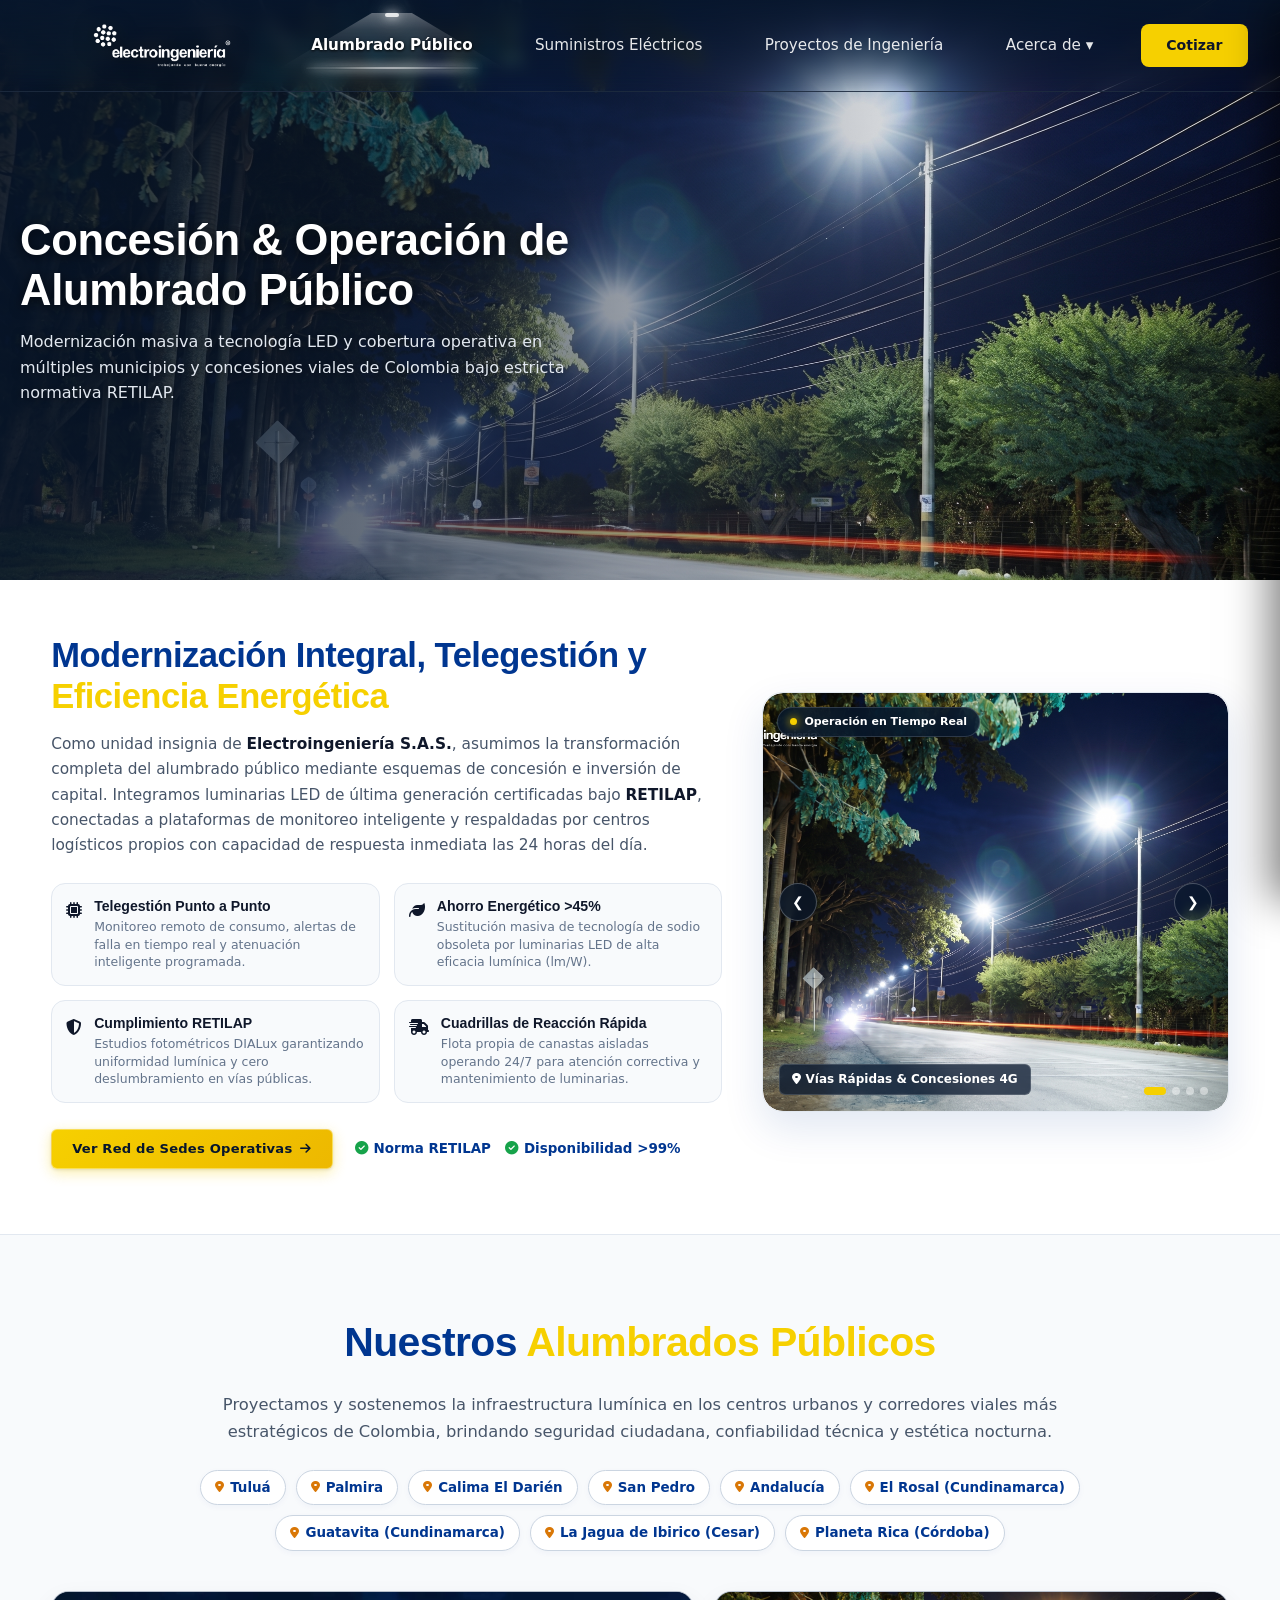
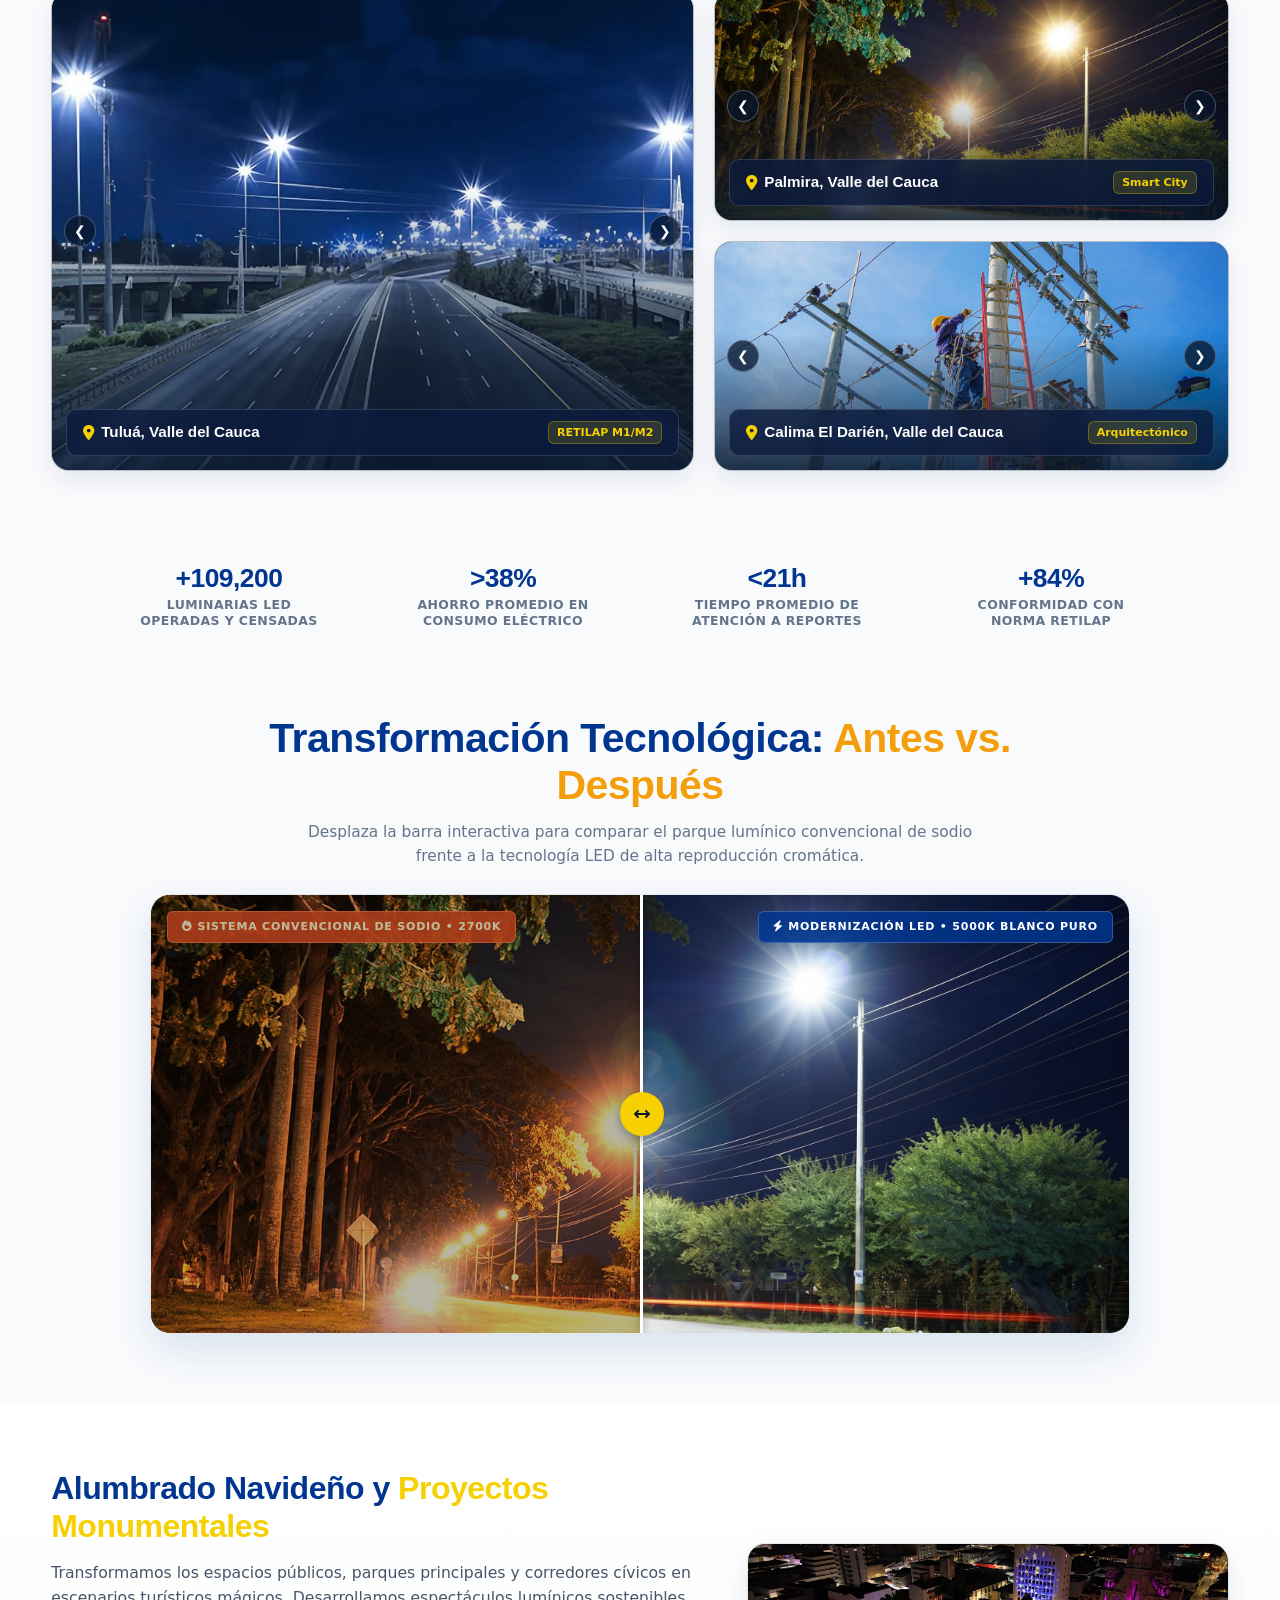
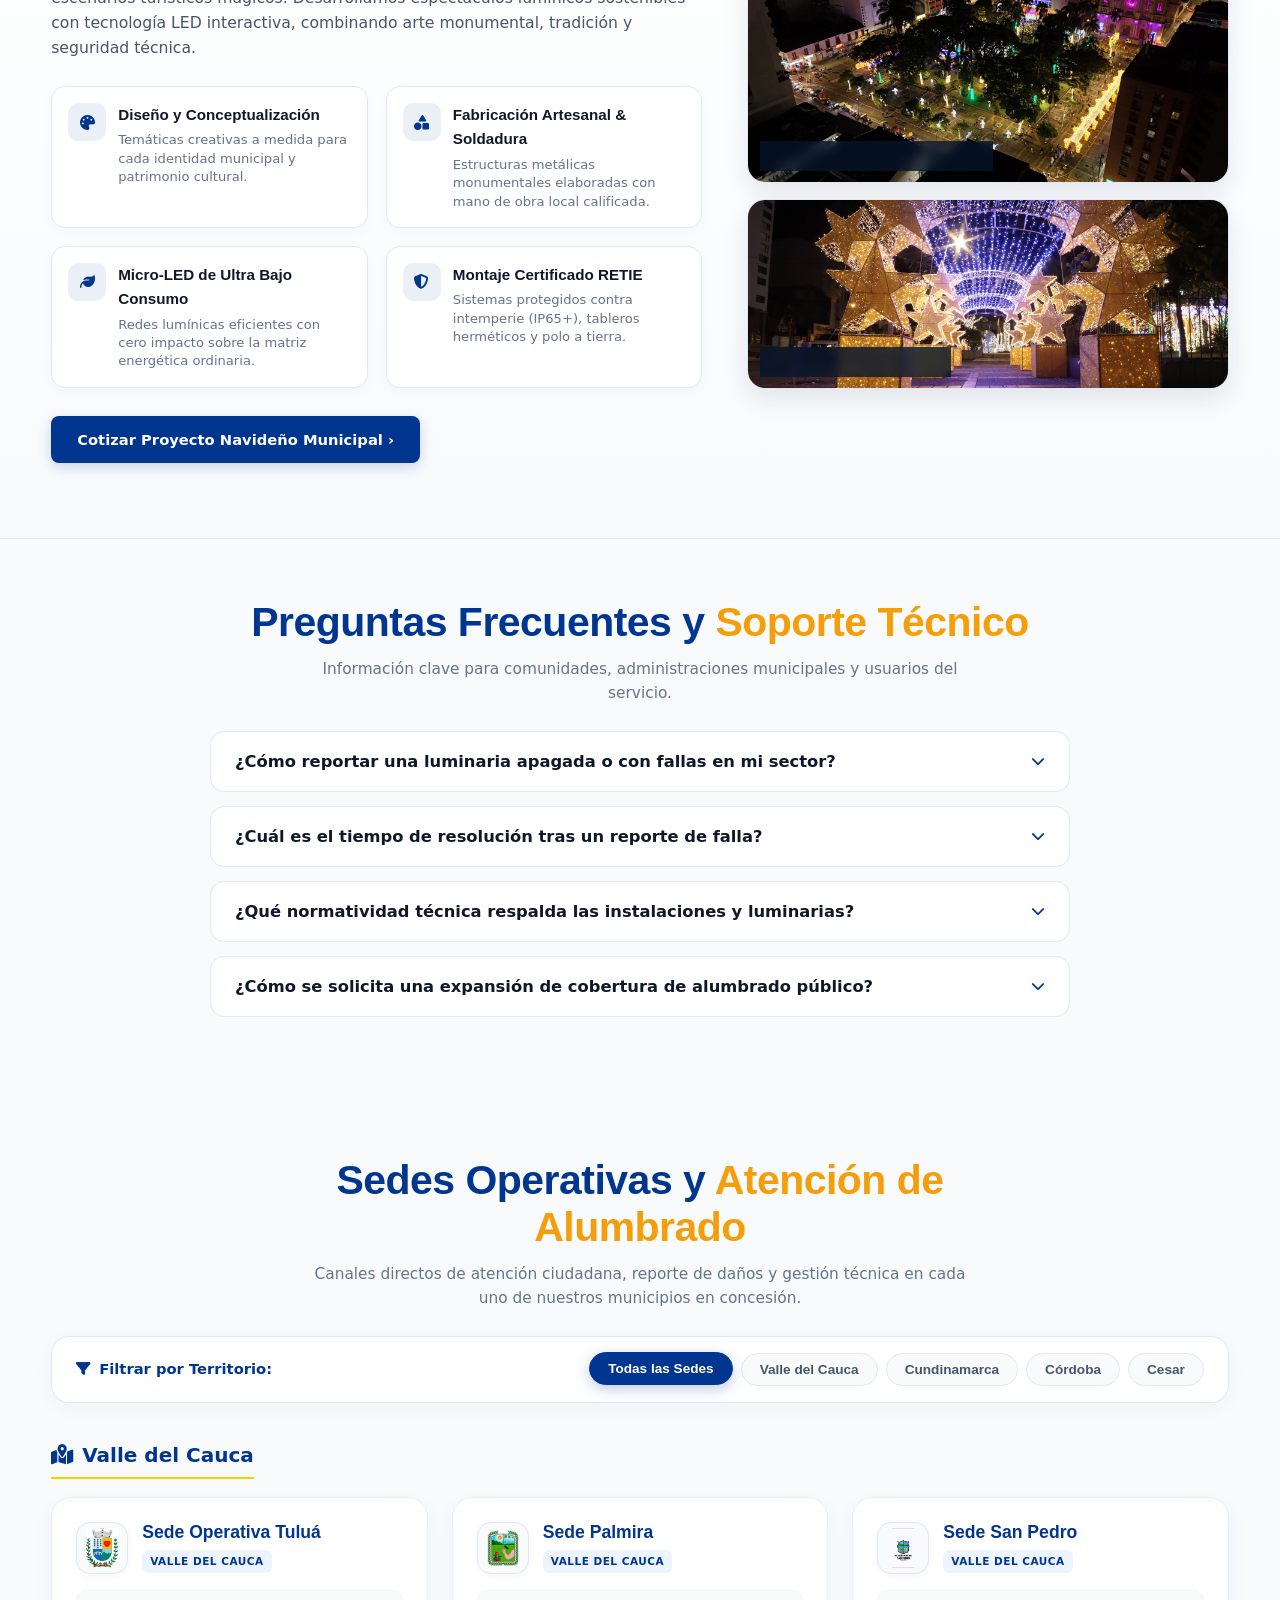
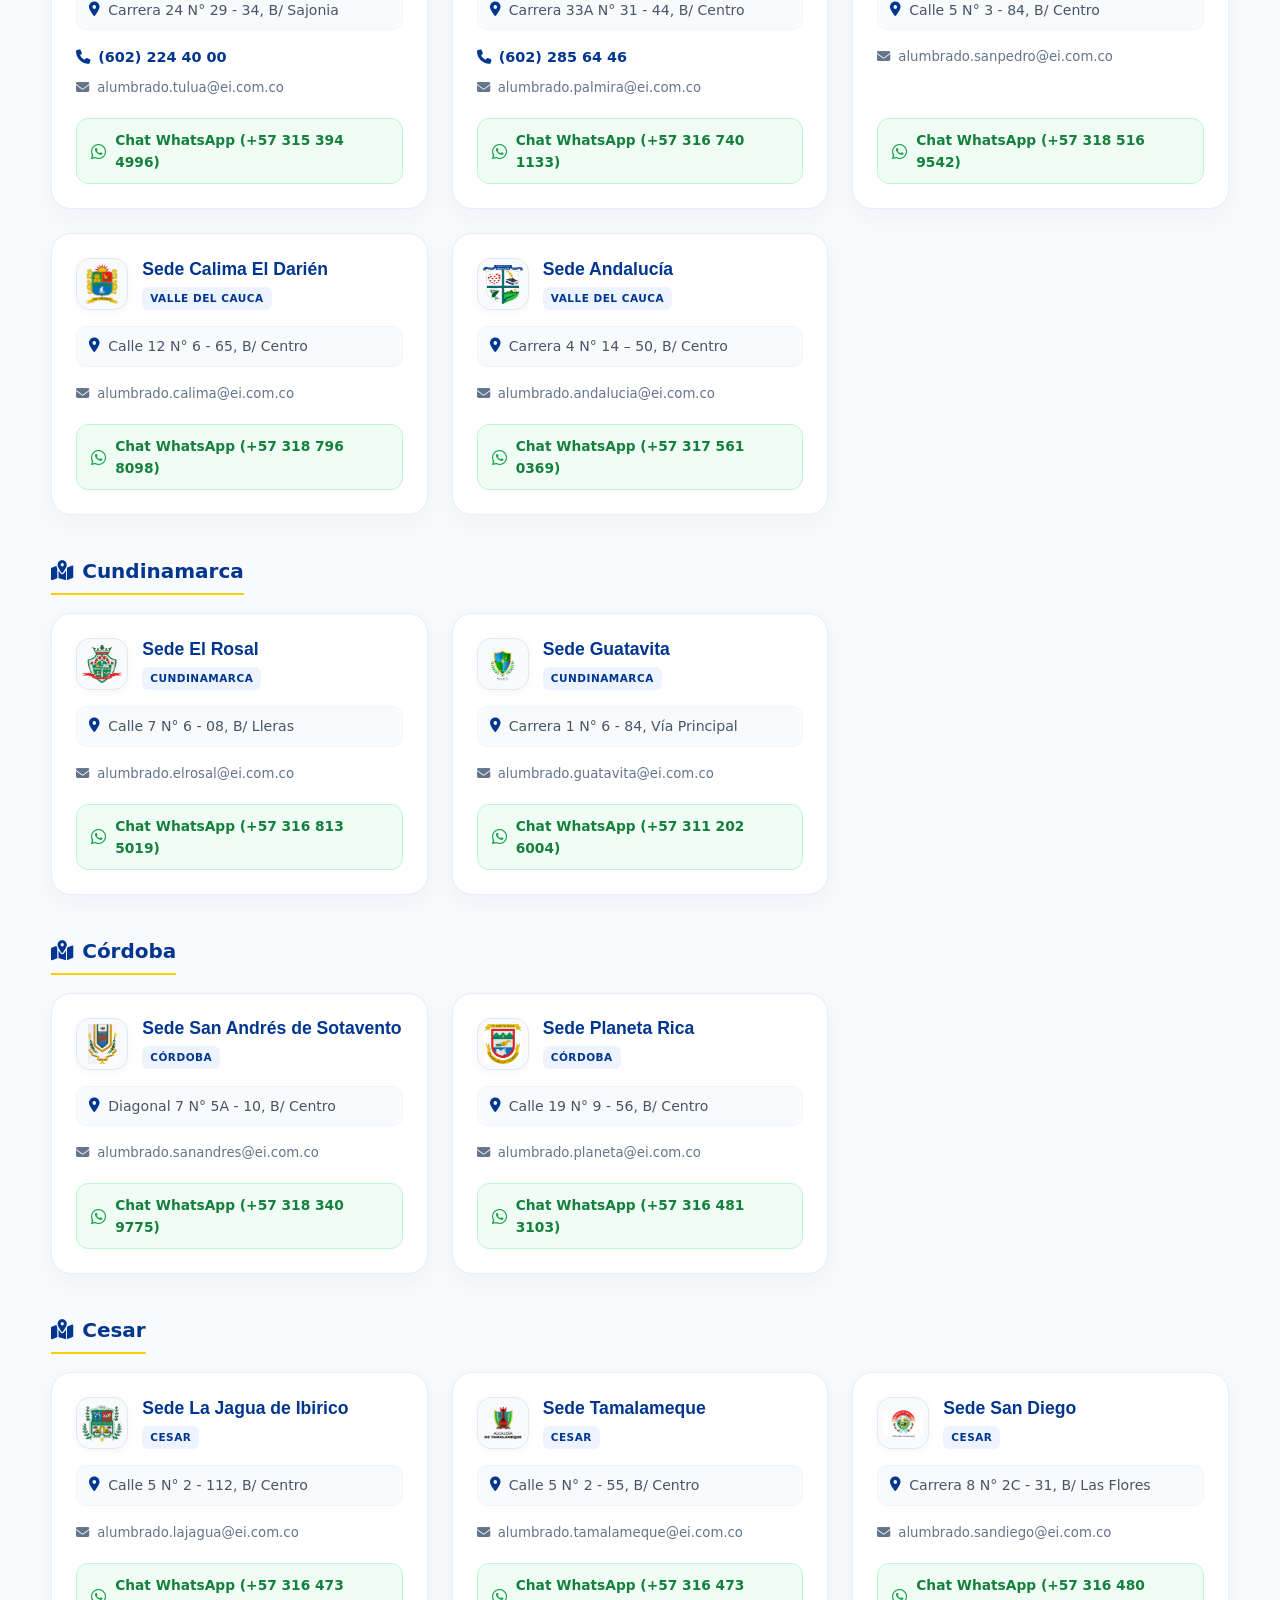
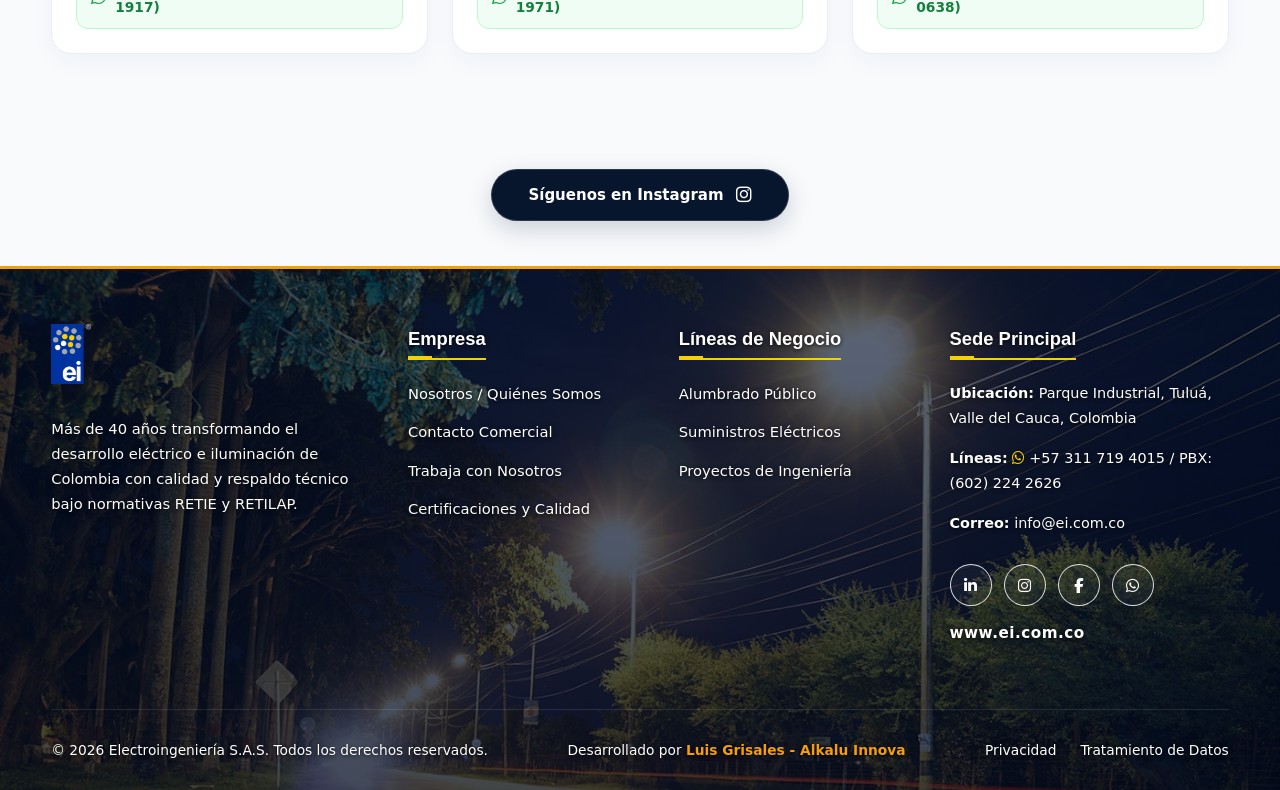
==== alumbrado-publico.html @ f62f7bb9 "Add files via upload" ====
<!DOCTYPE html>
<html lang="es">
<head>
  <meta charset="UTF-8">
  <meta name="viewport" content="width=device-width, initial-scale=1.0">
  <meta name="description" content="Operación, modernización LED e infraestructura integral de alumbrado público y proyectos monumentales en Colombia bajo normativa RETILAP.">
  <title>Alumbrado Público | Electroingeniería S.A.S.</title>
  <link rel="stylesheet" href="css/variables.css">
  <link rel="stylesheet" href="css/main.css">
  <link rel="stylesheet" href="css/components.css">
  <link rel="stylesheet" href="https://cdnjs.cloudflare.com/ajax/libs/font-awesome/6.5.1/css/all.min.css">
</head>
<body>

  <!-- Header Universal -->
  <header class="header-transparent">
    <div class="header-inner">
      <a href="index.html" class="logo-main">
        <img src="assets/logos/Logos Electroingenieria-01.png" alt="Electroingeniería S.A.S.">
      </a>
      <nav>
        <ul class="nav-desktop">
          <li><a href="alumbrado-publico.html" class="nav-link active" style="color: var(--color-accent);">Alumbrado Público</a></li>
          <li><a href="suministros.html" class="nav-link">Suministros Eléctricos</a></li>
          <li><a href="obras.html" class="nav-link">Proyectos de Ingeniería</a></li>
          <li class="has-dropdown">
            <a href="javascript:void(0)" class="nav-link" role="button" aria-haspopup="true" aria-expanded="false">Acerca de &#9662;</a>
            <ul class="dropdown-menu">
              <li><a href="nosotros.html">Nosotros</a></li>
              <li><a href="contacto.html">Contacto Comercial</a></li>
              <li><a href="nosotros.html#trabaja-con-nosotros">Trabaja con Nosotros</a></li>
            </ul>
          </li>
          <li><a href="contacto.html" class="btn-quote-header">Cotizar</a></li>
        </ul>
      </nav>

      <!-- Botón Menú Hamburguesa Móvil -->
      <button class="nav-toggle" aria-label="Abrir Menú" aria-expanded="false">
        <i class="fa-solid fa-bars"></i>
      </button>
    </div>
  </header>

  <!-- Overlay y Cajón de Navegación Móvil -->
  <div class="mobile-nav-overlay"></div>
  <aside class="mobile-nav-drawer" aria-label="Menú de Navegación Móvil">
    <div class="drawer-header">
      <img src="assets/logos/Logos Electroingenieria-01.png" alt="Electroingeniería S.A.S." class="drawer-logo">
      <button class="drawer-close" aria-label="Cerrar Menú">
        <i class="fa-solid fa-xmark"></i>
      </button>
    </div>

    <span class="drawer-section-title">Líneas de Negocio</span>
    <ul class="drawer-nav-list">
      <li>
        <a href="alumbrado-publico.html" class="drawer-nav-link active">
          <i class="fa-solid fa-lightbulb"></i> Alumbrado Público
        </a>
      </li>
      <li>
        <a href="suministros.html" class="drawer-nav-link">
          <i class="fa-solid fa-boxes-stacked"></i> Suministros Eléctricos
        </a>
      </li>
      <li>
        <a href="obras.html" class="drawer-nav-link">
          <i class="fa-solid fa-tower-broadcast"></i> Proyectos de Ingeniería
        </a>
      </li>
    </ul>

    <span class="drawer-section-title">Acerca de</span>
    <ul class="drawer-nav-list">
      <li>
        <a href="nosotros.html" class="drawer-nav-link">
          <i class="fa-solid fa-users"></i> Nosotros
        </a>
      </li>
      <li>
        <a href="contacto.html" class="drawer-nav-link">
          <i class="fa-solid fa-address-book"></i> Contacto Comercial
        </a>
      </li>
      <li>
        <a href="nosotros.html#trabaja-con-nosotros" class="drawer-nav-link">
          <i class="fa-solid fa-user-plus"></i> Trabaja con Nosotros
        </a>
      </li>
    </ul>

    <div class="drawer-footer">
      <a href="contacto.html" class="drawer-btn-quote">
        <i class="fa-solid fa-paper-plane"></i> Cotizar Servicios
      </a>
      <div class="drawer-social-row">
        <a href="https://www.linkedin.com/company/electroingenieria-sas/" target="_blank" rel="noopener noreferrer" class="drawer-social-link" title="LinkedIn" aria-label="LinkedIn de Electroingeniería S.A.S."><i class="fa-brands fa-linkedin-in"></i></a>
        <a href="https://www.instagram.com/electroingenieria_sas/" target="_blank" rel="noopener noreferrer" class="drawer-social-link" title="Instagram" aria-label="Instagram de Electroingeniería S.A.S."><i class="fa-brands fa-instagram"></i></a>
        <a href="https://www.facebook.com/electroingenieriasas/" target="_blank" rel="noopener noreferrer" class="drawer-social-link" title="Facebook" aria-label="Facebook de Electroingeniería S.A.S."><i class="fa-brands fa-facebook-f"></i></a>
        <a href="https://wa.me/573117194015?text=Hola%20Electroingenier%C3%ADa,%20deseo%20m%C3%A1s%20informaci%C3%B3n" target="_blank" rel="noopener noreferrer" class="drawer-social-link" title="WhatsApp" aria-label="WhatsApp Oficial"><i class="fa-brands fa-whatsapp"></i></a>
      </div>
    </div>
  </aside>

  <!-- Banner Editorial -->
  <section class="inner-hero-banner hero-insignia alumbrado-hero-section" style="background-image: url('assets/alumbrado/Gemini_Generated_Image_c6goduc6goduc6go.jpg');">
    <div class="slide-overlay"></div>
    <div class="container inner-hero-content hero-insignia-content alumbrado-hero-content">
      <div class="inner-editorial-box banner-text-block">
        <h1 class="hero-insignia-title banner-heading">Concesión & Operación de Alumbrado Público</h1>
        <p class="hero-insignia-lead banner-subtext">Modernización masiva a tecnología LED y cobertura operativa en múltiples municipios y concesiones viales de Colombia bajo estricta normativa RETILAP.</p>
      </div>
    </div>
  </section>

  <!-- Módulo Insignia: Transformación Lumínica e Infraestructura Urbana -->
  <section class="transformation-showcase-section" id="transformacion">
    <div class="container">
      <div class="transformation-grid-layout">
        
        <!-- Columna Izquierda: Editorial y Cuadrícula de Capacidades -->
        <div class="transformation-editorial">
          <h2 class="transformation-main-title">
            Modernización Integral, Telegestión y <span class="text-accent-amber">Eficiencia Energética</span>
          </h2>

          <p class="transformation-lead-paragraph">
            Como unidad insignia de <strong>Electroingeniería S.A.S.</strong>, asumimos la transformación completa del alumbrado público mediante esquemas de concesión e inversión de capital. Integramos luminarias LED de última generación certificadas bajo <strong>RETILAP</strong>, conectadas a plataformas de monitoreo inteligente y respaldadas por centros logísticos propios con capacidad de respuesta inmediata las 24 horas del día.
          </p>

          <!-- Grilla 2x2 de Capacidades Técnicas Clave -->
          <div class="capabilities-matrix-grid">
            
            <div class="cap-card">
              <div class="cap-icon"><i class="fa-solid fa-microchip"></i></div>
              <div class="cap-info">
                <h4>Telegestión Punto a Punto</h4>
                <p>Monitoreo remoto de consumo, alertas de falla en tiempo real y atenuación inteligente programada.</p>
              </div>
            </div>

            <div class="cap-card">
              <div class="cap-icon"><i class="fa-solid fa-leaf"></i></div>
              <div class="cap-info">
                <h4>Ahorro Energético &gt;45%</h4>
                <p>Sustitución masiva de tecnología de sodio obsoleta por luminarias LED de alta eficacia lumínica (lm/W).</p>
              </div>
            </div>

            <div class="cap-card">
              <div class="cap-icon"><i class="fa-solid fa-shield-halved"></i></div>
              <div class="cap-info">
                <h4>Cumplimiento RETILAP</h4>
                <p>Estudios fotométricos DIALux garantizando uniformidad lumínica y cero deslumbramiento en vías públicas.</p>
              </div>
            </div>

            <div class="cap-card">
              <div class="cap-icon"><i class="fa-solid fa-truck-fast"></i></div>
              <div class="cap-info">
                <h4>Cuadrillas de Reacción Rápida</h4>
                <p>Flota propia de canastas aisladas operando 24/7 para atención correctiva y mantenimiento de luminarias.</p>
              </div>
            </div>

          </div>

          <!-- Botón de Acción y Métricas Rápidas -->
          <div class="transformation-footer-row">
            <a href="#sedes-atencion" class="btn-slider-action">Ver Red de Sedes Operativas <i class="fa-solid fa-arrow-right"></i></a>
            <div class="quick-assurance-badges">
              <span><i class="fa-solid fa-circle-check"></i> Norma RETILAP</span>
              <span><i class="fa-solid fa-circle-check"></i> Disponibilidad >99%</span>
            </div>
          </div>
        </div>

        <!-- Columna Derecha: Showcase Visual / Mini Slider de Proyectos Reales -->
        <div class="transformation-slider-wrapper">
          <div class="slider-viewport-card">
            
            <div class="slider-top-indicator">
              <span class="pulse-dot"></span> Operación en Tiempo Real
            </div>

            <div class="alumbrado-slider-viewport">
              <div class="alumbrado-slide active" style="background-image: url('assets/alumbrado/Gemini_Generated_Image_c6goduc6goduc6go.jpg');">
                <span class="slide-caption-tag"><i class="fa-solid fa-location-dot"></i> Vías Rápidas & Concesiones 4G</span>
              </div>

              <div class="alumbrado-slide" style="background-image: url('assets/proyectos/9.jpg');">
                <span class="slide-caption-tag"><i class="fa-solid fa-location-dot"></i> Avenidas Principales & Bulevares</span>
              </div>

              <div class="alumbrado-slide" style="background-image: url('assets/proyectos/1.jpg');">
                <span class="slide-caption-tag"><i class="fa-solid fa-location-dot"></i> Parques, Plazas & Senderos Cívicos</span>
              </div>

              <div class="alumbrado-slide" style="background-image: url('assets/suministros/pasillo2.jpg');">
                <span class="slide-caption-tag"><i class="fa-solid fa-location-dot"></i> Zonas Francas & Parques Industriales</span>
              </div>
            </div>

            <!-- Controles Minimalistas -->
            <button class="slider-btn-mini prev" aria-label="Anterior">&#10094;</button>
            <button class="slider-btn-mini next" aria-label="Siguiente">&#10095;</button>

            <!-- Paginadores -->
            <div class="slider-dots-mini">
              <span class="s-dot active" data-slide="0"></span>
              <span class="s-dot" data-slide="1"></span>
              <span class="s-dot" data-slide="2"></span>
              <span class="s-dot" data-slide="3"></span>
            </div>

          </div>
        </div>

      </div>
    </div>
  </section>

  <!-- Módulo Insignia: Nuestros Alumbrados Públicos & Ciudades Principales -->
  <section class="emblematic-lighting-section" id="nuestros-alumbrados">
    <div class="container">
      
      <!-- Encabezado Estilizado -->
      <div class="emblematic-header">
        <h2 class="emblematic-title">
          Nuestros <span class="text-accent-amber">Alumbrados Públicos</span>
        </h2>
        <p class="emblematic-subtitle">
          Proyectamos y sostenemos la infraestructura lumínica en los centros urbanos y corredores viales más estratégicos de Colombia, brindando seguridad ciudadana, confiabilidad técnica y estética nocturna.
        </p>

        <!-- Chips de Ciudades Principales en Concesión -->
        <div class="main-cities-pills">
          <a href="#sede-tulua" class="city-pill" title="Ver sede y contacto en Tuluá"><i class="fa-solid fa-location-dot"></i> Tuluá</a>
          <a href="#sede-palmira" class="city-pill" title="Ver sede y contacto en Palmira"><i class="fa-solid fa-location-dot"></i> Palmira</a>
          <a href="#sede-calima" class="city-pill" title="Ver sede y contacto en Calima El Darién"><i class="fa-solid fa-location-dot"></i> Calima El Darién</a>
          <a href="#sede-san-pedro" class="city-pill" title="Ver sede y contacto en San Pedro"><i class="fa-solid fa-location-dot"></i> San Pedro</a>
          <a href="#sede-andalucia" class="city-pill" title="Ver sede y contacto en Andalucía"><i class="fa-solid fa-location-dot"></i> Andalucía</a>
          <a href="#sede-el-rosal" class="city-pill" title="Ver sede y contacto en El Rosal"><i class="fa-solid fa-location-dot"></i> El Rosal (Cundinamarca)</a>
          <a href="#sede-guatavita" class="city-pill" title="Ver sede y contacto en Guatavita"><i class="fa-solid fa-location-dot"></i> Guatavita (Cundinamarca)</a>
          <a href="#sede-la-jagua" class="city-pill" title="Ver sede y contacto en La Jagua de Ibirico"><i class="fa-solid fa-location-dot"></i> La Jagua de Ibirico (Cesar)</a>
          <a href="#sede-planeta-rica" class="city-pill" title="Ver sede y contacto en Planeta Rica"><i class="fa-solid fa-location-dot"></i> Planeta Rica (Córdoba)</a>
        </div>
      </div>

      <!-- Mosaico de Alumbrados Impresionantes -->
      <div class="emblematic-showcase-grid">

        <!-- Tarjeta 1: Tuluá (Formato Grande Izquierda) -->
        <article class="emblematic-card card-large city-slider-card" data-city="tulua">
          <div class="city-slides-wrapper">
            <div class="city-slide active" style="background-image: url('assets/alumbrado/footer.webp');"></div>
            <div class="city-slide" style="background-image: url('assets/proyectos/9.jpg');"></div>
            <div class="city-slide" style="background-image: url('assets/proyectos/1.jpg');"></div>
          </div>
          <div class="emblematic-card-overlay"></div>
          <button class="city-nav-btn prev" type="button" aria-label="Anterior">&#10094;</button>
          <button class="city-nav-btn next" type="button" aria-label="Siguiente">&#10095;</button>
          <div class="emblematic-minimal-bar">
            <h3><i class="fa-solid fa-location-dot text-accent-amber"></i> Tuluá, Valle del Cauca</h3>
            <span class="minimal-pill">RETILAP M1/M2</span>
          </div>
        </article>

        <!-- Tarjeta 2: Palmira (Superior Derecha) -->
        <article class="emblematic-card city-slider-card" data-city="palmira">
          <div class="city-slides-wrapper">
            <div class="city-slide active" style="background-image: url('assets/proyectos/9.jpg');"></div>
            <div class="city-slide" style="background-image: url('assets/alumbrado/footer.webp');"></div>
          </div>
          <div class="emblematic-card-overlay"></div>
          <button class="city-nav-btn prev" type="button" aria-label="Anterior">&#10094;</button>
          <button class="city-nav-btn next" type="button" aria-label="Siguiente">&#10095;</button>
          <div class="emblematic-minimal-bar">
            <h3><i class="fa-solid fa-location-dot text-accent-amber"></i> Palmira, Valle del Cauca</h3>
            <span class="minimal-pill">Smart City</span>
          </div>
        </article>

        <!-- Tarjeta 3: Calima El Darién (Inferior Derecha) -->
        <article class="emblematic-card city-slider-card" data-city="calima">
          <div class="city-slides-wrapper">
            <div class="city-slide active" style="background-image: url('assets/proyectos/1.jpg');"></div>
            <div class="city-slide" style="background-image: url('assets/suministros/pasillo2.jpg');"></div>
          </div>
          <div class="emblematic-card-overlay"></div>
          <button class="city-nav-btn prev" type="button" aria-label="Anterior">&#10094;</button>
          <button class="city-nav-btn next" type="button" aria-label="Siguiente">&#10095;</button>
          <div class="emblematic-minimal-bar">
            <h3><i class="fa-solid fa-location-dot text-accent-amber"></i> Calima El Darién, Valle del Cauca</h3>
            <span class="minimal-pill">Arquitectónico</span>
          </div>
        </article>

      </div>

    </div>
  </section>

  <!-- 1. Métricas de Impacto y Sostenibilidad -->
  <section class="alumbrado-stats-strip" id="metricas">
    <div class="container">
      <div class="stats-grid-four">
        <div class="stat-box">
          <span class="stat-number" data-target="130000">+0</span>
          <span class="stat-caption">Luminarias LED Operadas y Censadas</span>
        </div>
        <div class="stat-box">
          <span class="stat-number" data-target="45">&gt;0%</span>
          <span class="stat-caption">Ahorro Promedio en Consumo Eléctrico</span>
        </div>
        <div class="stat-box">
          <span class="stat-number" data-target="24">&lt;0h</span>
          <span class="stat-caption">Tiempo Promedio de Atención a Reportes</span>
        </div>
        <div class="stat-box">
          <span class="stat-number" data-target="100">0%</span>
          <span class="stat-caption">Conformidad con Norma RETILAP</span>
        </div>
      </div>
    </div>
  </section>

  <!-- 2. Comparador Interactivo: Sodio vs. Modernización LED -->
  <section class="before-after-section" id="antes-despues">
    <div class="container">
      <div class="unidades-header">
        <h2 class="unidades-title">
          Transformación Tecnológica: <span class="text-accent-amber">Antes vs. Después</span>
        </h2>
        <p class="unidades-subtitle">
          Desplaza la barra interactiva para comparar el parque lumínico convencional de sodio frente a la tecnología LED de alta reproducción cromática.
        </p>
      </div>

      <div class="split-slider-container">
        <!-- Imagen Después (LED - Base Superior) -->
        <div class="split-image img-after" style="background-image: url('assets/alumbrado/Gemini_Generated_Image_c6goduc6goduc6go.jpg');">
          <span class="split-badge badge-after"><i class="fa-solid fa-bolt"></i> MODERNIZACIÓN LED &bull; 5000K BLANCO PURO</span>
        </div>
        
        <!-- Imagen Antes (Sodio - Recortada con Clip-Path) -->
        <div class="split-image img-before" style="background-image: url('assets/proyectos/9.jpg');">
          <span class="split-badge badge-before"><i class="fa-solid fa-fire"></i> SISTEMA CONVENCIONAL DE SODIO &bull; 2700K</span>
        </div>

        <!-- Manija de Control Deslizable -->
        <input type="range" min="0" max="100" value="50" class="split-range-input" aria-label="Comparar antes y después">
        <div class="split-handle-line">
          <div class="split-handle-circle">
            <i class="fa-solid fa-arrows-left-right"></i>
          </div>
        </div>
      </div>
    </div>
  </section>

  <!-- Módulo Especializado: Alumbrado Navideño y Monumental -->
  <section class="christmas-lighting-section" id="alumbrado-navideno">
    <div class="container">
      <div class="christmas-wrapper">
        
        <!-- Contenido Editorial -->
        <div class="christmas-content">
          <h2 class="christmas-title">
            Alumbrado Navideño y <span class="text-accent-amber">Proyectos Monumentales</span>
          </h2>
          <p class="christmas-description">
            Transformamos los espacios públicos, parques principales y corredores cívicos en escenarios turísticos mágicos. Desarrollamos espectáculos lumínicos sostenibles con tecnología LED interactiva, combinando arte monumental, tradición y seguridad técnica.
          </p>

          <!-- Cuadrícula de Capacidades -->
          <div class="christmas-features-grid">
            <div class="c-feature-item">
              <div class="c-icon"><i class="fa-solid fa-palette"></i></div>
              <div>
                <h4>Diseño y Conceptualización</h4>
                <p>Temáticas creativas a medida para cada identidad municipal y patrimonio cultural.</p>
              </div>
            </div>

            <div class="c-feature-item">
              <div class="c-icon"><i class="fa-solid fa-shapes"></i></div>
              <div>
                <h4>Fabricación Artesanal & Soldadura</h4>
                <p>Estructuras metálicas monumentales elaboradas con mano de obra local calificada.</p>
              </div>
            </div>

            <div class="c-feature-item">
              <div class="c-icon"><i class="fa-solid fa-leaf"></i></div>
              <div>
                <h4>Micro-LED de Ultra Bajo Consumo</h4>
                <p>Redes lumínicas eficientes con cero impacto sobre la matriz energética ordinaria.</p>
              </div>
            </div>

            <div class="c-feature-item">
              <div class="c-icon"><i class="fa-solid fa-shield-halved"></i></div>
              <div>
                <h4>Montaje Certificado RETIE</h4>
                <p>Sistemas protegidos contra intemperie (IP65+), tableros herméticos y polo a tierra.</p>
              </div>
            </div>
          </div>

          <div class="christmas-action">
            <a href="#contacto" class="btn-christmas-quote">Cotizar Proyecto Navideño Municipal &rsaquo;</a>
          </div>
        </div>

        <!-- Mosaico Visual / Showcase Navideño -->
        <div class="christmas-gallery">
          <div class="c-photo-primary">
            <img src="assets/alumbrado-navideno/1.jpg" alt="Alumbrado Navideño Monumental en Parques Principales y Espacios Cívicos" loading="lazy" decoding="async">
            <span class="c-tag-floating">Parques Principales & Bulevares</span>
          </div>
          <div class="c-photo-secondary">
            <img src="assets/alumbrado-navideno/2.jpg" alt="Montaje e Instalación de Túneles Navideños con Efectos Lumínicos LED" loading="lazy" decoding="async">
            <span class="c-tag-floating">Túneles e Hilos Dinámicos</span>
          </div>
        </div>

      </div>
    </div>
  </section>

  <!-- Acordeón FAQ y Trámites Ciudadanos -->
  <section class="faq-section">
    <div class="container">
      <div class="unidades-header">
        <h2 class="unidades-title">
          Preguntas Frecuentes y <span class="text-accent-amber">Soporte Técnico</span>
        </h2>
        <p class="unidades-subtitle">
          Información clave para comunidades, administraciones municipales y usuarios del servicio.
        </p>
      </div>

      <div class="faq-accordion-box">
        <div class="faq-item">
          <button class="faq-trigger" aria-expanded="false">
            <span>¿Cómo reportar una luminaria apagada o con fallas en mi sector?</span>
            <i class="fa-solid fa-chevron-down"></i>
          </button>
          <div class="faq-answer">
            <p>Puedes comunicarte directamente con la sede operativa de tu municipio a través de las líneas telefónicas o el botón de WhatsApp listados en esta página, o ingresando tu radicado mediante el portal web de Electroingeniería con la dirección exacta o el número de poste.</p>
          </div>
        </div>

        <div class="faq-item">
          <button class="faq-trigger" aria-expanded="false">
            <span>¿Cuál es el tiempo de resolución tras un reporte de falla?</span>
            <i class="fa-solid fa-chevron-down"></i>
          </button>
          <div class="faq-answer">
            <p>De acuerdo con los estándares de servicio y la regulación nacional, las fallas puntuales en sectores urbanos son atendidas y solucionadas en un lapso habitual inferior a 24 a 48 horas hábiles por nuestras cuadrillas permanentes.</p>
          </div>
        </div>

        <div class="faq-item">
          <button class="faq-trigger" aria-expanded="false">
            <span>¿Qué normatividad técnica respalda las instalaciones y luminarias?</span>
            <i class="fa-solid fa-chevron-down"></i>
          </button>
          <div class="faq-answer">
            <p>El 100% de los elementos instalados cumplen con el Reglamento Técnico de Iluminación y Alumbrado Público (RETILAP) y el Reglamento Técnico de Instalaciones Eléctricas (RETIE), garantizando niveles óptimos de luxes, eficiencia y seguridad humana.</p>
          </div>
        </div>

        <div class="faq-item">
          <button class="faq-trigger" aria-expanded="false">
            <span>¿Cómo se solicita una expansión de cobertura de alumbrado público?</span>
            <i class="fa-solid fa-chevron-down"></i>
          </button>
          <div class="faq-answer">
            <p>Las solicitudes de expansión o nuevos puntos de luz son evaluadas en coordinación con las secretarías de infraestructura municipal correspondientes mediante un estudio de viabilidad técnica y fotométrica en terreno.</p>
          </div>
        </div>
      </div>
    </div>
  </section>

  <!-- Directorio Nacional de Sedes y Atención Municipal -->
  <section class="branches-section" id="sedes-atencion">
    <div class="container">
      <div class="unidades-header">
        <h2 class="unidades-title">
          Sedes Operativas y <span class="text-accent-amber">Atención de Alumbrado</span>
        </h2>
        <p class="unidades-subtitle">
          Canales directos de atención ciudadana, reporte de daños y gestión técnica en cada uno de nuestros municipios en concesión.
        </p>
      </div>

      <!-- Filtro Departamental Rápido -->
      <div class="dept-filter-wrapper">
        <span class="filter-label"><i class="fa-solid fa-filter"></i> Filtrar por Territorio:</span>
        <div class="dept-filter-bar">
          <button type="button" class="dept-filter-btn active" data-dept="all">Todas las Sedes</button>
          <button type="button" class="dept-filter-btn" data-dept="valle">Valle del Cauca</button>
          <button type="button" class="dept-filter-btn" data-dept="cundinamarca">Cundinamarca</button>
          <button type="button" class="dept-filter-btn" data-dept="cordoba">Córdoba</button>
          <button type="button" class="dept-filter-btn" data-dept="cesar">Cesar</button>
        </div>
      </div>

      <!-- Agrupación por Departamentos -->
      <div class="departments-grid">

        <!-- ================= VALLE DEL CAUCA ================= -->
        <div class="department-block" data-dept="valle">
          <div class="dept-header-tag">
            <i class="fa-solid fa-map-location-dot"></i> Valle del Cauca
          </div>
          <div class="branch-cards-list">

            <!-- Tuluá -->
            <article class="branch-card-pro" id="sede-tulua">
              <div class="branch-card-header">
                <div class="branch-shield">
                  <img loading="lazy" decoding="async" src="assets/escudos/tulua.png" alt="Escudo Tuluá">
                </div>
                <div>
                  <h4>Sede Operativa Tuluá</h4>
                  <span class="branch-dept-badge">Valle del Cauca</span>
                </div>
              </div>
              <p class="branch-address"><i class="fa-solid fa-location-dot"></i> Carrera 24 N° 29 - 34, B/ Sajonia</p>
              <div class="branch-info-lines">
                <a href="tel:6022244000" class="branch-phone-link"><i class="fa-solid fa-phone"></i> (602) 224 40 00</a>
                <a href="mailto:alumbrado.tulua@ei.com.co" class="branch-mail-link"><i class="fa-solid fa-envelope"></i> alumbrado.tulua@ei.com.co</a>
              </div>
              <a href="https://wa.me/573153944996?text=Hola%2C%20me%20comunico%20con%20la%20Sede%20Tulu%C3%A1%20de%20Alumbrado%20P%C3%BAblico" target="_blank" rel="noopener noreferrer" class="btn-branch-whatsapp">
                <i class="fa-brands fa-whatsapp"></i> Chat WhatsApp (+57 315 394 4996)
              </a>
            </article>

            <!-- Palmira -->
            <article class="branch-card-pro" id="sede-palmira">
              <div class="branch-card-header">
                <div class="branch-shield">
                  <img loading="lazy" decoding="async" src="assets/escudos/palmira.png" alt="Escudo Palmira">
                </div>
                <div>
                  <h4>Sede Palmira</h4>
                  <span class="branch-dept-badge">Valle del Cauca</span>
                </div>
              </div>
              <p class="branch-address"><i class="fa-solid fa-location-dot"></i> Carrera 33A N° 31 - 44, B/ Centro</p>
              <div class="branch-info-lines">
                <a href="tel:6022856446" class="branch-phone-link"><i class="fa-solid fa-phone"></i> (602) 285 64 46</a>
                <a href="mailto:alumbrado.palmira@ei.com.co" class="branch-mail-link"><i class="fa-solid fa-envelope"></i> alumbrado.palmira@ei.com.co</a>
              </div>
              <a href="https://wa.me/573167401133?text=Hola%2C%20me%20comunico%20con%20la%20Sede%20Palmira%20de%20Alumbrado%20P%C3%BAblico" target="_blank" rel="noopener noreferrer" class="btn-branch-whatsapp">
                <i class="fa-brands fa-whatsapp"></i> Chat WhatsApp (+57 316 740 1133)
              </a>
            </article>

            <!-- San Pedro -->
            <article class="branch-card-pro" id="sede-san-pedro">
              <div class="branch-card-header">
                <div class="branch-shield">
                  <img loading="lazy" decoding="async" src="assets/escudos/san-pedro.png" alt="Escudo San Pedro">
                </div>
                <div>
                  <h4>Sede San Pedro</h4>
                  <span class="branch-dept-badge">Valle del Cauca</span>
                </div>
              </div>
              <p class="branch-address"><i class="fa-solid fa-location-dot"></i> Calle 5 N° 3 - 84, B/ Centro</p>
              <div class="branch-info-lines">
                <a href="mailto:alumbrado.sanpedro@ei.com.co" class="branch-mail-link"><i class="fa-solid fa-envelope"></i> alumbrado.sanpedro@ei.com.co</a>
              </div>
              <a href="https://wa.me/573185169542?text=Hola%2C%20me%20comunico%20con%20la%20Sede%20San%20Pedro%20de%20Alumbrado%20P%C3%BAblico" target="_blank" rel="noopener noreferrer" class="btn-branch-whatsapp">
                <i class="fa-brands fa-whatsapp"></i> Chat WhatsApp (+57 318 516 9542)
              </a>
            </article>

            <!-- Calima El Darién -->
            <article class="branch-card-pro" id="sede-calima">
              <div class="branch-card-header">
                <div class="branch-shield">
                  <img loading="lazy" decoding="async" src="assets/escudos/calima.png" alt="Escudo Calima El Darién">
                </div>
                <div>
                  <h4>Sede Calima El Darién</h4>
                  <span class="branch-dept-badge">Valle del Cauca</span>
                </div>
              </div>
              <p class="branch-address"><i class="fa-solid fa-location-dot"></i> Calle 12 N° 6 - 65, B/ Centro</p>
              <div class="branch-info-lines">
                <a href="mailto:alumbrado.calima@ei.com.co" class="branch-mail-link"><i class="fa-solid fa-envelope"></i> alumbrado.calima@ei.com.co</a>
              </div>
              <a href="https://wa.me/573187968098?text=Hola%2C%20me%20comunico%20con%20la%20Sede%20Calima%20de%20Alumbrado%20P%C3%BAblico" target="_blank" rel="noopener noreferrer" class="btn-branch-whatsapp">
                <i class="fa-brands fa-whatsapp"></i> Chat WhatsApp (+57 318 796 8098)
              </a>
            </article>

            <!-- Andalucía -->
            <article class="branch-card-pro" id="sede-andalucia">
              <div class="branch-card-header">
                <div class="branch-shield">
                  <img loading="lazy" decoding="async" src="assets/escudos/andalucia.png" alt="Escudo Andalucía">
                </div>
                <div>
                  <h4>Sede Andalucía</h4>
                  <span class="branch-dept-badge">Valle del Cauca</span>
                </div>
              </div>
              <p class="branch-address"><i class="fa-solid fa-location-dot"></i> Carrera 4 N° 14 – 50, B/ Centro</p>
              <div class="branch-info-lines">
                <a href="mailto:alumbrado.andalucia@ei.com.co" class="branch-mail-link"><i class="fa-solid fa-envelope"></i> alumbrado.andalucia@ei.com.co</a>
              </div>
              <a href="https://wa.me/573175610369?text=Hola%2C%20me%20comunico%20con%20la%20Sede%20Andaluc%C3%ADa%20de%20Alumbrado%20P%C3%BAblico" target="_blank" rel="noopener noreferrer" class="btn-branch-whatsapp">
                <i class="fa-brands fa-whatsapp"></i> Chat WhatsApp (+57 317 561 0369)
              </a>
            </article>

          </div>
        </div>

        <!-- ================= CUNDINAMARCA ================= -->
        <div class="department-block" data-dept="cundinamarca">
          <div class="dept-header-tag">
            <i class="fa-solid fa-map-location-dot"></i> Cundinamarca
          </div>
          <div class="branch-cards-list">

            <!-- El Rosal -->
            <article class="branch-card-pro" id="sede-el-rosal">
              <div class="branch-card-header">
                <div class="branch-shield">
                  <img loading="lazy" decoding="async" src="assets/escudos/el-rosal.png" alt="Escudo El Rosal">
                </div>
                <div>
                  <h4>Sede El Rosal</h4>
                  <span class="branch-dept-badge">Cundinamarca</span>
                </div>
              </div>
              <p class="branch-address"><i class="fa-solid fa-location-dot"></i> Calle 7 N° 6 - 08, B/ Lleras</p>
              <div class="branch-info-lines">
                <a href="mailto:alumbrado.elrosal@ei.com.co" class="branch-mail-link"><i class="fa-solid fa-envelope"></i> alumbrado.elrosal@ei.com.co</a>
              </div>
              <a href="https://wa.me/573168135019?text=Hola%2C%20me%20comunico%20con%20la%20Sede%20El%20Rosal%20de%20Alumbrado%20P%C3%BAblico" target="_blank" rel="noopener noreferrer" class="btn-branch-whatsapp">
                <i class="fa-brands fa-whatsapp"></i> Chat WhatsApp (+57 316 813 5019)
              </a>
            </article>

            <!-- Guatavita -->
            <article class="branch-card-pro" id="sede-guatavita">
              <div class="branch-card-header">
                <div class="branch-shield">
                  <img loading="lazy" decoding="async" src="assets/escudos/guatavita.png" alt="Escudo Guatavita">
                </div>
                <div>
                  <h4>Sede Guatavita</h4>
                  <span class="branch-dept-badge">Cundinamarca</span>
                </div>
              </div>
              <p class="branch-address"><i class="fa-solid fa-location-dot"></i> Carrera 1 N° 6 - 84, Vía Principal</p>
              <div class="branch-info-lines">
                <a href="mailto:alumbrado.guatavita@ei.com.co" class="branch-mail-link"><i class="fa-solid fa-envelope"></i> alumbrado.guatavita@ei.com.co</a>
              </div>
              <a href="https://wa.me/573112026004?text=Hola%2C%20me%20comunico%20con%20la%20Sede%20Guatavita%20de%20Alumbrado%20P%C3%BAblico" target="_blank" rel="noopener noreferrer" class="btn-branch-whatsapp">
                <i class="fa-brands fa-whatsapp"></i> Chat WhatsApp (+57 311 202 6004)
              </a>
            </article>

          </div>
        </div>

        <!-- ================= CÓRDOBA (SIN CHINÚ) ================= -->
        <div class="department-block" data-dept="cordoba">
          <div class="dept-header-tag">
            <i class="fa-solid fa-map-location-dot"></i> Córdoba
          </div>
          <div class="branch-cards-list">

            <!-- San Andrés de Sotavento -->
            <article class="branch-card-pro" id="sede-san-andres">
              <div class="branch-card-header">
                <div class="branch-shield">
                  <img loading="lazy" decoding="async" src="assets/escudos/san-andres.png" alt="Escudo San Andrés de Sotavento">
                </div>
                <div>
                  <h4>Sede San Andrés de Sotavento</h4>
                  <span class="branch-dept-badge">Córdoba</span>
                </div>
              </div>
              <p class="branch-address"><i class="fa-solid fa-location-dot"></i> Diagonal 7 N° 5A - 10, B/ Centro</p>
              <div class="branch-info-lines">
                <a href="mailto:alumbrado.sanandres@ei.com.co" class="branch-mail-link"><i class="fa-solid fa-envelope"></i> alumbrado.sanandres@ei.com.co</a>
              </div>
              <a href="https://wa.me/573183409775?text=Hola%2C%20me%20comunico%20con%20la%20Sede%20San%20Andr%C3%A9s%20de%20Alumbrado%20P%C3%BAblico" target="_blank" rel="noopener noreferrer" class="btn-branch-whatsapp">
                <i class="fa-brands fa-whatsapp"></i> Chat WhatsApp (+57 318 340 9775)
              </a>
            </article>

            <!-- Planeta Rica -->
            <article class="branch-card-pro" id="sede-planeta-rica">
              <div class="branch-card-header">
                <div class="branch-shield">
                  <img loading="lazy" decoding="async" src="assets/escudos/planeta-rica.png" alt="Escudo Planeta Rica">
                </div>
                <div>
                  <h4>Sede Planeta Rica</h4>
                  <span class="branch-dept-badge">Córdoba</span>
                </div>
              </div>
              <p class="branch-address"><i class="fa-solid fa-location-dot"></i> Calle 19 N° 9 - 56, B/ Centro</p>
              <div class="branch-info-lines">
                <a href="mailto:alumbrado.planeta@ei.com.co" class="branch-mail-link"><i class="fa-solid fa-envelope"></i> alumbrado.planeta@ei.com.co</a>
              </div>
              <a href="https://wa.me/573164813103?text=Hola%2C%20me%20comunico%20con%20la%20Sede%20Planeta%20Rica%20de%20Alumbrado%20P%C3%BAblico" target="_blank" rel="noopener noreferrer" class="btn-branch-whatsapp">
                <i class="fa-brands fa-whatsapp"></i> Chat WhatsApp (+57 316 481 3103)
              </a>
            </article>

          </div>
        </div>

        <!-- ================= CESAR ================= -->
        <div class="department-block" data-dept="cesar">
          <div class="dept-header-tag">
            <i class="fa-solid fa-map-location-dot"></i> Cesar
          </div>
          <div class="branch-cards-list">

            <!-- La Jagua de Ibirico -->
            <article class="branch-card-pro" id="sede-la-jagua">
              <div class="branch-card-header">
                <div class="branch-shield">
                  <img loading="lazy" decoding="async" src="assets/escudos/la-jagua.png" alt="Escudo La Jagua de Ibirico">
                </div>
                <div>
                  <h4>Sede La Jagua de Ibirico</h4>
                  <span class="branch-dept-badge">Cesar</span>
                </div>
              </div>
              <p class="branch-address"><i class="fa-solid fa-location-dot"></i> Calle 5 N° 2 - 112, B/ Centro</p>
              <div class="branch-info-lines">
                <a href="mailto:alumbrado.lajagua@ei.com.co" class="branch-mail-link"><i class="fa-solid fa-envelope"></i> alumbrado.lajagua@ei.com.co</a>
              </div>
              <a href="https://wa.me/573164731917?text=Hola%2C%20me%20comunico%20con%20la%20Sede%20La%20Jagua%20de%20Alumbrado%20P%C3%BAblico" target="_blank" rel="noopener noreferrer" class="btn-branch-whatsapp">
                <i class="fa-brands fa-whatsapp"></i> Chat WhatsApp (+57 316 473 1917)
              </a>
            </article>

            <!-- Tamalameque -->
            <article class="branch-card-pro" id="sede-tamalameque">
              <div class="branch-card-header">
                <div class="branch-shield">
                  <img loading="lazy" decoding="async" src="assets/escudos/tamalameque.png" alt="Escudo Tamalameque">
                </div>
                <div>
                  <h4>Sede Tamalameque</h4>
                  <span class="branch-dept-badge">Cesar</span>
                </div>
              </div>
              <p class="branch-address"><i class="fa-solid fa-location-dot"></i> Calle 5 N° 2 - 55, B/ Centro</p>
              <div class="branch-info-lines">
                <a href="mailto:alumbrado.tamalameque@ei.com.co" class="branch-mail-link"><i class="fa-solid fa-envelope"></i> alumbrado.tamalameque@ei.com.co</a>
              </div>
              <a href="https://wa.me/573164731971?text=Hola%2C%20me%20comunico%20con%20la%20Sede%20Tamalameque%20de%20Alumbrado%20P%C3%BAblico" target="_blank" rel="noopener noreferrer" class="btn-branch-whatsapp">
                <i class="fa-brands fa-whatsapp"></i> Chat WhatsApp (+57 316 473 1971)
              </a>
            </article>

            <!-- San Diego -->
            <article class="branch-card-pro">
              <div class="branch-card-header">
                <div class="branch-shield">
                  <img loading="lazy" decoding="async" src="assets/escudos/san-diego.png" alt="Escudo San Diego">
                </div>
                <div>
                  <h4>Sede San Diego</h4>
                  <span class="branch-dept-badge">Cesar</span>
                </div>
              </div>
              <p class="branch-address"><i class="fa-solid fa-location-dot"></i> Carrera 8 N° 2C - 31, B/ Las Flores</p>
              <div class="branch-info-lines">
                <a href="mailto:alumbrado.sandiego@ei.com.co" class="branch-mail-link"><i class="fa-solid fa-envelope"></i> alumbrado.sandiego@ei.com.co</a>
              </div>
              <a href="https://wa.me/573164800638?text=Hola%2C%20me%20comunico%20con%20la%20Sede%20San%20Diego%20de%20Alumbrado%20P%C3%BAblico" target="_blank" rel="noopener noreferrer" class="btn-branch-whatsapp">
                <i class="fa-brands fa-whatsapp"></i> Chat WhatsApp (+57 316 480 0638)
              </a>
            </article>

          </div>
        </div>

      </div>
    </div>
  </section>

  <!-- Módulo Pre-Footer: Instagram -->
  <div class="pre-footer-social-wrapper">
    <a href="https://www.instagram.com/electroingenieria_sas/" target="_blank" rel="noopener noreferrer" class="btn-social-pill" aria-label="Instagram de Electroingeniería S.A.S.">
      <span>Síguenos en Instagram</span>
      <i class="fa-brands fa-instagram"></i>
    </a>
  </div>

  <!-- Footer Universal Continuo -->
  <footer class="footer-continuous" id="contacto">
    <div class="container">
      <div class="footer-main-grid">
        <div class="footer-brand-info">
          <img src="assets/logos/Simbolo ei marca registrada-01.png" alt="ei" loading="lazy" decoding="async">
          <p>Más de 40 años transformando el desarrollo eléctrico e iluminación de Colombia con calidad y respaldo técnico bajo normativas RETIE y RETILAP.</p>
        </div>
        <div class="footer-col" id="empresa">
          <h4>Empresa</h4>
          <ul class="footer-links-list">
            <li><a href="nosotros.html">Nosotros / Quiénes Somos</a></li>
            <li><a href="contacto.html">Contacto Comercial</a></li>
            <li><a href="nosotros.html#trabaja-con-nosotros">Trabaja con Nosotros</a></li>
            <li><a href="nosotros.html#certificaciones">Certificaciones y Calidad</a></li>
          </ul>
        </div>
        <div class="footer-col">
          <h4>Líneas de Negocio</h4>
          <ul class="footer-links-list">
            <li><a href="alumbrado-publico.html">Alumbrado Público</a></li>
            <li><a href="suministros.html">Suministros Eléctricos</a></li>
            <li><a href="obras.html">Proyectos de Ingeniería</a></li>
          </ul>
        </div>
        <div class="footer-col footer-col-contact">
          <h4>Sede Principal</h4>
          <div class="footer-contact-details">
            <p><strong>Ubicación:</strong> Parque Industrial, Tuluá, Valle del Cauca, Colombia</p>
            <p><strong>Líneas:</strong> <a href="https://wa.me/573117194015?text=Hola%20Electroingenier%C3%ADa,%20deseo%20m%C3%A1s%20informaci%C3%B3n" target="_blank" rel="noopener noreferrer" style="color: inherit; text-decoration: none;" aria-label="WhatsApp Oficial"><i class="fa-brands fa-whatsapp text-accent-amber" style="margin-right: 4px;"></i>+57 311 719 4015</a> / PBX: (602) 224 2626</p>
            <p><strong>Correo:</strong> info@ei.com.co</p>
          </div>
          <div class="footer-social-group">
            <div class="footer-social-icons">
              <a href="https://www.linkedin.com/company/electroingenieria-sas/" target="_blank" rel="noopener noreferrer" class="social-circle-link" title="LinkedIn" aria-label="LinkedIn de Electroingeniería S.A.S.">
                <i class="fa-brands fa-linkedin-in"></i>
              </a>
              <a href="https://www.instagram.com/electroingenieria_sas/" target="_blank" rel="noopener noreferrer" class="social-circle-link" title="Instagram" aria-label="Instagram de Electroingeniería S.A.S.">
                <i class="fa-brands fa-instagram"></i>
              </a>
              <a href="https://www.facebook.com/electroingenieriasas/" target="_blank" rel="noopener noreferrer" class="social-circle-link" title="Facebook" aria-label="Facebook de Electroingeniería S.A.S.">
                <i class="fa-brands fa-facebook-f"></i>
              </a>
              <a href="https://wa.me/573117194015?text=Hola%20Electroingenier%C3%ADa,%20deseo%20m%C3%A1s%20informaci%C3%B3n" target="_blank" rel="noopener noreferrer" class="social-circle-link" title="WhatsApp" aria-label="WhatsApp Oficial">
                <i class="fa-brands fa-whatsapp"></i>
              </a>
            </div>
            <a href="https://ei.com.co" target="_blank" rel="noopener noreferrer" class="footer-web-url">www.ei.com.co</a>
          </div>
        </div>
      </div>
      <div class="footer-bottom-unified">
        <p>&copy; 2026 Electroingeniería S.A.S. Todos los derechos reservados.</p>
        <p>Desarrollado por <strong>Luis Grisales - Alkalu Innova</strong></p>
        <div style="display: flex; gap: 1.5rem;">
          <a href="#" style="color: #94A3B8; text-decoration: none;">Privacidad</a>
          <a href="#" style="color: #94A3B8; text-decoration: none;">Tratamiento de Datos</a>
        </div>
      </div>
    </div>
  </footer>

  <script src="js/main.js"></script>
</body>
</html>
---- css/variables.css ----
:root {
  /* Paleta Oficial - Manual de Identidad Corporativa Electroingeniería S.A.S. */
  --color-primary: #003690;        /* Pantone 286 C */
  --color-primary-dark: #002666;   /* Variante para hover */
  --color-accent: #F6D000;         /* Pantone 109 C */
  --color-accent-hover: #E0BC00;   
  --color-gray-corp: #A4A8AB;      /* Pantone 429 C */
  --color-gray-dark: #334155;      /* Color de lectura */
  --color-gray-border: #E2E8F0;
  --color-bg-light: #F8FAFC;       /* Gris claro neutro y limpio */
  --color-bg-white: #FFFFFF;       /* Fondo blanco puro */
  --color-text-main: #0F172A;
  --color-text-muted: #475569;

  /* Tipografías Oficiales */
  --font-family-corp: system-ui, -apple-system, 'Segoe UI', Roboto, sans-serif;
  --font-family-brand: 'Century Gothic', -apple-system, sans-serif;

  /* Estructura y Sombras */
  --radius-sm: 8px;
  --radius-md: 14px;
  --radius-lg: 20px;
  --shadow-card: 0 10px 30px rgba(0, 54, 144, 0.06);
  --shadow-hover: 0 20px 40px rgba(0, 54, 144, 0.12);
  --transition: all 0.35s cubic-bezier(0.16, 1, 0.3, 1);

  /* Modern Depth, Glassmorphism & Motion Tokens */
  --glow-accent: rgba(246, 208, 0, 0.45);
  --glow-primary: rgba(0, 54, 144, 0.35);
  --glass-bg: rgba(255, 255, 255, 0.78);
  --glass-border: rgba(255, 255, 255, 0.4);
  --ease-elastic: cubic-bezier(0.34, 1.56, 0.64, 1);
  --ease-cinematic: cubic-bezier(0.2, 0.8, 0.2, 1);
}

/* ==========================================================================
   Header Limpio & Flotante
   ========================================================================== */
.header {
  position: sticky;
  top: 0;
  background: rgba(255, 255, 255, 0.96);
  backdrop-filter: blur(12px);
  border-bottom: 1px solid var(--color-gray-border);
  z-index: 1000;
  transition: var(--transition);
}

.header-container {
  max-width: 1280px;
  margin: 0 auto;
  padding: 0.9rem 1.5rem;
  display: flex;
  justify-content: space-between;
  align-items: center;
}

.logo-header img {
  height: 44px;
  width: auto;
  display: block;
}

.nav-menu {
  display: flex;
  gap: 2rem;
  list-style: none;
  align-items: center;
}

.nav-link {
  text-decoration: none;
  color: var(--color-text-main);
  font-weight: 600;
  font-size: 0.95rem;
  transition: var(--transition);
}

.nav-link:hover {
  color: var(--color-primary);
}


/* ==========================================================================
   Tarjetas de Unidades de Negocio
   ========================================================================== */
.units-container {
  display: flex;
  flex-direction: column;
  gap: 3.5rem;
  margin: 3rem 0;
}

.unit-card {
  background: var(--color-bg-white);
  border-radius: var(--radius-md);
  border: 1px solid var(--color-gray-border);
  box-shadow: var(--shadow-card);
  overflow: hidden;
  display: grid;
  grid-template-columns: 1.1fr 1fr;
  transition: var(--transition);
}

.unit-card:hover {
  box-shadow: var(--shadow-hover);
  border-color: rgba(0, 54, 144, 0.2);
}

/* Destacado Especial: Alumbrado Público */
.unit-card.featured-unit {
  border: 2px solid var(--color-primary);
  position: relative;
}

.unit-tag {
  position: absolute;
  top: 1.2rem;
  right: 1.2rem;
  background: var(--color-accent);
  color: #000;
  font-weight: 700;
  font-size: 0.75rem;
  text-transform: uppercase;
  padding: 0.35rem 0.9rem;
  border-radius: 20px;
  letter-spacing: 0.5px;
  z-index: 10;
}

.unit-info {
  padding: 3rem 2.5rem;
  display: flex;
  flex-direction: column;
  justify-content: center;
}

.unit-logo {
  height: 48px;
  width: auto;
  align-self: flex-start;
  margin-bottom: 1.2rem;
}

.unit-title {
  font-family: var(--font-family-brand);
  font-size: 1.8rem;
  color: var(--color-primary);
  margin-bottom: 0.5rem;
}

.unit-description {
  color: var(--color-text-muted);
  font-size: 1.02rem;
  line-height: 1.65;
  margin-bottom: 1.5rem;
}

.unit-features {
  list-style: none;
  margin-bottom: 2rem;
  display: flex;
  flex-direction: column;
  gap: 0.6rem;
}

.unit-features li {
  font-size: 0.92rem;
  color: var(--color-gray-dark);
  display: flex;
  align-items: center;
  gap: 0.6rem;
}

.unit-features li::before {
  content: '■';
  color: var(--color-accent);
  font-size: 0.8rem;
}

/* Visual Media Container con Zoom Suave */
.unit-media {
  position: relative;
  overflow: hidden;
  background-color: #E2E8F0;
  min-height: 340px;
}

.unit-media img {
  width: 100%;
  height: 100%;
  object-fit: cover;
  transition: transform 0.8s cubic-bezier(0.16, 1, 0.3, 1);
}

.unit-card:hover .unit-media img {
  transform: scale(1.04);
}

/* ==========================================================================
   Acciones de Suministros
   ========================================================================== */
.btn-action-group {
  display: flex;
  gap: 1rem;
  flex-wrap: wrap;
}

.btn-primary-action {
  background-color: var(--color-primary);
  color: #FFF;
  padding: 0.75rem 1.4rem;
  border-radius: var(--radius-sm);
  text-decoration: none;
  font-weight: 600;
  font-size: 0.9rem;
  transition: var(--transition);
}

.btn-primary-action:hover {
  background-color: var(--color-primary-dark);
}

.btn-secondary-action {
  background: transparent;
  color: var(--color-primary);
  border: 1px solid var(--color-primary);
  padding: 0.75rem 1.4rem;
  border-radius: var(--radius-sm);
  text-decoration: none;
  font-weight: 600;
  font-size: 0.9rem;
  transition: var(--transition);
}

.btn-secondary-action:hover {
  background: rgba(0, 54, 144, 0.05);
}

/* ==========================================================================
   Módulo de Cobertura Nacional / Mapa
   ========================================================================== */
.coverage-section {
  background-color: var(--color-bg-white);
  border-radius: var(--radius-md);
  border: 1px solid var(--color-gray-border);
  padding: 3rem;
  margin: 4rem 0;
}

.coverage-grid {
  display: grid;
  grid-template-columns: 1.2fr 1fr;
  gap: 3rem;
  align-items: center;
}

.coverage-map-box {
  background: #FFFFFF;
  border-radius: var(--radius-md);
  padding: 1.5rem;
  border: 1px solid var(--color-gray-border);
  box-shadow: var(--shadow-card);
}

.coverage-map-box img {
  width: 100%;
  height: auto;
  display: block;
}

.coverage-list {
  display: flex;
  flex-direction: column;
  gap: 1.5rem;
}

.dep-group h4 {
  font-family: var(--font-family-brand);
  color: var(--color-primary);
  font-size: 1.1rem;
  margin-bottom: 0.4rem;
  display: flex;
  align-items: center;
  gap: 0.5rem;
}

.dep-group p {
  color: var(--color-text-muted);
  font-size: 0.92rem;
}

/* ==========================================================================
   Footer Corporativo
   ========================================================================== */
.footer {
  background-color: #07162C;
  color: #94A3B8;
  padding: 4rem 0 0;
  margin-top: 5rem;
}

.footer-container {
  max-width: 1280px;
  margin: 0 auto 3rem;
  padding: 0 1.5rem;
  display: grid;
  grid-template-columns: repeat(auto-fit, minmax(240px, 1fr));
  gap: 3rem;
}

.footer-col h4 {
  font-family: var(--font-family-brand);
  color: #FFFFFF;
  font-size: 1.1rem;
  margin-bottom: 1.2rem;
  border-bottom: 2px solid var(--color-accent);
  display: inline-block;
  padding-bottom: 0.3rem;
}

.footer-col p, .footer-col li {
  font-size: 0.9rem;
  line-height: 1.7;
}

.footer-bottom {
  text-align: center;
  border-top: 1px solid rgba(255, 255, 255, 0.1);
  padding: 2rem 1.5rem;
  font-size: 0.85rem;
}

/* ==========================================================================
   Barra Gráfica Obligatoria (Manual de Identidad - Pág. 26)
   ========================================================================== */
.corporate-brand-strip {
  background-color: var(--color-primary);
  color: #FFFFFF;
  padding: 1.1rem 0;
  border-top: 3px solid var(--color-accent);
}

.brand-strip-container {
  max-width: 1280px;
  margin: 0 auto;
  padding: 0 1.5rem;
  display: flex;
  justify-content: space-between;
  align-items: center;
  flex-wrap: wrap;
  gap: 1rem;
}

.brand-units-text {
  font-family: var(--font-family-brand);
  font-size: 0.95rem;
  font-weight: 600;
  letter-spacing: 0.3px;
}

.brand-units-text span {
  color: var(--color-accent);
  margin: 0 0.5rem;
}

.brand-strip-web {
  color: #FFFFFF;
  text-decoration: none;
  font-weight: 700;
  font-size: 0.95rem;
  font-family: var(--font-family-brand);
  transition: var(--transition);
}

.brand-strip-web:hover {
  color: var(--color-accent);
}

/* ==========================================================================
   Responsividad
   ========================================================================== */
@media (max-width: 992px) {
  .unit-card, .coverage-grid {
    grid-template-columns: 1fr;
  }
  .unit-card.reverse {
    direction: ltr;
  }
  .nav-menu {
    display: none;
  }
}
---- css/main.css ----
* {
  margin: 0;
  padding: 0;
  box-sizing: border-box;
}

body {
  font-family: var(--font-family-corp);
  background-color: var(--color-bg-light); /* #f8fafc unificado */
  color: var(--color-text-main);
  line-height: 1.6;
  overflow-x: hidden;
}

h1, h2, h3, h4, h5, h6 {
  font-family: var(--font-family-brand);
  color: var(--color-primary); /* Azul Oficial del Logo #003690 */
}

/* Preservar blanco en títulos sobre fondos oscuros o banners de hero */
.hero-slider-section h1,
.hero-slider-section .hero-title,
.hero-slider-section .hero-insignia-title,
.inner-hero-banner h1,
.inner-hero-banner .hero-insignia-title,
.footer-panoramic h3,
.footer-panoramic h4,
.footer-col h4,
.hq-branch-card h3,
.detail-hero-title {
  color: #FFFFFF !important;
}

.container {
  width: 92%;
  max-width: 1240px;
  margin: 0 auto;
}

/* ==========================================================================
   Ajuste de Presencia del Header y Logo Principal
   ========================================================================== */
.header-transparent {
  position: absolute;
  top: 0;
  left: 0;
  width: 100%;
  z-index: 1000;
  background: linear-gradient(180deg, rgba(7, 22, 44, 0.88) 0%, rgba(7, 22, 44, 0) 100%);
  padding: 0 !important;
  min-height: 80px !important;
  transition: var(--transition);
}

.header-inner {
  max-width: 1360px;
  margin: 0 auto;
  padding: 12px 2rem !important;
  min-height: 80px !important;
  display: flex;
  justify-content: space-between;
  align-items: center;
}

/* Selector optimizado para agrandar el logo */
.logo-main {
  display: flex;
  align-items: center;
  text-decoration: none;
  padding: 4px 0;
}

.logo-main img {
  width: 260px !important;            /* Controla el tamaño por ancho real */
  max-width: 280px !important;
  height: auto !important;
  max-height: 95px !important;        /* Permite que el lienzo se expanda */
  margin-top: -18px !important;       /* Compensa para que no empuje el header */
  margin-bottom: -18px !important;
  object-fit: contain !important;
  filter: brightness(0) invert(1) drop-shadow(0 2px 10px rgba(0, 0, 0, 0.65)) !important;
  transition: transform 0.25s ease;
  display: block;
}

.logo-main img:hover {
  transform: scale(1.04);
}

.nav-desktop {
  display: flex;
  gap: 2rem;
  list-style: none;
  align-items: center;
}

.nav-desktop > li {
  position: relative;
}

.nav-link {
  text-decoration: none;
  color: #FFFFFF;
  font-size: 0.95rem;
  font-weight: 500;
  padding: 0.5rem 0;
  display: inline-flex;
  align-items: center;
  gap: 0.4rem;
  transition: var(--transition);
}

.nav-link:hover {
  color: #FFFFFF;
}

/* Dropdown Acerca de */
.dropdown-menu {
  position: absolute;
  top: 100%;
  left: 0;
  background: rgba(7, 22, 44, 0.96);
  backdrop-filter: blur(12px);
  border: 1px solid rgba(255, 255, 255, 0.1);
  border-top: 3px solid var(--color-accent);
  border-radius: var(--radius-sm);
  min-width: 250px;
  list-style: none;
  padding: 0.8rem 0;
  box-shadow: 0 12px 30px rgba(0, 0, 0, 0.35);
  opacity: 0;
  visibility: hidden;
  transform: translateY(12px);
  transition: all 0.3s cubic-bezier(0.16, 1, 0.3, 1);
}

.nav-desktop > li.has-dropdown > .nav-link {
  cursor: pointer;
  user-select: none;
}

.nav-desktop > li.has-dropdown:hover .dropdown-menu,
.nav-desktop > li.has-dropdown.is-open .dropdown-menu {
  opacity: 1;
  visibility: visible;
  transform: translateY(0);
}

.dropdown-menu li a {
  display: block;
  padding: 0.7rem 1.4rem;
  color: #E2E8F0;
  text-decoration: none;
  font-size: 0.9rem;
  font-weight: 500;
  transition: var(--transition);
}

.dropdown-menu li a:hover {
  background: rgba(246, 208, 0, 0.12);
  color: var(--color-accent);
  padding-left: 1.7rem;
}

.btn-quote-header {
  background-color: var(--color-accent);
  color: #0F172A !important;
  font-weight: 700 !important;
  font-size: 0.88rem !important;
  padding: 0.65rem 1.6rem;
  border-radius: var(--radius-sm);
  text-decoration: none;
  transition: var(--transition);
}

.btn-quote-header:hover {
  background-color: var(--color-accent-hover);
  transform: translateY(-2px);
  box-shadow: 0 4px 15px rgba(246, 208, 0, 0.3);
}

/* ==========================================================================
   Hero Slider: Editorial, Ken Burns & Gradiente Atenuado
   ========================================================================== */
.hero-slider-section {
  position: relative;
  min-height: 92vh;
  width: 100%;
  overflow: hidden;
  background-color: #07162C;
  display: flex;
  align-items: center;
}

.slide {
  position: absolute;
  inset: 0;
  opacity: 0;
  visibility: hidden;
  transition: opacity 1.2s cubic-bezier(0.4, 0, 0.2, 1), visibility 1.2s;
  display: flex;
  align-items: center;
  overflow: hidden;
}

.slide.active {
  opacity: 1;
  visibility: visible;
  z-index: 2;
}

/* Fondo con efecto Ken Burns */
.slide-bg {
  position: absolute;
  inset: 0;
  background-size: cover;
  background-position: center;
  transform: scale(1);
  transition: transform 7s ease-out;
}

.slide.active .slide-bg {
  transform: scale(1.12);
}

/* Capa de degradado lateral atenuada (preserva fotos sin perder lectura) */
.slide-overlay {
  position: absolute;
  inset: 0;
  background: linear-gradient(
    90deg,
    rgba(7, 22, 44, 0.84) 0%,
    rgba(7, 22, 44, 0.52) 42%,
    rgba(7, 22, 44, 0.16) 70%,
    rgba(7, 22, 44, 0.03) 90%,
    rgba(7, 22, 44, 0) 100%
  );
  z-index: 1;
}

.slide-content-wrapper {
  position: relative;
  z-index: 3;
  width: 100%;
  padding-top: 4rem;
}

.slide-content {
  max-width: 600px;
  padding-left: 0;
  border-left: none;
  color: #FFFFFF;
}

.slide-content h1 {
  font-size: clamp(2.1rem, 3.8vw, 3.1rem);
  font-weight: 800;
  line-height: 1.1;
  margin-bottom: 1rem;
  letter-spacing: -0.4px;
  text-shadow: 0 2px 10px rgba(0, 0, 0, 0.65);
}

.slide-content p {
  font-size: clamp(0.96rem, 1.1vw, 1.05rem);
  color: #F1F5F9;
  line-height: 1.6;
  margin-bottom: 1.8rem;
  font-weight: 400;
  text-shadow: 0 1px 6px rgba(0, 0, 0, 0.5);
}

.btn-slider-action {
  display: inline-flex;
  align-items: center;
  gap: 0.5rem;
  background: linear-gradient(135deg, #F6D000 0%, #EDB800 100%);
  color: #07162C;
  font-weight: 700;
  font-size: 0.82rem;
  letter-spacing: 0.2px;
  padding: 0.55rem 1.25rem;
  border-radius: 6px;
  text-decoration: none;
  box-shadow: 0 4px 14px rgba(246, 208, 0, 0.32), 0 1px 3px rgba(0, 0, 0, 0.12);
  border: 1px solid rgba(255, 255, 255, 0.35);
  transition: all 0.25s cubic-bezier(0.16, 1, 0.3, 1);
}

.btn-slider-action i {
  font-size: 0.76rem;
  transition: transform 0.25s ease;
}

.btn-slider-action:hover {
  background: linear-gradient(135deg, #FFDD1A 0%, #F6D000 100%);
  color: #07162C;
  transform: translateY(-2px);
  box-shadow: 0 6px 18px rgba(246, 208, 0, 0.48), 0 2px 5px rgba(0, 0, 0, 0.15);
}

.btn-slider-action:hover i {
  transform: translateX(3px);
}

/* Controles del Slider Hero */
.slider-arrow {
  position: absolute;
  top: 50%;
  transform: translateY(-50%);
  z-index: 10;
  background: rgba(7, 22, 44, 0.55);
  color: #FFFFFF;
  border: 1px solid rgba(255, 255, 255, 0.22);
  font-size: 1.05rem;
  width: 46px;
  height: 46px;
  border-radius: 50%;
  display: flex;
  align-items: center;
  justify-content: center;
  cursor: pointer;
  backdrop-filter: blur(10px);
  -webkit-backdrop-filter: blur(10px);
  box-shadow: 0 4px 18px rgba(0, 0, 0, 0.35);
  transition: all 0.25s cubic-bezier(0.16, 1, 0.3, 1);
}

.slider-arrow:hover {
  background: var(--color-primary);
  border-color: var(--color-accent);
  color: #FFFFFF;
  transform: translateY(-50%) scale(1.1);
  box-shadow: 0 6px 22px rgba(0, 54, 144, 0.55);
}

.slider-arrow.prev {
  left: clamp(1rem, 2.5vw, 2.5rem);
}

.slider-arrow.next {
  right: clamp(1rem, 2.5vw, 2.5rem);
}

@media (max-width: 768px) {
  .slider-arrow {
    top: auto;
    bottom: 1.75rem;
    transform: none;
    width: 40px;
    height: 40px;
    font-size: 0.95rem;
    background: rgba(7, 22, 44, 0.75);
  }
  .slider-arrow:hover {
    transform: scale(1.08);
  }
  .slider-arrow.prev {
    left: 1rem;
  }
  .slider-arrow.next {
    right: 1rem;
  }
}

.slider-dots {
  position: absolute;
  bottom: 2.5rem;
  left: 50%;
  transform: translateX(-50%);
  z-index: 10;
  display: flex;
  gap: 0.7rem;
}

.dot {
  width: 16px;
  height: 4px;
  background: rgba(255, 255, 255, 0.35);
  cursor: pointer;
  transition: var(--transition);
}

.dot.active {
  width: 38px;
  background: var(--color-accent);
}

@media (max-width: 992px) {
  .nav-desktop {
    display: none;
  }
  .header-inner {
    padding: 0 1rem;
  }
}

/* ==========================================================================
   Banner Estandarizado para Páginas Interiores
   ========================================================================== */
.inner-hero-banner {
  position: relative;
  min-height: 70vh;
  width: 100%;
  display: flex;
  align-items: center;
  background-size: cover;
  background-position: center;
  overflow: hidden;
  background-color: #07162C;
}

.inner-hero-banner .slide-overlay {
  position: absolute;
  inset: 0;
  background: linear-gradient(
    90deg,
    rgba(7, 22, 44, 0.84) 0%,
    rgba(7, 22, 44, 0.52) 42%,
    rgba(7, 22, 44, 0.16) 70%,
    rgba(7, 22, 44, 0.03) 90%,
    rgba(7, 22, 44, 0) 100%
  );
  z-index: 1;
}

.inner-hero-content {
  position: relative;
  z-index: 2;
  padding-top: 4.5rem;
}

.inner-logo-badge {
  height: 52px;
  width: auto;
  filter: brightness(0) invert(1);
  margin-bottom: 1.5rem;
  display: block;
}

.inner-editorial-box {
  max-width: 580px;
  padding-left: 0;
  border-left: none;
  color: #FFFFFF;
}

.inner-editorial-box h1 {
  font-size: clamp(1.65rem, 2.5vw, 2.25rem);
  font-weight: 700;
  line-height: 1.2;
  margin-bottom: 0.85rem;
  letter-spacing: -0.3px;
  text-shadow: 0 2px 10px rgba(0, 0, 0, 0.7);
}

.inner-editorial-box p {
  font-size: clamp(0.92rem, 1.05vw, 1.02rem);
  color: #E2E8F0;
  line-height: 1.55;
  max-width: 520px;
  text-shadow: 0 1px 6px rgba(0, 0, 0, 0.6);
}

/* Cuerpo de Contenido Interior */
.inner-page-body {
  background-color: var(--color-bg-light); /* #f8fafc */
  padding: 5rem 0;
}

.inner-grid-two-cols {
  display: grid;
  grid-template-columns: 1.15fr 1fr;
  gap: 3.5rem;
  align-items: center;
}

.inner-text-block h2 {
  color: var(--color-primary);
  font-size: 2.2rem;
  font-weight: 800;
  margin-bottom: 1.2rem;
}

.inner-text-block p {
  color: var(--color-gray-dark);
  font-size: 1.05rem;
  line-height: 1.7;
  margin-bottom: 1.5rem;
}

.feature-check-list {
  list-style: none;
  display: flex;
  flex-direction: column;
  gap: 0.9rem;
  margin-bottom: 2.5rem;
}

.feature-check-list li {
  font-size: 0.98rem;
  color: var(--color-text-main);
  display: flex;
  align-items: center;
  gap: 0.75rem;
}

.feature-check-list li::before {
  content: '✓';
  color: var(--color-accent);
  font-weight: 900;
  background: rgba(0, 54, 144, 0.08);
  width: 24px;
  height: 24px;
  display: inline-flex;
  align-items: center;
  justify-content: center;
  border-radius: 50%;
}

.inner-image-showcase {
  border-radius: var(--radius-md);
  overflow: hidden;
  box-shadow: 0 16px 40px rgba(0, 54, 144, 0.12);
  border: 1px solid var(--color-gray-border);
}

.inner-image-showcase img {
  width: 100%;
  height: auto;
  display: block;
}

@media (max-width: 992px) {
  .inner-grid-two-cols {
    grid-template-columns: 1fr;
    gap: 2.5rem;
  }
}
---- css/components.css ----
/* ==========================================================================
   HEADER MODERNO CON GLASSMORPHISM ULTRA FINO
   ========================================================================== */
.header-transparent {
  backdrop-filter: blur(8px);
  -webkit-backdrop-filter: blur(8px);
  border-bottom: 1px solid rgba(255, 255, 255, 0.08);
  transition: all 0.4s var(--ease-cinematic);
}

.header-transparent.scrolled {
  position: fixed !important;
  top: 0;
  left: 0;
  width: 100%;
  background: rgba(7, 22, 44, 0.88) !important;
  backdrop-filter: blur(16px) saturate(180%);
  -webkit-backdrop-filter: blur(16px) saturate(180%);
  border-bottom: 1px solid rgba(255, 255, 255, 0.12);
  box-shadow: 0 10px 30px rgba(0, 15, 35, 0.4);
}

/* ==========================================================================
   EFECTO REALISTA: LUMINARIA LED ALUMBRANDO CADA MÓDULO
   ========================================================================== */
.nav-desktop > li {
  position: relative;
  display: flex;
  align-items: center;
}

/* 1. Foco / Lente de la Luminaria LED en la parte superior */
.nav-desktop > li::before {
  content: '';
  position: absolute;
  top: -12px;
  left: 50%;
  transform: translateX(-50%) scale(0);
  width: 14px;
  height: 4px;
  border-radius: 99px;
  background: #FFFFFF;
  box-shadow: 
    0 0 10px #FFFFFF,
    0 0 20px rgba(255, 255, 255, 0.9),
    0 0 32px rgba(255, 255, 255, 0.6);
  opacity: 0;
  transition: transform 0.25s cubic-bezier(0.34, 1.56, 0.64, 1), opacity 0.2s ease;
  pointer-events: none;
  z-index: 5;
}

.nav-desktop > li:hover::before,
.nav-desktop > li.has-dropdown.is-open::before {
  opacity: 1;
  transform: translateX(-50%) scale(1);
}

/* 2. Enlace del Módulo */
.nav-link {
  position: relative;
  display: inline-flex;
  align-items: center;
  gap: 0.4rem;
  padding: 0.55rem 0.95rem;
  border-radius: 8px;
  color: rgba(255, 255, 255, 0.9);
  text-decoration: none;
  font-weight: 500;
  transition: all 0.25s ease;
  z-index: 2;
}

/* 3. Cono / Haz de Luz Real que proyecta la luminaria desde arriba */
.nav-link::before {
  content: '';
  position: absolute;
  top: -12px;
  left: 50%;
  transform: translateX(-50%) scaleY(0);
  transform-origin: top center;
  width: 125%;
  height: calc(100% + 18px);
  background: linear-gradient(
    180deg,
    rgba(255, 255, 255, 0.45) 0%,
    rgba(255, 255, 255, 0.2) 28%,
    rgba(255, 255, 255, 0.06) 65%,
    rgba(255, 255, 255, 0.01) 90%,
    transparent 100%
  );
  clip-path: polygon(42% 0%, 58% 0%, 100% 100%, 0% 100%);
  pointer-events: none;
  opacity: 0;
  transition: transform 0.3s cubic-bezier(0.16, 1, 0.3, 1), opacity 0.25s ease;
  z-index: -1;
}

.nav-desktop > li:hover .nav-link::before,
.nav-desktop > li.has-dropdown.is-open .nav-link::before {
  opacity: 1;
  transform: translateX(-50%) scaleY(1);
}

/* 4. Suelo / Charco de Luz Proyectado bajo el Módulo */
.nav-link::after {
  content: '';
  position: absolute;
  bottom: -4px;
  left: 50%;
  transform: translateX(-50%) scaleX(0);
  width: 90%;
  height: 4px;
  background: radial-gradient(ellipse at center, rgba(255, 255, 255, 0.95) 0%, rgba(255, 255, 255, 0.35) 50%, transparent 100%);
  border-radius: 50%;
  box-shadow: 0 0 10px rgba(255, 255, 255, 0.9), 0 0 20px rgba(255, 255, 255, 0.4);
  transition: transform 0.3s cubic-bezier(0.16, 1, 0.3, 1), opacity 0.25s ease;
  opacity: 0;
  pointer-events: none;
  z-index: 1;
}

.nav-desktop > li:hover .nav-link::after,
.nav-desktop > li.has-dropdown.is-open .nav-link::after {
  opacity: 1;
  transform: translateX(-50%) scaleX(1);
}

/* 5. Texto Nítido e Iluminado dentro del Haz de Luz */
.nav-desktop > li:hover .nav-link,
.nav-desktop > li.has-dropdown.is-open .nav-link {
  color: #FFFFFF !important;
  font-weight: 600;
  text-shadow: 0 1px 3px rgba(0, 0, 0, 0.95);
}

/* Estado Activo para el módulo seleccionado */
.nav-link.active {
  color: #FFFFFF !important;
  font-weight: 600;
  text-shadow: 0 1px 3px rgba(0, 0, 0, 0.95);
}

.nav-link.active::before {
  opacity: 0.75;
  transform: translateX(-50%) scaleY(1);
}

.nav-link.active::after {
  opacity: 0.85;
  transform: translateX(-50%) scaleX(1);
}

.nav-desktop > li:has(.nav-link.active)::before {
  opacity: 0.85;
  transform: translateX(-50%) scale(1);
}

/* Botón Cotizar con pulso de energía perimetral */
.btn-quote-header {
  position: relative;
  overflow: hidden;
  box-shadow: 0 0 0 0 var(--glow-accent);
  animation: pulse-energy 3.5s infinite;
}

@keyframes pulse-energy {
  0% { box-shadow: 0 0 0 0 rgba(246, 208, 0, 0.45); }
  70% { box-shadow: 0 0 0 10px rgba(246, 208, 0, 0); }
  100% { box-shadow: 0 0 0 0 rgba(246, 208, 0, 0); }
}

/* ==========================================================================
   Carrusel 3D (Cover Flow / Card Stack)
   ========================================================================== */
.units-coverflow-section {
  padding: 40px 0 50px 0 !important;
  background-color: var(--color-bg-light); /* #f8fafc */
  perspective: 1200px;
}

/* ==========================================================================
   ENCABEZADO UNIDADES DE NEGOCIO: POSICIÓN ELEVADA Y ACENTO BICOLOR
   ========================================================================== */
.cards-showcase-section,
.cards-carousel-section {
    padding-top: 30px !important;
    padding-bottom: 60px !important;
}

.unidades-header {
    text-align: center;
    max-width: 820px;
    margin: 0 auto 25px auto !important; /* Margen inferior compacto hacia las tarjetas */
    display: flex;
    flex-direction: column;
    align-items: center;
}

/* Badges y chips eliminados para diseño sobrio y premium */
.unidades-badge,
.section-subtitle-tag,
.hero-badge-minimal,
.transformation-badge-pill,
.muni-badge,
.christmas-badge {
    display: none !important;
}

/* Título principal con contraste bicolor */
.unidades-title {
    color: var(--color-primary) !important; /* Azul Oficial del Logo #003690 */
    font-size: clamp(28px, 3.2vw, 42px) !important;
    font-weight: 800 !important;
    letter-spacing: -0.5px;
    line-height: 1.15;
    margin: 0 0 12px 0 !important;
}

.unidades-title .text-accent-amber {
    color: #f59e0b !important; /* Ámbar de Electroingeniería */
    position: relative;
}

/* Subtítulo legible y conciso */
.unidades-subtitle {
    color: #64748b !important;
    font-size: clamp(14px, 1.2vw, 16px) !important;
    line-height: 1.55;
    max-width: 680px;
    margin: 0 auto;
}

.coverflow-viewport {
  position: relative;
  width: 100%;
  max-width: 1100px;
  height: 560px;
  margin: 0 auto;
  display: flex;
  align-items: center;
  justify-content: center;
}

/* ==========================================================================
   CARRUSEL 3D COVER FLOW: EFECTO SPOTLIGHT & REFLEJO
   ========================================================================== */
.coverflow-card {
  position: absolute;
  width: 370px;
  background: #FFFFFF;
  border-radius: var(--radius-md);
  border: 1px solid rgba(226, 232, 240, 0.8);
  box-shadow: 0 12px 35px rgba(0, 30, 80, 0.08);
  overflow: hidden;
  cursor: pointer;
  transform-style: preserve-3d;
  transition: transform 0.65s var(--ease-cinematic),
              opacity 0.65s ease,
              box-shadow 0.65s ease,
              filter 0.65s ease;
  will-change: transform, opacity;
}

/* Tarjeta Central (Activa): Profundidad e iluminación */
.coverflow-card.pos-center {
  transform: translateX(0) scale(1) translateZ(60px);
  opacity: 1;
  z-index: 10;
  box-shadow: 0 28px 60px rgba(0, 30, 80, 0.16),
              0 0 40px rgba(246, 208, 0, 0.12);
  border-color: rgba(246, 208, 0, 0.4);
}

.coverflow-card.pos-left {
  transform: translateX(-310px) scale(0.86) rotateY(16deg) translateZ(-40px);
  opacity: 0.68;
  z-index: 5;
  filter: brightness(0.92);
}

.coverflow-card.pos-right {
  transform: translateX(310px) scale(0.86) rotateY(-16deg) translateZ(-40px);
  opacity: 0.68;
  z-index: 5;
  filter: brightness(0.92);
}
.coverflow-card:hover:not(.pos-center) {
  opacity: 0.95;
  filter: brightness(1);
}

/* Imagen con zoom al hover y visualización nítida y limpia */
.coverflow-img-wrapper {
  position: relative;
  height: 225px;
  overflow: hidden;
}

.coverflow-img-wrapper img {
  width: 100%;
  height: 100%;
  object-fit: cover;
  transition: transform 0.8s var(--ease-cinematic);
}

.coverflow-card:hover .coverflow-img-wrapper img {
  transform: scale(1.08);
}

.card-accent-bar {
  height: 4px;
  width: 48px;
  margin: 1.8rem auto 0.8rem auto;
  border-radius: 2px;
}

.bar-amber { background-color: var(--color-accent); }
.bar-blue { background-color: var(--color-primary); }
.bar-green { background-color: #10B981; }

.coverflow-body {
  padding: 0 2.2rem 2.5rem 2.2rem;
  text-align: center;
  display: flex;
  flex-direction: column;
  align-items: center;
}

/* Logo de unidad ampliado para máxima legibilidad */
.coverflow-unit-logo {
  height: 56px; /* Ampliado */
  width: auto;
  max-width: 90%;
  object-fit: contain;
  margin: 0.6rem 0 1.4rem 0;
}

.coverflow-body p {
  color: var(--color-gray-dark);
  font-size: 0.93rem;
  line-height: 1.65;
  margin-bottom: 2rem;
  min-height: 70px;
}

/* Botón interactivo de unidad con flecha flotante */
.btn-unit-view {
  position: relative;
  display: inline-flex;
  align-items: center;
  gap: 8px;
  background: linear-gradient(135deg, var(--color-primary) 0%, var(--color-primary-dark) 100%);
  color: #FFFFFF;
  font-weight: 600;
  font-size: 0.88rem;
  padding: 0.75rem 2.2rem;
  border-radius: var(--radius-sm);
  text-decoration: none;
  overflow: hidden;
  transition: var(--transition);
}

.btn-unit-view::before {
  content: '';
  position: absolute;
  top: 0;
  left: -100%;
  width: 100%;
  height: 100%;
  background: linear-gradient(90deg, transparent, rgba(255, 255, 255, 0.25), transparent);
  transition: left 0.6s ease;
}

.btn-unit-view:hover::before {
  left: 100%;
}

.btn-unit-view:hover {
  background-color: var(--color-primary-dark);
  box-shadow: 0 4px 15px rgba(0, 54, 144, 0.3);
}

/* ==========================================================================
   SECCIÓN DE COBERTURA: TARJETA FLOTANTE CON ACABADO TÉCNICO
   ========================================================================== */
.coverage-section {
  background: #ffffff;
  border-radius: var(--radius-lg);
  border: 1px solid rgba(226, 232, 240, 0.9);
  padding: 3.5rem;
  box-shadow: 0 20px 50px rgba(0, 54, 144, 0.05);
  transition: transform 0.4s ease, box-shadow 0.4s ease;
}

.coverage-section:hover {
  box-shadow: 0 25px 60px rgba(0, 54, 144, 0.09);
}

.coverage-grid {
  display: grid;
  grid-template-columns: 1.15fr 1fr;
  gap: 3.5rem;
  align-items: center;
}

.coverage-map-box {
  background: #FFFFFF;
  border-radius: var(--radius-md);
  padding: 1.5rem;
  border: 1px solid rgba(226, 232, 240, 0.9);
  box-shadow: 0 4px 20px rgba(0, 0, 0, 0.04);
  position: relative;
  overflow: hidden;
  transition: transform 0.4s ease;
}

.coverage-map-box:hover {
  transform: scale(1.015);
}

.coverage-map-box img {
  width: 100%;
  height: auto;
  display: block;
}

.coverage-list {
  display: flex;
  flex-direction: column;
  gap: 1.4rem;
}

.dep-group h4 {
  color: var(--color-primary);
  font-size: 1.1rem;
  margin-bottom: 0.3rem;
}

.dep-group p {
  color: var(--color-gray-dark);
  font-size: 0.93rem;
  line-height: 1.5;
}

/* Animaciones al hacer scroll (Scroll-Driven / Intersection) */
.reveal-fade-up {
  opacity: 0;
  transform: translateY(28px);
  transition: opacity 0.8s var(--ease-cinematic), transform 0.8s var(--ease-cinematic);
}

.reveal-fade-up.visible {
  opacity: 1;
  transform: translateY(0);
}

/* ==========================================================================
   FOOTER: TONO EQUILIBRADO (FOTO VISIBLE + MÁXIMA LECTURA)
   ========================================================================== */
footer.footer-continuous,
.footer-continuous,
footer.footer,
.footer {
    position: relative;
    /* Punto medio: atenúa el brillo de las farolas sin tapar el paisaje */
    background: 
        linear-gradient(
            180deg, 
            rgba(0, 15, 45, 0.64) 0%,     /* 64% arriba para contrastar los títulos */
            rgba(0, 10, 32, 0.74) 100%    /* 74% abajo para proteger enlaces y créditos */
        ),
        url('../assets/proyectos/9.jpg') center center / cover no-repeat !important;
    border-top: 3px solid #f59e0b !important;
    color: #ffffff !important;
    padding-top: 55px !important;
    overflow: hidden;
}

/* Sombra suave de apoyo en tipografía */
.footer-brand p,
.footer-brand-info p,
.footer-col h4,
.footer-column h3,
.footer-bullets li a,
.footer-links-list li a,
.footer-contact-list li,
.footer-contact-details,
.footer-contact-details p,
.footer-contact-details strong,
.footer-copyright,
.footer-credits,
.footer-legal-links a,
.footer-bottom-unified,
.footer-bottom-unified p,
.footer-bottom-unified a {
    color: #ffffff !important;
    text-shadow: 0 1px 4px rgba(0, 0, 0, 0.8) !important;
}

.footer-credits .credit-brand,
.footer-bottom-unified strong {
    color: #f59e0b !important;
    text-shadow: 0 1px 4px rgba(0, 0, 0, 0.8) !important;
}

.footer-main-grid {
  display: grid;
  grid-template-columns: 1.4fr 1fr 1fr 1.3fr;
  gap: 3.5rem;
  padding-bottom: 4rem;
}

.footer-brand-info img {
  height: 60px;
  margin-bottom: 1.5rem;
}

.footer-brand-info p {
  color: #CBD5E1;
  font-size: 0.92rem;
  line-height: 1.7;
}

.footer-col h4 {
  color: #FFFFFF;
  font-size: 1.15rem;
  font-weight: 700;
  margin-bottom: 1.3rem;
  position: relative;
  display: inline-block;
  padding-bottom: 0.3rem;
}

.footer-col h4::after {
  content: '';
  position: absolute;
  bottom: 0;
  left: 0;
  width: 24px;
  height: 2px;
  background: var(--color-accent);
}

.footer-links-list {
  list-style: none;
  display: flex;
  flex-direction: column;
  gap: 0.8rem;
}

.footer-links-list a {
  color: #FFFFFF;
  text-decoration: none;
  font-size: 0.92rem;
  transition: var(--transition);
}

.footer-links-list a:hover {
  color: var(--color-accent);
  padding-left: 4px;
}

.footer-contact-details {
  display: flex;
  flex-direction: column;
  gap: 1rem;
  color: #CBD5E1;
  font-size: 0.92rem;
}

.footer-contact-details strong {
  color: #FFFFFF;
}

.footer-bottom-unified {
  border-top: 1px solid rgba(255, 255, 255, 0.1);
  padding: 1.8rem 0;
  display: flex;
  justify-content: space-between;
  align-items: center;
  font-size: 0.86rem;
  color: #94A3B8;
  flex-wrap: wrap;
  gap: 1rem;
}

.footer-bottom-unified strong {
  color: #F1F5F9;
}

@media (max-width: 992px) {
  .coverflow-viewport {
    height: auto;
    display: flex;
    flex-direction: column;
    gap: 2.5rem;
  }
  .coverflow-card,
  .coverflow-card.pos-left,
  .coverflow-card.pos-right,
  .coverflow-card.pos-center {
    position: relative;
    transform: none !important;
    opacity: 1 !important;
    width: 100%;
    max-width: 380px;
    filter: none !important;
  }
  .coverage-grid {
    grid-template-columns: 1fr;
  }
  .footer-main-grid {
    grid-template-columns: 1fr;
    gap: 2.5rem;
  }
  .nav-desktop {
    display: none;
  }
}

/* Header Sólido para Páginas Interiores */
.header-transparent.header-solid {
  position: sticky;
  background: rgba(7, 22, 44, 0.98);
  backdrop-filter: blur(12px);
  border-bottom: 1px solid rgba(255, 255, 255, 0.1);
}

/* ==========================================================================
   CARRUSEL INFINITO DE CIUDADES (FORMATO VERTICAL Y MOVIMIENTO PERPETUO)
   ========================================================================== */
.municipalities-carousel-section {
  padding: 40px 0 50px 0;
  background-color: var(--color-bg-light);
  overflow: hidden;
  position: relative;
}

.municipalities-header {
  text-align: center;
  max-width: 760px;
  margin: 0 auto 30px auto;
  display: flex;
  flex-direction: column;
  align-items: center;
}

.muni-badge {
  display: inline-flex;
  align-items: center;
  gap: 8px;
  background: rgba(0, 54, 144, 0.08);
  color: var(--color-primary);
  border: 1px solid rgba(0, 54, 144, 0.2);
  padding: 5px 14px;
  border-radius: 9999px;
  font-size: 11px;
  font-weight: 700;
  letter-spacing: 1px;
  text-transform: uppercase;
  margin-bottom: 10px;
}

.muni-title {
  color: var(--color-primary);
  font-size: clamp(24px, 2.5vw, 34px);
  font-weight: 800;
  line-height: 1.2;
  margin: 0 0 10px 0;
}

.muni-subtitle {
  color: var(--color-text-muted);
  font-size: 0.95rem;
  line-height: 1.55;
  margin: 0;
}

.ticker-wrapper {
  position: relative;
  width: 100%;
  overflow: hidden;
  padding: 15px 0 25px 0;
  mask-image: linear-gradient(to right, transparent 0%, black 8%, black 92%, transparent 100%);
  -webkit-mask-image: linear-gradient(to right, transparent 0%, black 8%, black 92%, transparent 100%);
}

.ticker-track {
  display: flex;
  width: max-content;
  gap: 24px;
  animation: scroll-ticker 40s linear infinite;
  will-change: transform;
  transform: translateZ(0);
  -webkit-backface-visibility: hidden;
  backface-visibility: hidden;
}

@keyframes scroll-ticker {
  0% { transform: translate3d(0, 0, 0); }
  100% { transform: translate3d(-50%, 0, 0); }
}

/* Tarjeta vertical: Escudo arriba y texto debajo */
.ticker-item {
  display: flex;
  flex-direction: column;
  align-items: center;
  justify-content: center;
  gap: 12px;
  background: #FFFFFF;
  border: 1px solid var(--color-gray-border);
  padding: 16px 18px 14px 18px;
  border-radius: 18px;
  min-width: 150px;
  box-shadow: 0 4px 16px rgba(0, 54, 144, 0.05);
  user-select: none;
  transition: transform 0.25s ease, box-shadow 0.25s ease, border-color 0.25s ease;
}

.ticker-item:hover {
  transform: translateY(-4px);
  border-color: var(--color-accent);
  box-shadow: 0 10px 24px rgba(0, 54, 144, 0.12);
}

/* Escudo más grande */
.shield-box {
  width: 74px;
  height: 74px;
  border-radius: 50%;
  background-color: #f8fafc;
  border: 1px solid #e2e8f0;
  display: flex;
  align-items: center;
  justify-content: center;
  padding: 8px;
  flex-shrink: 0;
}

.shield-box img {
  width: 100%;
  height: 100%;
  max-width: 58px;
  max-height: 58px;
  object-fit: contain;
  filter: drop-shadow(0 2px 4px rgba(0, 0, 0, 0.12));
}

/* Nombre abajo centrado */
.muni-name {
  color: var(--color-text-main);
  font-size: 0.9rem;
  font-weight: 700;
  text-align: center;
  white-space: normal;
  line-height: 1.25;
  display: flex;
  flex-direction: column;
  align-items: center;
}

.muni-name em {
  font-size: 0.75rem;
  font-style: normal;
  color: #d97706;
  font-weight: 600;
  margin-top: 3px;
}

/* ==========================================================================
   MÓDULO SOBRE NOSOTROS: TARJETA ASIMÉTRICA FLOTANTE
   ========================================================================== */
.about-showcase-section {
  padding: 80px 0 90px 0;
  background-color: var(--color-bg-light); /* #f8fafc */
  position: relative;
  overflow: hidden;
}

.about-wrapper {
  position: relative;
  display: flex;
  align-items: center;
  min-height: 620px;
}

/* 1. Tarjeta Blanca Flotante con Sombras y Biselado */
.about-card-floating {
  position: relative;
  z-index: 5;
  width: 58%;
  background: #FFFFFF;
  padding: 50px 55px;
  border-radius: 28px;
  box-shadow: 0 20px 50px rgba(0, 30, 80, 0.08);
  border: 1px solid rgba(226, 232, 240, 0.9);
  margin-right: -80px; /* Superposición sobre la foto */
}

/* Badge Superior */
.about-badge {
  display: inline-block;
  color: var(--color-primary); /* #003690 */
  font-size: 13px;
  font-weight: 800;
  letter-spacing: 1.5px;
  text-transform: uppercase;
  margin-bottom: 12px;
  position: relative;
}

.about-badge::after {
  content: '';
  display: block;
  width: 32px;
  height: 3px;
  background: var(--color-accent); /* #F6D000 / Ámbar */
  border-radius: 2px;
  margin-top: 4px;
}

/* Título */
.about-title {
  color: var(--color-primary);
  font-size: clamp(26px, 2.7vw, 36px);
  font-weight: 800;
  line-height: 1.2;
  margin-bottom: 20px;
  letter-spacing: -0.5px;
}

.about-title .text-accent-amber {
  color: #d97706;
}

/* Párrafo Destacado */
.about-highlight {
  color: #334155;
  font-size: 1.05rem;
  font-weight: 600;
  line-height: 1.6;
  margin-bottom: 16px;
}

/* Párrafos Secundarios */
.about-body-text {
  color: #64748b;
  font-size: 0.95rem;
  line-height: 1.65;
  margin-bottom: 14px;
}

.about-body-text strong {
  color: #0f172a;
}

/* Métricas Clave */
.about-metrics-row {
  display: grid;
  grid-template-columns: repeat(3, 1fr);
  gap: 20px;
  padding: 24px 0;
  margin: 20px 0;
  border-top: 1px solid #f1f5f9;
  border-bottom: 1px solid #f1f5f9;
}

.metric-item {
  display: flex;
  flex-direction: column;
}

.metric-number {
  color: var(--color-primary);
  font-size: 1.85rem;
  font-weight: 800;
  line-height: 1;
  font-family: var(--font-family-brand);
}

.metric-label {
  color: #64748b;
  font-size: 0.78rem;
  font-weight: 600;
  margin-top: 6px;
  line-height: 1.3;
  text-transform: uppercase;
  letter-spacing: 0.5px;
}

/* Botón de Acción */
.about-action-row {
  margin-top: 10px;
}

.btn-about-primary {
  display: inline-flex;
  align-items: center;
  gap: 8px;
  background-color: var(--color-primary);
  color: #FFFFFF !important;
  font-weight: 700;
  font-size: 0.9rem;
  padding: 12px 28px;
  border-radius: var(--radius-sm);
  text-decoration: none;
  transition: all 0.3s ease;
  box-shadow: 0 4px 14px rgba(0, 54, 144, 0.2);
}

.btn-about-primary:hover {
  background-color: #002666;
  transform: translateY(-2px);
  box-shadow: 0 6px 20px rgba(0, 54, 144, 0.3);
}

/* 2. Envoltorio Fotográfico Asimétrico a la Derecha */
.about-photo-wrapper {
  position: relative;
  width: 52%;
  height: 580px;
  border-radius: 28px;
  overflow: hidden;
  box-shadow: 0 16px 40px rgba(0, 30, 80, 0.1);
  border: 1px solid rgba(226, 232, 240, 0.8);
}

.about-photo-wrapper img {
  width: 100%;
  height: 100%;
  object-fit: cover;
  display: block;
  transition: transform 0.8s ease;
}

.about-photo-wrapper:hover img {
  transform: scale(1.04);
}

.photo-ambient-glow {
  position: absolute;
  inset: 0;
  background: linear-gradient(135deg, rgba(0, 54, 144, 0.15) 0%, transparent 60%);
  pointer-events: none;
}

/* ==========================================================================
   RESPONSIVE PARA PANTALLAS MEDIANAS Y MÓVILES
   ========================================================================== */
@media (max-width: 992px) {
  .about-wrapper {
    flex-direction: column-reverse;
    gap: 30px;
  }

  .about-card-floating {
    width: 100%;
    margin-right: 0;
    padding: 35px 25px;
  }

  .about-photo-wrapper {
    width: 100%;
    height: 380px;
  }

  .about-metrics-row {
    grid-template-columns: 1fr;
    gap: 15px;
  }
}

/* ==========================================================================
   BOTÓN PRE-FOOTER DE INSTAGRAM (CENTRADO Y LIMPIO)
   ========================================================================== */
.pre-footer-social-wrapper {
  background-color: var(--color-bg-light); /* #f8fafc */
  padding: 35px 0 45px 0;
  display: flex;
  justify-content: center;
  align-items: center;
  position: relative;
  z-index: 10;
}

.btn-social-pill {
  display: inline-flex;
  align-items: center;
  justify-content: center;
  gap: 12px;
  background-color: #07162c;
  color: #ffffff !important;
  font-family: var(--font-family-corp);
  font-size: 15px;
  font-weight: 600;
  padding: 13px 36px;
  border-radius: 9999px;
  text-decoration: none;
  border: 1px solid rgba(255, 255, 255, 0.15);
  box-shadow: 0 8px 24px rgba(7, 22, 44, 0.18);
  transition: all 0.3s cubic-bezier(0.16, 1, 0.3, 1);
  user-select: none;
}

.btn-social-pill i {
  font-size: 18px;
  color: #ffffff;
  transition: transform 0.3s ease, color 0.3s ease;
}

.btn-social-pill:hover {
  background-color: #003690;
  transform: translateY(-3px);
  box-shadow: 0 12px 28px rgba(0, 54, 144, 0.3);
  border-color: var(--color-accent);
}

.btn-social-pill:hover i {
  color: var(--color-accent);
  transform: rotate(8deg) scale(1.15);
}

/* ==========================================================================
   REDES SOCIALES Y ENLACE DENTRO DEL FOOTER (ESTILO REFERENCIA)
   ========================================================================== */
.footer-social-group {
  margin-top: 1.8rem;
  display: flex;
  flex-direction: column;
  gap: 0.9rem;
}

.footer-social-icons {
  display: flex;
  align-items: center;
  gap: 12px;
}

/* Círculos con borde blanco suave */
.social-circle-link {
  width: 42px;
  height: 42px;
  border-radius: 50%;
  border: 1.5px solid rgba(255, 255, 255, 0.85);
  display: inline-flex;
  align-items: center;
  justify-content: center;
  color: #ffffff !important;
  text-decoration: none;
  font-size: 15px;
  transition: all 0.25s ease;
  background: rgba(255, 255, 255, 0.04);
}

.social-circle-link:hover {
  background-color: var(--color-accent);
  border-color: var(--color-accent);
  color: #07162c !important;
  transform: translateY(-3px);
  box-shadow: 0 6px 16px rgba(246, 208, 0, 0.35);
}

.footer-web-url {
  color: #ffffff !important;
  text-decoration: none;
  font-size: 0.95rem;
  font-weight: 700;
  letter-spacing: 0.5px;
  transition: color 0.2s ease;
  display: inline-block;
  text-shadow: 0 1px 4px rgba(0, 0, 0, 0.8) !important;
}

.footer-web-url:hover {
  color: var(--color-accent) !important;
}

/* ==========================================================================
   SECCIÓN DE PREMIOS Y RECONOCIMIENTOS (AWARDS)
   ========================================================================== */
.awards-section {
  padding: 40px 0 50px 0;
  background-color: var(--color-bg-light); /* #f8fafc */
  position: relative;
}

.awards-header {
  text-align: center;
  max-width: 780px;
  margin: 0 auto 40px auto;
  display: flex;
  flex-direction: column;
  align-items: center;
}

.awards-badge {
  display: inline-flex;
  align-items: center;
  gap: 8px;
  background: rgba(0, 54, 144, 0.08);
  color: var(--color-primary); /* #003690 */
  border: 1px solid rgba(0, 54, 144, 0.2);
  padding: 5px 15px;
  border-radius: 9999px;
  font-size: 11px;
  font-weight: 700;
  letter-spacing: 1.2px;
  text-transform: uppercase;
  margin-bottom: 12px;
}

.awards-title {
  color: var(--color-primary);
  font-size: clamp(26px, 2.8vw, 36px);
  font-weight: 800;
  line-height: 1.2;
  margin: 0 0 12px 0;
}

.awards-subtitle {
  color: #64748b;
  font-size: 0.98rem;
  line-height: 1.6;
  margin: 0;
}

/* Grid de dos columnas con tarjetas estilizadas */
.awards-grid {
  display: grid;
  grid-template-columns: repeat(2, 1fr);
  gap: 32px;
  max-width: 1120px;
  margin: 0 auto;
}

.award-card {
  background: #ffffff;
  border: 1px solid var(--color-gray-border);
  border-radius: 24px;
  padding: 28px 32px;
  display: flex;
  align-items: center;
  gap: 28px;
  box-shadow: 0 10px 30px rgba(0, 54, 144, 0.06);
  transition: transform 0.35s ease, box-shadow 0.35s ease, border-color 0.35s ease;
}

.award-card:hover {
  transform: translateY(-5px);
  box-shadow: 0 16px 40px rgba(0, 54, 144, 0.12);
  border-color: rgba(246, 208, 0, 0.6); /* Detalle ámbar al interactuar */
}

/* Fotos de los premios notablemente más grandes */
.award-img-box {
  width: 190px !important;
  min-width: 190px !important;
  height: 210px !important;
  background: linear-gradient(180deg, #f8fafc 0%, #eef2f6 100%);
  border-radius: 20px;
  border: 1px solid #e2e8f0;
  display: flex;
  align-items: center;
  justify-content: center;
  padding: 12px;
  flex-shrink: 0;
}

.award-img-box img {
  max-width: 100% !important;
  max-height: 100% !important;
  object-fit: contain !important;
  filter: drop-shadow(0 6px 14px rgba(0, 0, 0, 0.16));
  transition: transform 0.35s ease;
}

.award-card:hover .award-img-box img {
  transform: scale(1.06);
}

/* Contenido descriptivo */
.award-content {
  display: flex;
  flex-direction: column;
}

.award-entity-tag {
  color: #d97706; /* Ámbar tostado */
  font-size: 11.5px;
  font-weight: 800;
  text-transform: uppercase;
  letter-spacing: 1px;
  margin-bottom: 4px;
}

.award-content h3 {
  color: var(--color-primary);
  font-size: clamp(1.25rem, 1.4vw, 1.45rem);
  font-weight: 800;
  margin: 2px 0 4px 0;
  line-height: 1.2;
}

.award-period {
  font-size: 0.82rem;
  font-weight: 700;
  color: #0f172a;
  margin-bottom: 10px;
  display: inline-block;
}

.award-content p {
  color: #64748b;
  font-size: 0.95rem;
  line-height: 1.6;
  margin: 0;
}

.award-content em {
  font-style: italic;
  color: #334155;
}

/* Responsive */
@media (max-width: 992px) {
  .awards-grid {
    grid-template-columns: 1fr;
    gap: 20px;
  }
}

@media (max-width: 768px) {
  .award-card {
    flex-direction: column;
    text-align: center;
    padding: 24px;
  }
  .award-img-box {
    width: 100% !important;
    max-width: 200px !important;
    height: 200px !important;
  }
}

/* ==========================================================================
   DIRECTORIO DE SEDES DE ALUMBRADO PÚBLICO
   ========================================================================== */
.branches-section {
  padding: 60px 0 80px 0;
  background-color: var(--color-bg-light); /* #f8fafc */
}

/* Sede Principal Destacada: Diseño Limpio y Ejecutivo */
.hq-branch-card {
  background: #0B1A3D;
  border-radius: 16px;
  padding: 22px 28px;
  color: #FFFFFF;
  margin-bottom: 35px;
  border: 1px solid rgba(255, 255, 255, 0.12);
  box-shadow: 0 10px 30px rgba(11, 26, 61, 0.12);
  display: flex;
  align-items: center;
  justify-content: space-between;
  gap: 24px;
  flex-wrap: wrap;
}

.hq-main-info {
  display: flex;
  align-items: center;
  gap: 18px;
  min-width: 0;
}

.hq-shield-box {
  width: 56px;
  height: 56px;
  min-width: 56px;
  background: #FFFFFF;
  border-radius: 12px;
  display: flex;
  align-items: center;
  justify-content: center;
  padding: 6px;
  box-shadow: 0 4px 12px rgba(0, 0, 0, 0.15);
}

.hq-shield-box img {
  max-width: 100%;
  max-height: 100%;
  object-fit: contain;
}

.hq-text-info {
  display: flex;
  flex-direction: column;
  gap: 4px;
}

.hq-title-row {
  display: flex;
  align-items: center;
  gap: 10px;
  flex-wrap: wrap;
}

.hq-title-row h3 {
  font-size: 1.25rem;
  font-weight: 700;
  color: #FFFFFF;
  margin: 0;
  letter-spacing: -0.2px;
}

.hq-dept-badge {
  font-size: 11px;
  font-weight: 700;
  color: var(--color-accent);
  background: rgba(246, 208, 0, 0.12);
  border: 1px solid rgba(246, 208, 0, 0.3);
  padding: 2px 8px;
  border-radius: 6px;
}

.hq-address {
  color: #94A3B8;
  font-size: 0.88rem;
  margin: 0;
  display: flex;
  align-items: center;
  gap: 6px;
}

.hq-address i {
  color: var(--color-accent);
  font-size: 12px;
}

.hq-contacts {
  display: flex;
  align-items: center;
  gap: 10px;
  flex-wrap: wrap;
}

.hq-contact-link {
  display: inline-flex;
  align-items: center;
  gap: 8px;
  font-size: 0.86rem;
  font-weight: 600;
  color: #FFFFFF;
  background: rgba(255, 255, 255, 0.08);
  border: 1px solid rgba(255, 255, 255, 0.16);
  padding: 9px 16px;
  border-radius: 8px;
  text-decoration: none;
  transition: all 0.2s ease;
}

.hq-contact-link:hover {
  background: var(--color-accent);
  color: #0F172A;
  border-color: var(--color-accent);
}

.hq-contact-link i {
  color: var(--color-accent);
  font-size: 13px;
  transition: color 0.2s ease;
}

.hq-contact-link i.fa-whatsapp {
  color: #22c55e;
  font-size: 15px;
}

.hq-contact-link:hover i,
.hq-contact-link:hover i.fa-whatsapp {
  color: #0F172A;
}

@media (max-width: 768px) {
  .hq-branch-card {
    padding: 18px;
    flex-direction: column;
    align-items: flex-start;
    gap: 16px;
  }
  .hq-contacts {
    width: 100%;
  }
  .hq-contact-link {
    width: 100%;
    justify-content: center;
  }
}

/* ==========================================================================
   FILTRO DEPARTAMENTAL RÁPIDO DE SEDES
   ========================================================================== */
.dept-filter-wrapper {
  display: flex;
  align-items: center;
  justify-content: space-between;
  flex-wrap: wrap;
  gap: 16px;
  margin-bottom: 36px;
  padding: 16px 24px;
  background: #ffffff;
  border-radius: 18px;
  border: 1px solid #e2e8f0;
  box-shadow: 0 4px 20px rgba(0, 54, 144, 0.04);
}

.filter-label {
  font-size: 0.92rem;
  font-weight: 800;
  color: var(--color-primary);
  display: inline-flex;
  align-items: center;
  gap: 8px;
}

.filter-label i {
  color: var(--color-primary);
}

.dept-filter-bar {
  display: flex;
  flex-wrap: wrap;
  gap: 8px;
}

.dept-filter-btn {
  background: #f8fafc;
  border: 1.5px solid #e2e8f0;
  color: #475569;
  font-size: 0.85rem;
  font-weight: 700;
  padding: 8px 18px;
  border-radius: 9999px;
  cursor: pointer;
  transition: all 0.25s cubic-bezier(0.16, 1, 0.3, 1);
}

.dept-filter-btn:hover {
  background: #eef4ff;
  color: var(--color-primary);
  border-color: #bfdbfe;
}

.dept-filter-btn.active {
  background: var(--color-primary);
  border-color: var(--color-primary);
  color: #ffffff !important;
  box-shadow: 0 4px 14px rgba(0, 54, 144, 0.25);
  transform: translateY(-1px);
}

/* Grilla Departamental */
.departments-grid {
  display: flex;
  flex-direction: column;
  gap: 40px;
}

.department-block {
  display: flex;
  flex-direction: column;
  gap: 18px;
}

.dept-header-tag {
  display: inline-flex;
  align-items: center;
  gap: 8px;
  font-size: 1.25rem;
  font-weight: 800;
  color: var(--color-primary);
  border-bottom: 2px solid var(--color-accent);
  padding-bottom: 6px;
  width: fit-content;
}

/* ==========================================================================
   TARJETAS DE SEDES PRO: ESCUDO + WHATSAPP INTERACTIVO
   ========================================================================== */
.branch-cards-list {
  display: grid;
  grid-template-columns: repeat(auto-fill, minmax(320px, 1fr));
  gap: 24px;
}

.branch-card-pro {
  background: #ffffff;
  border: 1px solid #e8eef5;
  border-radius: 20px;
  padding: 24px;
  display: flex;
  flex-direction: column;
  justify-content: space-between;
  box-shadow: 0 8px 24px rgba(0, 54, 144, 0.04);
  transition: all 0.35s cubic-bezier(0.16, 1, 0.3, 1);
  position: relative;
  overflow: hidden;
}

/* Franja decorativa superior sutil con color de marca */
.branch-card-pro::before {
  content: '';
  position: absolute;
  top: 0;
  left: 0;
  right: 0;
  height: 3px;
  background: linear-gradient(90deg, var(--color-primary) 0%, var(--color-accent) 100%);
  opacity: 0;
  transition: opacity 0.35s ease;
}

.branch-card-pro:hover {
  transform: translateY(-6px);
  border-color: rgba(0, 54, 144, 0.2);
  box-shadow: 0 18px 38px rgba(0, 54, 144, 0.09);
}

.branch-card-pro:hover::before {
  opacity: 1;
}

/* Cabecera compacta con escudo */
.branch-card-header {
  display: flex;
  align-items: center;
  gap: 14px;
  margin-bottom: 16px;
  border-bottom: none;
  padding-bottom: 0;
}

.branch-shield {
  width: 52px;
  height: 52px;
  min-width: 52px;
  background: #f8fafc;
  border: 1px solid #e2e8f0;
  border-radius: 14px; /* Cuadrado con esquinas suaves en vez de círculo clásico */
  display: flex;
  align-items: center;
  justify-content: center;
  padding: 5px;
  box-shadow: 0 2px 8px rgba(0, 0, 0, 0.04);
}

.branch-shield img {
  max-width: 100%;
  max-height: 100%;
  object-fit: contain;
}

.branch-card-header h4 {
  color: var(--color-primary);
  font-size: 1.1rem;
  font-weight: 800;
  line-height: 1.25;
  margin: 0 0 3px 0;
}

.branch-dept-badge {
  display: inline-block;
  font-size: 10.5px;
  font-weight: 700;
  color: #003690;
  background: #eef4ff;
  padding: 3px 8px;
  border-radius: 6px;
  text-transform: uppercase;
  letter-spacing: 0.5px;
}

/* Dirección en formato limpio */
.branch-address {
  color: #475569;
  font-size: 0.88rem;
  line-height: 1.45;
  margin-bottom: 16px;
  display: flex;
  align-items: flex-start;
  gap: 8px;
  background: #f8fafc;
  padding: 9px 12px;
  border-radius: 10px;
  border: 1px solid #f1f5f9;
}

.branch-address i {
  color: #003690;
  margin-top: 2px;
}

/* Enlaces de contacto integrados */
.branch-info-lines {
  display: flex;
  flex-direction: column;
  gap: 8px;
  margin-bottom: 20px;
  border: none;
  padding: 0;
}

.branch-phone-link {
  color: var(--color-primary);
  font-weight: 700;
  font-size: 0.9rem;
  text-decoration: none;
  display: inline-flex;
  align-items: center;
  gap: 8px;
}

.branch-mail-link {
  color: #64748b;
  font-size: 0.83rem;
  text-decoration: none;
  display: inline-flex;
  align-items: center;
  gap: 8px;
  transition: color 0.2s ease;
  word-break: break-all;
}

.branch-mail-link:hover {
  color: #003690;
}

/* Botón WhatsApp Minimalista y Elegante */
.btn-branch-whatsapp {
  margin-top: auto;
  display: flex;
  align-items: center;
  justify-content: center;
  gap: 9px;
  background: #f0fdf4;
  color: #15803d !important;
  border: 1.5px solid #bbf7d0;
  font-weight: 700;
  font-size: 0.86rem;
  padding: 10px 14px;
  border-radius: 12px;
  text-decoration: none;
  transition: all 0.25s ease;
}

.btn-branch-whatsapp i {
  font-size: 17px;
  color: #16a34a;
  transition: transform 0.2s ease;
}

.btn-branch-whatsapp:hover {
  background: #16a34a;
  border-color: #16a34a;
  color: #ffffff !important;
  box-shadow: 0 6px 18px rgba(22, 163, 74, 0.25);
  transform: translateY(-2px);
}

.btn-branch-whatsapp:hover i {
  color: #ffffff;
  transform: scale(1.1);
}

@media (max-width: 768px) {
  .hq-grid {
    flex-direction: column;
    align-items: flex-start;
  }
  .hq-contacts {
    align-items: flex-start;
  }
  .hq-emails {
    flex-direction: column;
    gap: 6px;
  }
}

/* ==========================================================================
   TRANSFORMACIÓN LUMÍNICA: DISEÑO INSTITUCIONAL DE ALTO IMPACTO
   ========================================================================== */
.transformation-showcase-section {
  padding: 55px 0 65px 0;
  background-color: #FFFFFF;
}

.transformation-grid-layout {
  display: grid;
  grid-template-columns: 1.18fr 0.82fr;
  gap: 40px;
  align-items: center;
}

/* Badge Superior */
.transformation-badge-pill {
  display: inline-flex;
  align-items: center;
  gap: 8px;
  background: rgba(0, 54, 144, 0.06);
  border: 1px solid rgba(0, 54, 144, 0.18);
  color: var(--color-primary);
  padding: 5px 14px;
  border-radius: 9999px;
  font-size: 11px;
  font-weight: 800;
  letter-spacing: 0.8px;
  margin-bottom: 12px;
}

.transformation-badge-pill i {
  color: var(--color-accent);
}

/* Título y Párrafo Editorial */
.transformation-main-title {
  color: var(--color-primary);
  font-size: clamp(26px, 2.7vw, 36px);
  font-weight: 900;
  line-height: 1.2;
  letter-spacing: -0.5px;
  margin-bottom: 14px;
}

.transformation-lead-paragraph {
  color: #475569;
  font-size: 0.96rem;
  line-height: 1.65;
  margin-bottom: 24px;
}

.transformation-lead-paragraph strong {
  color: #0f172a;
}

/* Matriz 2x2 de Capacidades */
.capabilities-matrix-grid {
  display: grid;
  grid-template-columns: repeat(2, 1fr);
  gap: 14px;
  margin-bottom: 26px;
}

.cap-card {
  display: flex;
  align-items: flex-start;
  gap: 12px;
  background: #f8fafc;
  border: 1px solid #e2e8f0;
  border-radius: 14px;
  padding: 14px;
  transition: transform 0.25s ease, border-color 0.25s ease, box-shadow 0.25s ease;
}

.cap-card:hover {
  transform: translateY(-3px);
  border-color: rgba(0, 54, 144, 0.3);
  box-shadow: 0 8px 20px rgba(0, 54, 144, 0.06);
  background: #FFFFFF;
}

.cap-icon-box {
  width: 36px;
  height: 36px;
  min-width: 36px;
  border-radius: 10px;
  background: rgba(0, 54, 144, 0.08);
  color: var(--color-primary);
  display: flex;
  align-items: center;
  justify-content: center;
  font-size: 15px;
}

.cap-info h4 {
  font-size: 0.88rem;
  color: #0f172a;
  font-weight: 800;
  margin: 0 0 3px 0;
  line-height: 1.25;
}

.cap-info p {
  font-size: 0.78rem;
  color: #64748b;
  line-height: 1.4;
  margin: 0;
}

/* Fila de Botón y Badges de Garantía */
.transformation-footer-row {
  display: flex;
  align-items: center;
  gap: 22px;
  flex-wrap: wrap;
}

.quick-assurance-badges {
  display: flex;
  gap: 14px;
  color: #003690;
  font-size: 0.84rem;
  font-weight: 700;
}

.quick-assurance-badges span {
  display: inline-flex;
  align-items: center;
  gap: 6px;
}

.quick-assurance-badges i {
  color: #16a34a;
}

/* Contenedor del Slider */
.transformation-slider-wrapper {
  width: 100%;
}

.slider-viewport-card {
  position: relative;
  height: 420px;
  width: 100%;
  border-radius: 20px;
  overflow: hidden;
  box-shadow: 0 16px 40px rgba(0, 54, 144, 0.12);
  border: 1px solid #e2e8f0;
}

.slider-top-indicator {
  position: absolute;
  top: 14px;
  left: 14px;
  background: rgba(7, 22, 44, 0.82);
  backdrop-filter: blur(8px);
  color: #ffffff;
  padding: 5px 12px;
  border-radius: 9999px;
  font-size: 11px;
  font-weight: 700;
  display: inline-flex;
  align-items: center;
  gap: 7px;
  z-index: 5;
  border: 1px solid rgba(255, 255, 255, 0.15);
}

.pulse-dot {
  width: 7px;
  height: 7px;
  border-radius: 50%;
  background: var(--color-accent);
  box-shadow: 0 0 8px var(--color-accent);
}

/* Responsividad */
@media (max-width: 992px) {
  .transformation-grid-layout {
    grid-template-columns: 1fr;
  }
  .slider-viewport-card {
    height: 320px;
  }
}

@media (max-width: 600px) {
  .capabilities-matrix-grid {
    grid-template-columns: 1fr;
  }
}

.alumbrado-slider-viewport {
  position: relative;
  width: 100%;
  height: 100%;
  border-radius: 20px;
  overflow: hidden;
}

.alumbrado-slide {
  position: absolute;
  inset: 0;
  border-radius: 20px;
  overflow: hidden;
  border: none !important;
  background-size: cover;
  background-position: center;
  box-shadow: 0 16px 40px rgba(0, 54, 144, 0.12);
  opacity: 0;
  visibility: hidden;
  transform: none;
  transition: opacity 0.5s ease, visibility 0.5s ease;
  z-index: 1;
}

/* Tarjeta Activa (Frente) */
.alumbrado-slide.active {
  opacity: 1;
  visibility: visible;
  transform: none;
  z-index: 2;
  box-shadow: 0 16px 40px rgba(0, 54, 144, 0.12);
}

/* Ocultar cualquier slide secundario previo o posterior */
.alumbrado-slide.next-preview {
  display: none !important;
}

/* Etiqueta de pie de foto en el slider */
.slide-caption-tag {
  position: absolute;
  bottom: 16px;
  left: 16px;
  background: rgba(7, 22, 44, 0.75);
  backdrop-filter: blur(6px);
  color: #FFFFFF;
  font-size: 12px;
  font-weight: 600;
  padding: 5px 12px;
  border-radius: 6px;
  border: 1px solid rgba(255, 255, 255, 0.15);
  z-index: 4;
}

/* Flechas Mini Flotantes */
.slider-btn-mini {
  position: absolute;
  top: 50%;
  transform: translateY(-50%);
  background: rgba(7, 22, 44, 0.65);
  backdrop-filter: blur(4px);
  color: #FFFFFF;
  border: 1px solid rgba(255, 255, 255, 0.25);
  width: 38px;
  height: 38px;
  border-radius: 50%;
  display: flex;
  align-items: center;
  justify-content: center;
  cursor: pointer;
  z-index: 10;
  transition: all 0.2s ease;
  font-size: 14px;
}

.slider-btn-mini:hover {
  background: var(--color-primary);
  border-color: var(--color-accent);
}

.slider-btn-mini.prev {
  left: 16px !important;
  z-index: 10;
}
.slider-btn-mini.next {
  right: 16px !important;
  z-index: 10;
}

/* Indicadores de Puntos Mini */
.slider-dots-mini {
  position: absolute;
  bottom: 16px;
  right: 20px;
  display: flex;
  gap: 6px;
  z-index: 10;
}

.s-dot {
  width: 8px;
  height: 8px;
  border-radius: 50%;
  background: rgba(255, 255, 255, 0.45);
  cursor: pointer;
  transition: all 0.25s ease;
}

.s-dot.active {
  width: 22px;
  border-radius: 10px;
  background: var(--color-accent);
}


/* ==========================================================================
   FRANJA DE MÉTRICAS COMPACTA (FONDO CLARO Y ESCALA REDUCIDA)
   ========================================================================== */
.alumbrado-stats-strip {
  background: transparent !important;
  padding: 18px 0 25px 0 !important;
  border-top: none !important;
  border-bottom: none !important;
}

.stats-grid-four {
  display: grid;
  grid-template-columns: repeat(4, 1fr);
  gap: 16px;
  text-align: center;
  max-width: 1080px;
  margin: 0 auto;
}

.stat-box {
  display: flex;
  flex-direction: column;
  align-items: center;
  gap: 4px;
}

/* Números más compactos y en contraste sobre claro */
.stat-number {
  font-size: clamp(1.65rem, 2vw, 2.1rem) !important;
  font-weight: 800 !important;
  color: var(--color-primary) !important; /* Azul Pantone 286 C */
  font-family: var(--font-family-brand);
  line-height: 1.1;
  letter-spacing: -0.5px;
}

/* Textos descriptivos pequeños y nítidos */
.stat-caption {
  font-size: 0.78rem !important;
  color: #64748b !important;
  font-weight: 600 !important;
  max-width: 180px;
  line-height: 1.35;
  text-transform: uppercase;
  letter-spacing: 0.4px;
}

@media (max-width: 768px) {
  .stats-grid-four {
    grid-template-columns: repeat(2, 1fr);
    gap: 18px;
  }
}

/* ==========================================================================
   2. COMPARADOR ANTES / DESPUÉS (SPLIT SLIDER)
   ========================================================================== */
.before-after-section {
  padding: 60px 0 70px 0;
  background-color: var(--color-bg-light);
}

.split-slider-container {
  position: relative;
  width: 100%;
  max-width: 980px;
  height: 440px;
  margin: 0 auto;
  border-radius: 20px;
  overflow: hidden;
  box-shadow: 0 16px 40px rgba(0, 54, 144, 0.12);
  border: 1px solid var(--color-gray-border);
}

.split-image {
  position: absolute;
  inset: 0;
  background-size: cover;
  background-position: center;
}

.img-before {
  width: 100%;
  clip-path: polygon(0 0, 50% 0, 50% 100%, 0 100%);
  filter: sepia(0.65) saturate(2.4) hue-rotate(-20deg) brightness(0.72);
}

.split-badge {
  position: absolute;
  top: 16px;
  padding: 6px 14px;
  border-radius: 6px;
  font-size: 11px;
  font-weight: 800;
  letter-spacing: 0.8px;
  z-index: 2;
}

.badge-after {
  right: 16px;
  background: rgba(0, 54, 144, 0.85);
  color: #FFFFFF;
  border: 1px solid rgba(255, 255, 255, 0.2);
}

.badge-before {
  left: 16px;
  background: rgba(180, 83, 9, 0.9);
  color: #FFFFFF;
  border: 1px solid rgba(255, 255, 255, 0.2);
}

.split-range-input {
  position: absolute;
  inset: 0;
  width: 100%;
  height: 100%;
  opacity: 0;
  cursor: ew-resize;
  z-index: 10;
  margin: 0;
}

.split-handle-line {
  position: absolute;
  top: 0;
  bottom: 0;
  left: 50%;
  width: 3px;
  background: #FFFFFF;
  pointer-events: none;
  z-index: 5;
  box-shadow: 0 0 10px rgba(0, 0, 0, 0.5);
}

.split-handle-circle {
  position: absolute;
  top: 50%;
  left: 50%;
  transform: translate(-50%, -50%);
  width: 44px;
  height: 44px;
  border-radius: 50%;
  background: var(--color-accent);
  color: #0F172A;
  display: flex;
  align-items: center;
  justify-content: center;
  box-shadow: 0 4px 12px rgba(0, 0, 0, 0.35);
  font-size: 16px;
}

/* ==========================================================================
   3. SMART CITY & TELEGESTIÓN
   ========================================================================== */
.smart-city-section {
  padding: 60px 0 75px 0;
  background-color: #FFFFFF;
}

.smart-grid-three {
  display: grid;
  grid-template-columns: repeat(3, 1fr);
  gap: 26px;
}

.smart-card {
  background: var(--color-bg-light);
  border: 1px solid var(--color-gray-border);
  border-radius: 18px;
  padding: 32px 26px;
  display: flex;
  flex-direction: column;
  transition: transform 0.3s ease, border-color 0.3s ease, box-shadow 0.3s ease;
}

.smart-card:hover {
  transform: translateY(-5px);
  border-color: rgba(0, 54, 144, 0.35);
  box-shadow: 0 14px 30px rgba(0, 54, 144, 0.08);
}

.smart-card-top {
  display: flex;
  justify-content: space-between;
  align-items: center;
  margin-bottom: 20px;
}

.smart-card-top .smart-icon-wrapper {
  margin-bottom: 0 !important;
}

.smart-icon-wrapper {
  width: 54px;
  height: 54px;
  border-radius: 14px;
  background: rgba(0, 54, 144, 0.08);
  color: var(--color-primary);
  display: flex;
  align-items: center;
  justify-content: center;
  font-size: 22px;
  margin-bottom: 18px;
}

.telemetry-pill {
  display: inline-flex;
  align-items: center;
  gap: 6px;
  font-size: 0.72rem;
  font-weight: 800;
  letter-spacing: 0.6px;
  padding: 4px 10px;
  border-radius: 9999px;
  text-transform: uppercase;
}

.telemetry-pill.live-green {
  background: #f0fdf4;
  color: #16a34a;
  border: 1px solid #bbf7d0;
}

.telemetry-pill.live-blue {
  background: #eff6ff;
  color: #2563eb;
  border: 1px solid #bfdbfe;
}

.telemetry-pill.live-amber {
  background: #fffbeb;
  color: #d97706;
  border: 1px solid #fde68a;
}

.t-dot {
  width: 6px;
  height: 6px;
  border-radius: 50%;
}

.live-green .t-dot {
  background: #22c55e;
  box-shadow: 0 0 6px #22c55e;
}

.live-blue .t-dot {
  background: #3b82f6;
  box-shadow: 0 0 6px #3b82f6;
}

.live-amber .t-dot {
  background: #f59e0b;
  box-shadow: 0 0 6px #f59e0b;
}

.smart-card h3 {
  font-size: 1.18rem;
  font-weight: 800;
  color: var(--color-primary);
  margin-bottom: 10px;
}

.smart-card p {
  color: #64748B;
  font-size: 0.92rem;
  line-height: 1.55;
}

/* ==========================================================================
   4. ACORDEÓN DE PREGUNTAS FRECUENTES (FAQ)
   ========================================================================== */
.faq-section {
  padding: 60px 0 80px 0;
  background-color: var(--color-bg-light);
}

.faq-accordion-box {
  max-width: 860px;
  margin: 0 auto;
  display: flex;
  flex-direction: column;
  gap: 14px;
}

.faq-item {
  background: #FFFFFF;
  border: 1px solid var(--color-gray-border);
  border-radius: 14px;
  overflow: hidden;
  transition: border-color 0.25s ease, box-shadow 0.25s ease;
}

.faq-item.active {
  border-color: rgba(0, 54, 144, 0.35);
  box-shadow: 0 6px 20px rgba(0, 54, 144, 0.06);
}

.faq-trigger {
  width: 100%;
  display: flex;
  justify-content: space-between;
  align-items: center;
  padding: 20px 24px;
  background: none;
  border: none;
  cursor: pointer;
  text-align: left;
  font-family: var(--font-family-corp);
  font-size: 1.02rem;
  font-weight: 700;
  color: #0F172A;
  gap: 16px;
}

.faq-trigger i {
  color: var(--color-primary);
  font-size: 14px;
  transition: transform 0.3s ease;
}

.faq-item.active .faq-trigger i {
  transform: rotate(180deg);
}

.faq-answer {
  max-height: 0;
  overflow: hidden;
  transition: max-height 0.35s ease-out, padding 0.35s ease;
  padding: 0 24px;
}

.faq-item.active .faq-answer {
  max-height: 200px;
  padding: 0 24px 20px 24px;
}

.faq-answer p {
  color: #64748B;
  font-size: 0.94rem;
  line-height: 1.6;
  margin: 0;
}

/* Responsividad */
@media (max-width: 992px) {
  .stats-grid-four, .smart-grid-three {
    grid-template-columns: repeat(2, 1fr);
  }
  .split-slider-container {
    height: 320px;
  }
}

@media (max-width: 600px) {
  .stats-grid-four, .smart-grid-three {
    grid-template-columns: 1fr;
  }
  .split-slider-container {
    height: 260px;
  }
}

/* ==========================================================================
   MÓDULO ALUMBRADO NAVIDEÑO & MONUMENTAL
   ========================================================================== */
.christmas-lighting-section {
  padding: 65px 0 75px 0;
  background: linear-gradient(180deg, #FFFFFF 0%, #F8FAFC 100%);
  position: relative;
  border-bottom: 1px solid var(--color-gray-border);
}

.christmas-wrapper {
  display: grid;
  grid-template-columns: 1.15fr 0.85fr;
  gap: 45px;
  align-items: center;
}

.christmas-badge {
  display: inline-flex;
  align-items: center;
  gap: 8px;
  background: rgba(217, 119, 6, 0.1);
  color: #D97706;
  border: 1px solid rgba(217, 119, 6, 0.25);
  padding: 5px 14px;
  border-radius: 9999px;
  font-size: 11px;
  font-weight: 800;
  letter-spacing: 1px;
  text-transform: uppercase;
  margin-bottom: 14px;
}

.christmas-title {
  color: var(--color-primary);
  font-size: clamp(26px, 2.5vw, 36px);
  font-weight: 800;
  line-height: 1.2;
  margin-bottom: 14px;
  letter-spacing: -0.5px;
}

.christmas-description {
  color: #475569;
  font-size: 0.98rem;
  line-height: 1.6;
  margin-bottom: 26px;
}

/* Grilla de capacidades 2x2 */
.christmas-features-grid {
  display: grid;
  grid-template-columns: repeat(2, 1fr);
  gap: 18px;
  margin-bottom: 28px;
}

.c-feature-item {
  display: flex;
  gap: 12px;
  align-items: flex-start;
  background: #FFFFFF;
  border: 1px solid #E2E8F0;
  padding: 16px;
  border-radius: 14px;
  box-shadow: 0 4px 12px rgba(0, 30, 80, 0.03);
  transition: transform 0.2s ease, border-color 0.2s ease;
}

.c-feature-item:hover {
  transform: translateY(-2px);
  border-color: rgba(0, 54, 144, 0.25);
}

.c-icon {
  width: 38px;
  height: 38px;
  min-width: 38px;
  border-radius: 10px;
  background: rgba(0, 54, 144, 0.08);
  color: var(--color-primary);
  display: flex;
  align-items: center;
  justify-content: center;
  font-size: 15px;
}

.c-feature-item h4 {
  font-size: 0.95rem;
  color: #0F172A;
  font-weight: 700;
  margin-bottom: 4px;
}

.c-feature-item p {
  font-size: 0.82rem;
  color: #64748B;
  line-height: 1.4;
  margin: 0;
}

.btn-christmas-quote {
  display: inline-flex;
  align-items: center;
  gap: 8px;
  background: var(--color-primary);
  color: #FFFFFF !important;
  font-weight: 700;
  font-size: 0.92rem;
  padding: 12px 26px;
  border-radius: var(--radius-sm);
  text-decoration: none;
  box-shadow: 0 4px 14px rgba(0, 54, 144, 0.2);
  transition: all 0.25s ease;
}

.btn-christmas-quote:hover {
  background: #002666;
  transform: translateY(-2px);
  box-shadow: 0 8px 22px rgba(0, 54, 144, 0.3);
}

/* Galería Asimétrica */
.christmas-gallery {
  display: flex;
  flex-direction: column;
  gap: 16px;
  position: relative;
}

.c-photo-primary, .c-photo-secondary {
  position: relative;
  border-radius: 18px;
  overflow: hidden;
  box-shadow: 0 10px 25px rgba(0, 30, 80, 0.1);
  border: 1px solid #E2E8F0;
}

.c-photo-primary {
  height: 240px;
}

.c-photo-secondary {
  height: 190px;
}

.c-photo-primary img, .c-photo-secondary img {
  width: 100%;
  height: 100%;
  object-fit: cover;
  display: block;
  transition: transform 0.6s ease;
}

.c-photo-primary:hover img, .c-photo-secondary:hover img {
  transform: scale(1.04);
}

.c-tag-floating {
  position: absolute;
  bottom: 12px;
  left: 12px;
  background: rgba(7, 22, 44, 0.8);
  backdrop-filter: blur(4px);
  color: #FFFFFF;
  font-size: 11.5px;
  font-weight: 600;
  padding: 4px 10px;
  border-radius: 6px;
  border: 1px solid rgba(255, 255, 255, 0.15);
}

@media (max-width: 992px) {
  .christmas-wrapper {
    grid-template-columns: 1fr;
  }
  .christmas-features-grid {
    grid-template-columns: 1fr;
  }
}

/* ==========================================================================
   GALERÍA ACORDEÓN EXPANDIBLE (11 PANELES HORIZONTALES)
   ========================================================================== */
.lighting-solutions-accordion {
  padding: 55px 0 65px 0;
  background-color: var(--color-bg-light); /* #f8fafc */
  position: relative;
  overflow: hidden;
}

/* ==========================================================================
   ACORDEÓN DE PROYECTOS: SENSIBILIDAD CALIBRADA & ESTABILIDAD
   ========================================================================== */
.accordion-strip,
.gallery-accordion-container {
  display: flex;
  gap: 10px;
  width: 100%;
  height: 460px;
  overflow: hidden;
  align-items: stretch;
  border-radius: 18px;
  box-shadow: 0 16px 40px rgba(0, 54, 144, 0.08);
  contain: layout style paint; /* Aísla el renderizado del resto del DOM */
}

/* Panel individual compacto (estado reposo) */
.accordion-panel,
.gallery-accordion-item {
  position: relative;
  flex: 1 1 0%;
  min-width: 48px;
  height: 100%;
  border-radius: 16px;
  overflow: hidden;
  cursor: pointer;
  background-size: cover;
  background-position: center;
  /* Transición más pausada, suave y con inercia elegante */
  transition: flex 0.5s cubic-bezier(0.25, 1, 0.4, 1),
              transform 0.5s cubic-bezier(0.25, 1, 0.4, 1);
  will-change: flex;
  transform: translateZ(0); /* Forzado a GPU */
  -webkit-backface-visibility: hidden;
  backface-visibility: hidden;
  filter: none !important;
}

/* Expansión balanceada gobernada exclusivamente por clase .active */
.accordion-panel.active,
.gallery-accordion-item.active {
  flex: 5.5 1 0% !important; /* Expansión balanceada y estable */
  filter: none !important;
}

/* Degradado inferior para contraste del texto sin opacar la foto */
.panel-overlay {
  position: absolute;
  inset: 0;
  background: linear-gradient(
    180deg,
    rgba(0, 0, 0, 0) 0%,
    rgba(0, 0, 0, 0) 45%,
    rgba(7, 22, 44, 0.3) 65%,
    rgba(7, 22, 44, 0.92) 100%
  );
  pointer-events: none;
  transform: translateZ(0);
}

/* Contenido de texto: aparece suave tras la apertura intencional */
.panel-info,
.gallery-accordion-item .accordion-content {
  position: absolute;
  bottom: 22px;
  left: 22px;
  right: 58px;
  z-index: 2;
  opacity: 0;
  visibility: hidden;
  transform: translateY(8px);
  transition: opacity 0.3s ease 0.15s, visibility 0.3s ease 0.15s, transform 0.3s ease 0.15s;
  pointer-events: none;
  white-space: nowrap;
}

.accordion-panel.active .panel-info,
.gallery-accordion-item.active .accordion-content {
  opacity: 1;
  visibility: visible;
  transform: translateY(0);
}

.panel-category {
  display: inline-block;
  font-size: 11px;
  font-weight: 800;
  color: var(--color-accent); /* #F6D000 */
  text-transform: uppercase;
  letter-spacing: 1px;
  margin-bottom: 4px;
}

.panel-title {
  color: #FFFFFF;
  font-size: clamp(1.15rem, 1.7vw, 1.55rem);
  font-weight: 800;
  margin: 0;
  text-shadow: 0 2px 10px rgba(0, 0, 0, 0.6);
}

/* Botón flotante translúcido inferior */
.panel-btn-action,
.accordion-action-btn {
  position: absolute;
  bottom: 16px;
  right: 14px;
  width: 36px;
  height: 36px;
  border-radius: 8px;
  background: rgba(255, 255, 255, 0.25);
  backdrop-filter: blur(6px);
  -webkit-backdrop-filter: blur(6px);
  border: 1px solid rgba(255, 255, 255, 0.4);
  color: #FFFFFF;
  display: flex;
  align-items: center;
  justify-content: center;
  font-size: 13px;
  z-index: 3;
  transition: all 0.25s ease;
}

.accordion-panel:hover .panel-btn-action,
.accordion-action-btn:hover {
  background: var(--color-accent);
  color: #0F172A;
  border-color: var(--color-accent);
  transform: scale(1.08);
}

/* Responsividad: Scroll horizontal limpio en móvil */
@media (max-width: 1024px) {
  .accordion-strip,
  .gallery-accordion-container {
    height: 380px;
    overflow-x: auto;
    scroll-snap-type: x mandatory;
    -webkit-overflow-scrolling: touch;
    padding-bottom: 10px;
    contain: normal; /* Permite scroll fluido en móvil */
  }

  .accordion-panel,
  .gallery-accordion-item {
    flex: 0 0 180px;
    scroll-snap-align: start;
    filter: none;
  }

  .accordion-panel.active,
  .gallery-accordion-item.active {
    flex: 0 0 280px;
    flex-grow: 0 !important;
  }

  .panel-info,
  .gallery-accordion-item .accordion-content {
    opacity: 1;
    visibility: visible;
    transform: none;
    left: 14px;
    bottom: 16px;
    right: 45px;
    white-space: normal;
  }

  .panel-title {
    font-size: 1.05rem;
  }
}

/* ==========================================================================
   SECCIÓN: ¿POR QUÉ ELEGIR A ELECTROINGENIERÍA?
   ========================================================================== */
.why-choose-section {
  padding: 60px 0 45px 0;
  background-color: #FFFFFF;
}

.why-choose-header {
  text-align: center;
  max-width: 820px;
  margin: 0 auto 30px auto;
  display: flex;
  flex-direction: column;
  align-items: center;
}

.why-choose-title {
  color: var(--color-primary);
  font-size: clamp(28px, 3vw, 40px);
  font-weight: 800;
  letter-spacing: -0.5px;
  margin-top: 8px;
  text-align: center;
}

/* Contenedor Panorámico con Badge */
.why-choose-media {
  position: relative;
  width: 100%;
  max-width: 1050px;
  height: 380px;
  margin: 0 auto 30px auto;
  border-radius: 20px;
  overflow: hidden;
  box-shadow: 0 16px 40px rgba(0, 54, 144, 0.1);
  border: 1px solid var(--color-gray-border);
}

.why-media-img {
  width: 100%;
  height: 100%;
  object-fit: cover;
  display: block;
}

/* Badge Flotante Superior Izquierdo (Idéntico a la referencia) */
.why-floating-card {
  position: absolute;
  top: 24px;
  left: 24px;
  background: rgba(246, 208, 0, 0.95); /* Ámbar corporativo traslúcido */
  backdrop-filter: blur(6px);
  color: #0F172A;
  padding: 14px 20px;
  border-radius: 14px;
  display: flex;
  align-items: center;
  gap: 14px;
  box-shadow: 0 8px 24px rgba(0, 0, 0, 0.18);
  max-width: 320px;
  border: 1px solid rgba(255, 255, 255, 0.5);
  animation: floatSubtle 4s ease-in-out infinite alternate;
}

@keyframes floatSubtle {
  0% { transform: translateY(0); }
  100% { transform: translateY(-5px); }
}

.why-floating-icon {
  width: 40px;
  height: 40px;
  border-radius: 10px;
  background: #003690;
  color: #FFFFFF;
  display: flex;
  align-items: center;
  justify-content: center;
  font-size: 18px;
  flex-shrink: 0;
}

.why-floating-card h4 {
  font-size: 0.95rem;
  font-weight: 800;
  margin: 0 0 2px 0;
  line-height: 1.2;
}

.why-floating-card p {
  font-size: 0.78rem;
  margin: 0;
  line-height: 1.35;
  color: #1E293B;
  font-weight: 600;
}

/* Párrafo Editorial */
.why-choose-text-block {
  max-width: 920px;
  margin: 0 auto 35px auto;
  text-align: center;
}

.why-choose-text-block p {
  color: #475569;
  font-size: 1.02rem;
  line-height: 1.7;
  margin: 0;
}

/* Fila de Sellos / Certificaciones Técnicas */
.certifications-pills-row {
  display: flex;
  justify-content: center;
  align-items: center;
  gap: 16px;
  flex-wrap: wrap;
  max-width: 980px;
  margin: 0 auto;
  padding-top: 15px;
  border-top: 1px solid #F1F5F9;
}

.cert-pill {
  display: inline-flex;
  align-items: center;
  gap: 8px;
  background: #F8FAFC;
  border: 1px solid #E2E8F0;
  padding: 8px 18px;
  border-radius: 9999px;
  color: #0F172A;
  font-size: 0.88rem;
  font-weight: 700;
  box-shadow: 0 2px 6px rgba(0, 0, 0, 0.03);
  transition: all 0.25s ease;
}

.cert-pill i {
  color: var(--color-primary);
  font-size: 14px;
}

.cert-pill:hover {
  background: #FFFFFF;
  border-color: var(--color-primary);
  transform: translateY(-2px);
  box-shadow: 0 6px 16px rgba(0, 54, 144, 0.08);
}

@media (max-width: 768px) {
  .why-choose-media {
    height: 250px;
  }
  .why-floating-card {
    top: 14px;
    left: 14px;
    right: 14px;
    max-width: none;
    padding: 10px 14px;
  }
}

/* ==========================================================================
   ALUMBRADO PÚBLICO: HERO INSIGNIA COMPONENTES EJECUTIVOS
   ========================================================================== */
.hero-badges-row {
  display: flex;
  align-items: center;
  gap: 12px;
  flex-wrap: wrap;
  margin-bottom: 16px;
}

.hero-live-pill {
  display: inline-flex;
  align-items: center;
  gap: 8px;
  background: rgba(34, 197, 94, 0.18);
  border: 1px solid rgba(74, 222, 128, 0.5);
  color: #4ade80;
  font-size: 0.78rem;
  font-weight: 800;
  letter-spacing: 0.6px;
  padding: 5px 14px;
  border-radius: 9999px;
  backdrop-filter: blur(8px);
}

.live-pulse {
  width: 8px;
  height: 8px;
  border-radius: 50%;
  background-color: #22c55e;
  box-shadow: 0 0 0 0 rgba(34, 197, 94, 0.7);
  animation: pulse-green 2s infinite;
}

/* ==========================================================================
   NAVEGACIÓN RÁPIDA HERO: BARRA UNIFICADA MINIMALISTA
   ========================================================================== */
.inner-editorial-box p {
  margin-bottom: 0;
}

.hero-quick-anchors {
  display: inline-flex;
  align-items: center;
  flex-wrap: wrap;
  gap: 4px;
  margin-top: 1.25rem;
  padding: 5px 8px;
  background: rgba(7, 22, 44, 0.48);
  backdrop-filter: blur(16px);
  -webkit-backdrop-filter: blur(16px);
  border: 1px solid rgba(255, 255, 255, 0.12);
  border-radius: 9999px;
  box-shadow: 0 8px 24px rgba(0, 15, 35, 0.25);
  max-width: 100%;
}

.anchor-pill {
  display: inline-flex;
  align-items: center;
  gap: 7px;
  padding: 7px 14px;
  background: transparent;
  border: 1px solid transparent;
  border-radius: 9999px;
  color: rgba(241, 245, 249, 0.88);
  font-size: 0.81rem;
  font-weight: 500;
  text-decoration: none;
  letter-spacing: 0.01em;
  transition: all 0.22s cubic-bezier(0.16, 1, 0.3, 1);
  white-space: nowrap;
}

.anchor-pill i {
  color: var(--color-accent, #F6D000);
  font-size: 0.78rem;
  opacity: 0.88;
  transition: transform 0.2s ease, opacity 0.2s ease;
}

.anchor-pill:hover {
  background: rgba(255, 255, 255, 0.12);
  border-color: rgba(255, 255, 255, 0.2);
  color: #FFFFFF;
  transform: translateY(-1px);
}

.anchor-pill:hover i {
  transform: scale(1.12);
  opacity: 1;
}

@media (max-width: 768px) {
  .hq-grid {
    flex-direction: column;
    align-items: flex-start;
  }
  .hq-main-info {
    flex-direction: column;
    align-items: flex-start;
    gap: 14px;
  }
  .hq-contacts {
    align-items: flex-start;
    width: 100%;
  }
  .hq-btn-contact {
    width: 100%;
    justify-content: center;
  }
  .dept-filter-wrapper {
    flex-direction: column;
    align-items: flex-start;
  }
  .dept-filter-bar {
    width: 100%;
  }
  .dept-filter-btn {
    flex: 1 1 auto;
    text-align: center;
  }
  .hero-quick-anchors {
    gap: 4px;
    border-radius: 16px;
    padding: 5px;
  }
  .anchor-pill {
    font-size: 0.75rem;
    padding: 6px 10px;
  }
}

/* Navegación y anclas suaves para páginas interiores y home */
html {
  scroll-behavior: smooth;
}

#empresa,
#certificaciones,
#contacto,
#por-que-elegirnos,
#transformacion,
#metricas,
#antes-despues,
#alumbrado-navideno,
#sedes-atencion {
  scroll-margin-top: 85px;
}

/* ==========================================================================
   SISTEMA DE MENÚ MÓVIL CORPORATIVO (DRAWER SLIDEOUT)
   ========================================================================== */
.nav-toggle {
  display: none;
  background: rgba(255, 255, 255, 0.08);
  border: 1px solid rgba(255, 255, 255, 0.2);
  color: #FFFFFF;
  font-size: 1.25rem;
  width: 44px;
  height: 44px;
  border-radius: 10px;
  align-items: center;
  justify-content: center;
  cursor: pointer;
  transition: all 0.25s ease;
  backdrop-filter: blur(8px);
}

.nav-toggle:hover {
  background: rgba(255, 255, 255, 0.2);
  color: var(--color-accent);
  border-color: var(--color-accent);
}

.mobile-nav-overlay {
  position: fixed;
  inset: 0;
  background: rgba(7, 22, 44, 0.68);
  backdrop-filter: blur(6px);
  -webkit-backdrop-filter: blur(6px);
  z-index: 1080;
  opacity: 0;
  visibility: hidden;
  transition: opacity 0.3s ease, visibility 0.3s ease;
}

.mobile-nav-overlay.active {
  opacity: 1;
  visibility: visible;
}

.mobile-nav-drawer {
  position: fixed;
  top: 0;
  right: 0;
  width: 320px;
  max-width: 86vw;
  height: 100vh;
  background: linear-gradient(180deg, #07162C 0%, #001C4A 100%);
  border-left: 1px solid rgba(255, 255, 255, 0.12);
  box-shadow: -10px 0 40px rgba(0, 0, 0, 0.5);
  z-index: 1090;
  transform: translateX(100%);
  transition: transform 0.35s cubic-bezier(0.16, 1, 0.3, 1);
  display: flex;
  flex-direction: column;
  padding: 24px;
  overflow-y: auto;
}

.mobile-nav-drawer.active {
  transform: translateX(0);
}

.drawer-header {
  display: flex;
  align-items: center;
  justify-content: space-between;
  padding-bottom: 18px;
  border-bottom: 1px solid rgba(255, 255, 255, 0.1);
  margin-bottom: 18px;
}

.drawer-logo {
  height: 38px;
  width: auto;
  filter: brightness(0) invert(1);
}

.drawer-close {
  background: rgba(255, 255, 255, 0.08);
  border: 1px solid rgba(255, 255, 255, 0.15);
  color: #FFFFFF;
  width: 38px;
  height: 38px;
  border-radius: 8px;
  display: flex;
  align-items: center;
  justify-content: center;
  font-size: 1.1rem;
  cursor: pointer;
  transition: all 0.2s ease;
}

.drawer-close:hover {
  background: rgba(246, 208, 0, 0.2);
  color: var(--color-accent);
  border-color: var(--color-accent);
}

.drawer-section-title {
  font-size: 0.72rem;
  font-weight: 800;
  text-transform: uppercase;
  letter-spacing: 1px;
  color: var(--color-accent);
  margin: 14px 0 8px 4px;
}

.drawer-nav-list {
  list-style: none;
  padding: 0;
  margin: 0 0 14px 0;
  display: flex;
  flex-direction: column;
  gap: 4px;
}

.drawer-nav-link {
  display: flex;
  align-items: center;
  gap: 12px;
  padding: 10px 14px;
  color: #E2E8F0;
  text-decoration: none;
  font-size: 0.94rem;
  font-weight: 600;
  border-radius: 10px;
  transition: all 0.2s ease;
}

.drawer-nav-link i {
  font-size: 15px;
  color: #94A3B8;
  width: 20px;
  text-align: center;
  transition: color 0.2s ease;
}

.drawer-nav-link:hover,
.drawer-nav-link.active {
  background: rgba(255, 255, 255, 0.1);
  color: #FFFFFF;
}

.drawer-nav-link:hover i,
.drawer-nav-link.active i {
  color: var(--color-accent);
}

.drawer-footer {
  margin-top: auto;
  padding-top: 18px;
  border-top: 1px solid rgba(255, 255, 255, 0.1);
  display: flex;
  flex-direction: column;
  gap: 14px;
}

.drawer-btn-quote {
  display: flex;
  align-items: center;
  justify-content: center;
  gap: 8px;
  background: var(--color-accent);
  color: #0F172A !important;
  font-weight: 800;
  font-size: 0.95rem;
  padding: 12px;
  border-radius: 10px;
  text-decoration: none;
  box-shadow: 0 4px 14px rgba(246, 208, 0, 0.25);
  transition: all 0.2s ease;
}

.drawer-btn-quote:hover {
  background: #ffd814;
  transform: translateY(-2px);
}

.drawer-social-row {
  display: flex;
  justify-content: center;
  gap: 12px;
}

.drawer-social-link {
  width: 36px;
  height: 36px;
  border-radius: 50%;
  background: rgba(255, 255, 255, 0.08);
  border: 1px solid rgba(255, 255, 255, 0.15);
  color: #E2E8F0;
  display: flex;
  align-items: center;
  justify-content: center;
  font-size: 14px;
  text-decoration: none;
  transition: all 0.2s ease;
}

.drawer-social-link:hover {
  background: var(--color-primary);
  color: #FFFFFF;
  border-color: var(--color-accent);
  transform: translateY(-2px);
}

body.nav-open {
  overflow: hidden !important;
}

@media (max-width: 992px) {
  .nav-toggle {
    display: inline-flex;
  }
}

/* ==========================================================================
   PÁGINA DETALLE DE PROYECTOS (PLANTILLA DINÁMICA)
   ========================================================================== */
.detail-hero-section {
  position: relative;
  min-height: 480px;
  display: flex;
  align-items: center;
  background-size: cover;
  background-position: center;
  color: #FFFFFF;
  padding: 130px 0 70px 0;
  transition: background-image 0.4s ease;
}

.detail-hero-overlay {
  position: absolute;
  inset: 0;
  background: linear-gradient(
    90deg,
    rgba(7, 22, 44, 0.84) 0%,
    rgba(7, 22, 44, 0.52) 42%,
    rgba(7, 22, 44, 0.16) 70%,
    rgba(7, 22, 44, 0.03) 90%,
    rgba(7, 22, 44, 0) 100%
  );
  z-index: 1;
}

.detail-hero-container {
  position: relative;
  z-index: 2;
  max-width: 900px;
}

.btn-back-link {
  display: inline-flex;
  align-items: center;
  gap: 8px;
  background: rgba(255, 255, 255, 0.12);
  backdrop-filter: blur(6px);
  border: 1px solid rgba(255, 255, 255, 0.25);
  color: #FFFFFF;
  padding: 7px 16px;
  border-radius: 9999px;
  font-size: 13px;
  font-weight: 700;
  text-decoration: none;
  margin-bottom: 20px;
  transition: all 0.25s ease;
}

.btn-back-link:hover {
  background: var(--color-accent);
  color: #0F172A;
  border-color: var(--color-accent);
  transform: translateX(-4px);
}

.detail-category-badge {
  display: inline-flex;
  align-items: center;
  gap: 6px;
  background: rgba(246, 208, 0, 0.15);
  border: 1px solid var(--color-accent);
  color: var(--color-accent);
  padding: 4px 12px;
  border-radius: 6px;
  font-size: 11px;
  font-weight: 800;
  letter-spacing: 1px;
  text-transform: uppercase;
  margin-bottom: 14px;
}

.detail-hero-title {
  font-size: clamp(28px, 3.6vw, 46px);
  font-weight: 900;
  line-height: 1.15;
  color: #FFFFFF;
  margin-bottom: 16px;
  text-shadow: 0 2px 14px rgba(0, 0, 0, 0.5);
}

.detail-hero-subtitle {
  font-size: clamp(15px, 1.3vw, 18px);
  line-height: 1.6;
  color: #E2E8F0;
  margin-bottom: 26px;
  max-width: 820px;
}

.detail-badges-row {
  display: flex;
  gap: 16px;
  flex-wrap: wrap;
}

.detail-badge-item {
  display: inline-flex;
  align-items: center;
  gap: 7px;
  font-size: 12.5px;
  font-weight: 700;
  color: #F8FAFC;
  background: rgba(255, 255, 255, 0.1);
  padding: 6px 14px;
  border-radius: 9999px;
  border: 1px solid rgba(255, 255, 255, 0.18);
}

.detail-badge-item i {
  color: var(--color-accent);
}

/* Ficha Técnica: Grilla de Especificaciones */
.detail-specs-section {
  padding: 60px 0;
  background-color: #f8fafc;
  border-bottom: 1px solid #e2e8f0;
}

.specs-grid-cards {
  display: grid;
  grid-template-columns: repeat(3, 1fr);
  gap: 20px;
  margin-top: 30px;
}

.spec-card-pro {
  background: #FFFFFF;
  border: 1px solid #e2e8f0;
  border-radius: 16px;
  padding: 22px;
  display: flex;
  align-items: flex-start;
  gap: 16px;
  box-shadow: 0 4px 16px rgba(0, 54, 144, 0.04);
  transition: transform 0.25s ease, border-color 0.25s ease, box-shadow 0.25s ease;
}

.spec-card-pro:hover {
  transform: translateY(-3px);
  border-color: rgba(0, 54, 144, 0.25);
  box-shadow: 0 10px 24px rgba(0, 54, 144, 0.08);
}

.spec-card-icon {
  width: 44px;
  height: 44px;
  min-width: 44px;
  border-radius: 12px;
  background: rgba(0, 54, 144, 0.07);
  color: var(--color-primary);
  display: flex;
  align-items: center;
  justify-content: center;
  font-size: 18px;
}

.spec-card-body h4 {
  font-size: 0.84rem;
  font-weight: 800;
  color: #64748b;
  text-transform: uppercase;
  letter-spacing: 0.5px;
  margin: 0 0 4px 0;
}

.spec-card-body p {
  font-size: 1.05rem;
  font-weight: 800;
  color: #0f172a;
  margin: 0 0 4px 0;
  line-height: 1.3;
}

.spec-card-body small {
  display: block;
  font-size: 0.8rem;
  color: #94a3b8;
  line-height: 1.35;
}

/* Sección Editorial & Caso de Aplicación */
.detail-content-section {
  padding: 70px 0;
  background-color: #FFFFFF;
}

.detail-editorial-layout {
  display: grid;
  grid-template-columns: 1.35fr 0.85fr;
  gap: 45px;
  align-items: flex-start;
}

.editorial-article-body h3 {
  font-size: 1.65rem;
  color: var(--color-primary);
  font-weight: 800;
  margin: 0 0 18px 0;
  line-height: 1.25;
}

.editorial-article-body p {
  font-size: 0.98rem;
  line-height: 1.75;
  color: #475569;
  margin-bottom: 20px;
}

.editorial-highlights-list {
  list-style: none;
  padding: 0;
  margin: 24px 0;
  display: flex;
  flex-direction: column;
  gap: 12px;
}

.editorial-highlights-list li {
  display: flex;
  align-items: flex-start;
  gap: 12px;
  background: #f8fafc;
  padding: 12px 16px;
  border-radius: 12px;
  border-left: 3px solid var(--color-primary);
  font-size: 0.92rem;
  color: #334155;
}

.editorial-highlights-list li i {
  color: var(--color-accent);
  margin-top: 3px;
}

/* Tarjeta Lateral de Asesoría Técnica */
.detail-cta-card-sidebar {
  background: linear-gradient(145deg, #07162C 0%, #003690 100%);
  border-radius: 20px;
  padding: 32px;
  color: #FFFFFF;
  box-shadow: 0 16px 40px rgba(0, 54, 144, 0.15);
  position: sticky;
  top: 90px;
}

.sidebar-badge-top {
  display: inline-flex;
  align-items: center;
  gap: 6px;
  background: rgba(246, 208, 0, 0.18);
  border: 1px solid var(--color-accent);
  color: var(--color-accent);
  padding: 4px 10px;
  border-radius: 6px;
  font-size: 11px;
  font-weight: 800;
  letter-spacing: 0.8px;
  margin-bottom: 16px;
}

.detail-cta-card-sidebar h3 {
  font-size: 1.35rem;
  font-weight: 800;
  margin: 0 0 12px 0;
  color: #FFFFFF;
}

.detail-cta-card-sidebar p {
  font-size: 0.88rem;
  line-height: 1.6;
  color: #cbd5e1;
  margin-bottom: 22px;
}

.sidebar-check-list {
  list-style: none;
  padding: 0;
  margin: 0 0 24px 0;
  display: flex;
  flex-direction: column;
  gap: 10px;
  font-size: 0.85rem;
  color: #e2e8f0;
}

.sidebar-check-list li {
  display: flex;
  align-items: center;
  gap: 8px;
}

.sidebar-check-list i {
  color: var(--color-accent);
}

.btn-sidebar-quote {
  display: block;
  width: 100%;
  text-align: center;
  background: var(--color-accent);
  color: #0F172A !important;
  font-weight: 800;
  font-size: 0.92rem;
  padding: 12px 20px;
  border-radius: 10px;
  text-decoration: none;
  transition: all 0.25s ease;
  box-shadow: 0 4px 14px rgba(246, 208, 0, 0.3);
}

.btn-sidebar-quote:hover {
  background: #ffd814;
  transform: translateY(-2px);
  box-shadow: 0 6px 20px rgba(246, 208, 0, 0.45);
}

/* Galería de Fotografías del Proyecto */
.detail-gallery-section {
  padding: 60px 0 80px 0;
  background-color: #f8fafc;
  border-top: 1px solid #e2e8f0;
}

.detail-gallery-grid {
  display: grid;
  grid-template-columns: repeat(4, 1fr);
  gap: 16px;
  margin-top: 30px;
}

.detail-gallery-item {
  position: relative;
  border-radius: 14px;
  overflow: hidden;
  height: 220px;
  box-shadow: 0 8px 20px rgba(0, 30, 80, 0.08);
  border: 1px solid #e2e8f0;
}

.detail-gallery-item img {
  width: 100%;
  height: 100%;
  object-fit: cover;
  display: block;
  transition: transform 0.4s ease;
}

.detail-gallery-item:hover img {
  transform: scale(1.06);
}

/* Pre-footer Call to Action */
.detail-prefooter-cta {
  padding: 55px 0;
  background: linear-gradient(135deg, #07162C 0%, #003690 100%);
  color: #FFFFFF;
  text-align: center;
  border-top: 3px solid var(--color-accent);
}

.detail-prefooter-cta h2 {
  font-size: clamp(24px, 2.8vw, 36px);
  font-weight: 900;
  margin-bottom: 12px;
  color: #FFFFFF;
}

.detail-prefooter-cta p {
  color: #cbd5e1;
  font-size: 1rem;
  max-width: 680px;
  margin: 0 auto 24px auto;
}

/* Responsive */
@media (max-width: 992px) {
  .specs-grid-cards {
    grid-template-columns: repeat(2, 1fr);
  }
  .detail-editorial-layout {
    grid-template-columns: 1fr;
  }
  .detail-cta-card-sidebar {
    position: static;
  }
  .detail-gallery-grid {
    grid-template-columns: repeat(2, 1fr);
  }
}

@media (max-width: 600px) {
  .specs-grid-cards {
    grid-template-columns: 1fr;
  }
  .detail-gallery-grid {
    grid-template-columns: 1fr;
  }
}

/* ==========================================================================
   SECCIÓN: NUESTROS ALUMBRADOS PÚBLICOS & CIUDADES
   ========================================================================== */
.emblematic-lighting-section {
  padding: 65px 0 75px 0;
  background-color: var(--color-bg-light);
  border-top: 1px solid var(--color-gray-border);
}

.emblematic-header {
  text-align: center;
  max-width: 900px;
  margin: 0 auto 40px auto;
}

.emblematic-title {
  color: var(--color-primary);
  font-size: clamp(28px, 3.2vw, 42px);
  font-weight: 900;
  letter-spacing: -0.6px;
  margin: 10px 0 16px 0;
}

.emblematic-subtitle {
  color: #475569;
  font-size: 1.02rem;
  line-height: 1.65;
  margin-bottom: 24px;
}

/* Pastillas de Ciudades Principales */
.main-cities-pills {
  display: flex;
  flex-wrap: wrap;
  justify-content: center;
  gap: 10px;
  margin-top: 20px;
}

.city-pill {
  display: inline-flex;
  align-items: center;
  gap: 6px;
  background: #FFFFFF;
  border: 1px solid #CBD5E1;
  padding: 6px 14px;
  border-radius: 9999px;
  font-size: 0.84rem;
  font-weight: 700;
  color: #003690;
  text-decoration: none;
  cursor: pointer;
  box-shadow: 0 2px 6px rgba(0, 54, 144, 0.04);
  transition: all 0.25s ease;
}

.city-pill i {
  color: #D97706; /* Ámbar corporativo */
  font-size: 12px;
  transition: transform 0.2s ease;
}

.city-pill:hover {
  border-color: #003690;
  background: #003690;
  color: #FFFFFF;
  transform: translateY(-2px);
  box-shadow: 0 4px 12px rgba(0, 54, 144, 0.18);
}

.city-pill:hover i {
  color: var(--color-accent);
  transform: scale(1.15);
}

/* ==========================================================================
   SHOWCASE DE CIUDADES: GRID Y MICRO-SLIDERS ESTRICTO
   ========================================================================== */
/* Contenedor Grid Principal */
.emblematic-showcase-grid {
  display: grid !important;
  grid-template-columns: 1.25fr 1fr !important;
  grid-template-rows: 230px 230px !important;
  gap: 20px !important;
  width: 100% !important;
  position: relative !important;
}

/* Tarjetas Individuales */
.emblematic-card {
  position: relative !important;
  border-radius: 18px !important;
  overflow: hidden !important;
  box-shadow: 0 10px 24px rgba(0, 30, 80, 0.08) !important;
  border: 1px solid rgba(226, 232, 240, 0.8) !important;
  height: 100% !important;
  width: 100% !important;
  background: #07162C;
  transition: transform 0.3s ease, box-shadow 0.3s ease !important;
}

.emblematic-card:hover {
  transform: translateY(-3px) !important;
  box-shadow: 0 16px 32px rgba(0, 54, 144, 0.14) !important;
}

.emblematic-card.card-large {
  grid-row: span 2 !important;
}

/* Slides internos */
.city-slides-wrapper {
  position: absolute !important;
  inset: 0 !important;
  width: 100% !important;
  height: 100% !important;
  z-index: 1 !important;
}

.city-slide {
  position: absolute !important;
  inset: 0 !important;
  width: 100% !important;
  height: 100% !important;
  background-size: cover !important;
  background-position: center !important;
  opacity: 0;
  transition: opacity 0.4s ease-in-out;
  pointer-events: none;
}

.city-slide.active {
  opacity: 1 !important;
}

/* Overlay Oscuro */
.emblematic-card-overlay {
  position: absolute !important;
  inset: 0 !important;
  background: linear-gradient(180deg, transparent 40%, rgba(7, 22, 44, 0.85) 100%) !important;
  z-index: 2 !important;
  pointer-events: none !important;
}

/* Barra inferior con Título y Pastilla */
.emblematic-minimal-bar {
  position: absolute !important;
  bottom: 14px !important;
  left: 14px !important;
  right: 14px !important;
  z-index: 4 !important;
  display: flex !important;
  align-items: center !important;
  justify-content: space-between !important;
  background: rgba(11, 26, 61, 0.78) !important;
  backdrop-filter: blur(8px) !important;
  -webkit-backdrop-filter: blur(8px) !important;
  padding: 10px 16px !important;
  border-radius: 10px !important;
  border: 1px solid rgba(255, 255, 255, 0.14) !important;
}

.emblematic-minimal-bar h3 {
  color: #FFFFFF !important;
  font-size: 0.95rem !important;
  font-weight: 700 !important;
  margin: 0 !important;
  display: inline-flex !important;
  align-items: center !important;
  gap: 7px !important;
}

.minimal-pill {
  color: var(--color-accent) !important;
  background: rgba(246, 208, 0, 0.14) !important;
  border: 1px solid rgba(246, 208, 0, 0.3) !important;
  font-size: 11px !important;
  font-weight: 700 !important;
  padding: 2px 8px !important;
  border-radius: 6px !important;
  white-space: nowrap !important;
  flex-shrink: 0 !important;
}

/* Botones de navegación */
.city-nav-btn {
  position: absolute !important;
  top: 50% !important;
  transform: translateY(-50%) !important;
  z-index: 5 !important;
  width: 32px !important;
  height: 32px !important;
  border-radius: 50% !important;
  background: rgba(7, 22, 44, 0.75) !important;
  border: 1px solid rgba(255, 255, 255, 0.25) !important;
  color: #FFFFFF !important;
  cursor: pointer !important;
  display: flex !important;
  align-items: center !important;
  justify-content: center !important;
  font-size: 14px !important;
  transition: opacity 0.2s ease, background 0.2s ease !important;
}

.city-nav-btn:hover {
  background: var(--color-primary) !important;
  border-color: var(--color-accent) !important;
}

.city-nav-btn.prev { left: 12px !important; }
.city-nav-btn.next { right: 12px !important; }

.text-accent-amber {
  color: var(--color-accent, #F6D000) !important;
}

@media (max-width: 900px) {
  .emblematic-showcase-grid {
    grid-template-columns: 1fr !important;
    grid-template-rows: auto !important;
  }
  .emblematic-card.card-large {
    grid-row: span 1 !important;
    height: 300px !important;
  }
  .emblematic-card {
    height: 220px !important;
  }
}

/* Enlaces de Anclaje Directo a Sedes y Resaltado Visual */
.branch-card-pro,
.hq-branch-card {
  scroll-margin-top: 100px;
}

@keyframes branchHighlight {
  0% {
    box-shadow: 0 0 0 4px rgba(246, 208, 0, 0.8), 0 10px 25px rgba(0, 54, 144, 0.2);
    transform: translateY(-4px);
  }
  50% {
    box-shadow: 0 0 0 6px rgba(246, 208, 0, 0.4), 0 8px 20px rgba(0, 54, 144, 0.15);
    transform: translateY(-4px);
  }
  100% {
    box-shadow: none;
    transform: translateY(0);
  }
}

.branch-card-highlight {
  animation: branchHighlight 2.4s ease-out;
}

/* ==========================================================================
   ANIMACIONES TIPOGRÁFICAS PREMIUM: SLIDE REVEAL LATERAL
   ========================================================================== */

/* Estado inicial en reposo (Oculto y desplazado a la izquierda) */
.reveal-left {
  opacity: 0;
  transform: translateX(-32px);
  filter: blur(4px);
  transition: 
    opacity 0.75s cubic-bezier(0.16, 1, 0.3, 1),
    transform 0.75s cubic-bezier(0.16, 1, 0.3, 1),
    filter 0.75s cubic-bezier(0.16, 1, 0.3, 1);
  will-change: transform, opacity, filter;
}

/* Estado activo (Visible y en su posición natural) */
.reveal-left.is-revealed {
  opacity: 1;
  transform: translateX(0);
  filter: blur(0);
}

/* Delays escalonados para la composición */
.reveal-delay-1 { transition-delay: 0.10s; }
.reveal-delay-2 { transition-delay: 0.22s; }
.reveal-delay-3 { transition-delay: 0.34s; }
.reveal-delay-4 { transition-delay: 0.46s; }

/* Accesibilidad: Respeta preferencia de reducción de movimiento */
@media (prefers-reduced-motion: reduce) {
  .reveal-left {
    opacity: 1 !important;
    transform: none !important;
    filter: none !important;
    transition: none !important;
  }
}

/* Neutralización definitiva de efectos en letras de los módulos de Inicio y Alumbrado Público (Excepto el Container Hero) */
.units-coverflow-section .unidades-header,
.units-coverflow-section .unidades-badge,
.units-coverflow-section .unidades-title,
.units-coverflow-section .unidades-subtitle,
.lighting-solutions-accordion .unidades-header,
.lighting-solutions-accordion .unidades-badge,
.lighting-solutions-accordion .unidades-title,
.lighting-solutions-accordion .unidades-subtitle,
.why-choose-section .why-choose-header,
.why-choose-section .why-choose-title,
.why-choose-section .why-choose-text-block,
.why-choose-section .why-choose-text-block p,
.municipalities-carousel-section .municipalities-header,
.municipalities-carousel-section .muni-badge,
.municipalities-carousel-section .muni-title,
.municipalities-carousel-section .muni-subtitle,
.transformation-editorial,
.transformation-badge-pill,
.transformation-main-title,
.transformation-lead-paragraph,
.emblematic-header,
.emblematic-title,
.emblematic-subtitle,
.main-cities-pills,
.before-after-section .unidades-header,
.before-after-section .unidades-title,
.before-after-section .unidades-subtitle,
.christmas-content,
.christmas-badge,
.christmas-title,
.christmas-description,
.christmas-action,
.faq-section .unidades-header,
.faq-section .unidades-title,
.faq-section .unidades-subtitle,
.branches-section .unidades-header,
.branches-section .unidades-title,
.branches-section .unidades-subtitle {
  opacity: 1 !important;
  transform: none !important;
  filter: none !important;
  transition: none !important;
  animation: none !important;
}

/* ==========================================================================
   ANIMACIONES TIPOGRÁFICAS PREMIUM HERO: POWER-UP
   ========================================================================== */

@keyframes heroPowerUp {
  0% {
    opacity: 0;
    transform: translateY(22px);
    filter: brightness(0.7);
  }
  70% {
    filter: brightness(1.2);
  }
  100% {
    opacity: 1;
    transform: translateY(0);
    filter: brightness(1);
  }
}

/* 1. HERO HOME: Contenido sin línea vertical y con separación segura ante flechas */
.hero-home .slide-content {
  position: relative;
  border-left: none !important;
  padding-left: clamp(2.5rem, 5.5vw, 5rem) !important;
  max-width: 680px;
}

.hero-home .hero-accent-line,
.hero-accent-line,
.accent-vertical-line {
  display: none !important;
}

@keyframes heroLineTrace {
  0% {
    height: 0%;
    opacity: 0;
  }
  100% {
    height: 100%;
    opacity: 1;
  }
}

/* 2. TÍTULO PRINCIPAL EN BANNERS HERO */
.hero-insignia .hero-insignia-title,
.hero-insignia h1,
.inner-hero-banner .hero-insignia-title,
.inner-hero-banner h1,
.hero-home .hero-insignia-title,
.hero-home .hero-title,
.hero-home .slide.active h1,
.hero-home .slide.active .hero-title {
  opacity: 0;
  transform: translateY(22px);
  animation: heroPowerUp 0.85s cubic-bezier(0.16, 1, 0.3, 1) 0.15s forwards;
  will-change: transform, opacity, filter;
}

/* 3. SUBTÍTULO / PÁRRAFO DESCRIPTIVO EN BANNERS HERO */
.hero-insignia .hero-insignia-lead,
.hero-insignia p,
.inner-hero-banner .hero-insignia-lead,
.inner-hero-banner p,
.hero-home .hero-insignia-lead,
.hero-home .hero-lead,
.hero-home .slide.active p,
.hero-home .slide.active .hero-lead {
  opacity: 0;
  transform: translateY(18px);
  animation: heroPowerUp 0.85s cubic-bezier(0.16, 1, 0.3, 1) 0.35s forwards;
  will-change: transform, opacity, filter;
}

/* 4. BOTONES / ACCIONES / TARJETAS FLOTANTES EN BANNERS HERO */
.hero-insignia .hero-insignia-actions,
.hero-insignia-actions,
.hero-credentials-row,
.inner-hero-banner .hero-quick-anchors,
.hero-home .btn-slider-action,
.hero-home .hero-insignia-actions,
.hero-home .slide.active .btn-slider-action {
  opacity: 0;
  transform: translateY(15px);
  animation: heroPowerUp 0.85s cubic-bezier(0.16, 1, 0.3, 1) 0.55s forwards;
  will-change: transform, opacity, filter;
}

/* ==========================================================================
   ESTANDARIZACIÓN DE ALTURA BANNER / SLIDER HERO
   ========================================================================== */
.hero-slider-container,
.hero-slider-section,
.hero-insignia,
.alumbrado-hero-section,
.inner-hero-banner,
.hero-nosotros,
.hero-contacto {
  height: 580px !important;
  min-height: 520px !important;
  max-height: 640px !important;
  padding: 0 !important;
  display: flex;
  align-items: center;
}

/* ==========================================================================
   DESPEJE SUPERIOR Y CENTRADO DE TEXTOS EN BANNER HERO
   ========================================================================== */
/* Contenedor del contenido dentro del banner */
.hero-insignia-content,
.banner-text-block,
.alumbrado-hero-content {
  padding-top: 55px !important;    /* Despega el texto del borde superior */
  padding-bottom: 25px !important;
  display: flex;
  flex-direction: column;
  justify-content: center;
}

.hero-insignia-content .banner-text-block,
.alumbrado-hero-content .banner-text-block {
  padding-top: 0 !important;
  padding-bottom: 0 !important;
}

/* Alineación y separación del título principal */
.hero-insignia-title,
.banner-heading {
  font-size: clamp(32px, 3.2vw, 44px) !important;
  margin-top: 10px !important;
  margin-bottom: 14px !important;
  line-height: 1.15 !important;
}

/* Párrafo descriptivo con espaciado equilibrado */
.hero-insignia-lead,
.banner-subtext {
  font-size: 0.95rem !important;
  max-width: 620px !important;
  margin-bottom: 0 !important;
  line-height: 1.5 !important;
}

/* Eliminación definitiva de línea vertical decorativa en todos los banners */
.hero-accent-line,
.accent-vertical-line {
  display: none !important;
}

.inner-editorial-box,
.banner-text-block {
  border-left: none !important;
  padding-left: 0 !important;
}

/* El contenido del Hero Slider principal cuenta con espacio de seguridad amplio para que las flechas laterales jamás se superpongan a las letras */
.hero-slider-section .slide-content,
.hero-home .slide-content {
  border-left: none !important;
  padding-left: clamp(2.5rem, 5.5vw, 5rem) !important;
  max-width: 680px;
}

@media (max-width: 768px) {
  .hero-slider-section .slide-content,
  .hero-home .slide-content {
    padding-left: 0.5rem !important;
    padding-right: 0.5rem !important;
    padding-bottom: 3.5rem;
  }
}

/* ==========================================================================
   BARRA DE ACCESOS RÁPIDOS A TODO LO ANCHO EN LA BASE DEL HERO
   ========================================================================== */
.hero-slider-container,
.hero-slider-section,
.hero-insignia,
.alumbrado-hero-section,
.inner-hero-banner {
  position: relative !important;
}

.hero-quick-anchors,
.hero-quick-links-bar,
.hero-credentials-row,
.hero-pills-container {
  position: absolute !important;
  bottom: 0 !important;
  left: 0 !important;
  right: 0 !important;
  width: 100% !important;
  max-width: 100% !important;
  transform: none !important;
  
  /* Formato de franja integrada de borde a borde */
  border-radius: 0 !important;
  border-top: 1px solid rgba(255, 255, 255, 0.14) !important;
  border-bottom: none !important;
  border-left: none !important;
  border-right: none !important;

  /* Fondo glassmorphism oscuro continuo */
  background: rgba(7, 22, 44, 0.88) !important;
  backdrop-filter: blur(12px) !important;
  -webkit-backdrop-filter: blur(12px) !important;

  /* Distribución equilibrada de los enlaces a lo largo */
  display: flex !important;
  align-items: center !important;
  justify-content: center !important;
  gap: clamp(16px, 3vw, 42px) !important;
  padding: 14px 24px !important;
  margin: 0 !important;
  z-index: 15 !important;
  box-shadow: none !important;
}

/* Enlaces individuales dentro de la franja */
.hero-quick-anchors a,
.hero-quick-links-bar a,
.hero-credentials-row span,
.hero-pills-container a,
.hero-quick-anchors .anchor-pill {
  display: inline-flex !important;
  align-items: center !important;
  gap: 8px !important;
  color: #F8FAFC !important;
  font-size: 0.88rem !important;
  font-weight: 600 !important;
  text-decoration: none !important;
  white-space: nowrap !important;
  background: transparent !important;
  border: none !important;
  border-radius: 0 !important;
  box-shadow: none !important;
  padding: 4px 6px !important;
  transition: color 0.2s ease, transform 0.2s ease !important;
}

.hero-quick-anchors a:hover,
.hero-quick-links-bar a:hover,
.hero-pills-container a:hover,
.hero-quick-anchors .anchor-pill:hover {
  color: var(--color-accent, #F6D000) !important;
  background: transparent !important;
  border-color: transparent !important;
  transform: translateY(-1px) !important;
}

.hero-quick-anchors i,
.hero-quick-links-bar i,
.hero-pills-container i,
.hero-quick-anchors .anchor-pill i {
  color: var(--color-accent, #F6D000) !important;
  font-size: 0.95rem !important;
}

/* Soporte para scroll horizontal suave en móviles y tablets sin romper el diseño */
@media (max-width: 992px) {
  .hero-quick-anchors,
  .hero-quick-links-bar,
  .hero-credentials-row,
  .hero-pills-container {
    justify-content: flex-start !important;
    overflow-x: auto !important;
    scrollbar-width: none;
    -ms-overflow-style: none;
    padding: 12px 18px !important;
    gap: 20px !important;
    flex-wrap: nowrap !important;
  }
  .hero-quick-anchors::-webkit-scrollbar,
  .hero-quick-links-bar::-webkit-scrollbar,
  .hero-pills-container::-webkit-scrollbar {
    display: none;
  }
}

@media (max-width: 768px) {
  .hero-slider-container,
  .hero-slider-section,
  .hero-insignia,
  .alumbrado-hero-section,
  .inner-hero-banner,
  .hero-nosotros,
  .hero-contacto {
    height: 480px !important;
    min-height: 440px !important;
  }
}

/* ==========================================================================
   MÓDULO NOSOTROS / ACERCA DE
   ========================================================================== */

/* Contenedor y Secciones Base */
.site-container {
  width: 92%;
  max-width: 1240px;
  margin: 0 auto;
}

.site-section {
  padding: 80px 0;
}

.section-nosotros-pillars {
  background-color: var(--color-bg-light, #F8FAFC);
}

.section-timeline-bg {
  background-color: #FFFFFF;
}

.section-certificaciones {
  background-color: var(--color-bg-light, #F8FAFC);
}

.section-title-wrapper {
  margin-bottom: 30px;
}

.section-title-wrapper.text-center,
.site-container.text-center {
  text-align: center;
}

.section-main-title {
  color: var(--color-primary);
  font-size: clamp(26px, 2.5vw, 36px);
  font-weight: 800;
  line-height: 1.2;
  margin-bottom: 12px;
}

.section-desc-center {
  max-width: 650px;
  margin: 0 auto 30px auto;
  color: #475569;
  font-size: 1rem;
  line-height: 1.6;
}

/* Hero Específico */
.hero-nosotros {
  height: 580px;
  min-height: 520px;
  position: relative;
  background-size: cover;
  background-position: center;
  display: flex;
  align-items: center;
}

.hero-nosotros .hero-overlay {
  position: absolute;
  inset: 0;
  background: linear-gradient(
    90deg,
    rgba(7, 22, 44, 0.84) 0%,
    rgba(7, 22, 44, 0.52) 42%,
    rgba(7, 22, 44, 0.16) 70%,
    rgba(7, 22, 44, 0.03) 90%,
    rgba(7, 22, 44, 0) 100%
  );
}

.hero-nosotros .hero-inner-content {
  position: relative;
  z-index: 3;
  width: 92%;
  max-width: 1240px;
  margin: 0 auto;
  padding-top: 10px;
  padding-bottom: 50px;
}

.hero-nosotros .inner-editorial-box {
  max-width: 580px !important;
  margin-right: auto !important;
  margin-left: 0 !important;
  text-align: left !important;
}

.hero-badge-minimal {
  display: inline-block;
  color: var(--color-accent, #F6D000);
  background: rgba(246, 208, 0, 0.12);
  border: 1px solid rgba(246, 208, 0, 0.35);
  font-size: 11px;
  font-weight: 700;
  letter-spacing: 1px;
  padding: 4px 10px;
  border-radius: 6px;
  margin-bottom: 14px;
}

.hero-nosotros .hero-heading {
  color: #FFFFFF;
  font-size: clamp(30px, 3.2vw, 44px);
  font-weight: 800;
  line-height: 1.18;
  margin-bottom: 12px;
  text-wrap: balance;
}

.hero-nosotros .hero-lead {
  color: #E2E8F0;
  font-size: 0.95rem;
  line-height: 1.5;
  margin: 0;
}

/* Pilares Bento Grid */
.pillars-bento-grid {
  display: grid;
  grid-template-columns: repeat(3, 1fr);
  gap: 24px;
  margin-top: 36px;
}

.pillar-card {
  background: #FFFFFF;
  border: 1px solid #E2E8F0;
  border-radius: 16px;
  padding: 32px 24px;
  box-shadow: 0 4px 16px rgba(0, 30, 80, 0.04);
  transition: transform 0.25s ease, box-shadow 0.25s ease;
}

.pillar-card:hover {
  transform: translateY(-4px);
  box-shadow: 0 12px 28px rgba(0, 54, 144, 0.1);
}

.pillar-card-accent {
  background: linear-gradient(135deg, #07162C 0%, #003690 100%);
  color: #FFFFFF;
  border: none;
}

.pillar-card-accent h3,
.pillar-card-accent p {
  color: #FFFFFF !important;
}

.pillar-icon-box {
  width: 48px;
  height: 48px;
  border-radius: 12px;
  background: rgba(0, 54, 144, 0.08);
  color: #003690;
  display: flex;
  align-items: center;
  justify-content: center;
  font-size: 1.25rem;
  margin-bottom: 18px;
}

.pillar-card-accent .pillar-icon-box {
  background: rgba(246, 208, 0, 0.18);
  color: #F6D000;
}

.pillar-card h3 {
  font-size: 1.2rem;
  font-weight: 700;
  margin-bottom: 10px;
  color: var(--color-primary);
}

.pillar-card p {
  font-size: 0.9rem;
  color: #4A5568;
  line-height: 1.55;
  margin: 0;
}

/* Timeline Minimalista */
.minimal-timeline {
  display: grid;
  grid-template-columns: repeat(4, 1fr);
  gap: 20px;
  margin-top: 40px;
  position: relative;
}

.timeline-step {
  background: #FFFFFF;
  border-top: 3px solid #003690;
  border-radius: 0 0 12px 12px;
  padding: 24px 18px;
  box-shadow: 0 4px 14px rgba(0, 0, 0, 0.04);
  transition: transform 0.2s ease, box-shadow 0.2s ease, border-color 0.2s ease;
}

.timeline-step:hover {
  border-top-color: var(--color-accent, #F6D000);
  transform: translateY(-3px);
  box-shadow: 0 8px 20px rgba(0, 30, 80, 0.08);
}

.timeline-year {
  font-size: 1.15rem;
  font-weight: 800;
  color: #003690;
  margin-bottom: 8px;
}

.timeline-step h4 {
  font-size: 0.95rem;
  font-weight: 700;
  color: #07162C;
  margin-bottom: 6px;
}

.timeline-step p {
  font-size: 0.82rem;
  color: #64748B;
  line-height: 1.45;
  margin: 0;
}

/* Certificaciones Chips */
.cert-chips-container {
  display: flex;
  flex-wrap: wrap;
  justify-content: center;
  gap: 14px;
  margin-top: 24px;
}

.cert-chip {
  background: #F8FAFC;
  border: 1px solid #CBD5E1;
  padding: 10px 18px;
  border-radius: 30px;
  font-size: 0.85rem;
  color: #07162C;
  transition: transform 0.2s ease, border-color 0.2s ease;
}

.cert-chip:hover {
  transform: translateY(-2px);
  border-color: var(--color-primary, #003690);
}

.cert-chip strong {
  color: #003690;
}

/* ==========================================================================
   MÓDULO NOSOTROS: SHOWCASE DE CAPACIDAD OPERATIVA Y REPORTAJES VISUALES
   ========================================================================== */
.fleet-showcase-section {
  padding: 75px 0 60px 0;
  background: #FFFFFF;
}

.fleet-image-frame {
  position: relative;
  border-radius: 20px;
  overflow: hidden;
  box-shadow: 0 20px 50px rgba(0, 36, 90, 0.12);
  border: 1px solid #E2E8F0;
  background: #07162C;
}

.fleet-image-frame img {
  width: 100%;
  height: auto;
  max-height: 540px;
  object-fit: cover;
  object-position: center;
  display: block;
  transition: transform 0.6s cubic-bezier(0.16, 1, 0.3, 1);
}

.fleet-image-frame:hover img {
  transform: scale(1.02);
}

.fleet-floating-badge {
  position: absolute;
  bottom: 22px;
  left: 24px;
  background: rgba(7, 22, 44, 0.88);
  backdrop-filter: blur(10px);
  -webkit-backdrop-filter: blur(10px);
  color: #FFFFFF;
  padding: 9px 20px;
  border-radius: 30px;
  font-size: 0.86rem;
  font-weight: 700;
  letter-spacing: 0.4px;
  border: 1px solid rgba(255, 255, 255, 0.18);
  display: inline-flex;
  align-items: center;
  gap: 10px;
  box-shadow: 0 6px 20px rgba(0, 0, 0, 0.3);
}

.fleet-floating-badge i {
  color: var(--color-accent, #F6D000);
}

.fleet-stats-grid {
  display: grid;
  grid-template-columns: repeat(4, 1fr);
  gap: 20px;
  margin-top: 36px;
}

.fleet-stat-card {
  background: #F8FAFC;
  border: 1px solid #E2E8F0;
  border-radius: 14px;
  padding: 24px 20px;
  text-align: center;
  transition: transform 0.25s ease, box-shadow 0.25s ease, border-color 0.25s ease;
}

.fleet-stat-card:hover {
  transform: translateY(-3px);
  border-color: var(--color-primary, #003690);
  box-shadow: 0 10px 24px rgba(0, 54, 144, 0.08);
}

.fleet-stat-num {
  font-size: 2.3rem;
  font-weight: 900;
  color: var(--color-primary, #003690);
  line-height: 1.1;
  margin-bottom: 6px;
}

.fleet-stat-num span {
  color: var(--color-accent, #F6D000);
}

.fleet-stat-label {
  font-size: 0.88rem;
  font-weight: 800;
  color: #07162C;
  text-transform: uppercase;
  letter-spacing: 0.6px;
  margin-bottom: 4px;
}

.fleet-stat-desc {
  font-size: 0.82rem;
  color: #64748B;
  line-height: 1.4;
  margin: 0;
}

/* Reportajes Editoriales con Fotografía Real */
.corporate-stories-section {
  padding: 80px 0 40px 0;
  background: #F8FAFC;
  border-top: 1px solid #E2E8F0;
  border-bottom: 1px solid #E2E8F0;
}

.editorial-split-row {
  display: grid;
  grid-template-columns: 1.05fr 0.95fr;
  gap: 55px;
  align-items: center;
  margin-bottom: 85px;
}

.editorial-split-row:last-child {
  margin-bottom: 30px;
}

.editorial-split-row.row-reverse {
  grid-template-columns: 0.95fr 1.05fr;
}

.story-media-box {
  position: relative;
  border-radius: 20px;
  overflow: hidden;
  box-shadow: 0 18px 45px rgba(0, 36, 90, 0.1);
  border: 1px solid #E2E8F0;
  background: #07162C;
}

.story-media-box img {
  width: 100%;
  height: 440px;
  object-fit: cover;
  object-position: center;
  display: block;
  transition: transform 0.6s cubic-bezier(0.16, 1, 0.3, 1);
}

.story-media-box:hover img {
  transform: scale(1.03);
}

.story-media-caption {
  position: absolute;
  bottom: 16px;
  left: 18px;
  right: 18px;
  background: rgba(7, 22, 44, 0.88);
  backdrop-filter: blur(8px);
  -webkit-backdrop-filter: blur(8px);
  color: #FFFFFF;
  padding: 10px 18px;
  border-radius: 12px;
  font-size: 0.84rem;
  font-weight: 600;
  border: 1px solid rgba(255, 255, 255, 0.15);
  display: flex;
  align-items: center;
  gap: 10px;
}

.story-media-caption i {
  color: var(--color-accent, #F6D000);
}

.story-content {
  padding: 10px 0;
}

.story-title {
  color: var(--color-primary, #003690);
  font-size: clamp(26px, 2.4vw, 34px);
  font-weight: 800;
  line-height: 1.22;
  margin-bottom: 16px;
}

.story-text {
  color: #475569;
  font-size: 0.96rem;
  line-height: 1.68;
  margin-bottom: 22px;
}

.story-feature-list {
  display: flex;
  flex-direction: column;
  gap: 14px;
  margin-top: 20px;
}

.story-feature-item {
  display: flex;
  align-items: flex-start;
  gap: 14px;
  background: #FFFFFF;
  border: 1px solid #E2E8F0;
  border-radius: 12px;
  padding: 14px 16px;
  box-shadow: 0 2px 8px rgba(0, 0, 0, 0.02);
  transition: transform 0.2s ease, border-color 0.2s ease;
}

.story-feature-item:hover {
  transform: translateX(4px);
  border-color: var(--color-primary, #003690);
}

.story-feature-icon {
  width: 38px;
  height: 38px;
  min-width: 38px;
  border-radius: 10px;
  background: rgba(0, 54, 144, 0.08);
  color: var(--color-primary, #003690);
  display: flex;
  align-items: center;
  justify-content: center;
  font-size: 1.1rem;
}

.story-feature-text strong {
  display: block;
  font-size: 0.92rem;
  color: #07162C;
  margin-bottom: 2px;
}

.story-feature-text span {
  font-size: 0.85rem;
  color: #64748B;
  line-height: 1.45;
}

/* Adaptación Responsive */
@media (max-width: 992px) {
  .fleet-stats-grid {
    grid-template-columns: repeat(2, 1fr);
  }
  .editorial-split-row,
  .editorial-split-row.row-reverse {
    grid-template-columns: 1fr;
    gap: 32px;
  }
  .editorial-split-row.row-reverse .story-media-box {
    order: -1;
  }
  .story-media-box img {
    height: 320px;
  }
  .pillars-bento-grid {
    grid-template-columns: 1fr;
  }
  .minimal-timeline {
    grid-template-columns: 1fr 1fr;
  }
  .kpi-divider {
    display: none;
  }
}

@media (max-width: 580px) {
  .fleet-stats-grid {
    grid-template-columns: 1fr;
  }
  .minimal-timeline {
    grid-template-columns: 1fr;
  }
}

@media (max-width: 600px) {
  .minimal-timeline {
    grid-template-columns: 1fr;
  }
  .site-section {
    padding: 50px 0;
  }
}

/* ==========================================================================
   MÓDULOS ESPECÍFICOS: SUMINISTROS, OBRAS Y CONTACTO (HERO & TIPOGRAFÍA)
   ========================================================================== */
.hero-suministros,
.hero-obras,
.hero-contacto {
  position: relative !important;
  background-size: cover !important;
  background-position: center !important;
  display: flex !important;
  align-items: center !important;
}

.hero-suministros .hero-overlay,
.hero-obras .hero-overlay,
.hero-contacto .hero-overlay,
.inner-hero-banner .hero-overlay,
.inner-hero-banner .slide-overlay {
  position: absolute !important;
  inset: 0 !important;
  background: linear-gradient(
    90deg,
    rgba(7, 22, 44, 0.84) 0%,
    rgba(7, 22, 44, 0.52) 42%,
    rgba(7, 22, 44, 0.16) 70%,
    rgba(7, 22, 44, 0.03) 90%,
    rgba(7, 22, 44, 0) 100%
  ) !important;
  z-index: 1 !important;
}

.inner-hero-banner .hero-inner-content,
.inner-hero-banner .inner-hero-content,
.hero-suministros .hero-inner-content,
.hero-obras .hero-inner-content,
.hero-contacto .hero-inner-content {
  position: relative !important;
  z-index: 5 !important;
  width: 100% !important;
}

.inner-hero-banner .inner-editorial-box,
.hero-suministros .inner-editorial-box,
.hero-obras .inner-editorial-box,
.hero-nosotros .inner-editorial-box,
.hero-contacto .inner-editorial-box {
  position: relative !important;
  z-index: 6 !important;
  max-width: 580px !important;
  margin-right: auto !important;
  margin-left: 0 !important;
  text-align: left !important;
}

.inner-hero-banner h1,
.inner-hero-banner .hero-heading,
.inner-hero-banner .hero-insignia-title,
.inner-hero-banner .banner-heading,
.hero-suministros h1,
.hero-suministros .hero-heading,
.hero-obras h1,
.hero-obras .hero-heading,
.hero-contacto h1,
.hero-contacto .hero-heading {
  color: #FFFFFF !important;
  font-size: clamp(32px, 3.4vw, 46px) !important;
  font-weight: 800 !important;
  line-height: 1.15 !important;
  margin-top: 10px !important;
  margin-bottom: 14px !important;
  text-shadow: 0 2px 12px rgba(0, 0, 0, 0.7) !important;
}

.inner-hero-banner p,
.inner-hero-banner .hero-lead,
.inner-hero-banner .hero-insignia-lead,
.inner-hero-banner .banner-subtext,
.hero-suministros p,
.hero-suministros .hero-lead,
.hero-obras p,
.hero-obras .hero-lead,
.hero-contacto p,
.hero-contacto .hero-lead {
  color: #E2E8F0 !important;
  font-size: 1rem !important;
  line-height: 1.6 !important;
  max-width: 680px !important;
  margin: 0 !important;
  text-shadow: 0 1px 8px rgba(0, 0, 0, 0.6) !important;
}


.contact-grid-layout {
  display: grid;
  grid-template-columns: 1fr 1.1fr;
  gap: 40px;
  align-items: start;
}

@media (max-width: 900px) {
  .contact-grid-layout {
    grid-template-columns: 1fr !important;
    gap: 30px !important;
  }
}

/* ==========================================================================
   MÓDULO INTERACTIVO DE SUMINISTROS (CATÁLOGO DINÁMICO & HERRAMIENTAS)
   ========================================================================== */

/* Barra de Búsqueda y Filtros Rápidos */
.catalog-controls-wrapper {
  margin-bottom: 32px;
  display: flex;
  flex-direction: column;
  gap: 18px;
}

.catalog-search-box {
  position: relative;
  max-width: 540px;
  margin: 0 auto;
  width: 100%;
}

.catalog-search-input {
  width: 100%;
  padding: 14px 20px 14px 46px;
  border-radius: 30px;
  border: 1.5px solid #CBD5E1;
  background: #FFFFFF;
  font-size: 0.98rem;
  color: #07162C;
  outline: none;
  transition: all 0.25s ease;
  box-shadow: 0 4px 14px rgba(7, 22, 44, 0.04);
}

.catalog-search-input:focus {
  border-color: var(--color-primary);
  box-shadow: 0 0 0 4px rgba(0, 54, 144, 0.12);
}

.catalog-search-icon {
  position: absolute;
  left: 18px;
  top: 50%;
  transform: translateY(-50%);
  color: #94A3B8;
  font-size: 1rem;
  pointer-events: none;
}

.catalog-pills-row {
  display: flex;
  flex-wrap: wrap;
  gap: 10px;
  justify-content: center;
  margin-top: 4px;
}

.catalog-pill {
  background: #FFFFFF;
  border: 1.5px solid #E2E8F0;
  color: #334155;
  padding: 8px 18px;
  border-radius: 25px;
  font-size: 0.88rem;
  font-weight: 600;
  cursor: pointer;
  transition: all 0.25s ease;
  display: inline-flex;
  align-items: center;
  gap: 8px;
}

.catalog-pill:hover {
  border-color: var(--color-primary);
  color: var(--color-primary);
  background: #F8FAFC;
}

.catalog-pill.active {
  background: var(--color-primary);
  border-color: var(--color-primary);
  color: #FFFFFF;
  box-shadow: 0 4px 12px rgba(0, 54, 144, 0.25);
}

.catalog-pill .pill-badge {
  background: rgba(0, 0, 0, 0.06);
  padding: 2px 7px;
  border-radius: 12px;
  font-size: 0.75rem;
}

.catalog-pill.active .pill-badge {
  background: var(--color-accent);
  color: #07162C;
  font-weight: 700;
}

/* Grilla de Productos Enriquecida */
.catalog-grid {
  display: grid;
  grid-template-columns: repeat(auto-fill, minmax(290px, 1fr));
  gap: 26px;
  margin-top: 24px;
}

.product-card {
  background: #FFFFFF;
  border: 1px solid #E2E8F0;
  border-radius: 14px;
  overflow: hidden;
  display: flex;
  flex-direction: column;
  transition: transform 0.25s cubic-bezier(0.16, 1, 0.3, 1), box-shadow 0.25s cubic-bezier(0.16, 1, 0.3, 1), border-color 0.25s ease;
  box-shadow: 0 4px 14px rgba(7, 22, 44, 0.04);
}

.product-card:hover {
  transform: translateY(-5px);
  border-color: #003690;
  box-shadow: 0 14px 30px rgba(0, 54, 144, 0.12);
}

.product-img-wrap {
  position: relative;
  height: 205px;
  overflow: hidden;
  background: #F1F5F9;
}

.product-img-wrap img {
  width: 100%;
  height: 100%;
  object-fit: cover;
  transition: transform 0.4s ease;
}

.product-card:hover .product-img-wrap img {
  transform: scale(1.04);
}

/* Badge Corporativo Limpio y Discreto */
.prod-badge-clean {
  position: absolute;
  top: 12px;
  right: 12px;
  background: rgba(255, 255, 255, 0.95);
  backdrop-filter: blur(6px);
  -webkit-backdrop-filter: blur(6px);
  color: #003690;
  font-size: 0.72rem;
  font-weight: 800;
  letter-spacing: 0.4px;
  padding: 5px 11px;
  border-radius: 6px;
  border: 1px solid rgba(0, 54, 144, 0.16);
  box-shadow: 0 2px 8px rgba(0, 0, 0, 0.12);
  display: inline-flex;
  align-items: center;
  gap: 6px;
  z-index: 2;
}

.prod-badge-clean i {
  color: #003690;
  font-size: 0.76rem;
}

/* Cuerpo Limpio y Directo */
.product-card-body {
  padding: 22px 20px 20px;
  display: flex;
  flex-direction: column;
  flex: 1;
}

.product-title {
  font-size: 1.15rem;
  font-weight: 700;
  color: var(--color-primary);
  line-height: 1.3;
  margin: 0 0 10px 0;
}

/* Línea de Especificación Técnica Directa */
.product-spec-line {
  display: inline-flex;
  align-items: center;
  gap: 7px;
  background: #F8FAFC;
  border: 1px solid #E2E8F0;
  border-left: 3px solid #003690;
  color: #1E293B;
  font-size: 0.8rem;
  font-weight: 600;
  padding: 6px 10px;
  border-radius: 4px;
  margin-bottom: 12px;
}

.product-spec-line i {
  color: #003690;
  font-size: 0.78rem;
}

.product-short-desc {
  font-size: 0.88rem;
  color: #64748B;
  line-height: 1.5;
  margin: 0 0 16px 0;
  flex: 1;
}

/* Fila de Acciones (Botones Compactos y Discretos) */
.product-actions-row {
  display: flex;
  gap: 8px;
  padding-top: 12px;
  border-top: 1px solid #F1F5F9;
}

.btn-spec-view {
  flex: 1;
  background: #FFFFFF;
  border: 1px solid #CBD5E1;
  color: #334155;
  padding: 6px 10px;
  border-radius: 6px;
  font-size: 0.78rem;
  font-weight: 600;
  cursor: pointer;
  transition: all 0.2s ease;
  display: inline-flex;
  align-items: center;
  justify-content: center;
  gap: 5px;
}

.btn-spec-view i {
  font-size: 0.75rem;
}

.btn-spec-view:hover {
  border-color: #003690;
  color: #003690;
  background: #F8FAFC;
}

.btn-add-quote {
  flex: 1;
  background: #003690;
  border: 1px solid #003690;
  color: #FFFFFF;
  padding: 6px 10px;
  border-radius: 6px;
  font-size: 0.78rem;
  font-weight: 700;
  cursor: pointer;
  transition: all 0.2s ease;
  display: inline-flex;
  align-items: center;
  justify-content: center;
  gap: 5px;
}

.btn-add-quote i {
  font-size: 0.75rem;
}

.btn-add-quote:hover {
  background: #07162C;
  border-color: #07162C;
  color: #FFFFFF;
  transform: translateY(-1px);
  box-shadow: 0 3px 8px rgba(0, 54, 144, 0.2);
}

.btn-add-quote.added {
  background: #10B981;
  border-color: #10B981;
}

/* ==========================================================================
   MODAL DE FICHA TÉCNICA CORPORATIVO (ESTILO EJECUTIVO PREMIUM)
   ========================================================================== */
.tech-modal-backdrop {
  position: fixed;
  inset: 0;
  background: rgba(7, 22, 44, 0.78);
  backdrop-filter: blur(8px);
  -webkit-backdrop-filter: blur(8px);
  z-index: 10000;
  display: flex;
  align-items: center;
  justify-content: center;
  opacity: 0;
  pointer-events: none;
  transition: opacity 0.28s cubic-bezier(0.16, 1, 0.3, 1);
  padding: 20px;
}

.tech-modal-backdrop.active {
  opacity: 1;
  pointer-events: auto;
}

.tech-modal-card {
  background: #FFFFFF;
  border-radius: 20px;
  max-width: 720px;
  width: 100%;
  max-height: 90vh;
  overflow: hidden;
  box-shadow: 0 30px 70px rgba(0, 54, 144, 0.28), 0 10px 25px rgba(0, 0, 0, 0.4);
  border: 1px solid rgba(0, 54, 144, 0.15);
  transform: translateY(24px) scale(0.96);
  transition: transform 0.3s cubic-bezier(0.16, 1, 0.3, 1);
  display: flex;
  flex-direction: column;
}

.tech-modal-backdrop.active .tech-modal-card {
  transform: translateY(0) scale(1);
}

/* Cabecera Corporativa Azul */
.tech-modal-header {
  background: linear-gradient(135deg, #07162C 0%, #003690 100%);
  padding: 24px 28px;
  display: flex;
  align-items: flex-start;
  justify-content: space-between;
  gap: 16px;
  position: relative;
  border-bottom: 2px solid var(--color-accent, #F6D000);
}

.tech-modal-header-content {
  flex: 1;
}

.tech-modal-meta-row {
  display: flex;
  align-items: center;
  gap: 10px;
  margin-bottom: 8px;
  flex-wrap: wrap;
}

.tech-modal-code-badge {
  display: inline-block;
  background: rgba(246, 208, 0, 0.18);
  color: #F6D000;
  border: 1px solid rgba(246, 208, 0, 0.45);
  font-size: 0.78rem;
  font-weight: 800;
  letter-spacing: 0.8px;
  padding: 4px 10px;
  border-radius: 6px;
  font-family: monospace;
}

.tech-modal-norm-badge {
  display: inline-flex;
  align-items: center;
  gap: 6px;
  background: rgba(255, 255, 255, 0.12);
  color: #E2E8F0;
  font-size: 0.75rem;
  font-weight: 600;
  padding: 4px 10px;
  border-radius: 6px;
}

.tech-modal-title {
  margin: 0;
  font-size: 1.45rem;
  font-weight: 800;
  color: #FFFFFF !important;
  line-height: 1.25;
  text-shadow: 0 2px 8px rgba(0, 0, 0, 0.35);
}

.tech-modal-subtitle {
  display: block;
  font-size: 0.82rem;
  color: #94A3B8;
  margin-top: 6px;
  font-weight: 500;
}

.tech-modal-close {
  background: rgba(255, 255, 255, 0.12);
  border: 1px solid rgba(255, 255, 255, 0.2);
  color: #FFFFFF;
  width: 38px;
  height: 38px;
  border-radius: 50%;
  display: flex;
  align-items: center;
  justify-content: center;
  font-size: 1.1rem;
  cursor: pointer;
  transition: all 0.2s ease;
  flex-shrink: 0;
}

.tech-modal-close:hover {
  background: #F6D000;
  color: #07162C;
  border-color: #F6D000;
  transform: rotate(90deg);
}

/* Barra de Sellos de Confianza */
.tech-modal-trust-strip {
  background: #F8FAFC;
  border-bottom: 1px solid #E2E8F0;
  padding: 10px 28px;
  display: flex;
  gap: 18px;
  align-items: center;
  flex-wrap: wrap;
}

.trust-pill {
  font-size: 0.8rem;
  font-weight: 700;
  color: #003690;
  display: inline-flex;
  align-items: center;
  gap: 6px;
}

.text-accent-gold {
  color: #D97706;
}

/* Cuerpo de la Ficha */
.tech-modal-body {
  padding: 24px 28px;
  overflow-y: auto;
  flex: 1;
}

.tech-modal-desc-card {
  display: flex;
  gap: 14px;
  background: #F1F5F9;
  border-left: 4px solid #003690;
  border-radius: 0 10px 10px 0;
  padding: 16px 18px;
  margin-bottom: 22px;
}

.desc-card-icon {
  font-size: 1.25rem;
  color: #003690;
  margin-top: 2px;
  flex-shrink: 0;
}

.desc-card-title {
  margin: 0 0 6px 0;
  font-size: 0.88rem;
  font-weight: 800;
  color: var(--color-primary);
  text-transform: uppercase;
  letter-spacing: 0.5px;
}

.desc-card-p {
  margin: 0;
  font-size: 0.92rem;
  color: #334155;
  line-height: 1.6;
}

/* Tabla de Especificaciones Técnicas */
.tech-table-container {
  border: 1px solid #E2E8F0;
  border-radius: 12px;
  overflow: hidden;
  box-shadow: 0 2px 8px rgba(0, 0, 0, 0.03);
}

.tech-table-title-row {
  background: #003690;
  color: #FFFFFF;
  padding: 12px 18px;
  display: flex;
  align-items: center;
  justify-content: space-between;
}

.tech-table-title-row h4 {
  margin: 0;
  font-size: 0.9rem;
  font-weight: 700;
  display: flex;
  align-items: center;
  gap: 8px;
  color: #FFFFFF;
}

.tech-table-tag {
  background: rgba(246, 208, 0, 0.2);
  color: #F6D000;
  border: 1px solid rgba(246, 208, 0, 0.4);
  font-size: 0.72rem;
  font-weight: 800;
  padding: 3px 8px;
  border-radius: 4px;
  text-transform: uppercase;
  letter-spacing: 0.5px;
}

.tech-table {
  width: 100%;
  border-collapse: collapse;
  font-size: 0.88rem;
}

.tech-table thead th {
  background: #F8FAFC;
  color: #475569;
  font-weight: 700;
  font-size: 0.78rem;
  text-transform: uppercase;
  letter-spacing: 0.5px;
  padding: 10px 16px;
  border-bottom: 1px solid #E2E8F0;
  text-align: left;
}

.tech-table tbody tr {
  border-bottom: 1px solid #F1F5F9;
  transition: background 0.15s ease;
}

.tech-table tbody tr:hover {
  background: #F8FAFC;
}

.tech-table tbody tr:last-child {
  border-bottom: none;
}

.tech-table tbody td {
  padding: 12px 16px;
  vertical-align: middle;
}

.tech-table tbody td:first-child {
  font-weight: 700;
  color: #07162C;
  background: rgba(0, 54, 144, 0.02);
  border-right: 1px solid #F1F5F9;
}

.tech-table tbody td:last-child {
  color: #003690;
  font-weight: 600;
}

/* Pie de Acción */
.tech-modal-footer {
  padding: 16px 28px;
  background: #F8FAFC;
  border-top: 1px solid #E2E8F0;
  display: flex;
  align-items: center;
  justify-content: flex-end;
  gap: 14px;
}

.btn-modal-cancel {
  background: #FFFFFF;
  border: 1px solid #CBD5E1;
  color: #475569;
  font-weight: 700;
  font-size: 0.9rem;
  padding: 11px 22px;
  border-radius: 8px;
  cursor: pointer;
  transition: all 0.2s ease;
}

.btn-modal-cancel:hover {
  background: #F1F5F9;
  color: #0F172A;
  border-color: #94A3B8;
}

.btn-modal-quote-corp {
  background: var(--color-accent, #F6D000);
  color: #07162C !important;
  font-weight: 800;
  font-size: 0.92rem;
  padding: 11px 24px;
  border-radius: 8px;
  text-decoration: none;
  display: inline-flex;
  align-items: center;
  gap: 8px;
  box-shadow: 0 4px 14px rgba(246, 208, 0, 0.35);
  transition: all 0.2s ease;
}

.btn-modal-quote-corp:hover {
  background: #E5A000;
  color: #07162C !important;
  transform: translateY(-2px);
  box-shadow: 0 6px 20px rgba(246, 208, 0, 0.45);
}

/* Floating RFQ Button and Drawer */
.rfq-floating-trigger {
  position: fixed;
  bottom: 26px;
  right: 26px;
  background: var(--color-primary);
  color: #FFFFFF;
  padding: 14px 22px;
  border-radius: 50px;
  box-shadow: 0 8px 24px rgba(0, 54, 144, 0.35);
  display: flex;
  align-items: center;
  gap: 12px;
  cursor: pointer;
  z-index: 900;
  font-weight: 700;
  font-size: 0.92rem;
  border: 2px solid rgba(255, 255, 255, 0.3);
  transition: all 0.3s cubic-bezier(0.16, 1, 0.3, 1);
}

.rfq-floating-trigger:hover {
  transform: translateY(-3px) scale(1.03);
  box-shadow: 0 12px 30px rgba(0, 54, 144, 0.45);
}

.rfq-count-badge {
  background: var(--color-accent);
  color: #07162C;
  font-size: 0.8rem;
  padding: 2px 9px;
  border-radius: 20px;
  font-weight: 800;
}

.rfq-drawer-overlay {
  position: fixed;
  inset: 0;
  background: rgba(7, 22, 44, 0.6);
  backdrop-filter: blur(4px);
  z-index: 9998;
  opacity: 0;
  pointer-events: none;
  transition: opacity 0.3s ease;
}

.rfq-drawer-overlay.active {
  opacity: 1;
  pointer-events: auto;
}

.rfq-drawer {
  position: fixed;
  top: 0;
  right: 0;
  bottom: 0;
  width: 420px;
  max-width: 90vw;
  background: #FFFFFF;
  z-index: 9999;
  box-shadow: -10px 0 35px rgba(0, 0, 0, 0.25);
  transform: translateX(100%);
  transition: transform 0.3s cubic-bezier(0.16, 1, 0.3, 1);
  display: flex;
  flex-direction: column;
}

.rfq-drawer-overlay.active + .rfq-drawer,
.rfq-drawer.active {
  transform: translateX(0);
}

.rfq-drawer-header {
  padding: 22px;
  border-bottom: 1px solid #E2E8F0;
  display: flex;
  align-items: center;
  justify-content: space-between;
}

.rfq-drawer-header h3 {
  margin: 0;
  font-size: 1.15rem;
  color: #07162C;
}

.rfq-items-list {
  flex: 1;
  overflow-y: auto;
  padding: 20px;
  display: flex;
  flex-direction: column;
  gap: 14px;
}

.rfq-item {
  display: flex;
  align-items: center;
  justify-content: space-between;
  padding: 12px 14px;
  background: #F8FAFC;
  border: 1px solid #E2E8F0;
  border-radius: 10px;
}

.rfq-item-title {
  font-size: 0.88rem;
  font-weight: 600;
  color: #0F172A;
  margin: 0 0 4px 0;
}

.rfq-item-cat {
  font-size: 0.75rem;
  color: #64748B;
}

.rfq-item-remove {
  background: none;
  border: none;
  color: #EF4444;
  cursor: pointer;
  padding: 6px;
  border-radius: 6px;
  transition: background 0.2s;
}

.rfq-item-remove:hover {
  background: #FEE2E2;
}

.rfq-drawer-footer {
  padding: 20px;
  border-top: 1px solid #E2E8F0;
  background: #F8FAFC;
  display: flex;
  flex-direction: column;
  gap: 10px;
}

.btn-rfq-whatsapp {
  background: #25D366;
  color: #FFFFFF;
  padding: 12px;
  border-radius: 8px;
  text-decoration: none;
  font-weight: 700;
  font-size: 0.95rem;
  display: flex;
  align-items: center;
  justify-content: center;
  gap: 8px;
  transition: opacity 0.2s;
}

.btn-rfq-whatsapp:hover {
  opacity: 0.92;
}

/* Calculadora Interactiva de Ahorro LED */
.led-calculator-card {
  background: linear-gradient(135deg, #07162C 0%, #002870 100%);
  color: #FFFFFF;
  border-radius: 20px;
  padding: 40px;
  margin-top: 60px;
  position: relative;
  overflow: hidden;
  box-shadow: 0 20px 45px rgba(7, 22, 44, 0.25);
  border: 1px solid rgba(255, 255, 255, 0.1);
}

.led-calc-grid {
  display: grid;
  grid-template-columns: 1.1fr 1fr;
  gap: 40px;
  align-items: center;
  margin-top: 24px;
}

.calc-control-group {
  margin-bottom: 22px;
}

.calc-label-row {
  display: flex;
  justify-content: space-between;
  align-items: center;
  margin-bottom: 10px;
}

.calc-label-row label {
  font-size: 0.95rem;
  font-weight: 600;
  color: #E2E8F0;
}

.calc-val-display {
  color: var(--color-accent);
  font-size: 1.25rem;
  font-weight: 800;
}

.calc-slider {
  width: 100%;
  height: 8px;
  border-radius: 5px;
  background: rgba(255, 255, 255, 0.2);
  outline: none;
  -webkit-appearance: none;
  appearance: none;
  cursor: pointer;
}

.calc-slider::-webkit-slider-thumb {
  -webkit-appearance: none;
  appearance: none;
  width: 22px;
  height: 22px;
  border-radius: 50%;
  background: var(--color-accent);
  cursor: pointer;
  box-shadow: 0 0 10px rgba(246, 208, 0, 0.6);
  transition: transform 0.1s;
}

.calc-slider::-webkit-slider-thumb:hover {
  transform: scale(1.15);
}

.calc-select {
  width: 100%;
  padding: 12px 16px;
  border-radius: 10px;
  border: 1px solid rgba(255, 255, 255, 0.25);
  background: rgba(255, 255, 255, 0.08);
  color: #FFFFFF;
  font-size: 0.95rem;
  outline: none;
}

.calc-select option {
  background: #07162C;
  color: #FFFFFF;
}

.calc-results-panel {
  background: rgba(255, 255, 255, 0.05);
  border: 1px solid rgba(255, 255, 255, 0.15);
  border-radius: 16px;
  padding: 28px;
  backdrop-filter: blur(10px);
}

.calc-metric-box {
  padding: 14px 0;
  border-bottom: 1px solid rgba(255, 255, 255, 0.1);
  display: flex;
  justify-content: space-between;
  align-items: baseline;
}

.calc-metric-box:last-child {
  border-bottom: none;
  padding-bottom: 0;
}

.metric-title {
  font-size: 0.9rem;
  color: #CBD5E1;
}

.metric-number {
  font-size: 1.65rem;
  font-weight: 800;
  color: #FFFFFF;
}

.metric-number.accent {
  color: var(--color-accent);
}

/* ==========================================================================
   MÓDULO INTERACTIVO DE OBRAS (COMPARADOR ANTES/DESPUÉS & ROADMAP EPC)
   ========================================================================== */

/* Comparador Visual Interactivo Antes / Después */
.before-after-wrapper {
  margin: 40px 0 60px 0;
}

.before-after-card {
  position: relative;
  width: 100%;
  height: 440px;
  border-radius: 20px;
  overflow: hidden;
  box-shadow: 0 16px 40px rgba(7, 22, 44, 0.18);
  user-select: none;
}

.ba-image-layer {
  position: absolute;
  top: 0;
  left: 0;
  width: 100%;
  height: 100%;
  background-size: cover;
  background-position: center;
}

.ba-layer-before {
  background-image: url('../assets/proyectos/1.jpg');
  filter: grayscale(40%) contrast(1.1);
}

.ba-layer-after {
  background-image: url('../assets/proyectos/obra.jpg');
  width: 50%;
  border-right: 3px solid #FFFFFF;
  box-shadow: 4px 0 15px rgba(0, 0, 0, 0.35);
  overflow: hidden;
}

.ba-layer-after::before {
  content: "";
  position: absolute;
  top: 0;
  left: 0;
  width: 100vw;
  height: 100%;
  background-image: url('../assets/proyectos/obra.jpg');
  background-size: cover;
  background-position: center;
}

.ba-tag {
  position: absolute;
  top: 18px;
  padding: 6px 14px;
  border-radius: 20px;
  font-size: 0.78rem;
  font-weight: 700;
  letter-spacing: 0.5px;
  text-transform: uppercase;
  z-index: 10;
  backdrop-filter: blur(8px);
}

.ba-tag.before-tag {
  right: 18px;
  background: rgba(15, 23, 42, 0.8);
  color: #E2E8F0;
  border: 1px solid rgba(255, 255, 255, 0.2);
}

.ba-tag.after-tag {
  left: 18px;
  background: var(--color-primary);
  color: #FFFFFF;
  border: 1px solid rgba(255, 255, 255, 0.3);
}

.ba-slider-handle {
  position: absolute;
  top: 50%;
  left: 50%;
  transform: translate(-50%, -50%);
  width: 44px;
  height: 44px;
  border-radius: 50%;
  background: var(--color-accent);
  color: #07162C;
  display: flex;
  align-items: center;
  justify-content: center;
  cursor: ew-resize;
  box-shadow: 0 4px 18px rgba(0, 0, 0, 0.45);
  z-index: 20;
  border: 3px solid #FFFFFF;
  transition: transform 0.15s ease;
}

.ba-slider-handle:hover {
  transform: translate(-50%, -50%) scale(1.1);
}

.ba-range-input {
  position: absolute;
  top: 0;
  left: 0;
  width: 100%;
  height: 100%;
  opacity: 0;
  cursor: ew-resize;
  z-index: 30;
  margin: 0;
}

/* Roadmap Interactivo EPC Llave en Mano */
.epc-lifecycle-container {
  margin-top: 50px;
}

.epc-steps-row {
  display: grid;
  grid-template-columns: repeat(5, 1fr);
  gap: 12px;
  margin-bottom: 24px;
}

.epc-step-btn {
  background: #FFFFFF;
  border: 1.5px solid #E2E8F0;
  border-radius: 12px;
  padding: 16px 12px;
  text-align: center;
  cursor: pointer;
  transition: all 0.25s ease;
}

.epc-step-btn:hover {
  border-color: var(--color-primary);
  background: #F8FAFC;
}

.epc-step-btn.active {
  background: var(--color-primary);
  border-color: var(--color-primary);
  color: #FFFFFF;
  box-shadow: 0 6px 18px rgba(0, 54, 144, 0.25);
}

.epc-step-num {
  font-size: 0.8rem;
  font-weight: 800;
  color: var(--color-accent);
  margin-bottom: 4px;
  display: block;
}

.epc-step-btn.active .epc-step-num {
  color: var(--color-accent);
}

.epc-step-title {
  font-size: 0.88rem;
  font-weight: 700;
  line-height: 1.3;
}

.epc-details-card {
  background: #F8FAFC;
  border: 1.5px solid #E2E8F0;
  border-left: 5px solid var(--color-primary);
  border-radius: 14px;
  padding: 28px;
  box-shadow: 0 6px 20px rgba(7, 22, 44, 0.04);
}

/* Proyectos Filtrables */
.project-card {
  background: #FFFFFF;
  border: 1.5px solid #E2E8F0;
  border-radius: 16px;
  overflow: hidden;
  transition: all 0.3s ease;
  display: flex;
  flex-direction: column;
}

.project-card:hover {
  transform: translateY(-6px);
  border-color: rgba(0, 54, 144, 0.3);
  box-shadow: 0 16px 36px rgba(0, 54, 144, 0.12);
}

.project-img-box {
  height: 220px;
  position: relative;
  overflow: hidden;
}

.project-img-box img {
  width: 100%;
  height: 100%;
  object-fit: cover;
  transition: transform 0.5s ease;
}

.project-card:hover .project-img-box img {
  transform: scale(1.05);
}

/* Estimador de Proyecto Rápido */
.estimator-card {
  background: #FFFFFF;
  border: 2px solid #E2E8F0;
  border-radius: 20px;
  padding: 36px;
  box-shadow: 0 10px 30px rgba(7, 22, 44, 0.06);
  margin-top: 55px;
}

.estimator-options-grid {
  display: grid;
  grid-template-columns: repeat(3, 1fr);
  gap: 16px;
  margin: 20px 0;
}

.est-option-btn {
  background: #F8FAFC;
  border: 1.5px solid #CBD5E1;
  border-radius: 12px;
  padding: 16px;
  text-align: center;
  cursor: pointer;
  transition: all 0.2s ease;
  font-weight: 600;
  font-size: 0.9rem;
  color: #334155;
}

.est-option-btn:hover {
  border-color: var(--color-primary);
  background: #FFFFFF;
}

.est-option-btn.selected {
  background: rgba(0, 54, 144, 0.06);
  border-color: var(--color-primary);
  color: var(--color-primary);
  font-weight: 700;
}

@media (max-width: 900px) {
  .led-calc-grid {
    grid-template-columns: 1fr !important;
    gap: 28px !important;
  }
  .epc-steps-row {
    grid-template-columns: 1fr !important;
  }
  .estimator-options-grid {
    grid-template-columns: 1fr !important;
  }
  .before-after-card {
    height: 320px !important;
  }
}

/* ==========================================================================
   TRANSICIÓN DE ENTRADA INSTITUCIONAL (FONDO AZUL ULTRA RÁPIDO)
   ========================================================================== */
.epic-welcome-overlay {
  position: fixed;
  inset: 0;
  width: 100vw;
  height: 100vh;
  z-index: 999999;
  background: radial-gradient(circle at center, #003690 0%, #002266 55%, #07162C 100%);
  opacity: 1;
  pointer-events: none;
  transition: opacity 0.25s ease-out;
}

.epic-welcome-overlay.epic-fade-out {
  opacity: 0;
  pointer-events: none;
}


/* ==========================================================================
   DIRECTORIO DE ASESORES COMERCIALES (CONTACTO.HTML)
   ========================================================================== */
.advisors-section-title {
  text-align: center;
  margin-bottom: 40px;
}

.advisors-grid {
  display: grid;
  grid-template-columns: repeat(3, 1fr);
  gap: 30px;
  margin-bottom: 50px;
}

@media (max-width: 992px) {
  .advisors-grid {
    grid-template-columns: repeat(2, 1fr);
  }
}

@media (max-width: 680px) {
  .advisors-grid {
    grid-template-columns: 1fr;
  }
}

.advisor-card-premium {
  background: #FFFFFF;
  border-radius: 22px;
  border: 1px solid #E2E8F0;
  box-shadow: 0 10px 30px -5px rgba(7, 22, 44, 0.08), 0 0 0 1px rgba(0, 54, 144, 0.03);
  overflow: hidden;
  display: flex;
  flex-direction: column;
  transition: all 0.35s cubic-bezier(0.16, 1, 0.3, 1);
  position: relative;
}

.advisor-card-premium:hover {
  transform: translateY(-8px);
  box-shadow: 0 22px 45px -10px rgba(0, 54, 144, 0.16), 0 0 0 1.5px rgba(0, 54, 144, 0.15);
}

.advisor-card-banner {
  height: 95px;
  background: linear-gradient(135deg, #07162C 0%, #003690 100%);
  position: relative;
  display: flex;
  align-items: flex-start;
  justify-content: space-between;
  padding: 14px 18px;
}

.advisor-card-banner::after {
  content: '';
  position: absolute;
  bottom: 0;
  left: 0;
  right: 0;
  height: 2px;
  background: linear-gradient(90deg, #F6D000 0%, rgba(246, 208, 0, 0.3) 100%);
}

.advisor-brand-tag {
  color: rgba(255, 255, 255, 0.9);
  font-size: 0.76rem;
  font-weight: 700;
  letter-spacing: 0.5px;
  text-transform: uppercase;
  display: inline-flex;
  align-items: center;
  gap: 6px;
}

.advisor-brand-tag i {
  color: #F6D000;
}

.advisor-zone-badge-pill {
  background: rgba(255, 255, 255, 0.18);
  backdrop-filter: blur(8px);
  -webkit-backdrop-filter: blur(8px);
  color: #FFFFFF;
  font-size: 0.78rem;
  font-weight: 700;
  padding: 4px 12px;
  border-radius: 99px;
  border: 1px solid rgba(255, 255, 255, 0.25);
  display: inline-flex;
  align-items: center;
  gap: 5px;
}

.advisor-zone-badge-pill i {
  color: #F6D000;
}

.advisor-avatar-wrapper {
  margin: -52px auto 14px;
  position: relative;
  width: 112px;
  height: 112px;
}

.advisor-avatar-photo {
  width: 112px;
  height: 112px;
  border-radius: 50%;
  object-fit: cover;
  border: 4px solid #FFFFFF;
  box-shadow: 0 8px 24px rgba(0, 54, 144, 0.16);
  outline: 2.5px solid #F6D000;
  display: block;
  background: #FFFFFF;
  transition: transform 0.3s ease;
}

.advisor-card-premium:hover .advisor-avatar-photo {
  transform: scale(1.04);
}

.advisor-live-dot {
  position: absolute;
  bottom: 4px;
  right: 6px;
  width: 16px;
  height: 16px;
  background: #10B981;
  border: 2.5px solid #FFFFFF;
  border-radius: 50%;
  box-shadow: 0 0 10px rgba(16, 185, 129, 0.8);
}

.advisor-live-dot::after {
  content: '';
  position: absolute;
  inset: -4px;
  border-radius: 50%;
  border: 1.5px solid rgba(16, 185, 129, 0.6);
  animation: pulseLive 2s infinite;
}

@keyframes pulseLive {
  0% { transform: scale(0.9); opacity: 1; }
  100% { transform: scale(1.5); opacity: 0; }
}

.advisor-content-box {
  padding: 0 24px 26px;
  display: flex;
  flex-direction: column;
  align-items: center;
  text-align: center;
  flex-grow: 1;
}

.advisor-name-heading {
  font-size: 1.3rem;
  font-weight: 800;
  color: #07162C;
  margin: 0 0 4px;
  line-height: 1.25;
}

.advisor-role-subtitle {
  color: #003690;
  font-size: 0.88rem;
  font-weight: 700;
  text-transform: uppercase;
  letter-spacing: 0.5px;
  margin-bottom: 2px;
}

.advisor-region-label {
  color: #64748B;
  font-size: 0.88rem;
  font-weight: 600;
  margin-bottom: 20px;
}

.advisor-actions-minimal {
  display: flex;
  align-items: center;
  justify-content: center;
  gap: 18px;
  width: 100%;
  margin-top: 4px;
}

.advisor-icon-btn {
  width: 52px;
  height: 52px;
  border-radius: 50%;
  display: inline-flex;
  align-items: center;
  justify-content: center;
  text-decoration: none;
  font-size: 1.45rem;
  transition: all 0.28s cubic-bezier(0.16, 1, 0.3, 1);
  position: relative;
  outline: none;
  border: none;
}

.advisor-icon-btn.btn-whatsapp-icon {
  background: linear-gradient(135deg, #25D366 0%, #128C7E 100%);
  color: #FFFFFF !important;
  box-shadow: 0 6px 18px rgba(37, 211, 102, 0.35);
}

.advisor-icon-btn.btn-whatsapp-icon:hover {
  background: linear-gradient(135deg, #20BA5A 0%, #0E7064 100%);
  box-shadow: 0 10px 24px rgba(37, 211, 102, 0.5);
  transform: translateY(-4px) scale(1.08);
}

.advisor-icon-btn.btn-email-icon {
  background: linear-gradient(135deg, #003690 0%, #00225C 100%);
  color: #FFFFFF !important;
  box-shadow: 0 6px 18px rgba(0, 54, 144, 0.32);
}

.advisor-icon-btn.btn-email-icon:hover {
  background: linear-gradient(135deg, #0A4ABF 0%, #002B73 100%);
  box-shadow: 0 10px 24px rgba(0, 54, 144, 0.48);
  transform: translateY(-4px) scale(1.08);
}

.advisor-icon-btn:active {
  transform: translateY(0) scale(0.95);
}

/* ==========================================================================
   SHOWROOM: VITRINA DE PRODUCTOS
   ========================================================================== */
.products-bento-grid {
  display: grid;
  grid-template-columns: repeat(auto-fit, minmax(320px, 1fr));
  gap: 28px;
  margin-top: 40px;
}

.product-showcase-card {
  background: #FFFFFF;
  border-radius: 16px;
  overflow: hidden;
  box-shadow: 0 4px 20px rgba(0, 30, 80, 0.05);
  border: 1px solid rgba(226, 232, 240, 0.8);
  display: flex;
  flex-direction: column;
  transition: transform 0.3s ease, box-shadow 0.3s ease;
}

.product-showcase-card:hover {
  transform: translateY(-5px);
  box-shadow: 0 12px 30px rgba(0, 54, 144, 0.12);
}

.product-image-box {
  height: 220px;
  background-color: #F8FAFC;
  background-size: cover;
  background-position: center;
  border-bottom: 1px solid #E2E8F0;
}

.product-info-box {
  padding: 24px;
  display: flex;
  flex-direction: column;
  flex-grow: 1;
}

.product-info-box h3 {
  font-size: 1.25rem;
  font-weight: 700;
  color: #07162C;
  margin-bottom: 12px;
}

.product-info-box p {
  font-size: 0.9rem;
  color: #4A5568;
  line-height: 1.6;
  margin-bottom: 24px;
  flex-grow: 1;
}

.product-actions {
  display: flex;
  align-items: center;
  justify-content: space-between;
  border-top: 1px solid #E2E8F0;
  padding-top: 16px;
}

/* Botón fantasma (Outline) Corporativo */
.btn-outline-action {
  color: #003690;
  background: transparent;
  border: 1px solid #003690;
  padding: 8px 16px;
  font-size: 0.85rem;
  font-weight: 700;
  border-radius: 8px;
  text-decoration: none;
  transition: all 0.25s ease;
}

.btn-outline-action:hover {
  background: #003690;
  color: #FFFFFF;
}

/* Ajustes Responsive */
@media (max-width: 768px) {
  .product-image-box {
    height: 180px;
  }
}

/* ==========================================================================
   ELIMINACIÓN DE LÍNEAS RECTAS Y CURVA INFERIOR PERFECTA
   ========================================================================== */

/* Colores de fondo */
.bg-white {
  background-color: #FFFFFF !important;
}

.bg-light,
.bg-light-gray {
  background-color: #F8FAFC !important;
}

/* 1. Matar cualquier borde residual en las secciones claras */
.bg-light,
.bg-light-gray,
.site-section {
  border-top: none !important;
  border-bottom: none !important;
}
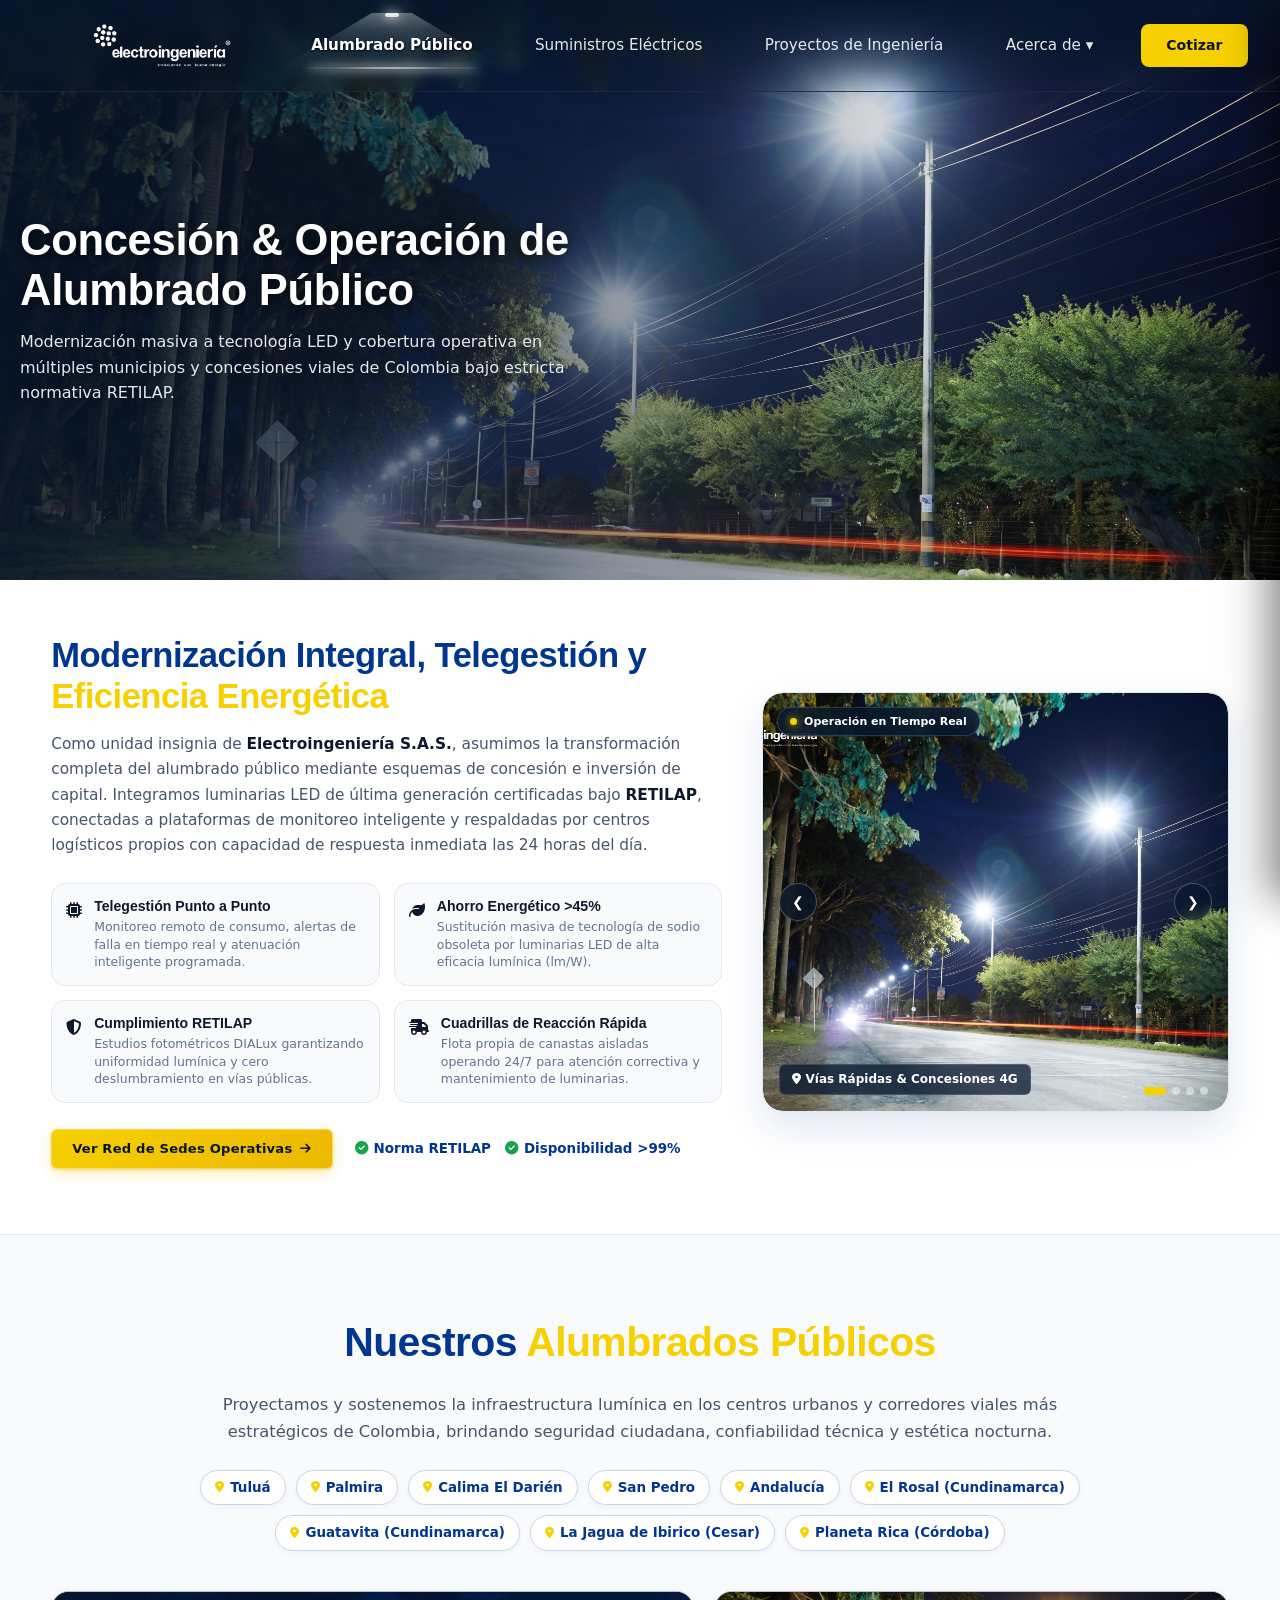
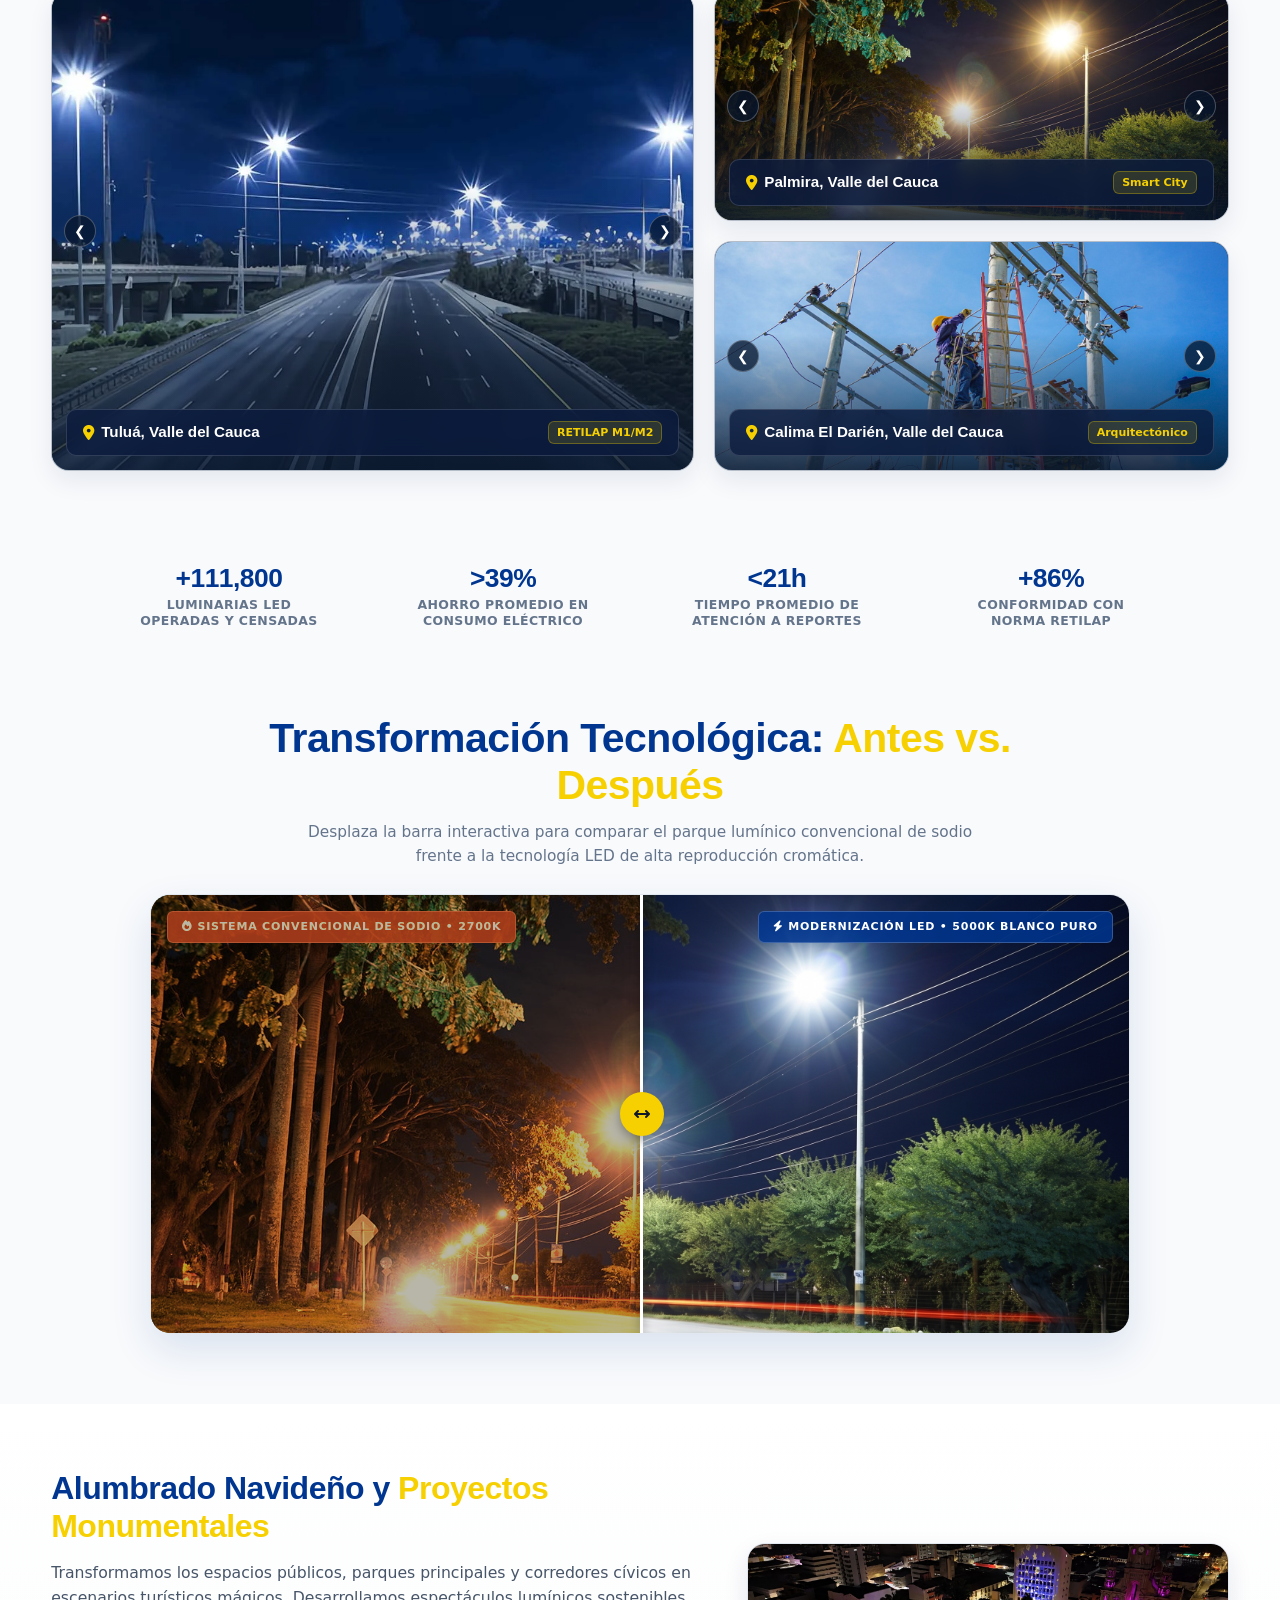
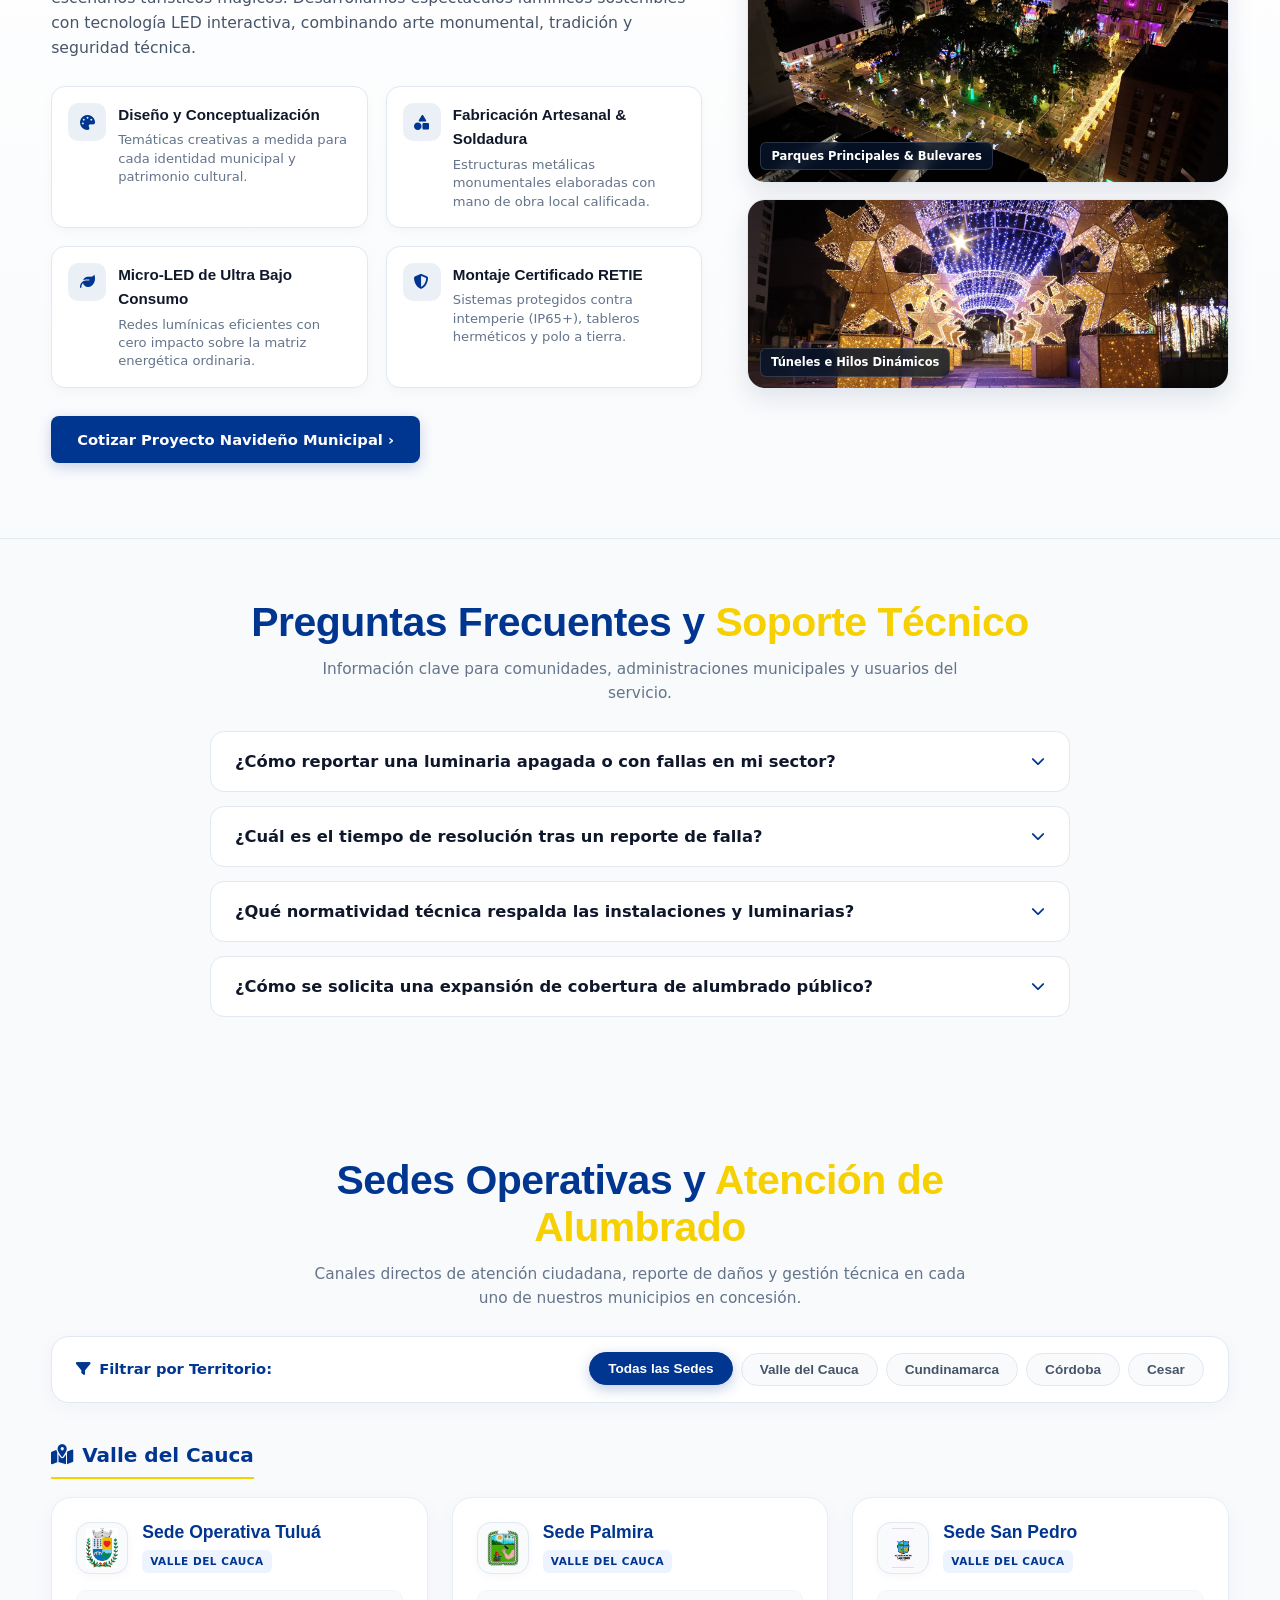
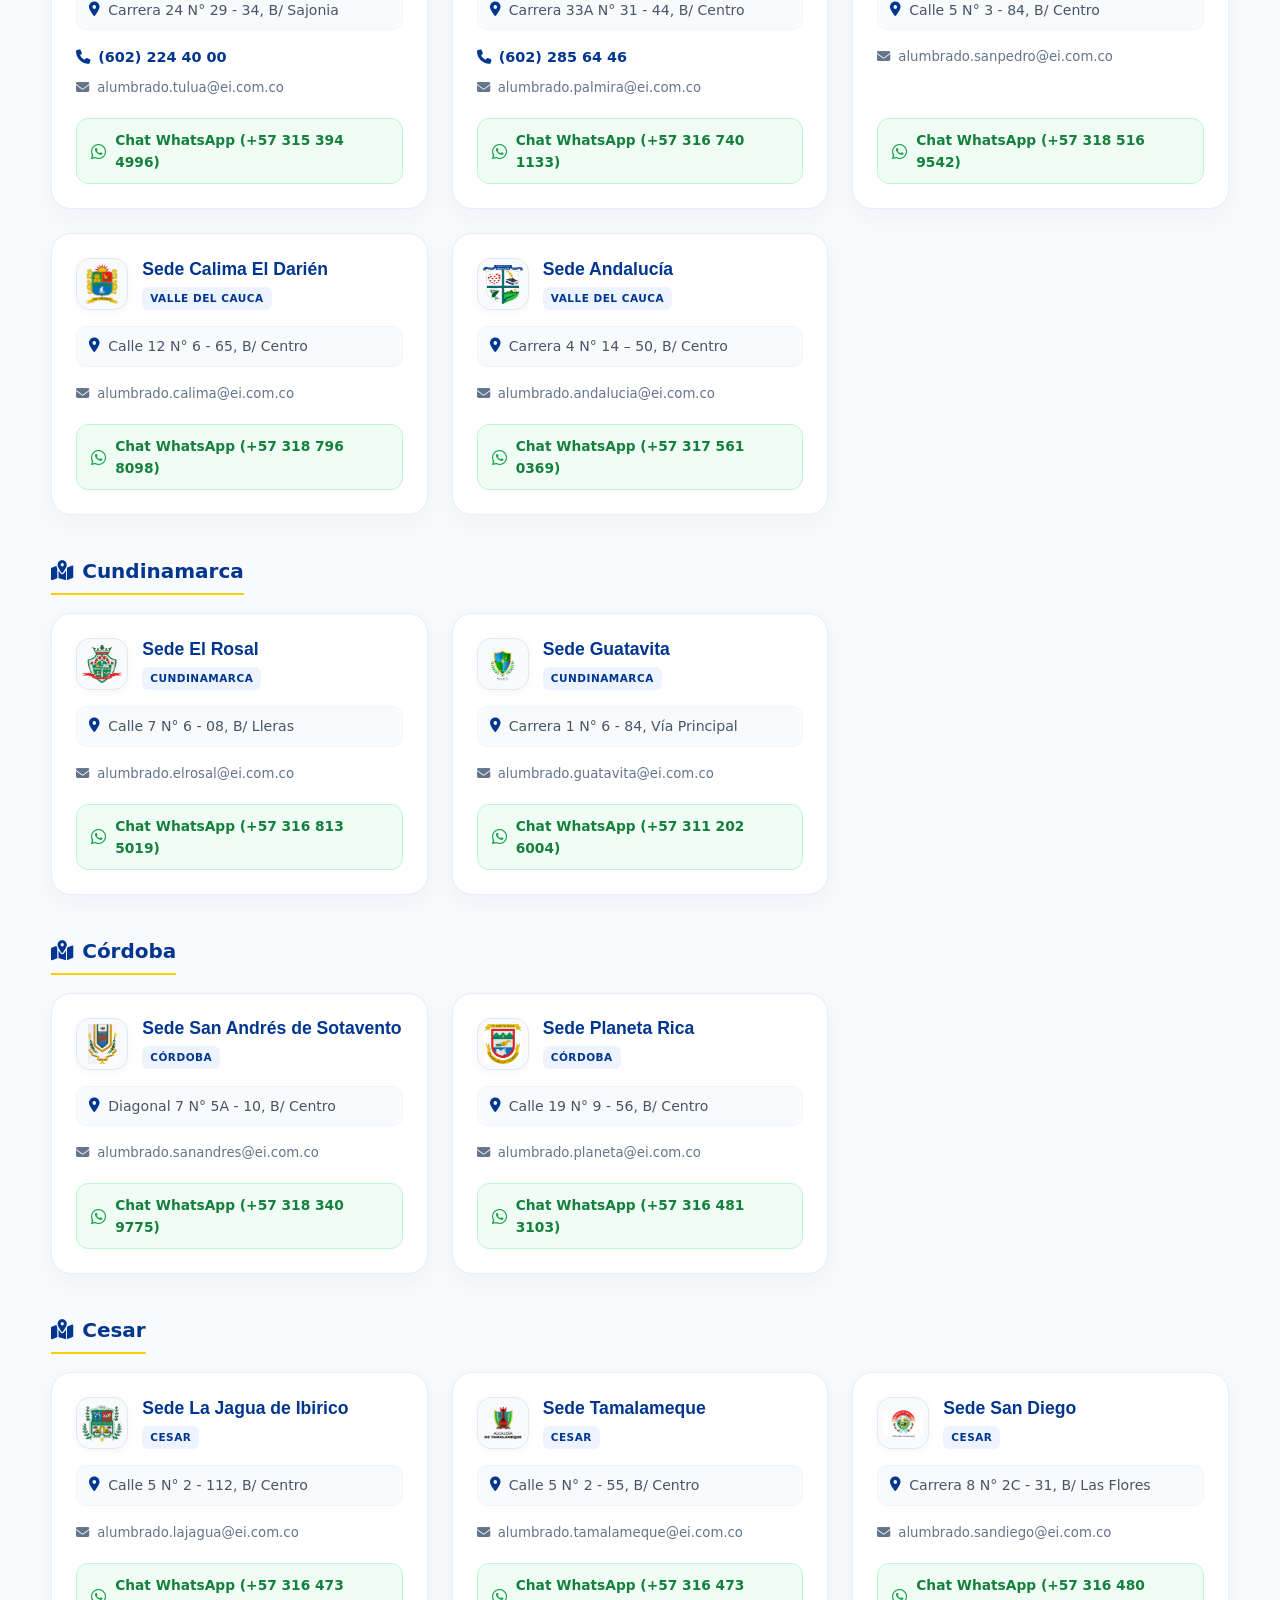
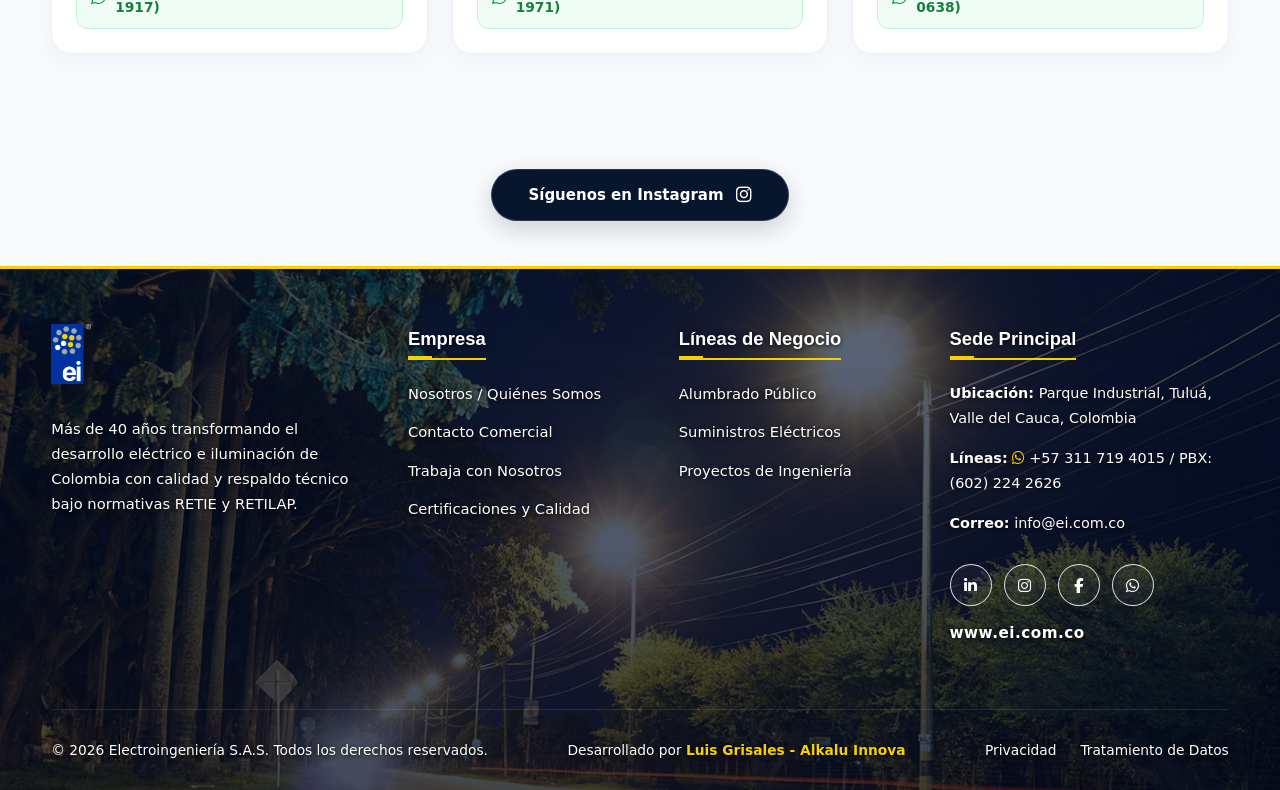
==== commit 39728705: "Add files via upload" ====
--- a/alumbrado-publico.html
+++ b/alumbrado-publico.html
@@ -95,9 +95,9 @@
         <i class="fa-solid fa-paper-plane"></i> Cotizar Servicios
       </a>
       <div class="drawer-social-row">
-        <a href="https://www.linkedin.com/company/electroingenieria-sas/" target="_blank" rel="noopener noreferrer" class="drawer-social-link" title="LinkedIn" aria-label="LinkedIn de Electroingeniería S.A.S."><i class="fa-brands fa-linkedin-in"></i></a>
-        <a href="https://www.instagram.com/electroingenieria_sas/" target="_blank" rel="noopener noreferrer" class="drawer-social-link" title="Instagram" aria-label="Instagram de Electroingeniería S.A.S."><i class="fa-brands fa-instagram"></i></a>
-        <a href="https://www.facebook.com/electroingenieriasas/" target="_blank" rel="noopener noreferrer" class="drawer-social-link" title="Facebook" aria-label="Facebook de Electroingeniería S.A.S."><i class="fa-brands fa-facebook-f"></i></a>
+        <a href="https://co.linkedin.com/company/electroingenier%C3%ADa-s-a-s-" target="_blank" rel="noopener noreferrer" class="drawer-social-link" title="LinkedIn" aria-label="LinkedIn de Electroingeniería S.A.S."><i class="fa-brands fa-linkedin-in"></i></a>
+        <a href="https://www.instagram.com/electroingenieria/reels/" target="_blank" rel="noopener noreferrer" class="drawer-social-link" title="Instagram" aria-label="Instagram de Electroingeniería S.A.S."><i class="fa-brands fa-instagram"></i></a>
+        <a href="https://www.facebook.com/electroingenieriaa/" target="_blank" rel="noopener noreferrer" class="drawer-social-link" title="Facebook" aria-label="Facebook de Electroingeniería S.A.S."><i class="fa-brands fa-facebook-f"></i></a>
         <a href="https://wa.me/573117194015?text=Hola%20Electroingenier%C3%ADa,%20deseo%20m%C3%A1s%20informaci%C3%B3n" target="_blank" rel="noopener noreferrer" class="drawer-social-link" title="WhatsApp" aria-label="WhatsApp Oficial"><i class="fa-brands fa-whatsapp"></i></a>
       </div>
     </div>
@@ -801,7 +801,7 @@
 
   <!-- Módulo Pre-Footer: Instagram -->
   <div class="pre-footer-social-wrapper">
-    <a href="https://www.instagram.com/electroingenieria_sas/" target="_blank" rel="noopener noreferrer" class="btn-social-pill" aria-label="Instagram de Electroingeniería S.A.S.">
+    <a href="https://www.instagram.com/electroingenieria/reels/" target="_blank" rel="noopener noreferrer" class="btn-social-pill" aria-label="Instagram de Electroingeniería S.A.S.">
       <span>Síguenos en Instagram</span>
       <i class="fa-brands fa-instagram"></i>
     </a>
@@ -841,13 +841,13 @@
           </div>
           <div class="footer-social-group">
             <div class="footer-social-icons">
-              <a href="https://www.linkedin.com/company/electroingenieria-sas/" target="_blank" rel="noopener noreferrer" class="social-circle-link" title="LinkedIn" aria-label="LinkedIn de Electroingeniería S.A.S.">
+              <a href="https://co.linkedin.com/company/electroingenier%C3%ADa-s-a-s-" target="_blank" rel="noopener noreferrer" class="social-circle-link" title="LinkedIn" aria-label="LinkedIn de Electroingeniería S.A.S.">
                 <i class="fa-brands fa-linkedin-in"></i>
               </a>
-              <a href="https://www.instagram.com/electroingenieria_sas/" target="_blank" rel="noopener noreferrer" class="social-circle-link" title="Instagram" aria-label="Instagram de Electroingeniería S.A.S.">
+              <a href="https://www.instagram.com/electroingenieria/reels/" target="_blank" rel="noopener noreferrer" class="social-circle-link" title="Instagram" aria-label="Instagram de Electroingeniería S.A.S.">
                 <i class="fa-brands fa-instagram"></i>
               </a>
-              <a href="https://www.facebook.com/electroingenieriasas/" target="_blank" rel="noopener noreferrer" class="social-circle-link" title="Facebook" aria-label="Facebook de Electroingeniería S.A.S.">
+              <a href="https://www.facebook.com/electroingenieriaa/" target="_blank" rel="noopener noreferrer" class="social-circle-link" title="Facebook" aria-label="Facebook de Electroingeniería S.A.S.">
                 <i class="fa-brands fa-facebook-f"></i>
               </a>
               <a href="https://wa.me/573117194015?text=Hola%20Electroingenier%C3%ADa,%20deseo%20m%C3%A1s%20informaci%C3%B3n" target="_blank" rel="noopener noreferrer" class="social-circle-link" title="WhatsApp" aria-label="WhatsApp Oficial">
--- a/css/components.css
+++ b/css/components.css
@@ -218,7 +218,7 @@
 }
 
 .unidades-title .text-accent-amber {
-    color: #f59e0b !important; /* Ámbar de Electroingeniería */
+    color: var(--color-accent, #F6D000) !important;
     position: relative;
 }
 
@@ -471,7 +471,7 @@
             rgba(0, 10, 32, 0.74) 100%    /* 74% abajo para proteger enlaces y créditos */
         ),
         url('../assets/proyectos/9.jpg') center center / cover no-repeat !important;
-    border-top: 3px solid #f59e0b !important;
+    border-top: 3px solid var(--color-accent, #F6D000) !important;
     color: #ffffff !important;
     padding-top: 55px !important;
     overflow: hidden;
@@ -500,7 +500,7 @@
 
 .footer-credits .credit-brand,
 .footer-bottom-unified strong {
-    color: #f59e0b !important;
+    color: var(--color-accent, #F6D000) !important;
     text-shadow: 0 1px 4px rgba(0, 0, 0, 0.8) !important;
 }
 
@@ -764,7 +764,7 @@
 .muni-name em {
   font-size: 0.75rem;
   font-style: normal;
-  color: #d97706;
+  color: var(--color-accent, #F6D000);
   font-weight: 600;
   margin-top: 3px;
 }
@@ -832,7 +832,7 @@
 }
 
 .about-title .text-accent-amber {
-  color: #d97706;
+  color: var(--color-accent, #F6D000) !important;
 }
 
 /* Párrafo Destacado */
@@ -1187,7 +1187,7 @@
 }
 
 .award-entity-tag {
-  color: #d97706; /* Ámbar tostado */
+  color: var(--color-accent, #F6D000);
   font-size: 11.5px;
   font-weight: 800;
   text-transform: uppercase;
@@ -2227,9 +2227,9 @@
 }
 
 .telemetry-pill.live-amber {
-  background: #fffbeb;
-  color: #d97706;
-  border: 1px solid #fde68a;
+  background: #fefce8;
+  color: #ca8a04;
+  border: 1px solid #fef08a;
 }
 
 .t-dot {
@@ -2249,8 +2249,8 @@
 }
 
 .live-amber .t-dot {
-  background: #f59e0b;
-  box-shadow: 0 0 6px #f59e0b;
+  background: var(--color-accent, #F6D000);
+  box-shadow: 0 0 6px var(--color-accent, #F6D000);
 }
 
 .smart-card h3 {
@@ -2381,9 +2381,9 @@
   display: inline-flex;
   align-items: center;
   gap: 8px;
-  background: rgba(217, 119, 6, 0.1);
-  color: #D97706;
-  border: 1px solid rgba(217, 119, 6, 0.25);
+  background: rgba(246, 208, 0, 0.15);
+  color: var(--color-accent, #F6D000);
+  border: 1px solid rgba(246, 208, 0, 0.35);
   padding: 5px 14px;
   border-radius: 9999px;
   font-size: 11px;
@@ -3718,7 +3718,7 @@
 }
 
 .city-pill i {
-  color: #D97706; /* Ámbar corporativo */
+  color: var(--color-accent, #F6D000);
   font-size: 12px;
   transition: transform 0.2s ease;
 }
@@ -5382,7 +5382,7 @@
 }
 
 .text-accent-gold {
-  color: #D97706;
+  color: var(--color-accent, #F6D000);
 }
 
 /* Cuerpo de la Ficha */
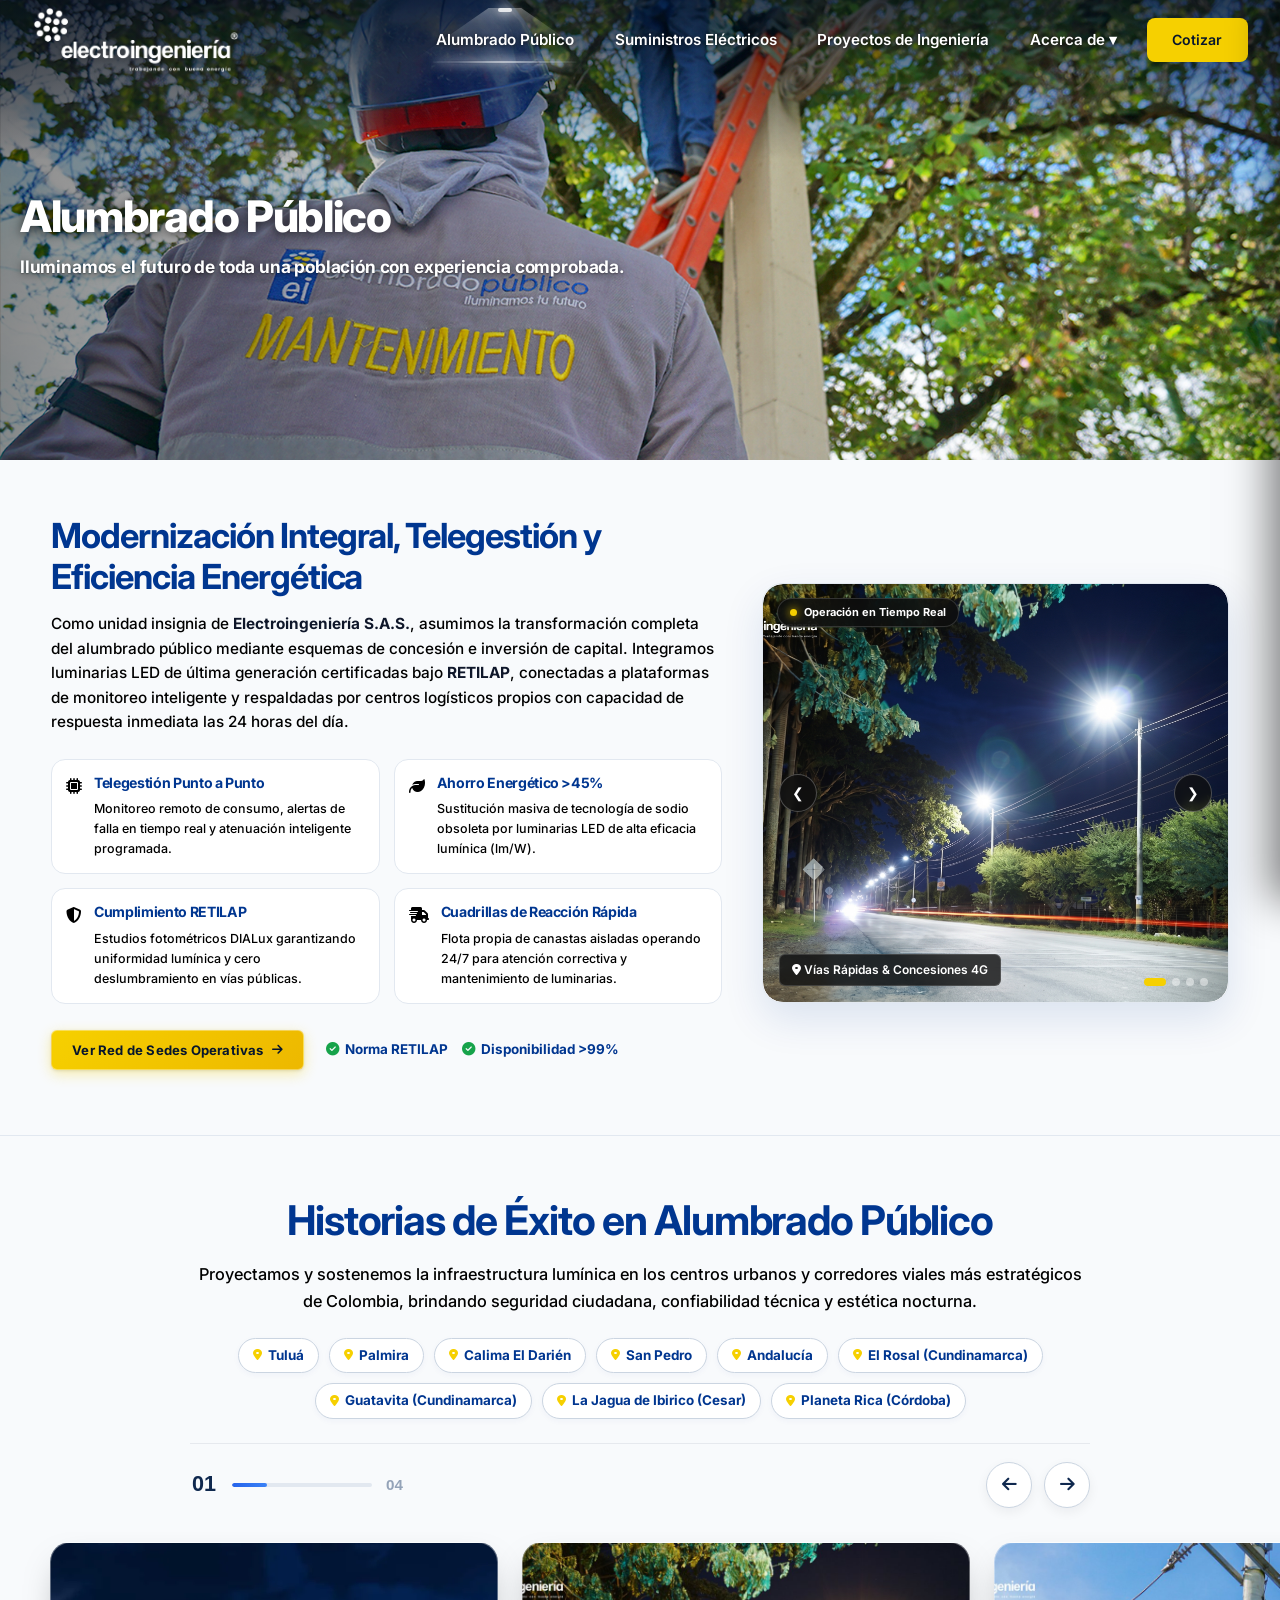
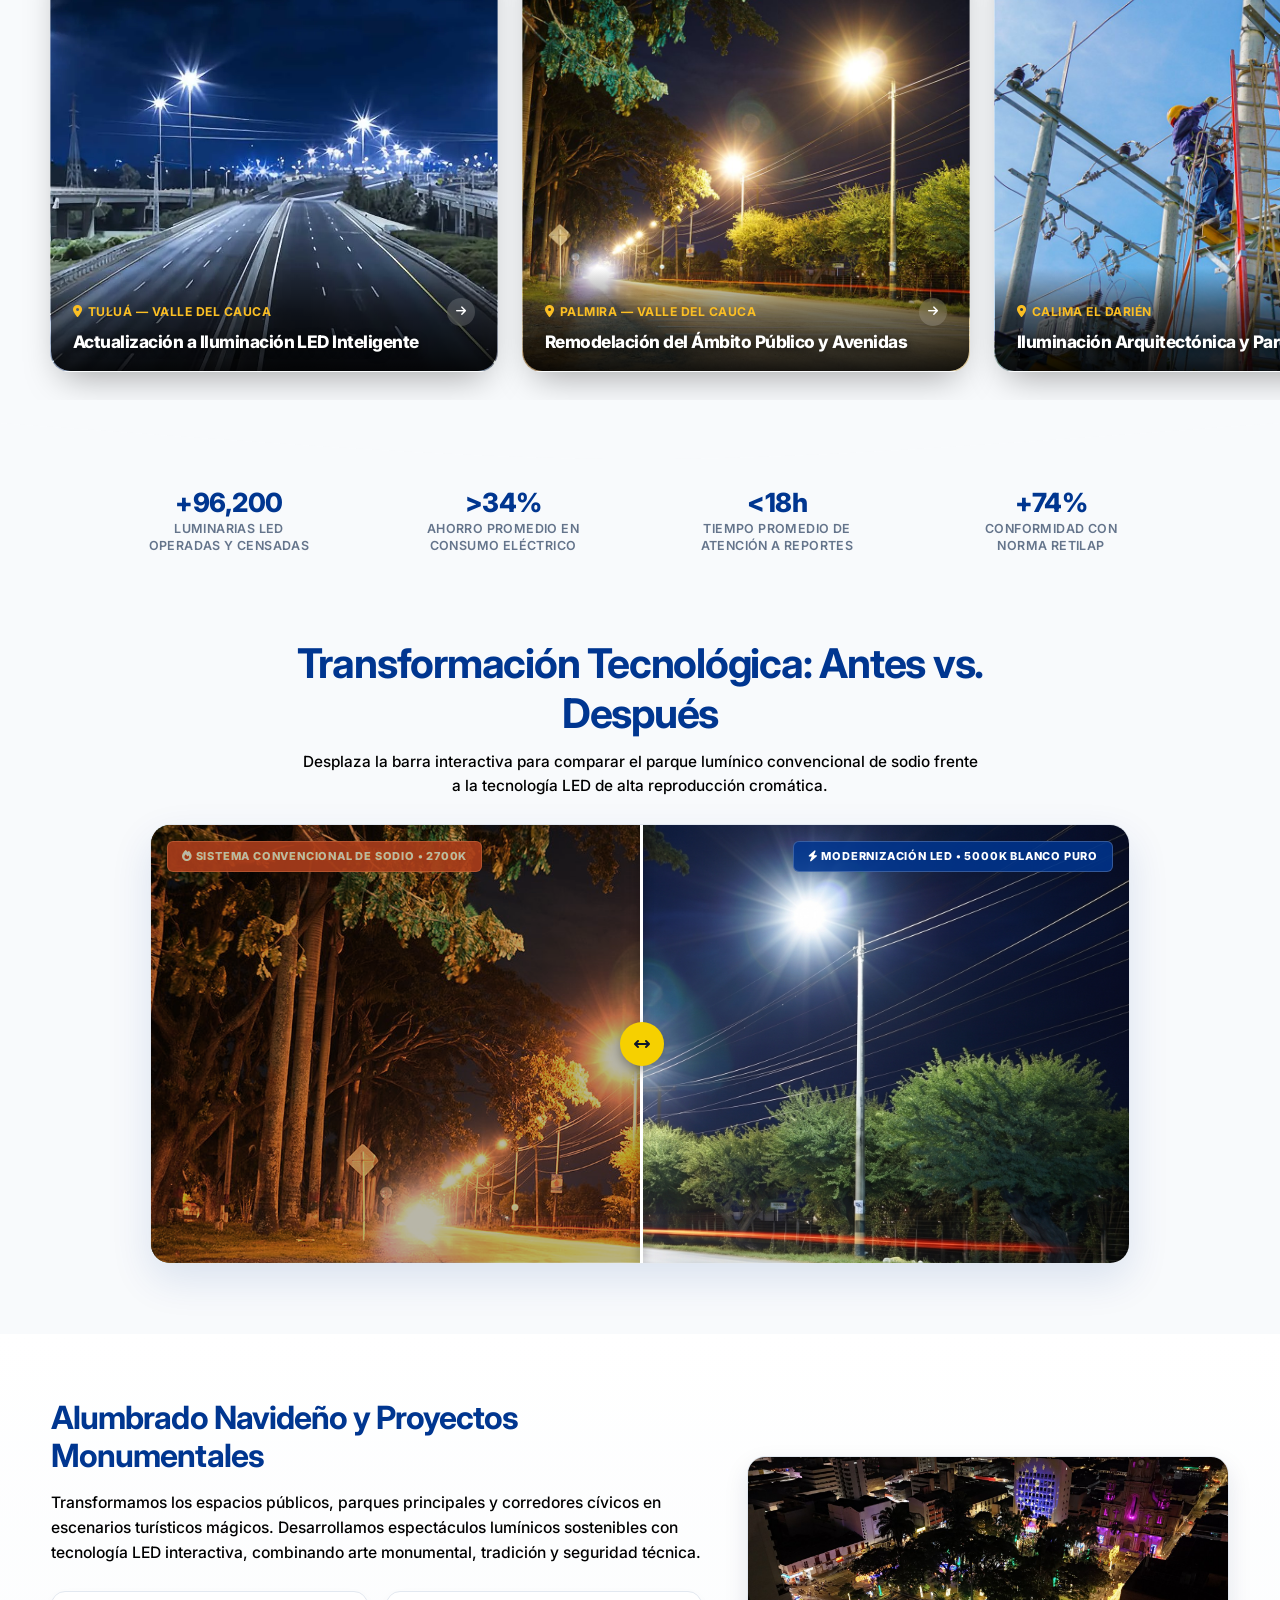
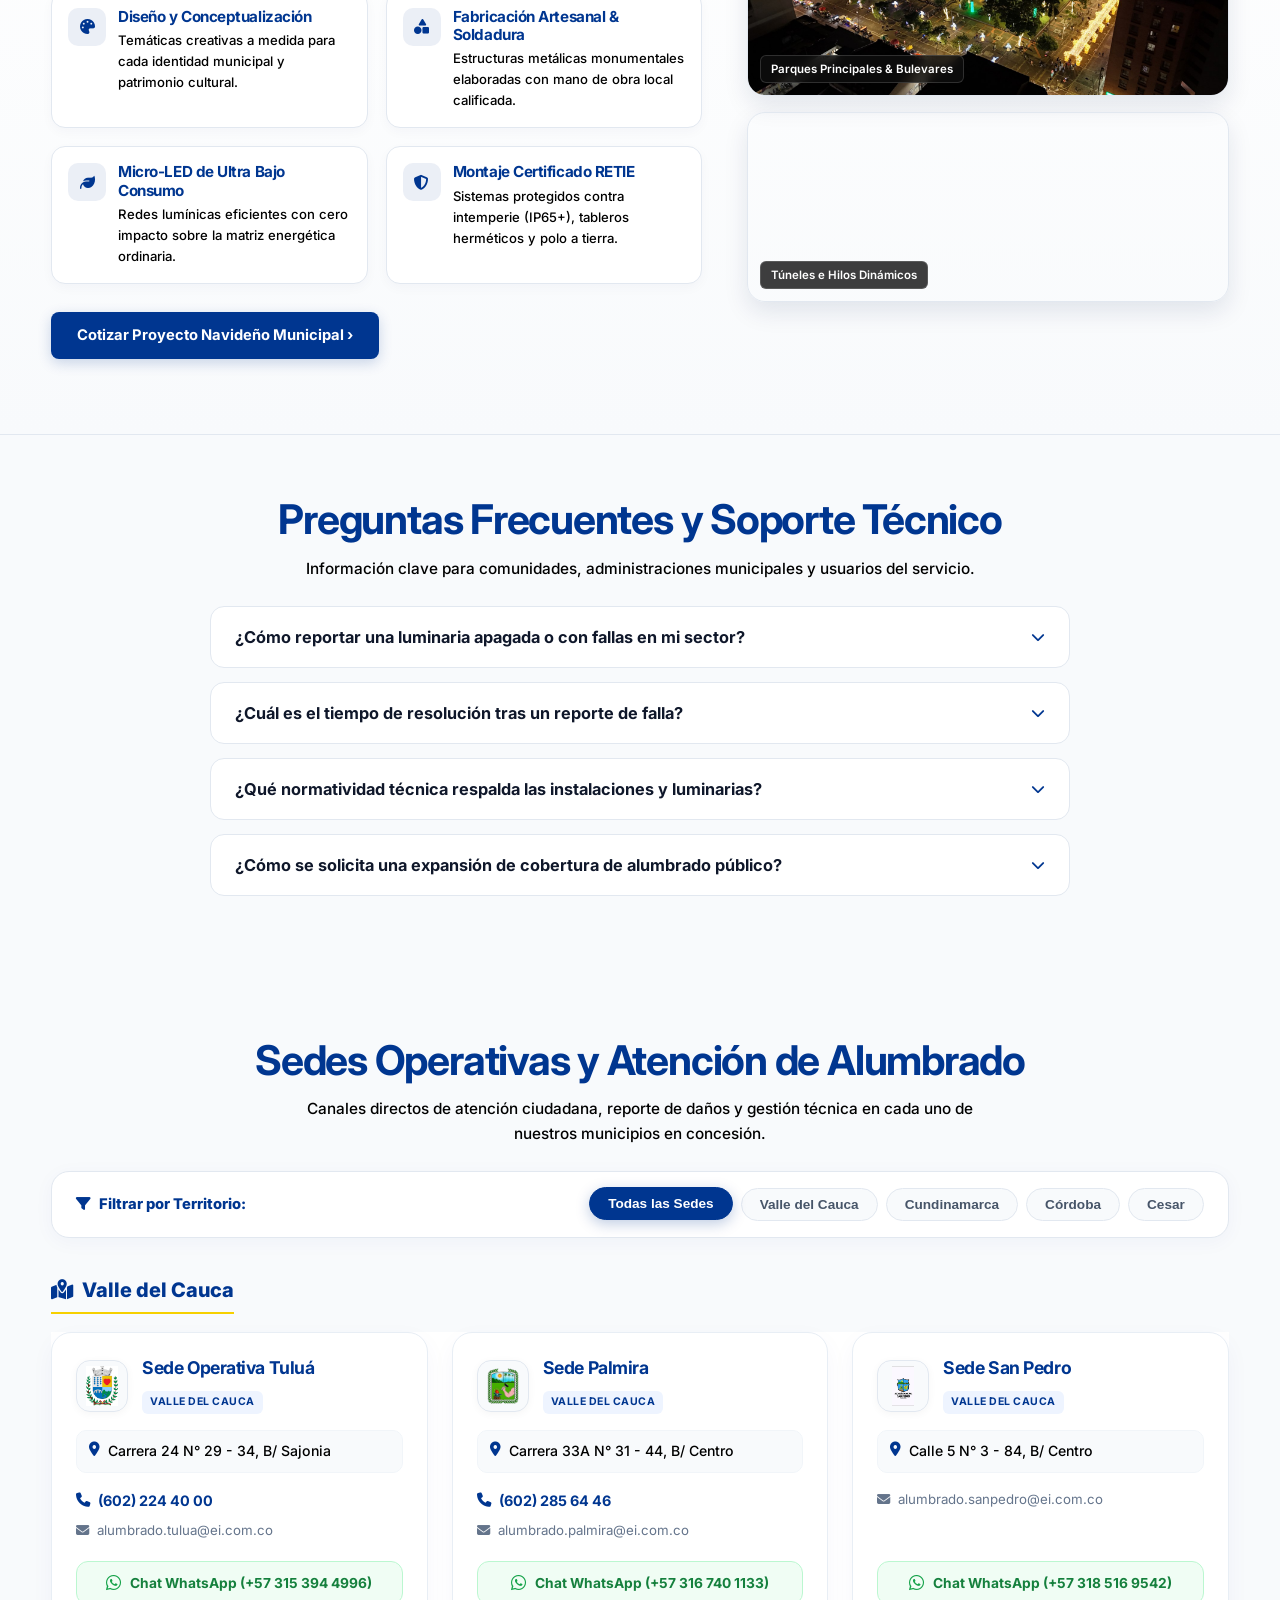
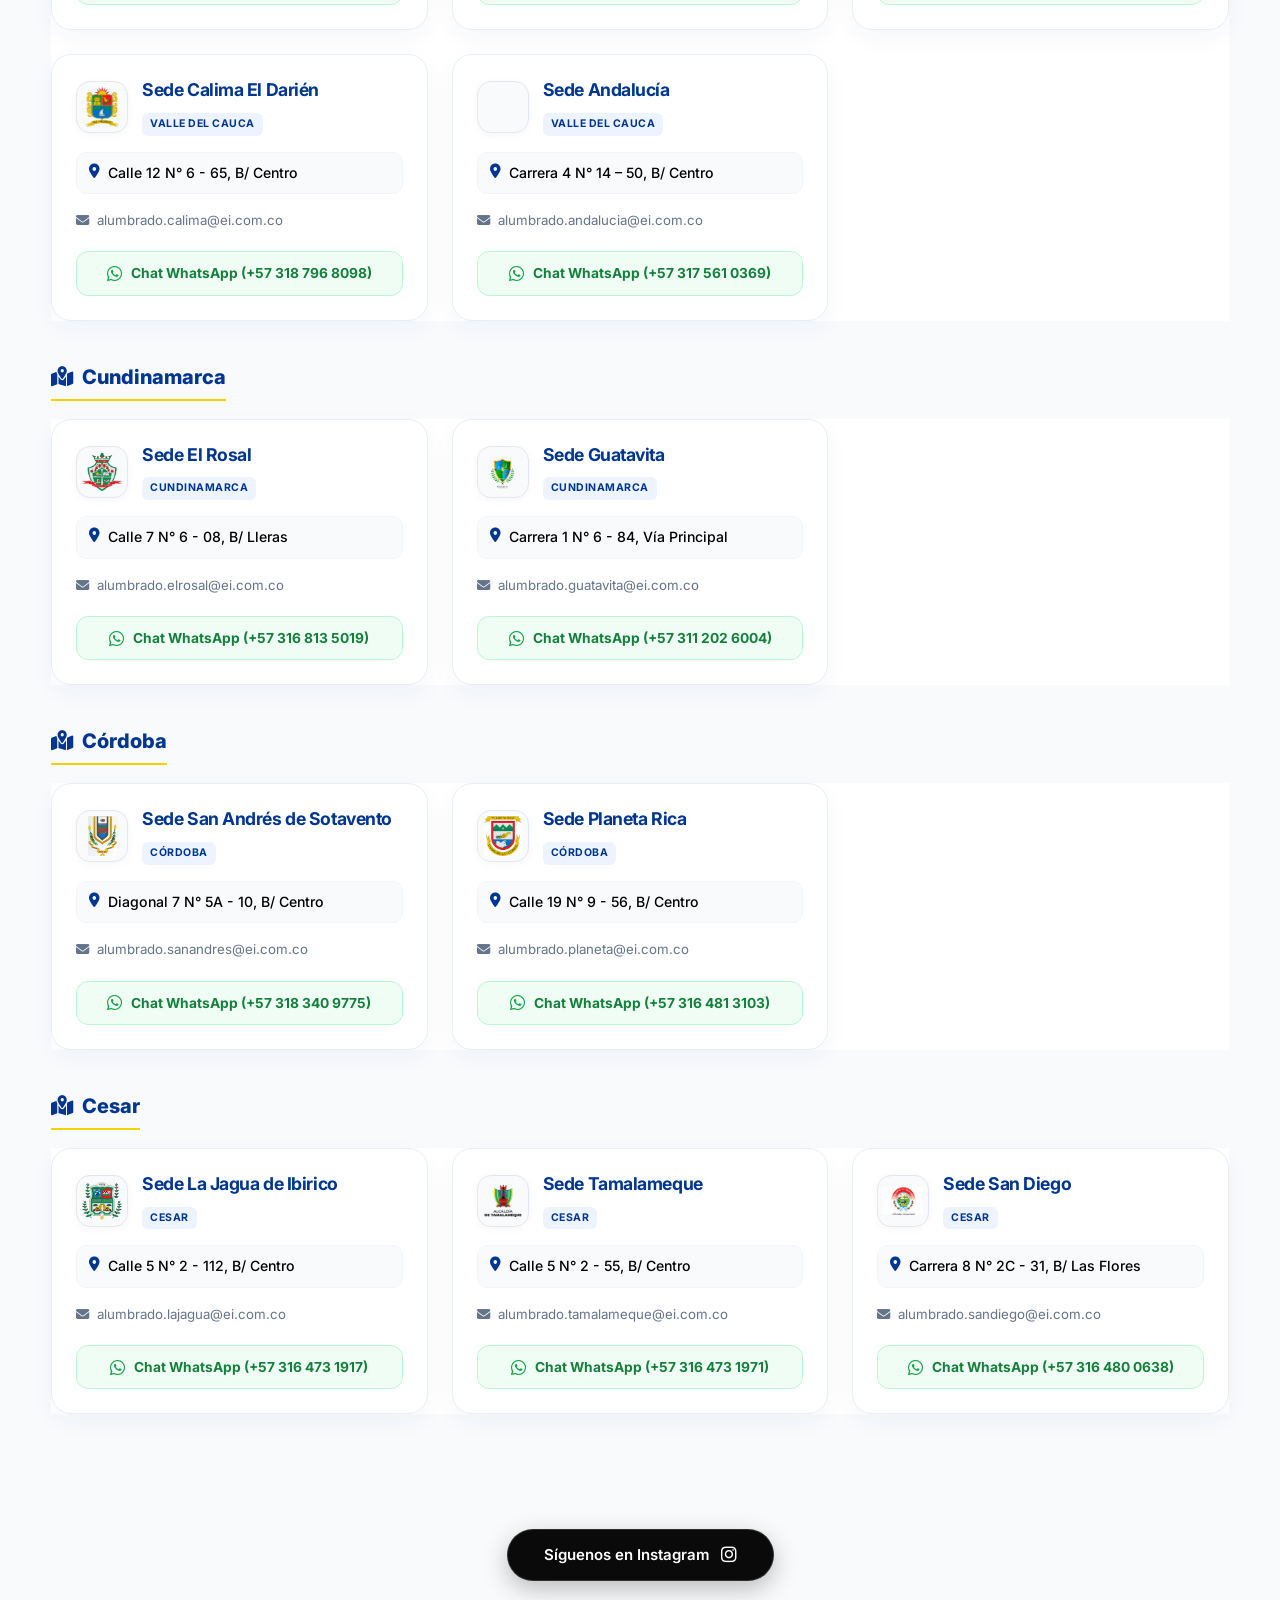
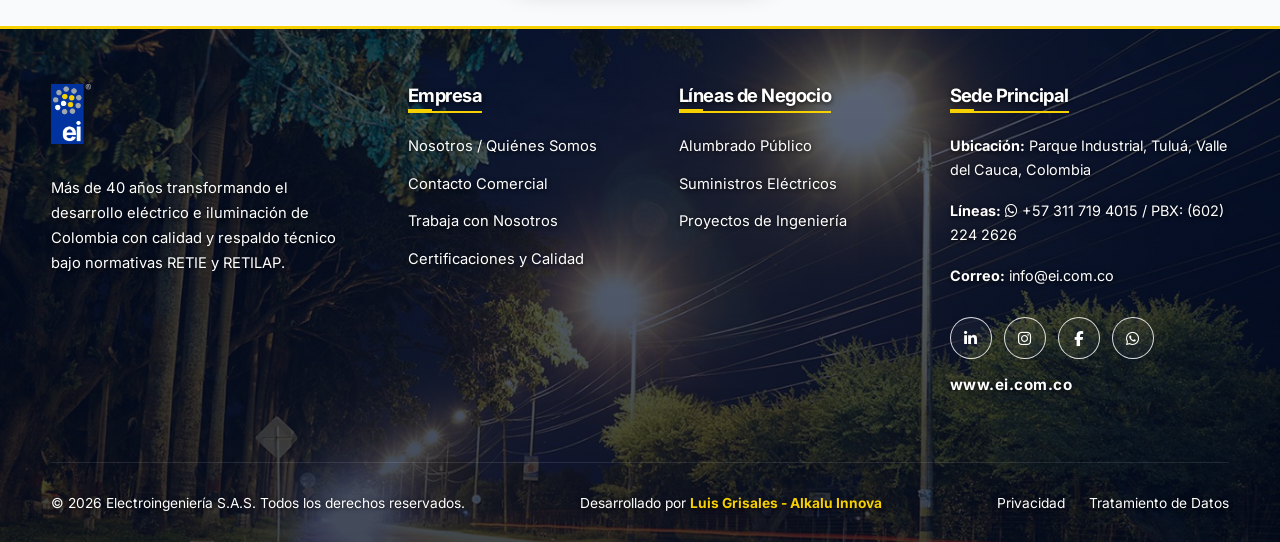
==== commit aecdaaba: "Add files via upload" ====
--- a/alumbrado-publico.html
+++ b/alumbrado-publico.html
@@ -9,13 +9,14 @@
   <link rel="stylesheet" href="css/main.css">
   <link rel="stylesheet" href="css/components.css">
   <link rel="stylesheet" href="https://cdnjs.cloudflare.com/ajax/libs/font-awesome/6.5.1/css/all.min.css">
+  <link rel="stylesheet" href="https://cdn.jsdelivr.net/npm/swiper@11/swiper-bundle.min.css">
 </head>
 <body>
 
   <!-- Header Universal -->
   <header class="header-transparent">
     <div class="header-inner">
-      <a href="index.html" class="logo-main">
+      <a href="index.html" class="logo-main header-logo-container">
         <img src="assets/logos/Logos Electroingenieria-01.png" alt="Electroingeniería S.A.S.">
       </a>
       <nav>
@@ -103,16 +104,18 @@
     </div>
   </aside>
 
-  <!-- Banner Editorial -->
-  <section class="inner-hero-banner hero-insignia alumbrado-hero-section" style="background-image: url('assets/alumbrado/Gemini_Generated_Image_c6goduc6goduc6go.jpg');">
-    <div class="slide-overlay"></div>
-    <div class="container inner-hero-content hero-insignia-content alumbrado-hero-content">
-      <div class="inner-editorial-box banner-text-block">
-        <h1 class="hero-insignia-title banner-heading">Concesión & Operación de Alumbrado Público</h1>
-        <p class="hero-insignia-lead banner-subtext">Modernización masiva a tecnología LED y cobertura operativa en múltiples municipios y concesiones viales de Colombia bajo estricta normativa RETILAP.</p>
-      </div>
+  <!-- 1. HERO BANNER: ALUMBRADO PÚBLICO -->
+  <section class="inner-hero-banner alumbrado-hero-section" style="background-image: url('assets/alumbrado/4.jpg'); height: 460px;">
+    <div class="hero-overlay"></div>
+    <div class="site-container hero-inner-content">
+      <span class="hero-badge-minimal">ALCANCE NACIONAL</span>
+      <h1 class="hero-heading hero-title">Alumbrado Público</h1>
+      <p class="hero-lead">
+        Iluminamos el futuro de toda una población con experiencia comprobada.
+      </p>
     </div>
   </section>
+
 
   <!-- Módulo Insignia: Transformación Lumínica e Infraestructura Urbana -->
   <section class="transformation-showcase-section" id="transformacion">
@@ -122,7 +125,7 @@
         <!-- Columna Izquierda: Editorial y Cuadrícula de Capacidades -->
         <div class="transformation-editorial">
           <h2 class="transformation-main-title">
-            Modernización Integral, Telegestión y <span class="text-accent-amber">Eficiencia Energética</span>
+            Modernización Integral, Telegestión y Eficiencia Energética
           </h2>
 
           <p class="transformation-lead-paragraph">
@@ -221,14 +224,15 @@
     </div>
   </section>
 
-  <!-- Módulo Insignia: Nuestros Alumbrados Públicos & Ciudades Principales -->
-  <section class="emblematic-lighting-section" id="nuestros-alumbrados">
+  <!-- Módulo Insignia: Historias de Éxito & Concesiones de Alumbrado Público -->
+  <section class="emblematic-lighting-section section-with-divider" id="nuestros-alumbrados">
     <div class="container">
       
-      <!-- Encabezado Estilizado -->
+      <!-- Encabezado Estilizado Unificado -->
       <div class="emblematic-header">
+        <span class="section-subtitle-tag">TRAYECTORIA OPERATIVA</span>
         <h2 class="emblematic-title">
-          Nuestros <span class="text-accent-amber">Alumbrados Públicos</span>
+          Historias de Éxito en Alumbrado Público
         </h2>
         <p class="emblematic-subtitle">
           Proyectamos y sostenemos la infraestructura lumínica en los centros urbanos y corredores viales más estratégicos de Colombia, brindando seguridad ciudadana, confiabilidad técnica y estética nocturna.
@@ -246,59 +250,88 @@
           <a href="#sede-la-jagua" class="city-pill" title="Ver sede y contacto en La Jagua de Ibirico"><i class="fa-solid fa-location-dot"></i> La Jagua de Ibirico (Cesar)</a>
           <a href="#sede-planeta-rica" class="city-pill" title="Ver sede y contacto en Planeta Rica"><i class="fa-solid fa-location-dot"></i> Planeta Rica (Córdoba)</a>
         </div>
-      </div>
-
-      <!-- Mosaico de Alumbrados Impresionantes -->
-      <div class="emblematic-showcase-grid">
-
-        <!-- Tarjeta 1: Tuluá (Formato Grande Izquierda) -->
-        <article class="emblematic-card card-large city-slider-card" data-city="tulua">
-          <div class="city-slides-wrapper">
-            <div class="city-slide active" style="background-image: url('assets/alumbrado/footer.webp');"></div>
-            <div class="city-slide" style="background-image: url('assets/proyectos/9.jpg');"></div>
-            <div class="city-slide" style="background-image: url('assets/proyectos/1.jpg');"></div>
-          </div>
-          <div class="emblematic-card-overlay"></div>
-          <button class="city-nav-btn prev" type="button" aria-label="Anterior">&#10094;</button>
-          <button class="city-nav-btn next" type="button" aria-label="Siguiente">&#10095;</button>
-          <div class="emblematic-minimal-bar">
-            <h3><i class="fa-solid fa-location-dot text-accent-amber"></i> Tuluá, Valle del Cauca</h3>
-            <span class="minimal-pill">RETILAP M1/M2</span>
-          </div>
-        </article>
-
-        <!-- Tarjeta 2: Palmira (Superior Derecha) -->
-        <article class="emblematic-card city-slider-card" data-city="palmira">
-          <div class="city-slides-wrapper">
-            <div class="city-slide active" style="background-image: url('assets/proyectos/9.jpg');"></div>
-            <div class="city-slide" style="background-image: url('assets/alumbrado/footer.webp');"></div>
-          </div>
-          <div class="emblematic-card-overlay"></div>
-          <button class="city-nav-btn prev" type="button" aria-label="Anterior">&#10094;</button>
-          <button class="city-nav-btn next" type="button" aria-label="Siguiente">&#10095;</button>
-          <div class="emblematic-minimal-bar">
-            <h3><i class="fa-solid fa-location-dot text-accent-amber"></i> Palmira, Valle del Cauca</h3>
-            <span class="minimal-pill">Smart City</span>
-          </div>
-        </article>
-
-        <!-- Tarjeta 3: Calima El Darién (Inferior Derecha) -->
-        <article class="emblematic-card city-slider-card" data-city="calima">
-          <div class="city-slides-wrapper">
-            <div class="city-slide active" style="background-image: url('assets/proyectos/1.jpg');"></div>
-            <div class="city-slide" style="background-image: url('assets/suministros/pasillo2.jpg');"></div>
-          </div>
-          <div class="emblematic-card-overlay"></div>
-          <button class="city-nav-btn prev" type="button" aria-label="Anterior">&#10094;</button>
-          <button class="city-nav-btn next" type="button" aria-label="Siguiente">&#10095;</button>
-          <div class="emblematic-minimal-bar">
-            <h3><i class="fa-solid fa-location-dot text-accent-amber"></i> Calima El Darién, Valle del Cauca</h3>
-            <span class="minimal-pill">Arquitectónico</span>
-          </div>
-        </article>
-
-      </div>
-
+
+        <!-- Barra de Navegación y Progreso Premium -->
+        <div class="emblematic-controls-bar">
+          <div class="carousel-progress-wrapper">
+            <span class="carousel-counter-current" id="schreder-current-slide">01</span>
+            <div class="carousel-progress-track">
+              <div class="carousel-progress-fill" id="schreder-progress-fill"></div>
+            </div>
+            <span class="carousel-counter-total">04</span>
+          </div>
+
+          <div class="carousel-nav-group">
+            <button class="premium-nav-btn swiper-prev-btn" aria-label="Proyecto anterior">
+              <i class="fa-solid fa-arrow-left"></i>
+            </button>
+            <button class="premium-nav-btn swiper-next-btn" aria-label="Siguiente proyecto">
+              <i class="fa-solid fa-arrow-right"></i>
+            </button>
+          </div>
+        </div>
+
+      </div>
+    </div>
+
+    <!-- Contenedor del Carrusel Premium Architectural -->
+    <div class="schreder-stage-wrapper">
+      <div class="swiper mySchrederSwiper">
+        <div class="swiper-wrapper">
+
+          <!-- Proyecto 1: Tuluá -->
+          <article class="swiper-slide premium-project-slide" style="background-image: url('assets/alumbrado/footer.webp');">
+            <div class="slide-glass-panel">
+              <div class="slide-meta-row">
+                <span class="slide-location"><i class="fa-solid fa-location-dot"></i> Tuluá — Valle del Cauca</span>
+                <a href="#sede-tulua" class="slide-arrow-btn" aria-label="Ver sede en Tuluá"><i class="fa-solid fa-arrow-right"></i></a>
+              </div>
+              <h3 class="slide-title">Actualización a Iluminación LED Inteligente</h3>
+            </div>
+          </article>
+
+          <!-- Proyecto 2: Palmira -->
+          <article class="swiper-slide premium-project-slide" style="background-image: url('assets/proyectos/9.jpg');">
+            <div class="slide-glass-panel">
+              <div class="slide-meta-row">
+                <span class="slide-location"><i class="fa-solid fa-location-dot"></i> Palmira — Valle del Cauca</span>
+                <a href="#sede-palmira" class="slide-arrow-btn" aria-label="Ver sede en Palmira"><i class="fa-solid fa-arrow-right"></i></a>
+              </div>
+              <h3 class="slide-title">Remodelación del Ámbito Público y Avenidas</h3>
+            </div>
+          </article>
+
+          <!-- Proyecto 3: Calima El Darién -->
+          <article class="swiper-slide premium-project-slide" style="background-image: url('assets/proyectos/1.jpg');">
+            <div class="slide-glass-panel">
+              <div class="slide-meta-row">
+                <span class="slide-location"><i class="fa-solid fa-location-dot"></i> Calima El Darién</span>
+                <a href="#sede-calima" class="slide-arrow-btn" aria-label="Ver sede en Calima"><i class="fa-solid fa-arrow-right"></i></a>
+              </div>
+              <h3 class="slide-title">Iluminación Arquitectónica y Parques</h3>
+            </div>
+          </article>
+
+          <!-- Proyecto 4: Córdoba y Cesar -->
+          <article class="swiper-slide premium-project-slide" style="background-image: url('assets/suministros/pasillo2.jpg');">
+            <div class="slide-glass-panel">
+              <div class="slide-meta-row">
+                <span class="slide-location"><i class="fa-solid fa-location-dot"></i> Córdoba y Cesar</span>
+                <a href="#sede-la-jagua" class="slide-arrow-btn" aria-label="Ver sedes Córdoba y Cesar"><i class="fa-solid fa-arrow-right"></i></a>
+              </div>
+              <h3 class="slide-title">Expansión Masiva en Redes de Distribución</h3>
+            </div>
+          </article>
+
+        </div>
+      </div>
+    </div>
+
+    <!-- Fancy Divider SVG hacia la siguiente sección -->
+    <div class="fancy-divider">
+      <svg preserveAspectRatio="none" viewBox="0 0 100 100" width="100%" height="100%">
+        <path class="fill-light-gray" d="M0 0 C 50 100 50 100 100 0 Z"></path>
+      </svg>
     </div>
   </section>
 
@@ -331,7 +364,7 @@
     <div class="container">
       <div class="unidades-header">
         <h2 class="unidades-title">
-          Transformación Tecnológica: <span class="text-accent-amber">Antes vs. Después</span>
+          Transformación Tecnológica: Antes vs. Después
         </h2>
         <p class="unidades-subtitle">
           Desplaza la barra interactiva para comparar el parque lumínico convencional de sodio frente a la tecnología LED de alta reproducción cromática.
@@ -368,7 +401,7 @@
         <!-- Contenido Editorial -->
         <div class="christmas-content">
           <h2 class="christmas-title">
-            Alumbrado Navideño y <span class="text-accent-amber">Proyectos Monumentales</span>
+            Alumbrado Navideño y Proyectos Monumentales
           </h2>
           <p class="christmas-description">
             Transformamos los espacios públicos, parques principales y corredores cívicos en escenarios turísticos mágicos. Desarrollamos espectáculos lumínicos sostenibles con tecnología LED interactiva, combinando arte monumental, tradición y seguridad técnica.
@@ -435,7 +468,7 @@
     <div class="container">
       <div class="unidades-header">
         <h2 class="unidades-title">
-          Preguntas Frecuentes y <span class="text-accent-amber">Soporte Técnico</span>
+          Preguntas Frecuentes y Soporte Técnico
         </h2>
         <p class="unidades-subtitle">
           Información clave para comunidades, administraciones municipales y usuarios del servicio.
@@ -491,7 +524,7 @@
     <div class="container">
       <div class="unidades-header">
         <h2 class="unidades-title">
-          Sedes Operativas y <span class="text-accent-amber">Atención de Alumbrado</span>
+          Sedes Operativas y Atención de Alumbrado
         </h2>
         <p class="unidades-subtitle">
           Canales directos de atención ciudadana, reporte de daños y gestión técnica en cada uno de nuestros municipios en concesión.
@@ -869,6 +902,7 @@
     </div>
   </footer>
 
+  <script src="https://cdn.jsdelivr.net/npm/swiper@11/swiper-bundle.min.js"></script>
   <script src="js/main.js"></script>
 </body>
 </html>
--- a/css/variables.css
+++ b/css/variables.css
@@ -1,20 +1,24 @@
+@import url('https://fonts.googleapis.com/css2?family=Inter:wght@400;500;600;700;800&display=swap');
+
 :root {
+  --font-primary: 'Inter', -apple-system, BlinkMacSystemFont, 'Segoe UI', Roboto, Helvetica, Arial, sans-serif;
+
   /* Paleta Oficial - Manual de Identidad Corporativa Electroingeniería S.A.S. */
   --color-primary: #003690;        /* Pantone 286 C */
   --color-primary-dark: #002666;   /* Variante para hover */
   --color-accent: #F6D000;         /* Pantone 109 C */
   --color-accent-hover: #E0BC00;   
   --color-gray-corp: #A4A8AB;      /* Pantone 429 C */
-  --color-gray-dark: #334155;      /* Color de lectura */
+  --color-gray-dark: #111827;      /* Color de lectura */
   --color-gray-border: #E2E8F0;
   --color-bg-light: #F8FAFC;       /* Gris claro neutro y limpio */
   --color-bg-white: #FFFFFF;       /* Fondo blanco puro */
-  --color-text-main: #0F172A;
-  --color-text-muted: #475569;
+  --color-text-main: #000000;
+  --color-text-muted: #111827;
 
   /* Tipografías Oficiales */
-  --font-family-corp: system-ui, -apple-system, 'Segoe UI', Roboto, sans-serif;
-  --font-family-brand: 'Century Gothic', -apple-system, sans-serif;
+  --font-family-corp: var(--font-primary);
+  --font-family-brand: var(--font-primary);
 
   /* Estructura y Sombras */
   --radius-sm: 8px;
@@ -294,7 +298,7 @@
    Footer Corporativo
    ========================================================================== */
 .footer {
-  background-color: #07162C;
+  background-color: #0B0B0E;
   color: #94A3B8;
   padding: 4rem 0 0;
   margin-top: 5rem;
--- a/css/main.css
+++ b/css/main.css
@@ -1,3 +1,14 @@
+/* ==========================================================================
+   TIPOGRAFÍA EDITORIAL CORPORATIVA (ESTILO REFERENCIA)
+   ========================================================================== */
+
+/* 1. Importar Inter si no está presente para máxima fidelidad */
+@import url('https://fonts.googleapis.com/css2?family=Inter:wght@400;500;600;700;800&display=swap');
+
+:root {
+  --font-primary: 'Inter', -apple-system, BlinkMacSystemFont, 'Segoe UI', Roboto, Helvetica, Arial, sans-serif;
+}
+
 * {
   margin: 0;
   padding: 0;
@@ -5,30 +16,657 @@
 }
 
 body {
-  font-family: var(--font-family-corp);
+  font-family: var(--font-primary);
+  -webkit-font-smoothing: antialiased;
+  -moz-osx-font-smoothing: grayscale;
   background-color: var(--color-bg-light); /* #f8fafc unificado */
   color: var(--color-text-main);
   line-height: 1.6;
   overflow-x: hidden;
 }
 
-h1, h2, h3, h4, h5, h6 {
-  font-family: var(--font-family-brand);
-  color: var(--color-primary); /* Azul Oficial del Logo #003690 */
-}
-
-/* Preservar blanco en títulos sobre fondos oscuros o banners de hero */
+/* ==========================================================================
+   UNIFICACIÓN DE TÍTULOS EN AZUL CORPORATIVO (ZERO AMARILLO EN HEADINGS)
+   ========================================================================== */
+
+/* Color base para todos los títulos sobre fondos claros */
+h1, h2, h3, h4, h5, h6,
+.section-main-title,
+.section-title,
+.module-heading,
+.unidades-title,
+.about-title {
+  font-family: var(--font-primary);
+  color: #003690 !important; /* Azul corporativo institucional */
+  letter-spacing: -0.03em;
+  line-height: 1.2;
+}
+
+/* Anular cualquier span o clase de acento amarillo dentro de los títulos */
+h1 span,
+h2 span,
+h3 span,
+h4 span,
+h5 span,
+h6 span,
+.section-main-title span,
+.section-title span,
+.module-heading span,
+.unidades-title span,
+.about-title span,
+h1 .text-accent,
+h2 .text-accent,
+h3 .text-accent,
+h4 .text-accent,
+h1 .text-accent-amber,
+h2 .text-accent-amber,
+h3 .text-accent-amber,
+h4 .text-accent-amber,
+h1 .text-accent-gold,
+h2 .text-accent-gold,
+h3 .text-accent-gold,
+h4 .text-accent-gold,
+h1 .text-yellow,
+h2 .text-yellow,
+h3 .text-yellow,
+h4 .text-yellow,
+h1 [class*="highlight"],
+h2 [class*="highlight"],
+h3 [class*="highlight"],
+h4 [class*="highlight"],
+h1 [class*="accent"],
+h2 [class*="accent"],
+h3 [class*="accent"],
+h4 [class*="accent"] {
+  color: inherit !important; /* Hereda el azul corporativo del título */
+}
+
+/* 2. Títulos en Containers, Tarjetas y Módulos */
+.site-container h1,
+.site-container h2,
+.site-container h3,
+.container h1,
+.container h2,
+.container h3,
+.section-main-title,
+.section-title,
+.slide-text-content h3,
+.slide-content h2,
+.slide-content h3,
+.hero-heading,
+.hero-title,
+.hero-insignia-title,
+.banner-heading,
+.module-heading,
+.detail-hero-title {
+  font-family: var(--font-primary) !important;
+  font-weight: 700 !important;
+  letter-spacing: -0.03em !important; /* Cierra el espaciado para ese look compacto */
+  line-height: 1.2 !important;        /* Junta las líneas de forma elegante */
+}
+
+/* 3. Textos blancos sobre fondos fotográficos o módulos oscuros */
+.slide-text-content h3,
+.slide-content h2,
+.hero-heading,
+.hero-title,
+.hero-insignia-title,
+.banner-heading,
+.detail-hero-title,
+.overlay-text-bold {
+  color: #FFFFFF !important;
+  font-weight: 700 !important;
+  letter-spacing: -0.025em !important;
+  line-height: 1.18 !important;
+  text-shadow: 0 1px 3px rgba(0, 0, 0, 0.4);
+}
+
+/* Clase de utilidad reutilizable para aplicar en cualquier texto */
+.text-editorial-bold {
+  font-family: var(--font-primary) !important;
+  font-weight: 700 !important;
+  letter-spacing: -0.03em !important;
+  line-height: 1.2 !important;
+}
+
+/* Preservar blanco en títulos y spans sobre fondos oscuros o banners de hero */
+.inner-hero-banner h1,
+.inner-hero-banner h2,
+.inner-hero-banner h3,
+.hero-section h1,
 .hero-slider-section h1,
+.hero-slider-section h2,
+.hero-slider-section h3,
 .hero-slider-section .hero-title,
 .hero-slider-section .hero-insignia-title,
-.inner-hero-banner h1,
-.inner-hero-banner .hero-insignia-title,
+.hero-slider-section .hero-lead,
+.hero-slider-section .hero-insignia-lead,
+.hero-slider-section .slide-content p,
+.hero-title,
+.hero-insignia-title,
+.banner-heading,
+.inner-hero-banner .hero-lead,
+.inner-hero-banner .hero-insignia-lead,
+.inner-hero-banner p,
 .footer-panoramic h3,
 .footer-panoramic h4,
 .footer-col h4,
 .hq-branch-card h3,
-.detail-hero-title {
-  color: #FFFFFF !important;
+.detail-hero-title,
+.detail-hero-subtitle,
+.bg-dark-blue h2,
+.bg-dark-blue h3,
+.kpi-premium-strip h2 {
+  color: #FFFFFF !important;
+}
+
+.inner-hero-banner h1 span,
+.inner-hero-banner h2 span,
+.inner-hero-banner h3 span,
+.hero-section h1 span,
+.hero-slider-section h1 span,
+.hero-slider-section h2 span,
+.hero-slider-section h3 span,
+.hero-slider-section .hero-title span,
+.hero-slider-section .hero-insignia-title span,
+.hero-title span,
+.hero-insignia-title span,
+.banner-heading span,
+.detail-hero-title span,
+.bg-dark-blue h2 span,
+.bg-dark-blue h3 span,
+.kpi-premium-strip h2 span,
+.footer-panoramic h3 span,
+.footer-panoramic h4 span {
+  color: #FFFFFF !important;
+}
+
+/* Letras de párrafos y subtítulos en hero: tamaño equilibrado y negrita nítida (estilo referencia) */
+.hero-slider-section .hero-lead,
+.hero-slider-section .hero-insignia-lead,
+.hero-slider-section .slide-content p,
+.inner-hero-banner .hero-lead,
+.inner-hero-banner .hero-insignia-lead,
+.inner-hero-banner p,
+.detail-hero-subtitle {
+  font-family: var(--font-family-corp) !important;
+  font-size: clamp(1.05rem, 1.35vw, 1.22rem) !important;
+  font-weight: 700 !important;
+  line-height: 1.35 !important;
+  letter-spacing: -0.01em !important;
+  text-shadow: 0 2px 10px rgba(0, 0, 0, 0.55), 0 1px 2px rgba(0, 0, 0, 0.35) !important;
+}
+
+/* ==========================================================================
+   RESTAURACIÓN ESTRICTA DEL HEADER (BLANCO PURO OBLIGATORIO)
+   ========================================================================== */
+header,
+header nav,
+header .nav-desktop,
+header .nav-desktop a,
+header a,
+header .nav-link,
+header span,
+.site-header,
+.site-header nav,
+.site-header .navbar-nav,
+.site-header a,
+.site-header .nav-link,
+.site-header span,
+.header-transparent,
+.header-transparent nav,
+.header-transparent .nav-desktop,
+.header-transparent .nav-desktop a,
+.header-transparent .nav-link,
+.header-transparent span,
+.nav-link {
+  color: #FFFFFF !important;
+  font-weight: 600 !important;
+  text-shadow: 0 1px 4px rgba(0, 0, 0, 0.75) !important;
+}
+
+/* Hover del menú para mantener elegancia */
+.site-header .nav-link:hover,
+.header-transparent .nav-link:hover,
+.nav-link:hover {
+  color: var(--color-accent, #F6D000) !important;
+}
+
+/* El botón Cotizar conserva su texto oscuro dentro de la pastilla amarilla */
+.site-header .btn-cotizar,
+.site-header a.btn-cotizar,
+.header-transparent .btn-quote-header,
+.header-transparent a.btn-quote-header,
+.btn-quote-header {
+  color: #07162C !important;
+  text-shadow: none !important;
+  background-color: var(--color-accent, #F6D000) !important;
+}
+
+/* Items del menú desplegable */
+.dropdown-menu a {
+  color: #FFFFFF !important;
+  text-shadow: none !important;
+}
+.dropdown-menu a:hover {
+  color: var(--color-accent, #F6D000) !important;
+}
+
+/* Blindar Footer */
+footer,
+.site-footer,
+.footer-panoramic,
+.footer-col {
+  color: #94A3B8;
+}
+footer a,
+.site-footer a,
+.footer-panoramic a,
+.footer-col a {
+  color: #CBD5E1;
+}
+
+/* ==========================================================================
+   TEXTO NEGRO EXCLUSIVAMENTE PARA SECCIONES DE CONTENIDO CLARO
+   ========================================================================== */
+/* Solo párrafos dentro de secciones blancas o grises */
+.site-section.bg-white p:not(.pillar-card-accent *):not(.card-dark *):not(.card-blue *):not([class*="dark"] *):not([class*="accent"] *),
+.site-section.bg-light-gray p:not(.pillar-card-accent *):not(.card-dark *):not(.card-blue *):not([class*="dark"] *):not([class*="accent"] *),
+.section-with-divider.bg-light-gray p:not(.pillar-card-accent *):not(.card-dark *):not(.card-blue *):not([class*="dark"] *):not([class*="accent"] *),
+.section-with-divider.bg-white p:not(.pillar-card-accent *):not(.card-dark *):not(.card-blue *):not([class*="dark"] *):not([class*="accent"] *),
+.site-section:not(.bg-dark-blue):not(.kpi-premium-strip):not(.cta-section):not(.cta-banner):not(.bg-corporate-blue):not([class*="cta"]):not(.section-careers):not([class*="hero"]):not(.inner-hero-banner):not(.hero-slider-section) p:not(.pillar-card-accent *):not(.card-dark *):not(.card-blue *):not([class*="dark"] *):not([class*="accent"] *),
+.site-container:not(header *):not(footer *):not(.cta-section *):not(.cta-banner *):not(.bg-dark-blue *):not(.bg-corporate-blue *):not([class*="cta"] *):not(.section-careers *):not([class*="hero"] *):not(.inner-hero-banner *):not(.hero-slider-section *):not(.pillar-card-accent *):not(.card-dark *):not(.card-blue *):not([class*="dark"] *):not([class*="accent"] *) p,
+.container:not(header *):not(footer *):not(.cta-section *):not(.cta-banner *):not(.bg-dark-blue *):not(.bg-corporate-blue *):not([class*="cta"] *):not(.section-careers *):not([class*="hero"] *):not(.inner-hero-banner *):not(.hero-slider-section *):not(.pillar-card-accent *):not(.card-dark *):not(.card-blue *):not([class*="dark"] *):not([class*="accent"] *) p,
+.section-lead,
+.section-desc,
+.unidades-subtitle,
+.about-desc,
+.emblematic-subtitle,
+.muni-subtitle,
+.why-choose-desc,
+.transformation-lead-paragraph,
+.faq-answer p,
+.text-muted-custom {
+  color: #000000 !important;
+  font-weight: 500;
+  line-height: 1.6;
+}
+
+/* ==========================================================================
+   BLINDAJE DE TEXTOS EN HERO BANNERS (CABECERAS PRINCIPALES)
+   ========================================================================== */
+
+/* Todo párrafo, subtítulo o lead dentro de cualquier Hero Banner debe ser blanco */
+.hero,
+.hero-section,
+.hero-banner,
+.inner-hero,
+.inner-hero-banner,
+.page-hero,
+.hero-slider-section,
+[class*="hero-banner"],
+[class*="inner-hero"],
+[class*="hero"] {
+  color: #FFFFFF !important;
+}
+
+.hero p,
+.hero-section p,
+.hero-banner p,
+.inner-hero p,
+.inner-hero-banner p,
+.page-hero p,
+.hero-slider-section p,
+.slide-text-content p,
+.slide-content p,
+.hero-lead,
+.hero-insignia-lead,
+.banner-subtext,
+.detail-hero-subtitle,
+.inner-hero-subtitle,
+.kpi-premium-item p,
+[class*="hero"] p,
+[class*="hero"] .lead,
+[class*="hero"] .hero-lead {
+  color: #FFFFFF !important;
+  font-weight: 600 !important;
+  font-size: clamp(1.05rem, 1.3vw, 1.25rem) !important;
+  line-height: 1.4 !important;
+  text-shadow: 0 2px 8px rgba(0, 0, 0, 0.75) !important;
+}
+
+/* ==========================================================================
+   FORZAR TEXTOS BLANCOS EN TARJETAS CON FOTOGRAFÍA DE FONDO
+   ========================================================================== */
+
+/* Selector para tarjetas de proyectos, bento cards y showcase con imagen de fondo completa */
+.portfolio-card,
+.showcase-card,
+.bento-card,
+.card-with-bg,
+.accordion-panel,
+.gallery-accordion-item,
+.solution-showcase-card,
+[class*="showcase-item"],
+[class*="showcase-card"] {
+  color: #FFFFFF !important;
+}
+
+/* Títulos dentro de las tarjetas con imagen de fondo (ej. "Parques y Plazas", etc.) */
+.portfolio-card h1, .portfolio-card h2, .portfolio-card h3, .portfolio-card h4,
+.showcase-card h1, .showcase-card h2, .showcase-card h3, .showcase-card h4,
+.bento-card h1, .bento-card h2, .bento-card h3, .bento-card h4,
+.card-with-bg h1, .card-with-bg h2, .card-with-bg h3, .card-with-bg h4,
+.accordion-panel h1, .accordion-panel h2, .accordion-panel h3, .accordion-panel h4,
+.gallery-accordion-item h1, .gallery-accordion-item h2, .gallery-accordion-item h3, .gallery-accordion-item h4,
+.panel-title,
+.accordion-panel .panel-title,
+[class*="showcase-item"] h2,
+[class*="showcase-item"] h3,
+[class*="showcase-item"] h4,
+[class*="showcase-card"] h2,
+[class*="showcase-card"] h3,
+[class*="showcase-card"] h4 {
+  color: #FFFFFF !important;
+  font-weight: 700 !important;
+  text-shadow: 0 2px 6px rgba(0, 0, 0, 0.7) !important;
+  margin-top: 4px;
+}
+
+/* Spans dentro de los títulos de tarjetas con foto de fondo */
+.portfolio-card h2 span,
+.portfolio-card h3 span,
+.showcase-card h2 span,
+.showcase-card h3 span,
+.bento-card h2 span,
+.bento-card h3 span,
+.accordion-panel h3 span,
+.panel-title span {
+  color: #FFFFFF !important;
+}
+
+/* Textos secundarios o párrafos dentro de las tarjetas con foto de fondo */
+.portfolio-card p,
+.showcase-card p,
+.bento-card p,
+.card-with-bg p,
+.accordion-panel p,
+.gallery-accordion-item p,
+[class*="showcase-item"] p,
+[class*="showcase-card"] p {
+  color: #F1F5F9 !important;
+  text-shadow: 0 1px 4px rgba(0, 0, 0, 0.6) !important;
+}
+
+/* La etiqueta pequeña superior (ej. "CÍVICO", categorías o badges en tarjetas de foto) */
+.showcase-card .card-category,
+.accordion-panel .panel-category,
+.panel-category {
+  color: var(--color-accent, #F6D000) !important;
+  font-weight: 700 !important;
+  text-transform: uppercase;
+  letter-spacing: 0.05em;
+}
+
+/* ==========================================================================
+   TÍTULOS EN TARJETAS DE FONDO BLANCO / CLARO (AZUL CORPORATIVO)
+   ========================================================================== */
+
+/* Tarjetas de proyectos con fondo blanco/claro */
+.card,
+.project-card,
+.project-card-white,
+.service-card,
+.grid-card,
+.product-showcase-card,
+.bg-white .card,
+.site-section.bg-light-gray .card,
+[class*="card"]:not([style*="background-image"]):not(.slide-card):not(.swiper-slide):not(.accordion-panel):not(.gallery-accordion-item):not(.solution-showcase-card):not(.pillar-card-accent):not(.card-dark):not(.card-blue):not(.card-navy):not(.bg-dark-card):not([class*="dark"]):not([class*="accent"]) {
+  background-color: #FFFFFF;
+}
+
+/* Títulos dentro de tarjetas blancas: AZUL CORPORATIVO y SIN SOMBRAS */
+.card h3,
+.card h4,
+.project-card h3,
+.project-card h4,
+.product-card-body h3,
+.product-card-body h4,
+.product-title,
+.product-info-box h3,
+.product-info-box h4,
+.project-card-white h3,
+.service-card h3,
+.grid-card h3,
+.bg-white [class*="card"] h3,
+.site-section.bg-light-gray [class*="card"] h3,
+[class*="card"]:not([style*="background-image"]):not(.slide-card):not(.swiper-slide):not(.accordion-panel):not(.gallery-accordion-item):not(.solution-showcase-card):not(.pillar-card-accent):not(.card-dark):not(.card-blue):not(.card-navy):not(.bg-dark-card):not([class*="dark"]):not([class*="accent"]) h3,
+[class*="card"]:not([style*="background-image"]):not(.slide-card):not(.swiper-slide):not(.accordion-panel):not(.gallery-accordion-item):not(.solution-showcase-card):not(.pillar-card-accent):not(.card-dark):not(.card-blue):not(.card-navy):not(.bg-dark-card):not([class*="dark"]):not([class*="accent"]) h4 {
+  color: #003690 !important; /* Azul corporativo */
+  font-weight: 700 !important;
+  letter-spacing: -0.025em !important;
+  text-shadow: none !important; /* Eliminamos la sombra borrosa */
+  line-height: 1.25 !important;
+  margin-bottom: 8px;
+}
+
+.card h3 span,
+.project-card h3 span,
+.product-card-body h3 span,
+.product-title span,
+.product-info-box h3 span,
+[class*="card"]:not([style*="background-image"]):not(.slide-card):not(.swiper-slide):not(.accordion-panel):not(.gallery-accordion-item):not(.solution-showcase-card):not(.pillar-card-accent):not(.card-dark):not(.card-blue):not(.card-navy):not(.bg-dark-card):not([class*="dark"]):not([class*="accent"]) h3 span {
+  color: #003690 !important;
+  text-shadow: none !important;
+}
+
+/* Párrafo descriptivo dentro de tarjetas blancas: Negro nítido */
+[class*="card"]:not([style*="background-image"]):not(.slide-card):not(.swiper-slide):not(.accordion-panel):not(.gallery-accordion-item):not(.solution-showcase-card):not(.pillar-card-accent):not(.card-dark):not(.card-blue):not(.card-navy):not(.bg-dark-card):not([class*="dark"]):not([class*="accent"]) p,
+.project-card p,
+.product-card-body p,
+.product-short-desc,
+.product-info-box p {
+  color: #111827 !important;
+  font-weight: 500;
+  text-shadow: none !important;
+}
+
+/* ==========================================================================
+   TARJETAS CON FONDO AZUL OSCURO / NAVY (TEXTO BLANCO OBLIGATORIO)
+   ========================================================================== */
+
+/* Selectores para tarjetas con fondo azul/oscuro */
+.card-dark,
+.card-blue,
+.card-navy,
+.bg-dark-card,
+.pillar-card-dark,
+.pillar-card-accent,
+[class*="card"][class*="dark"],
+[class*="card"][class*="blue"],
+[class*="card"][class*="accent"],
+[class*="card"][style*="background: rgb(7"],
+[class*="card"][style*="background-color: #0"] {
+  color: #FFFFFF !important;
+}
+
+/* Título dentro de tarjetas oscuras (ej. "Infraestructura Propia") */
+.card-dark h3,
+.card-dark h4,
+.card-blue h3,
+.card-blue h4,
+.pillar-card-dark h3,
+.pillar-card-dark h4,
+.pillar-card-accent h3,
+.pillar-card-accent h4,
+[class*="card"][class*="dark"] h3,
+[class*="card"][class*="dark"] h4,
+[class*="card"][class*="blue"] h3,
+[class*="card"][class*="blue"] h4,
+[class*="card"][class*="accent"] h3,
+[class*="card"][class*="accent"] h4 {
+  color: #FFFFFF !important;
+  font-weight: 700 !important;
+  text-shadow: 0 1px 3px rgba(0, 0, 0, 0.4);
+  margin-top: 12px;
+  margin-bottom: 10px;
+}
+
+.card-dark h3 span,
+.card-blue h3 span,
+.pillar-card-dark h3 span,
+.pillar-card-accent h3 span,
+[class*="card"][class*="dark"] h3 span,
+[class*="card"][class*="blue"] h3 span,
+[class*="card"][class*="accent"] h3 span {
+  color: #FFFFFF !important;
+}
+
+/* Párrafo dentro de tarjetas oscuras */
+.card-dark p,
+.card-blue p,
+.pillar-card-dark p,
+.pillar-card-accent p,
+[class*="card"][class*="dark"] p,
+[class*="card"][class*="blue"] p,
+[class*="card"][class*="accent"] p {
+  color: #F1F5F9 !important;
+  opacity: 0.95 !important;
+  font-weight: 400 !important;
+  line-height: 1.55;
+}
+
+/* ==========================================================================
+   BLINDAJE DE TEXTO BLANCO EN BLOQUE CTA / COTIZACIÓN
+   ========================================================================== */
+
+/* Contenedor del banner de cotización / llamada a la acción */
+.cta-section,
+.cta-banner,
+.section-cta,
+[class*="cta"],
+.bg-corporate-blue,
+.bg-dark-blue {
+  background-color: #003690 !important; /* O su azul base correspondiente */
+}
+
+/* Título dentro de la sección CTA: Blanco y en negrita */
+.cta-section h2,
+.cta-section h3,
+.cta-banner h2,
+.cta-banner h3,
+.section-cta h2,
+.section-cta h3,
+[class*="cta"] h2,
+[class*="cta"] h3,
+.bg-corporate-blue h2,
+.bg-corporate-blue h3,
+.bg-dark-blue h2,
+.bg-dark-blue h3,
+.section-careers h2,
+.section-careers h3 {
+  color: #FFFFFF !important;
+  font-weight: 800 !important;
+  text-shadow: 0 2px 4px rgba(0, 15, 40, 0.4);
+}
+
+.cta-section h2 span,
+.cta-section h3 span,
+.cta-banner h2 span,
+.cta-banner h3 span,
+.section-cta h2 span,
+.section-cta h3 span,
+[class*="cta"] h2 span,
+[class*="cta"] h3 span,
+.bg-corporate-blue h2 span,
+.bg-corporate-blue h3 span,
+.bg-dark-blue h2 span,
+.bg-dark-blue h3 span {
+  color: #FFFFFF !important;
+}
+
+/* Párrafo y textos explicativos dentro de la sección CTA: Blanco nítido */
+.cta-section p,
+.cta-banner p,
+.section-cta p,
+[class*="cta"] p,
+.cta-section .lead,
+.cta-banner .lead,
+.bg-corporate-blue p,
+.bg-dark-blue p,
+.section-careers p {
+  color: #F8FAFC !important;
+  opacity: 0.95 !important;
+  font-weight: 500 !important;
+  line-height: 1.6;
+}
+
+/* Si hay enlaces o botones secundarios en el banner */
+.cta-section a:not(.btn):not([class*="btn"]),
+.cta-banner a:not(.btn):not([class*="btn"]) {
+  color: #FFFFFF !important;
+  text-decoration: underline;
+}
+
+/* ==========================================================================
+   BADGE COMPACTO (SOLO TÍTULO)
+   ========================================================================== */
+.tech-spec-badge {
+  display: inline-flex;
+  align-items: center;
+  padding: 10px 18px !important; /* Altura compacta y equilibrada */
+  background: rgba(7, 22, 44, 0.88) !important;
+  backdrop-filter: blur(12px);
+  -webkit-backdrop-filter: blur(12px);
+  border: 1px solid rgba(255, 255, 255, 0.16);
+  border-left: 3px solid #2563EB;
+  border-radius: 4px;
+  box-shadow: 0 8px 20px rgba(0, 10, 25, 0.35);
+  max-width: fit-content;
+  transition: transform 0.25s ease, border-color 0.25s ease;
+}
+
+.solution-showcase-card .tech-spec-badge {
+  position: absolute;
+  bottom: 14px;
+  left: 14px;
+  right: auto;
+  max-width: calc(100% - 28px);
+  z-index: 4;
+}
+
+.tech-spec-badge:hover {
+  border-color: rgba(255, 255, 255, 0.3);
+  transform: translateY(-2px);
+}
+
+.tech-badge-header {
+  display: inline-flex;
+  align-items: center;
+  gap: 10px;
+  margin-bottom: 0 !important; /* Sin margen inferior al no tener subtítulo */
+}
+
+.tech-badge-icon {
+  display: flex;
+  align-items: center;
+  justify-content: center;
+  color: #2563EB;
+  font-size: 0.95rem;
+}
+
+.tech-badge-title {
+  color: #FFFFFF !important;
+  font-size: 0.95rem;
+  font-weight: 700;
+  letter-spacing: -0.02em;
+  line-height: 1;
+  white-space: nowrap;
+}
+
+/* Eliminar definitivamente cualquier estilo residual de subtítulo */
+.tech-badge-sub {
+  display: none !important;
 }
 
 .container {
@@ -46,7 +684,7 @@
   left: 0;
   width: 100%;
   z-index: 1000;
-  background: linear-gradient(180deg, rgba(7, 22, 44, 0.88) 0%, rgba(7, 22, 44, 0) 100%);
+  background: transparent !important;
   padding: 0 !important;
   min-height: 80px !important;
   transition: var(--transition);
@@ -62,34 +700,122 @@
   align-items: center;
 }
 
-/* Selector optimizado para agrandar el logo */
+/* ==========================================================================
+   TOP SCRIM: DEGRADADO SUPERIOR DE PROTECCIÓN PARA EL MENÚ
+   ========================================================================== */
+
+/* Opción A: Aplicado directamente al header flotante / transparente */
+.site-header,
+.main-header {
+  background: linear-gradient(
+    180deg, 
+    rgba(0, 0, 0, 0.7) 0%, 
+    rgba(0, 0, 0, 0.4) 50%, 
+    rgba(0, 0, 0, 0) 100%
+  ) !important;
+  padding-bottom: 25px;
+  transition: background 0.3s ease;
+}
+
+/* Opción B (Recomendada si el header es fixed/absolute sobre el Hero banner):
+   Pseudoelemento en el banner superior para garantizar cobertura completa */
+.inner-hero-banner::before,
+.hero-section::before,
+.hero-slider-section::before,
+.slide::before,
+.hero-insignia::before,
+.alumbrado-hero-section::before,
+.detail-hero-section::before {
+  content: '';
+  position: absolute;
+  top: 0;
+  left: 0;
+  width: 100%;
+  height: 160px; /* Cubre únicamente la zona del header y los enlaces */
+  background: linear-gradient(
+    180deg, 
+    rgba(0, 10, 25, 0.75) 0%, 
+    rgba(0, 10, 25, 0.35) 60%, 
+    transparent 100%
+  );
+  pointer-events: none; /* Permite hacer clic en los elementos detrás si hiciera falta */
+  z-index: 2;
+}
+
+/* Asegurar que el logo y los enlaces queden por encima de la sombra */
+.site-header .nav-link,
+.site-header .navbar-nav,
+.header-transparent .nav-link,
+.header-transparent .nav-desktop,
+.header-transparent .btn-quote-header,
+.header-logo-container,
+.site-logo,
+.logo-main,
+.btn-cotizar,
+.btn-quote-header {
+  position: relative;
+  z-index: 10;
+  text-shadow: 0 1px 3px rgba(0, 0, 0, 0.6); /* Refuerzo nítido en el texto */
+}
+
+/* ==========================================================================
+   LOGO DESTACADO SIN AFECTAR LA ESTRUCTURA DEL HEADER
+   ========================================================================== */
+
+/* Contenedor del logo en el header */
+.header-logo-container,
+.site-logo,
+.navbar-brand,
 .logo-main {
+  position: relative;
   display: flex;
   align-items: center;
-  text-decoration: none;
-  padding: 4px 0;
-}
-
+  height: 50px; /* Altura de anclaje fija para no deformar el header */
+  overflow: visible !important; /* Permite que la imagen crezca sin empujar el menú */
+  z-index: 15;
+}
+
+/* Imagen del logo */
+.header-logo-container img,
+.site-logo img,
+.navbar-brand img,
 .logo-main img {
-  width: 260px !important;            /* Controla el tamaño por ancho real */
-  max-width: 280px !important;
-  height: auto !important;
-  max-height: 95px !important;        /* Permite que el lienzo se expanda */
-  margin-top: -18px !important;       /* Compensa para que no empuje el header */
-  margin-bottom: -18px !important;
-  object-fit: contain !important;
-  filter: brightness(0) invert(1) drop-shadow(0 2px 10px rgba(0, 0, 0, 0.65)) !important;
+  height: 68px !important;       /* Aumento de tamaño visible */
+  width: auto !important;
+  max-width: none !important;
+  object-fit: contain;
+  transform-origin: left center; /* Crece desde la izquierda hacia afuera */
+  filter: brightness(0) invert(1) drop-shadow(0 2px 4px rgba(0, 0, 0, 0.45)) !important; /* Mayor contraste sobre fondos claros/oscuros */
   transition: transform 0.25s ease;
   display: block;
 }
 
-.logo-main img:hover {
-  transform: scale(1.04);
+/* Efecto sutil al pasar el mouse (hover opcional) */
+.header-logo-container:hover img,
+.site-logo:hover img,
+.logo-main:hover img {
+  transform: scale(1.03);
+}
+
+/* Ajuste para dispositivos móviles */
+@media (max-width: 768px) {
+  .header-logo-container,
+  .site-logo,
+  .navbar-brand,
+  .logo-main {
+    height: 40px;
+  }
+  .header-logo-container img,
+  .site-logo img,
+  .navbar-brand img,
+  .logo-main img {
+    height: 48px !important;
+  }
 }
 
 .nav-desktop {
   display: flex;
-  gap: 2rem;
+  gap: 1.15rem;
   list-style: none;
   align-items: center;
 }
@@ -108,6 +834,7 @@
   align-items: center;
   gap: 0.4rem;
   transition: var(--transition);
+  text-shadow: 0 1px 4px rgba(0, 0, 0, 0.65);
 }
 
 .nav-link:hover {
@@ -119,7 +846,7 @@
   position: absolute;
   top: 100%;
   left: 0;
-  background: rgba(7, 22, 44, 0.96);
+  background: rgba(14, 14, 14, 0.96);
   backdrop-filter: blur(12px);
   border: 1px solid rgba(255, 255, 255, 0.1);
   border-top: 3px solid var(--color-accent);
@@ -127,7 +854,7 @@
   min-width: 250px;
   list-style: none;
   padding: 0.8rem 0;
-  box-shadow: 0 12px 30px rgba(0, 0, 0, 0.35);
+  box-shadow: 0 12px 30px rgba(0, 0, 0, 0.45);
   opacity: 0;
   visibility: hidden;
   transform: translateY(12px);
@@ -180,27 +907,33 @@
 }
 
 /* ==========================================================================
-   Hero Slider: Editorial, Ken Burns & Gradiente Atenuado
-   ========================================================================== */
-.hero-slider-section {
+   Hero Slider
+   ========================================================================== */
+.hero-slider {
   position: relative;
-  min-height: 92vh;
+  height: 90vh;
+  min-height: 600px;
+  background-color: #0A0A0A;
+  overflow: hidden;
+}
+
+.slides-container {
+  position: relative;
   width: 100%;
-  overflow: hidden;
-  background-color: #07162C;
+  height: 100%;
+}
+
+.slide {
+  position: absolute;
+  top: 0;
+  left: 0;
+  width: 100%;
+  height: 100%;
+  opacity: 0;
+  visibility: hidden;
+  transition: opacity 1s cubic-bezier(0.4, 0, 0.2, 1), visibility 1s;
   display: flex;
   align-items: center;
-}
-
-.slide {
-  position: absolute;
-  inset: 0;
-  opacity: 0;
-  visibility: hidden;
-  transition: opacity 1.2s cubic-bezier(0.4, 0, 0.2, 1), visibility 1.2s;
-  display: flex;
-  align-items: center;
-  overflow: hidden;
 }
 
 .slide.active {
@@ -209,31 +942,32 @@
   z-index: 2;
 }
 
-/* Fondo con efecto Ken Burns */
 .slide-bg {
   position: absolute;
-  inset: 0;
+  top: 0;
+  left: 0;
+  width: 100%;
+  height: 100%;
   background-size: cover;
   background-position: center;
+  transition: transform 6s cubic-bezier(0.25, 1, 0.5, 1);
   transform: scale(1);
-  transition: transform 7s ease-out;
 }
 
 .slide.active .slide-bg {
   transform: scale(1.12);
 }
 
-/* Capa de degradado lateral atenuada (preserva fotos sin perder lectura) */
+/* Capa de degradado lateral luminosa y limpia (estilo referencia) */
 .slide-overlay {
   position: absolute;
   inset: 0;
   background: linear-gradient(
     90deg,
-    rgba(7, 22, 44, 0.84) 0%,
-    rgba(7, 22, 44, 0.52) 42%,
-    rgba(7, 22, 44, 0.16) 70%,
-    rgba(7, 22, 44, 0.03) 90%,
-    rgba(7, 22, 44, 0) 100%
+    rgba(0, 0, 0, 0.46) 0%,
+    rgba(0, 0, 0, 0.22) 28%,
+    rgba(0, 0, 0, 0.04) 52%,
+    rgba(0, 0, 0, 0) 70%
   );
   z-index: 1;
 }
@@ -262,12 +996,14 @@
 }
 
 .slide-content p {
-  font-size: clamp(0.96rem, 1.1vw, 1.05rem);
-  color: #F1F5F9;
-  line-height: 1.6;
+  font-family: var(--font-family-corp);
+  font-size: clamp(1.05rem, 1.35vw, 1.22rem);
+  color: #FFFFFF;
+  line-height: 1.35;
   margin-bottom: 1.8rem;
-  font-weight: 400;
-  text-shadow: 0 1px 6px rgba(0, 0, 0, 0.5);
+  font-weight: 700;
+  letter-spacing: -0.01em;
+  text-shadow: 0 2px 10px rgba(0, 0, 0, 0.55), 0 1px 2px rgba(0, 0, 0, 0.35);
 }
 
 .btn-slider-action {
@@ -309,7 +1045,7 @@
   top: 50%;
   transform: translateY(-50%);
   z-index: 10;
-  background: rgba(7, 22, 44, 0.55);
+  background: rgba(14, 14, 14, 0.65);
   color: #FFFFFF;
   border: 1px solid rgba(255, 255, 255, 0.22);
   font-size: 1.05rem;
@@ -350,7 +1086,7 @@
     width: 40px;
     height: 40px;
     font-size: 0.95rem;
-    background: rgba(7, 22, 44, 0.75);
+    background: rgba(14, 14, 14, 0.80);
   }
   .slider-arrow:hover {
     transform: scale(1.08);
@@ -407,7 +1143,7 @@
   background-size: cover;
   background-position: center;
   overflow: hidden;
-  background-color: #07162C;
+  background-color: #0A0A0A;
 }
 
 .inner-hero-banner .slide-overlay {
@@ -415,11 +1151,10 @@
   inset: 0;
   background: linear-gradient(
     90deg,
-    rgba(7, 22, 44, 0.84) 0%,
-    rgba(7, 22, 44, 0.52) 42%,
-    rgba(7, 22, 44, 0.16) 70%,
-    rgba(7, 22, 44, 0.03) 90%,
-    rgba(7, 22, 44, 0) 100%
+    rgba(0, 0, 0, 0.46) 0%,
+    rgba(0, 0, 0, 0.22) 28%,
+    rgba(0, 0, 0, 0.04) 52%,
+    rgba(0, 0, 0, 0) 70%
   );
   z-index: 1;
 }
@@ -455,11 +1190,14 @@
 }
 
 .inner-editorial-box p {
-  font-size: clamp(0.92rem, 1.05vw, 1.02rem);
-  color: #E2E8F0;
-  line-height: 1.55;
-  max-width: 520px;
-  text-shadow: 0 1px 6px rgba(0, 0, 0, 0.6);
+  font-family: var(--font-family-corp);
+  font-size: clamp(1.05rem, 1.35vw, 1.22rem);
+  color: #FFFFFF;
+  line-height: 1.35;
+  max-width: 650px;
+  font-weight: 700;
+  letter-spacing: -0.01em;
+  text-shadow: 0 2px 10px rgba(0, 0, 0, 0.55), 0 1px 2px rgba(0, 0, 0, 0.35);
 }
 
 /* Cuerpo de Contenido Interior */
@@ -537,3 +1275,31 @@
     gap: 2.5rem;
   }
 }
+
+/* ==========================================================================
+   FORZAR PÁRRAFO BLANCO EN TARJETAS CON FONDO AZUL
+   ========================================================================== */
+.card[style*="background"] p,
+.card[style*="background-color"] p,
+.card-dark p,
+.card-blue p,
+.pillar-card-dark p,
+.pillar-card-accent p,
+.pillar-card-accent.card-dark p,
+.site-section .pillar-card-accent p,
+.site-section .card-dark p,
+.site-section.bg-light-gray .pillar-card-accent p,
+.site-section.bg-light-gray .card-dark p,
+.site-container .pillar-card-accent p,
+.site-container .card-dark p,
+[class*="card"][class*="dark"] p,
+[class*="card"][class*="blue"] p,
+[class*="card"][class*="accent"] p,
+[class*="bento"][class*="dark"] p,
+[class*="bento"][class*="accent"] p {
+  color: #FFFFFF !important;
+  opacity: 0.95 !important;
+  font-weight: 400 !important;
+  line-height: 1.6 !important;
+}
+
--- a/css/components.css
+++ b/css/components.css
@@ -2,9 +2,11 @@
    HEADER MODERNO CON GLASSMORPHISM ULTRA FINO
    ========================================================================== */
 .header-transparent {
-  backdrop-filter: blur(8px);
-  -webkit-backdrop-filter: blur(8px);
-  border-bottom: 1px solid rgba(255, 255, 255, 0.08);
+  background: transparent !important;
+  backdrop-filter: none !important;
+  -webkit-backdrop-filter: none !important;
+  border-bottom: none !important;
+  box-shadow: none !important;
   transition: all 0.4s var(--ease-cinematic);
 }
 
@@ -13,11 +15,632 @@
   top: 0;
   left: 0;
   width: 100%;
-  background: rgba(7, 22, 44, 0.88) !important;
-  backdrop-filter: blur(16px) saturate(180%);
-  -webkit-backdrop-filter: blur(16px) saturate(180%);
-  border-bottom: 1px solid rgba(255, 255, 255, 0.12);
-  box-shadow: 0 10px 30px rgba(0, 15, 35, 0.4);
+  background: rgba(10, 10, 10, 0.90) !important;
+  backdrop-filter: blur(16px) saturate(180%) !important;
+  -webkit-backdrop-filter: blur(16px) saturate(180%) !important;
+  border-bottom: 1px solid rgba(255, 255, 255, 0.12) !important;
+  box-shadow: 0 10px 30px rgba(0, 15, 35, 0.4) !important;
+}
+
+/* ==========================================================================
+   LOGO DESTACADO SIN AFECTAR LA ESTRUCTURA DEL HEADER
+   ========================================================================== */
+
+/* Contenedor del logo en el header */
+.header-logo-container,
+.site-logo,
+.navbar-brand,
+.logo-main {
+  position: relative;
+  display: flex;
+  align-items: center;
+  height: 50px; /* Altura de anclaje fija para no deformar el header */
+  overflow: visible !important; /* Permite que la imagen crezca sin empujar el menú */
+  z-index: 15;
+}
+
+/* Imagen del logo */
+.header-logo-container img,
+.site-logo img,
+.navbar-brand img,
+.logo-main img {
+  height: 68px !important;       /* Aumento de tamaño visible */
+  width: auto !important;
+  max-width: none !important;
+  object-fit: contain;
+  transform-origin: left center; /* Crece desde la izquierda hacia afuera */
+  filter: brightness(0) invert(1) drop-shadow(0 2px 4px rgba(0, 0, 0, 0.45)) !important; /* Mayor contraste sobre fondos claros/oscuros */
+  transition: transform 0.25s ease;
+  display: block;
+}
+
+/* Efecto sutil al pasar el mouse (hover opcional) */
+.header-logo-container:hover img,
+.site-logo:hover img,
+.logo-main:hover img {
+  transform: scale(1.03);
+}
+
+/* Ajuste para dispositivos móviles */
+@media (max-width: 768px) {
+  .header-logo-container,
+  .site-logo,
+  .navbar-brand,
+  .logo-main {
+    height: 40px;
+  }
+  .header-logo-container img,
+  .site-logo img,
+  .navbar-brand img,
+  .logo-main img {
+    height: 48px !important;
+  }
+}
+
+/* ==========================================================================
+   TOP SCRIM: DEGRADADO SUPERIOR DE PROTECCIÓN PARA EL MENÚ
+   ========================================================================== */
+
+/* Opción A: Aplicado directamente al header flotante / transparente */
+.site-header,
+.main-header {
+  background: linear-gradient(
+    180deg, 
+    rgba(0, 0, 0, 0.7) 0%, 
+    rgba(0, 0, 0, 0.4) 50%, 
+    rgba(0, 0, 0, 0) 100%
+  ) !important;
+  /* Altura extendida para que el desvanecimiento sea orgánico y suave */
+  padding-bottom: 25px;
+  transition: background 0.3s ease;
+}
+
+/* Opción B (Recomendada si el header es fixed/absolute sobre el Hero banner):
+   Pseudoelemento en el banner superior para garantizar cobertura completa */
+.inner-hero-banner::before,
+.hero-section::before,
+.hero-slider-section::before,
+.slide::before,
+.hero-insignia::before,
+.alumbrado-hero-section::before,
+.detail-hero-section::before {
+  content: '';
+  position: absolute;
+  top: 0;
+  left: 0;
+  width: 100%;
+  height: 160px; /* Cubre únicamente la zona del header y los enlaces */
+  background: linear-gradient(
+    180deg, 
+    rgba(0, 10, 25, 0.75) 0%, 
+    rgba(0, 10, 25, 0.35) 60%, 
+    transparent 100%
+  );
+  pointer-events: none; /* Permite hacer clic en los elementos detrás si hiciera falta */
+  z-index: 2;
+}
+
+/* Asegurar que el logo y los enlaces queden por encima de la sombra */
+.site-header .nav-link,
+.site-header .navbar-nav,
+.header-transparent .nav-link,
+.header-transparent .nav-desktop,
+.header-transparent .btn-quote-header,
+.header-logo-container,
+.site-logo,
+.logo-main,
+.btn-cotizar,
+.btn-quote-header {
+  position: relative;
+  z-index: 10;
+  text-shadow: 0 1px 3px rgba(0, 0, 0, 0.6); /* Refuerzo nítido en el texto */
+}
+
+/* ==========================================================================
+   UNIFICACIÓN DE TÍTULOS EN AZUL CORPORATIVO (ZERO AMARILLO EN HEADINGS)
+   ========================================================================== */
+
+/* Color base para todos los títulos sobre fondos claros */
+h1, h2, h3, h4,
+.section-main-title,
+.section-title,
+.module-heading,
+.unidades-title,
+.about-title {
+  color: #003690 !important; /* Azul corporativo institucional */
+}
+
+/* Anular cualquier span o clase de acento amarillo dentro de los títulos */
+h1 span,
+h2 span,
+h3 span,
+h4 span,
+.section-main-title span,
+.section-title span,
+.module-heading span,
+.unidades-title span,
+.about-title span,
+h1 .text-accent,
+h2 .text-accent,
+h3 .text-accent,
+h4 .text-accent,
+h1 .text-accent-amber,
+h2 .text-accent-amber,
+h3 .text-accent-amber,
+h4 .text-accent-amber,
+h1 .text-accent-gold,
+h2 .text-accent-gold,
+h3 .text-accent-gold,
+h4 .text-accent-gold,
+h1 .text-yellow,
+h2 .text-yellow,
+h3 .text-yellow,
+h4 .text-yellow,
+h1 [class*="highlight"],
+h2 [class*="highlight"],
+h3 [class*="highlight"],
+h4 [class*="highlight"],
+h1 [class*="accent"],
+h2 [class*="accent"],
+h3 [class*="accent"],
+h4 [class*="accent"] {
+  color: inherit !important; /* Hereda el azul corporativo del título */
+}
+
+/* Asegurar que los títulos que estén dentro de secciones oscuras/hero banners sigan siendo blancos */
+.inner-hero-banner h1,
+.inner-hero-banner h2,
+.inner-hero-banner h3,
+.hero-section h1,
+.hero-slider-section h1,
+.hero-slider-section h2,
+.hero-slider-section h3,
+.hero-slider-section .hero-title,
+.hero-slider-section .hero-insignia-title,
+.hero-title,
+.hero-insignia-title,
+.banner-heading,
+.detail-hero-title,
+.bg-dark-blue h2,
+.bg-dark-blue h3,
+.kpi-premium-strip h2,
+.footer-panoramic h3,
+.footer-panoramic h4,
+.footer-col h4,
+.hq-branch-card h3 {
+  color: #FFFFFF !important;
+}
+
+.inner-hero-banner h1 span,
+.inner-hero-banner h2 span,
+.inner-hero-banner h3 span,
+.hero-section h1 span,
+.hero-slider-section h1 span,
+.hero-slider-section h2 span,
+.hero-slider-section h3 span,
+.hero-slider-section .hero-title span,
+.hero-slider-section .hero-insignia-title span,
+.hero-title span,
+.hero-insignia-title span,
+.banner-heading span,
+.detail-hero-title span,
+.bg-dark-blue h2 span,
+.bg-dark-blue h3 span,
+.kpi-premium-strip h2 span,
+.footer-panoramic h3 span,
+.footer-panoramic h4 span {
+  color: #FFFFFF !important;
+}
+
+/* ==========================================================================
+   RESTAURACIÓN ESTRICTA DEL HEADER (BLANCO PURO OBLIGATORIO)
+   ========================================================================== */
+header,
+header nav,
+header .nav-desktop,
+header .nav-desktop a,
+header a,
+header .nav-link,
+header span,
+.site-header,
+.site-header nav,
+.site-header .navbar-nav,
+.site-header a,
+.site-header .nav-link,
+.site-header span,
+.header-transparent,
+.header-transparent nav,
+.header-transparent .nav-desktop,
+.header-transparent .nav-desktop a,
+.header-transparent .nav-link,
+.header-transparent span,
+.nav-link {
+  color: #FFFFFF !important;
+  font-weight: 600 !important;
+  text-shadow: 0 1px 4px rgba(0, 0, 0, 0.75) !important;
+}
+
+/* Hover del menú para mantener elegancia */
+.site-header .nav-link:hover,
+.header-transparent .nav-link:hover,
+.nav-link:hover {
+  color: var(--color-accent, #F6D000) !important;
+}
+
+/* El botón Cotizar conserva su texto oscuro dentro de la pastilla amarilla */
+.site-header .btn-cotizar,
+.site-header a.btn-cotizar,
+.header-transparent .btn-quote-header,
+.header-transparent a.btn-quote-header,
+.btn-quote-header {
+  color: #07162C !important;
+  text-shadow: none !important;
+  background-color: var(--color-accent, #F6D000) !important;
+}
+
+/* Items del menú desplegable */
+.dropdown-menu a {
+  color: #FFFFFF !important;
+  text-shadow: none !important;
+}
+.dropdown-menu a:hover {
+  color: var(--color-accent, #F6D000) !important;
+}
+
+/* Blindar Footer */
+footer,
+.site-footer,
+.footer-panoramic,
+.footer-col {
+  color: #94A3B8;
+}
+footer a,
+.site-footer a,
+.footer-panoramic a,
+.footer-col a {
+  color: #CBD5E1;
+}
+
+/* ==========================================================================
+   TEXTO NEGRO EXCLUSIVAMENTE PARA SECCIONES DE CONTENIDO CLARO
+   ========================================================================== */
+/* Solo párrafos dentro de secciones blancas o grises */
+.site-section.bg-white p:not(.pillar-card-accent *):not(.card-dark *):not(.card-blue *):not([class*="dark"] *):not([class*="accent"] *),
+.site-section.bg-light-gray p:not(.pillar-card-accent *):not(.card-dark *):not(.card-blue *):not([class*="dark"] *):not([class*="accent"] *),
+.section-with-divider.bg-light-gray p:not(.pillar-card-accent *):not(.card-dark *):not(.card-blue *):not([class*="dark"] *):not([class*="accent"] *),
+.section-with-divider.bg-white p:not(.pillar-card-accent *):not(.card-dark *):not(.card-blue *):not([class*="dark"] *):not([class*="accent"] *),
+.site-section:not(.bg-dark-blue):not(.kpi-premium-strip):not(.cta-section):not(.cta-banner):not(.bg-corporate-blue):not([class*="cta"]):not(.section-careers):not([class*="hero"]):not(.inner-hero-banner):not(.hero-slider-section) p:not(.pillar-card-accent *):not(.card-dark *):not(.card-blue *):not([class*="dark"] *):not([class*="accent"] *),
+.site-container:not(header *):not(footer *):not(.cta-section *):not(.cta-banner *):not(.bg-dark-blue *):not(.bg-corporate-blue *):not([class*="cta"] *):not(.section-careers *):not([class*="hero"] *):not(.inner-hero-banner *):not(.hero-slider-section *):not(.pillar-card-accent *):not(.card-dark *):not(.card-blue *):not([class*="dark"] *):not([class*="accent"] *) p,
+.container:not(header *):not(footer *):not(.cta-section *):not(.cta-banner *):not(.bg-dark-blue *):not(.bg-corporate-blue *):not([class*="cta"] *):not(.section-careers *):not([class*="hero"] *):not(.inner-hero-banner *):not(.hero-slider-section *):not(.pillar-card-accent *):not(.card-dark *):not(.card-blue *):not([class*="dark"] *):not([class*="accent"] *) p,
+.section-lead,
+.section-desc,
+.unidades-subtitle,
+.about-desc,
+.emblematic-subtitle,
+.muni-subtitle,
+.why-choose-desc,
+.transformation-lead-paragraph,
+.faq-answer p,
+.text-muted-custom {
+  color: #000000 !important;
+  font-weight: 500; /* Le da cuerpo y legibilidad sin verse pesado */
+  line-height: 1.6;
+}
+
+/* ==========================================================================
+   BLINDAJE DE TEXTOS EN HERO BANNERS (CABECERAS PRINCIPALES)
+   ========================================================================== */
+
+/* Todo párrafo, subtítulo o lead dentro de cualquier Hero Banner debe ser blanco */
+.hero,
+.hero-section,
+.hero-banner,
+.inner-hero,
+.inner-hero-banner,
+.page-hero,
+.hero-slider-section,
+[class*="hero-banner"],
+[class*="inner-hero"],
+[class*="hero"] {
+  color: #FFFFFF !important;
+}
+
+.hero p,
+.hero-section p,
+.hero-banner p,
+.inner-hero p,
+.inner-hero-banner p,
+.page-hero p,
+.hero-slider-section p,
+.slide-text-content p,
+.slide-content p,
+.hero-lead,
+.hero-insignia-lead,
+.banner-subtext,
+.detail-hero-subtitle,
+.inner-hero-subtitle,
+.kpi-premium-item p,
+[class*="hero"] p,
+[class*="hero"] .lead,
+[class*="hero"] .hero-lead {
+  color: #FFFFFF !important;
+  font-weight: 600 !important;
+  font-size: clamp(1.05rem, 1.3vw, 1.25rem) !important;
+  line-height: 1.4 !important;
+  text-shadow: 0 2px 8px rgba(0, 0, 0, 0.75) !important;
+}
+
+/* ==========================================================================
+   FORZAR TEXTOS BLANCOS EN TARJETAS CON FOTOGRAFÍA DE FONDO
+   ========================================================================== */
+
+/* Selector para tarjetas de proyectos, bento cards y showcase con imagen de fondo completa */
+.portfolio-card,
+.showcase-card,
+.bento-card,
+.card-with-bg,
+.accordion-panel,
+.gallery-accordion-item,
+.solution-showcase-card,
+[class*="showcase-item"],
+[class*="showcase-card"] {
+  color: #FFFFFF !important;
+}
+
+/* Títulos dentro de las tarjetas con imagen de fondo (ej. "Parques y Plazas", etc.) */
+.portfolio-card h1, .portfolio-card h2, .portfolio-card h3, .portfolio-card h4,
+.showcase-card h1, .showcase-card h2, .showcase-card h3, .showcase-card h4,
+.bento-card h1, .bento-card h2, .bento-card h3, .bento-card h4,
+.card-with-bg h1, .card-with-bg h2, .card-with-bg h3, .card-with-bg h4,
+.accordion-panel h1, .accordion-panel h2, .accordion-panel h3, .accordion-panel h4,
+.gallery-accordion-item h1, .gallery-accordion-item h2, .gallery-accordion-item h3, .gallery-accordion-item h4,
+.panel-title,
+.accordion-panel .panel-title,
+[class*="showcase-item"] h2,
+[class*="showcase-item"] h3,
+[class*="showcase-item"] h4,
+[class*="showcase-card"] h2,
+[class*="showcase-card"] h3,
+[class*="showcase-card"] h4 {
+  color: #FFFFFF !important;
+  font-weight: 700 !important;
+  text-shadow: 0 2px 6px rgba(0, 0, 0, 0.7) !important;
+  margin-top: 4px;
+}
+
+/* Spans dentro de los títulos de tarjetas con foto de fondo */
+.portfolio-card h2 span,
+.portfolio-card h3 span,
+.showcase-card h2 span,
+.showcase-card h3 span,
+.bento-card h2 span,
+.bento-card h3 span,
+.accordion-panel h3 span,
+.panel-title span {
+  color: #FFFFFF !important;
+}
+
+/* Textos secundarios o párrafos dentro de las tarjetas con foto de fondo */
+.portfolio-card p,
+.showcase-card p,
+.bento-card p,
+.card-with-bg p,
+.accordion-panel p,
+.gallery-accordion-item p,
+[class*="showcase-item"] p,
+[class*="showcase-card"] p {
+  color: #F1F5F9 !important;
+  text-shadow: 0 1px 4px rgba(0, 0, 0, 0.6) !important;
+}
+
+/* La etiqueta pequeña superior (ej. "CÍVICO", categorías o badges en tarjetas de foto) */
+.showcase-card .card-category,
+.accordion-panel .panel-category,
+.panel-category {
+  color: var(--color-accent, #F6D000) !important;
+  font-weight: 700 !important;
+  text-transform: uppercase;
+  letter-spacing: 0.05em;
+}
+
+/* ==========================================================================
+   TÍTULOS EN TARJETAS DE FONDO BLANCO / CLARO (AZUL CORPORATIVO)
+   ========================================================================== */
+
+/* Tarjetas de proyectos con fondo blanco/claro */
+.card,
+.project-card,
+.project-card-white,
+.service-card,
+.grid-card,
+.product-showcase-card,
+.bg-white .card,
+.site-section.bg-light-gray .card,
+[class*="card"]:not([style*="background-image"]):not(.slide-card):not(.swiper-slide):not(.accordion-panel):not(.gallery-accordion-item):not(.solution-showcase-card):not(.pillar-card-accent):not(.card-dark):not(.card-blue):not(.card-navy):not(.bg-dark-card):not([class*="dark"]):not([class*="accent"]) {
+  background-color: #FFFFFF;
+}
+
+/* Títulos dentro de tarjetas blancas: AZUL CORPORATIVO y SIN SOMBRAS */
+.card h3,
+.card h4,
+.project-card h3,
+.project-card h4,
+.product-card-body h3,
+.product-card-body h4,
+.product-title,
+.product-info-box h3,
+.product-info-box h4,
+.project-card-white h3,
+.service-card h3,
+.grid-card h3,
+.bg-white [class*="card"] h3,
+.site-section.bg-light-gray [class*="card"] h3,
+[class*="card"]:not([style*="background-image"]):not(.slide-card):not(.swiper-slide):not(.accordion-panel):not(.gallery-accordion-item):not(.solution-showcase-card):not(.pillar-card-accent):not(.card-dark):not(.card-blue):not(.card-navy):not(.bg-dark-card):not([class*="dark"]):not([class*="accent"]) h3,
+[class*="card"]:not([style*="background-image"]):not(.slide-card):not(.swiper-slide):not(.accordion-panel):not(.gallery-accordion-item):not(.solution-showcase-card):not(.pillar-card-accent):not(.card-dark):not(.card-blue):not(.card-navy):not(.bg-dark-card):not([class*="dark"]):not([class*="accent"]) h4 {
+  color: #003690 !important; /* Azul corporativo */
+  font-weight: 700 !important;
+  letter-spacing: -0.025em !important;
+  text-shadow: none !important; /* Eliminamos la sombra borrosa */
+  line-height: 1.25 !important;
+  margin-bottom: 8px;
+}
+
+.card h3 span,
+.project-card h3 span,
+.product-card-body h3 span,
+.product-title span,
+.product-info-box h3 span,
+[class*="card"]:not([style*="background-image"]):not(.slide-card):not(.swiper-slide):not(.accordion-panel):not(.gallery-accordion-item):not(.solution-showcase-card):not(.pillar-card-accent):not(.card-dark):not(.card-blue):not(.card-navy):not(.bg-dark-card):not([class*="dark"]):not([class*="accent"]) h3 span {
+  color: #003690 !important;
+  text-shadow: none !important;
+}
+
+/* Párrafo descriptivo dentro de tarjetas blancas: Negro nítido */
+[class*="card"]:not([style*="background-image"]):not(.slide-card):not(.swiper-slide):not(.accordion-panel):not(.gallery-accordion-item):not(.solution-showcase-card):not(.pillar-card-accent):not(.card-dark):not(.card-blue):not(.card-navy):not(.bg-dark-card):not([class*="dark"]):not([class*="accent"]) p,
+.project-card p,
+.product-card-body p,
+.product-short-desc,
+.product-info-box p {
+  color: #111827 !important;
+  font-weight: 500;
+  text-shadow: none !important;
+}
+
+/* ==========================================================================
+   TARJETAS CON FONDO AZUL OSCURO / NAVY (TEXTO BLANCO OBLIGATORIO)
+   ========================================================================== */
+
+/* Selectores para tarjetas con fondo azul/oscuro */
+.card-dark,
+.card-blue,
+.card-navy,
+.bg-dark-card,
+.pillar-card-dark,
+.pillar-card-accent,
+[class*="card"][class*="dark"],
+[class*="card"][class*="blue"],
+[class*="card"][class*="accent"],
+[class*="card"][style*="background: rgb(7"],
+[class*="card"][style*="background-color: #0"] {
+  color: #FFFFFF !important;
+}
+
+/* Título dentro de tarjetas oscuras (ej. "Infraestructura Propia") */
+.card-dark h3,
+.card-dark h4,
+.card-blue h3,
+.card-blue h4,
+.pillar-card-dark h3,
+.pillar-card-dark h4,
+.pillar-card-accent h3,
+.pillar-card-accent h4,
+[class*="card"][class*="dark"] h3,
+[class*="card"][class*="dark"] h4,
+[class*="card"][class*="blue"] h3,
+[class*="card"][class*="blue"] h4,
+[class*="card"][class*="accent"] h3,
+[class*="card"][class*="accent"] h4 {
+  color: #FFFFFF !important;
+  font-weight: 700 !important;
+  text-shadow: 0 1px 3px rgba(0, 0, 0, 0.4);
+  margin-top: 12px;
+  margin-bottom: 10px;
+}
+
+.card-dark h3 span,
+.card-blue h3 span,
+.pillar-card-dark h3 span,
+.pillar-card-accent h3 span,
+[class*="card"][class*="dark"] h3 span,
+[class*="card"][class*="blue"] h3 span,
+[class*="card"][class*="accent"] h3 span {
+  color: #FFFFFF !important;
+}
+
+/* Párrafo dentro de tarjetas oscuras */
+.card-dark p,
+.card-blue p,
+.pillar-card-dark p,
+.pillar-card-accent p,
+[class*="card"][class*="dark"] p,
+[class*="card"][class*="blue"] p,
+[class*="card"][class*="accent"] p {
+  color: #F1F5F9 !important;
+  opacity: 0.95 !important;
+  font-weight: 400 !important;
+  line-height: 1.55;
+}
+
+/* ==========================================================================
+   BLINDAJE DE TEXTO BLANCO EN BLOQUE CTA / COTIZACIÓN
+   ========================================================================== */
+
+/* Contenedor del banner de cotización / llamada a la acción */
+.cta-section,
+.cta-banner,
+.section-cta,
+[class*="cta"],
+.bg-corporate-blue,
+.bg-dark-blue {
+  background-color: #003690 !important; /* O su azul base correspondiente */
+}
+
+/* Título dentro de la sección CTA: Blanco y en negrita */
+.cta-section h2,
+.cta-section h3,
+.cta-banner h2,
+.cta-banner h3,
+.section-cta h2,
+.section-cta h3,
+[class*="cta"] h2,
+[class*="cta"] h3,
+.bg-corporate-blue h2,
+.bg-corporate-blue h3,
+.bg-dark-blue h2,
+.bg-dark-blue h3,
+.section-careers h2,
+.section-careers h3 {
+  color: #FFFFFF !important;
+  font-weight: 800 !important;
+  text-shadow: 0 2px 4px rgba(0, 15, 40, 0.4);
+}
+
+.cta-section h2 span,
+.cta-section h3 span,
+.cta-banner h2 span,
+.cta-banner h3 span,
+.section-cta h2 span,
+.section-cta h3 span,
+[class*="cta"] h2 span,
+[class*="cta"] h3 span,
+.bg-corporate-blue h2 span,
+.bg-corporate-blue h3 span,
+.bg-dark-blue h2 span,
+.bg-dark-blue h3 span {
+  color: #FFFFFF !important;
+}
+
+/* Párrafo y textos explicativos dentro de la sección CTA: Blanco nítido */
+.cta-section p,
+.cta-banner p,
+.section-cta p,
+[class*="cta"] p,
+.cta-section .lead,
+.cta-banner .lead,
+.bg-corporate-blue p,
+.bg-dark-blue p,
+.section-careers p {
+  color: #F8FAFC !important;
+  opacity: 0.95 !important;
+  font-weight: 500 !important;
+  line-height: 1.6;
+}
+
+/* Si hay enlaces o botones secundarios en el banner */
+.cta-section a:not(.btn):not([class*="btn"]),
+.cta-banner a:not(.btn):not([class*="btn"]) {
+  color: #FFFFFF !important;
+  text-decoration: underline;
 }
 
 /* ==========================================================================
@@ -61,8 +684,8 @@
   position: relative;
   display: inline-flex;
   align-items: center;
-  gap: 0.4rem;
-  padding: 0.55rem 0.95rem;
+  gap: 0.35rem;
+  padding: 0.5rem 0.7rem;
   border-radius: 8px;
   color: rgba(255, 255, 255, 0.9);
   text-decoration: none;
@@ -218,14 +841,15 @@
 }
 
 .unidades-title .text-accent-amber {
-    color: var(--color-accent, #F6D000) !important;
+    color: inherit !important;
     position: relative;
 }
 
 /* Subtítulo legible y conciso */
 .unidades-subtitle {
-    color: #64748b !important;
+    color: #000000 !important;
     font-size: clamp(14px, 1.2vw, 16px) !important;
+    font-weight: 500 !important;
     line-height: 1.55;
     max-width: 680px;
     margin: 0 auto;
@@ -622,7 +1246,7 @@
 /* Header Sólido para Páginas Interiores */
 .header-transparent.header-solid {
   position: sticky;
-  background: rgba(7, 22, 44, 0.98);
+  background: rgba(12, 12, 12, 0.98);
   backdrop-filter: blur(12px);
   border-bottom: 1px solid rgba(255, 255, 255, 0.1);
 }
@@ -832,7 +1456,7 @@
 }
 
 .about-title .text-accent-amber {
-  color: var(--color-accent, #F6D000) !important;
+  color: inherit !important;
 }
 
 /* Párrafo Destacado */
@@ -990,7 +1614,7 @@
   align-items: center;
   justify-content: center;
   gap: 12px;
-  background-color: #07162c;
+  background-color: #0A0A0A;
   color: #ffffff !important;
   font-family: var(--font-family-corp);
   font-size: 15px;
@@ -999,7 +1623,7 @@
   border-radius: 9999px;
   text-decoration: none;
   border: 1px solid rgba(255, 255, 255, 0.15);
-  box-shadow: 0 8px 24px rgba(7, 22, 44, 0.18);
+  box-shadow: 0 8px 24px rgba(0, 0, 0, 0.25);
   transition: all 0.3s cubic-bezier(0.16, 1, 0.3, 1);
   user-select: none;
 }
@@ -1057,7 +1681,7 @@
 .social-circle-link:hover {
   background-color: var(--color-accent);
   border-color: var(--color-accent);
-  color: #07162c !important;
+  color: #000000 !important;
   transform: translateY(-3px);
   box-shadow: 0 6px 16px rgba(246, 208, 0, 0.35);
 }
@@ -1260,7 +1884,7 @@
   color: #FFFFFF;
   margin-bottom: 35px;
   border: 1px solid rgba(255, 255, 255, 0.12);
-  box-shadow: 0 10px 30px rgba(11, 26, 61, 0.12);
+  box-shadow: 0 10px 30px rgba(0, 0, 0, 0.15);
   display: flex;
   align-items: center;
   justify-content: space-between;
@@ -1843,7 +2467,7 @@
   position: absolute;
   top: 14px;
   left: 14px;
-  background: rgba(7, 22, 44, 0.82);
+  background: rgba(14, 14, 14, 0.85);
   backdrop-filter: blur(8px);
   color: #ffffff;
   padding: 5px 12px;
@@ -1924,7 +2548,7 @@
   position: absolute;
   bottom: 16px;
   left: 16px;
-  background: rgba(7, 22, 44, 0.75);
+  background: rgba(14, 14, 14, 0.80);
   backdrop-filter: blur(6px);
   color: #FFFFFF;
   font-size: 12px;
@@ -1940,7 +2564,7 @@
   position: absolute;
   top: 50%;
   transform: translateY(-50%);
-  background: rgba(7, 22, 44, 0.65);
+  background: rgba(14, 14, 14, 0.75);
   backdrop-filter: blur(4px);
   color: #FFFFFF;
   border: 1px solid rgba(255, 255, 255, 0.25);
@@ -2522,7 +3146,7 @@
   position: absolute;
   bottom: 12px;
   left: 12px;
-  background: rgba(7, 22, 44, 0.8);
+  background: rgba(14, 14, 14, 0.80);
   backdrop-filter: blur(4px);
   color: #FFFFFF;
   font-size: 11.5px;
@@ -2603,9 +3227,9 @@
   background: linear-gradient(
     180deg,
     rgba(0, 0, 0, 0) 0%,
-    rgba(0, 0, 0, 0) 45%,
-    rgba(7, 22, 44, 0.3) 65%,
-    rgba(7, 22, 44, 0.92) 100%
+    rgba(0, 0, 0, 0) 50%,
+    rgba(0, 0, 0, 0.35) 75%,
+    rgba(0, 0, 0, 0.88) 100%
   );
   pointer-events: none;
   transform: translateZ(0);
@@ -2637,19 +3261,19 @@
 .panel-category {
   display: inline-block;
   font-size: 11px;
-  font-weight: 800;
-  color: var(--color-accent); /* #F6D000 */
+  font-weight: 800 !important;
+  color: var(--color-accent, #F6D000) !important;
   text-transform: uppercase;
   letter-spacing: 1px;
   margin-bottom: 4px;
 }
 
 .panel-title {
-  color: #FFFFFF;
+  color: #FFFFFF !important;
   font-size: clamp(1.15rem, 1.7vw, 1.55rem);
-  font-weight: 800;
+  font-weight: 800 !important;
   margin: 0;
-  text-shadow: 0 2px 10px rgba(0, 0, 0, 0.6);
+  text-shadow: 0 2px 10px rgba(0, 0, 0, 0.7) !important;
 }
 
 /* Botón flotante translúcido inferior */
@@ -2937,12 +3561,12 @@
   gap: 4px;
   margin-top: 1.25rem;
   padding: 5px 8px;
-  background: rgba(7, 22, 44, 0.48);
+  background: rgba(14, 14, 14, 0.65);
   backdrop-filter: blur(16px);
   -webkit-backdrop-filter: blur(16px);
   border: 1px solid rgba(255, 255, 255, 0.12);
   border-radius: 9999px;
-  box-shadow: 0 8px 24px rgba(0, 15, 35, 0.25);
+  box-shadow: 0 8px 24px rgba(0, 0, 0, 0.35);
   max-width: 100%;
 }
 
@@ -3067,7 +3691,7 @@
 .mobile-nav-overlay {
   position: fixed;
   inset: 0;
-  background: rgba(7, 22, 44, 0.68);
+  background: rgba(0, 0, 0, 0.70);
   backdrop-filter: blur(6px);
   -webkit-backdrop-filter: blur(6px);
   z-index: 1080;
@@ -3088,7 +3712,7 @@
   width: 320px;
   max-width: 86vw;
   height: 100vh;
-  background: linear-gradient(180deg, #07162C 0%, #001C4A 100%);
+  background: linear-gradient(180deg, #0B0B0E 0%, #141418 100%);
   border-left: 1px solid rgba(255, 255, 255, 0.12);
   box-shadow: -10px 0 40px rgba(0, 0, 0, 0.5);
   z-index: 1090;
@@ -3278,11 +3902,10 @@
   inset: 0;
   background: linear-gradient(
     90deg,
-    rgba(7, 22, 44, 0.84) 0%,
-    rgba(7, 22, 44, 0.52) 42%,
-    rgba(7, 22, 44, 0.16) 70%,
-    rgba(7, 22, 44, 0.03) 90%,
-    rgba(7, 22, 44, 0) 100%
+    rgba(0, 0, 0, 0.46) 0%,
+    rgba(0, 0, 0, 0.22) 28%,
+    rgba(0, 0, 0, 0.04) 52%,
+    rgba(0, 0, 0, 0) 70%
   );
   z-index: 1;
 }
@@ -3343,9 +3966,13 @@
 }
 
 .detail-hero-subtitle {
-  font-size: clamp(15px, 1.3vw, 18px);
-  line-height: 1.6;
-  color: #E2E8F0;
+  font-family: var(--font-family-corp);
+  font-size: clamp(1.05rem, 1.35vw, 1.22rem);
+  line-height: 1.35;
+  color: #FFFFFF;
+  font-weight: 700;
+  letter-spacing: -0.01em;
+  text-shadow: 0 2px 10px rgba(0, 0, 0, 0.55), 0 1px 2px rgba(0, 0, 0, 0.35);
   margin-bottom: 26px;
   max-width: 820px;
 }
@@ -3498,7 +4125,7 @@
 
 /* Tarjeta Lateral de Asesoría Técnica */
 .detail-cta-card-sidebar {
-  background: linear-gradient(145deg, #07162C 0%, #003690 100%);
+  background: linear-gradient(145deg, #0B0B0E 0%, #003690 100%);
   border-radius: 20px;
   padding: 32px;
   color: #FFFFFF;
@@ -3616,7 +4243,7 @@
 /* Pre-footer Call to Action */
 .detail-prefooter-cta {
   padding: 55px 0;
-  background: linear-gradient(135deg, #07162C 0%, #003690 100%);
+  background: linear-gradient(135deg, #0B0B0E 0%, #003690 100%);
   color: #FFFFFF;
   text-align: center;
   border-top: 3px solid var(--color-accent);
@@ -3665,7 +4292,7 @@
    SECCIÓN: NUESTROS ALUMBRADOS PÚBLICOS & CIUDADES
    ========================================================================== */
 .emblematic-lighting-section {
-  padding: 65px 0 75px 0;
+  padding: 50px 0 65px 0;
   background-color: var(--color-bg-light);
   border-top: 1px solid var(--color-gray-border);
 }
@@ -3673,7 +4300,7 @@
 .emblematic-header {
   text-align: center;
   max-width: 900px;
-  margin: 0 auto 40px auto;
+  margin: 0 auto 24px auto;
 }
 
 .emblematic-title {
@@ -3737,157 +4364,329 @@
 }
 
 /* ==========================================================================
-   SHOWCASE DE CIUDADES: GRID Y MICRO-SLIDERS ESTRICTO
+   SOLUCIONES POR UNIDAD DE NEGOCIO (SUMINISTROS)
    ========================================================================== */
-/* Contenedor Grid Principal */
-.emblematic-showcase-grid {
-  display: grid !important;
-  grid-template-columns: 1.25fr 1fr !important;
-  grid-template-rows: 230px 230px !important;
-  gap: 20px !important;
-  width: 100% !important;
+.solutions-showcase-grid {
+  display: grid;
+  grid-template-columns: 1fr 1fr;
+  grid-template-rows: 280px 280px;
+  gap: 20px;
+  width: 100%;
+}
+
+.solution-showcase-card {
+  position: relative;
+  border-radius: 18px;
+  overflow: hidden;
+  box-shadow: 0 10px 24px rgba(0, 30, 80, 0.08);
+  border: 1px solid rgba(226, 232, 240, 0.8);
+  height: 100%;
+  width: 100%;
+  background: #0A0A0A;
+  transition: transform 0.3s ease, box-shadow 0.3s ease;
+}
+
+.solution-showcase-card:hover {
+  transform: translateY(-3px);
+  box-shadow: 0 16px 32px rgba(0, 0, 0, 0.25);
+}
+
+.solution-showcase-card .solution-bg-slide {
+  position: absolute;
+  inset: 0;
+  width: 100%;
+  height: 100%;
+  background-size: cover;
+  background-position: center;
+}
+
+.solution-showcase-card .solution-card-overlay {
+  position: absolute;
+  inset: 0;
+  background: linear-gradient(180deg, transparent 50%, rgba(0, 0, 0, 0.85) 100%);
+  pointer-events: none;
+}
+
+/* ==========================================================================
+   BADGE COMPACTO (SOLO TÍTULO)
+   ========================================================================== */
+.tech-spec-badge {
+  display: inline-flex;
+  align-items: center;
+  padding: 10px 18px !important; /* Altura compacta y equilibrada */
+  background: rgba(7, 22, 44, 0.88) !important;
+  backdrop-filter: blur(12px);
+  -webkit-backdrop-filter: blur(12px);
+  border: 1px solid rgba(255, 255, 255, 0.16);
+  border-left: 3px solid #2563EB;
+  border-radius: 4px;
+  box-shadow: 0 8px 20px rgba(0, 10, 25, 0.35);
+  max-width: fit-content;
+  transition: transform 0.25s ease, border-color 0.25s ease;
+}
+
+.solution-showcase-card .tech-spec-badge {
+  position: absolute;
+  bottom: 14px;
+  left: 14px;
+  right: auto;
+  max-width: calc(100% - 28px);
+  z-index: 4;
+}
+
+.tech-spec-badge:hover {
+  border-color: rgba(255, 255, 255, 0.3);
+  transform: translateY(-2px);
+}
+
+.tech-badge-header {
+  display: inline-flex;
+  align-items: center;
+  gap: 10px;
+  margin-bottom: 0 !important; /* Sin margen inferior al no tener subtítulo */
+}
+
+.tech-badge-icon {
+  display: flex;
+  align-items: center;
+  justify-content: center;
+  color: #2563EB;
+  font-size: 0.95rem;
+}
+
+.tech-badge-title {
+  color: #FFFFFF !important;
+  font-size: 0.95rem;
+  font-weight: 700;
+  letter-spacing: -0.02em;
+  line-height: 1;
+  white-space: nowrap;
+}
+
+/* Eliminar definitivamente cualquier estilo residual de subtítulo */
+.tech-badge-sub {
+  display: none !important;
+}
+
+@media (max-width: 900px) {
+  .solutions-showcase-grid {
+    grid-template-columns: 1fr;
+    grid-template-rows: auto;
+  }
+  .solution-showcase-card {
+    height: 240px;
+  }
+}
+
+/* ==========================================================================
+   CARRUSEL INSIGNIA PREMIUM ARCHITECTURAL (SCHRÉDER / SIGNIFY STYLE)
+   ========================================================================== */
+
+/* Barra de Navegación y Progreso en Cabecera */
+.emblematic-controls-bar {
+  display: flex;
+  align-items: center;
+  justify-content: space-between;
+  margin-top: 24px;
+  padding-top: 18px;
+  border-top: 1px solid rgba(15, 40, 78, 0.08);
+}
+
+.carousel-progress-wrapper {
+  display: flex;
+  align-items: center;
+  gap: 14px;
+  font-family: 'Space Grotesk', -apple-system, sans-serif;
+}
+
+.carousel-counter-current {
+  font-size: 1.35rem;
+  font-weight: 800;
+  color: #0F284E;
+  min-width: 28px;
+}
+
+.carousel-progress-track {
+  width: 140px;
+  height: 4px;
+  background: #E2E8F0;
+  border-radius: 4px;
+  overflow: hidden;
+  position: relative;
+}
+
+.carousel-progress-fill {
+  height: 100%;
+  background: linear-gradient(90deg, #2563EB, #3B82F6);
+  width: 25%;
+  transition: width 0.4s cubic-bezier(0.2, 0.8, 0.2, 1);
+  border-radius: 4px;
+}
+
+.carousel-counter-total {
+  font-size: 0.95rem;
+  font-weight: 700;
+  color: #94A3B8;
+}
+
+.carousel-nav-group {
+  display: flex;
+  align-items: center;
+  gap: 12px;
+}
+
+.premium-nav-btn {
+  width: 46px;
+  height: 46px;
+  border-radius: 50%;
+  border: 1.5px solid #CBD5E1;
+  background: #FFFFFF;
+  color: #0F284E;
+  display: flex;
+  align-items: center;
+  justify-content: center;
+  font-size: 1.05rem;
+  cursor: pointer;
+  transition: all 0.25s cubic-bezier(0.2, 0.8, 0.2, 1);
+  box-shadow: 0 4px 12px rgba(15, 23, 42, 0.06);
+}
+
+.premium-nav-btn:hover {
+  background: #2563EB;
+  border-color: #2563EB;
+  color: #FFFFFF;
+  transform: translateY(-2px);
+  box-shadow: 0 8px 22px rgba(37, 99, 235, 0.28);
+}
+
+.premium-nav-btn:active {
+  transform: scale(0.95);
+}
+
+/* Escenario y Contenedor del Carrusel */
+.schreder-stage-wrapper {
+  position: relative;
+  width: 100%;
+  overflow: hidden;
+  padding: 10px 0 28px;
+}
+
+.mySchrederSwiper {
+  width: 100%;
+  overflow: visible !important;
+  padding-left: clamp(20px, 4vw, 50px) !important;
+}
+
+.mySchrederSwiper .swiper-wrapper {
+  display: flex;
+  align-items: stretch;
+}
+
+/* Tarjeta de Proyecto Premium */
+.mySchrederSwiper .swiper-slide,
+.premium-project-slide {
+  width: clamp(320px, 35vw, 480px) !important;
+  height: 430px !important;
+  flex-shrink: 0 !important;
+  box-sizing: border-box !important;
+  border-radius: 20px !important;
+  overflow: hidden !important;
   position: relative !important;
-}
-
-/* Tarjetas Individuales */
-.emblematic-card {
-  position: relative !important;
-  border-radius: 18px !important;
-  overflow: hidden !important;
-  box-shadow: 0 10px 24px rgba(0, 30, 80, 0.08) !important;
-  border: 1px solid rgba(226, 232, 240, 0.8) !important;
-  height: 100% !important;
-  width: 100% !important;
-  background: #07162C;
-  transition: transform 0.3s ease, box-shadow 0.3s ease !important;
-}
-
-.emblematic-card:hover {
-  transform: translateY(-3px) !important;
-  box-shadow: 0 16px 32px rgba(0, 54, 144, 0.14) !important;
-}
-
-.emblematic-card.card-large {
-  grid-row: span 2 !important;
-}
-
-/* Slides internos */
-.city-slides-wrapper {
-  position: absolute !important;
-  inset: 0 !important;
-  width: 100% !important;
-  height: 100% !important;
-  z-index: 1 !important;
-}
-
-.city-slide {
-  position: absolute !important;
-  inset: 0 !important;
-  width: 100% !important;
-  height: 100% !important;
   background-size: cover !important;
   background-position: center !important;
-  opacity: 0;
-  transition: opacity 0.4s ease-in-out;
-  pointer-events: none;
-}
-
-.city-slide.active {
-  opacity: 1 !important;
-}
-
-/* Overlay Oscuro */
-.emblematic-card-overlay {
-  position: absolute !important;
-  inset: 0 !important;
-  background: linear-gradient(180deg, transparent 40%, rgba(7, 22, 44, 0.85) 100%) !important;
-  z-index: 2 !important;
-  pointer-events: none !important;
-}
-
-/* Barra inferior con Título y Pastilla */
-.emblematic-minimal-bar {
-  position: absolute !important;
-  bottom: 14px !important;
-  left: 14px !important;
-  right: 14px !important;
-  z-index: 4 !important;
-  display: flex !important;
-  align-items: center !important;
-  justify-content: space-between !important;
-  background: rgba(11, 26, 61, 0.78) !important;
-  backdrop-filter: blur(8px) !important;
-  -webkit-backdrop-filter: blur(8px) !important;
-  padding: 10px 16px !important;
-  border-radius: 10px !important;
-  border: 1px solid rgba(255, 255, 255, 0.14) !important;
-}
-
-.emblematic-minimal-bar h3 {
+  background-repeat: no-repeat !important;
+  box-shadow: 0 16px 36px -12px rgba(0, 0, 0, 0.35) !important;
+  border: 1px solid rgba(255, 255, 255, 0.35) !important;
+  transition: transform 0.4s cubic-bezier(0.2, 0.8, 0.2, 1), box-shadow 0.4s ease !important;
+  cursor: grab;
+}
+
+.mySchrederSwiper .swiper-slide:hover,
+.premium-project-slide:hover {
+  transform: translateY(-4px);
+  box-shadow: 0 24px 48px -12px rgba(0, 0, 0, 0.45) !important;
+}
+
+.mySchrederSwiper .swiper-slide:active,
+.premium-project-slide:active {
+  cursor: grabbing;
+}
+
+/* Panel Inferior Ultralimpio (Ocupa solo ~18-20% inferior para dar 80%+ de visibilidad a la foto) */
+.slide-glass-panel {
+  position: absolute;
+  bottom: 0;
+  left: 0;
+  right: 0;
+  padding: 30px 22px 18px;
+  background: linear-gradient(180deg, rgba(0, 0, 0, 0) 0%, rgba(0, 0, 0, 0.55) 45%, rgba(0, 0, 0, 0.90) 100%);
+  border-bottom-left-radius: 20px;
+  border-bottom-right-radius: 20px;
+  z-index: 2;
+  pointer-events: auto;
+}
+
+.slide-meta-row {
+  display: flex;
+  align-items: center;
+  justify-content: space-between;
+  margin-bottom: 5px;
+}
+
+.slide-location {
+  display: inline-flex;
+  align-items: center;
+  gap: 5px;
+  color: #FBBF24;
+  font-size: 0.76rem;
+  font-weight: 700;
+  text-transform: uppercase;
+  letter-spacing: 0.5px;
+}
+
+.slide-arrow-btn {
+  width: 28px;
+  height: 28px;
+  border-radius: 50%;
+  background: rgba(255, 255, 255, 0.16);
+  backdrop-filter: blur(4px);
+  -webkit-backdrop-filter: blur(4px);
+  color: #FFFFFF;
+  display: flex;
+  align-items: center;
+  justify-content: center;
+  font-size: 0.72rem;
+  text-decoration: none;
+  transition: all 0.25s ease;
+}
+
+.mySchrederSwiper .swiper-slide:hover .slide-arrow-btn {
+  background: #2563EB;
+  color: #FFFFFF;
+  transform: translateX(3px);
+}
+
+.slide-title {
   color: #FFFFFF !important;
-  font-size: 0.95rem !important;
-  font-weight: 700 !important;
-  margin: 0 !important;
-  display: inline-flex !important;
-  align-items: center !important;
-  gap: 7px !important;
-}
-
-.minimal-pill {
-  color: var(--color-accent) !important;
-  background: rgba(246, 208, 0, 0.14) !important;
-  border: 1px solid rgba(246, 208, 0, 0.3) !important;
-  font-size: 11px !important;
-  font-weight: 700 !important;
-  padding: 2px 8px !important;
-  border-radius: 6px !important;
-  white-space: nowrap !important;
-  flex-shrink: 0 !important;
-}
-
-/* Botones de navegación */
-.city-nav-btn {
-  position: absolute !important;
-  top: 50% !important;
-  transform: translateY(-50%) !important;
-  z-index: 5 !important;
-  width: 32px !important;
-  height: 32px !important;
-  border-radius: 50% !important;
-  background: rgba(7, 22, 44, 0.75) !important;
-  border: 1px solid rgba(255, 255, 255, 0.25) !important;
-  color: #FFFFFF !important;
-  cursor: pointer !important;
-  display: flex !important;
-  align-items: center !important;
-  justify-content: center !important;
-  font-size: 14px !important;
-  transition: opacity 0.2s ease, background 0.2s ease !important;
-}
-
-.city-nav-btn:hover {
-  background: var(--color-primary) !important;
-  border-color: var(--color-accent) !important;
-}
-
-.city-nav-btn.prev { left: 12px !important; }
-.city-nav-btn.next { right: 12px !important; }
-
-.text-accent-amber {
-  color: var(--color-accent, #F6D000) !important;
-}
-
+  font-size: clamp(1.05rem, 1.35vw, 1.25rem) !important;
+  font-weight: 800 !important;
+  line-height: 1.25;
+  margin: 0;
+  text-shadow: 0 2px 8px rgba(0, 0, 0, 0.7);
+}
+
+/* Responsivo */
 @media (max-width: 900px) {
-  .emblematic-showcase-grid {
-    grid-template-columns: 1fr !important;
-    grid-template-rows: auto !important;
-  }
-  .emblematic-card.card-large {
-    grid-row: span 1 !important;
-    height: 300px !important;
-  }
-  .emblematic-card {
-    height: 220px !important;
+  .emblematic-controls-bar {
+    flex-wrap: wrap;
+    gap: 16px;
+  }
+  .carousel-progress-track {
+    width: 100px;
+  }
+  .premium-project-slide {
+    width: 82vw !important;
+    height: 390px;
   }
 }
 
@@ -4106,6 +4905,8 @@
   padding: 0 !important;
   display: flex;
   align-items: center;
+  position: relative !important;
+  overflow: hidden !important;
 }
 
 /* ==========================================================================
@@ -4137,13 +4938,18 @@
   line-height: 1.15 !important;
 }
 
-/* Párrafo descriptivo con espaciado equilibrado */
+/* Párrafo descriptivo con tipografía destacada y compacta (estilo referencia) */
 .hero-insignia-lead,
 .banner-subtext {
-  font-size: 0.95rem !important;
-  max-width: 620px !important;
+  font-family: var(--font-family-corp) !important;
+  font-size: clamp(1.05rem, 1.35vw, 1.22rem) !important;
+  font-weight: 700 !important;
+  color: #FFFFFF !important;
+  max-width: 680px !important;
   margin-bottom: 0 !important;
-  line-height: 1.5 !important;
+  line-height: 1.35 !important;
+  letter-spacing: -0.01em !important;
+  text-shadow: 0 2px 10px rgba(0, 0, 0, 0.55), 0 1px 2px rgba(0, 0, 0, 0.35) !important;
 }
 
 /* Eliminación definitiva de línea vertical decorativa en todos los banners */
@@ -4206,7 +5012,7 @@
   border-right: none !important;
 
   /* Fondo glassmorphism oscuro continuo */
-  background: rgba(7, 22, 44, 0.88) !important;
+  background: rgba(10, 10, 10, 0.90) !important;
   backdrop-filter: blur(12px) !important;
   -webkit-backdrop-filter: blur(12px) !important;
 
@@ -4363,11 +5169,10 @@
   inset: 0;
   background: linear-gradient(
     90deg,
-    rgba(7, 22, 44, 0.84) 0%,
-    rgba(7, 22, 44, 0.52) 42%,
-    rgba(7, 22, 44, 0.16) 70%,
-    rgba(7, 22, 44, 0.03) 90%,
-    rgba(7, 22, 44, 0) 100%
+    rgba(0, 0, 0, 0.46) 0%,
+    rgba(0, 0, 0, 0.22) 28%,
+    rgba(0, 0, 0, 0.04) 52%,
+    rgba(0, 0, 0, 0) 70%
   );
 }
 
@@ -4411,9 +5216,13 @@
 }
 
 .hero-nosotros .hero-lead {
-  color: #E2E8F0;
-  font-size: 0.95rem;
-  line-height: 1.5;
+  font-family: var(--font-family-corp);
+  color: #FFFFFF;
+  font-size: clamp(1.05rem, 1.35vw, 1.22rem);
+  font-weight: 700;
+  line-height: 1.35;
+  letter-spacing: -0.01em;
+  text-shadow: 0 2px 10px rgba(0, 0, 0, 0.55), 0 1px 2px rgba(0, 0, 0, 0.35);
   margin: 0;
 }
 
@@ -4440,7 +5249,7 @@
 }
 
 .pillar-card-accent {
-  background: linear-gradient(135deg, #07162C 0%, #003690 100%);
+  background: linear-gradient(135deg, #0B0B0E 0%, #003690 100%);
   color: #FFFFFF;
   border: none;
 }
@@ -4569,7 +5378,7 @@
   overflow: hidden;
   box-shadow: 0 20px 50px rgba(0, 36, 90, 0.12);
   border: 1px solid #E2E8F0;
-  background: #07162C;
+  background: #0A0A0A;
 }
 
 .fleet-image-frame img {
@@ -4590,7 +5399,7 @@
   position: absolute;
   bottom: 22px;
   left: 24px;
-  background: rgba(7, 22, 44, 0.88);
+  background: rgba(14, 14, 14, 0.85);
   backdrop-filter: blur(10px);
   -webkit-backdrop-filter: blur(10px);
   color: #FFFFFF;
@@ -4690,7 +5499,7 @@
   overflow: hidden;
   box-shadow: 0 18px 45px rgba(0, 36, 90, 0.1);
   border: 1px solid #E2E8F0;
-  background: #07162C;
+  background: #0A0A0A;
 }
 
 .story-media-box img {
@@ -4711,7 +5520,7 @@
   bottom: 16px;
   left: 18px;
   right: 18px;
-  background: rgba(7, 22, 44, 0.88);
+  background: rgba(14, 14, 14, 0.85);
   backdrop-filter: blur(8px);
   -webkit-backdrop-filter: blur(8px);
   color: #FFFFFF;
@@ -4865,11 +5674,10 @@
   inset: 0 !important;
   background: linear-gradient(
     90deg,
-    rgba(7, 22, 44, 0.84) 0%,
-    rgba(7, 22, 44, 0.52) 42%,
-    rgba(7, 22, 44, 0.16) 70%,
-    rgba(7, 22, 44, 0.03) 90%,
-    rgba(7, 22, 44, 0) 100%
+    rgba(0, 0, 0, 0.46) 0%,
+    rgba(0, 0, 0, 0.22) 28%,
+    rgba(0, 0, 0, 0.04) 52%,
+    rgba(0, 0, 0, 0) 70%
   ) !important;
   z-index: 1 !important;
 }
@@ -4926,12 +5734,15 @@
 .hero-obras .hero-lead,
 .hero-contacto p,
 .hero-contacto .hero-lead {
-  color: #E2E8F0 !important;
-  font-size: 1rem !important;
-  line-height: 1.6 !important;
-  max-width: 680px !important;
+  font-family: var(--font-family-corp) !important;
+  color: #FFFFFF !important;
+  font-size: clamp(1.05rem, 1.35vw, 1.22rem) !important;
+  font-weight: 700 !important;
+  line-height: 1.35 !important;
+  max-width: 720px !important;
   margin: 0 !important;
-  text-shadow: 0 1px 8px rgba(0, 0, 0, 0.6) !important;
+  letter-spacing: -0.01em !important;
+  text-shadow: 0 2px 10px rgba(0, 0, 0, 0.55), 0 1px 2px rgba(0, 0, 0, 0.35) !important;
 }
 
 
@@ -4978,7 +5789,7 @@
   color: #07162C;
   outline: none;
   transition: all 0.25s ease;
-  box-shadow: 0 4px 14px rgba(7, 22, 44, 0.04);
+  box-shadow: 0 4px 14px rgba(0, 0, 0, 0.04);
 }
 
 .catalog-search-input:focus {
@@ -5061,7 +5872,7 @@
   display: flex;
   flex-direction: column;
   transition: transform 0.25s cubic-bezier(0.16, 1, 0.3, 1), box-shadow 0.25s cubic-bezier(0.16, 1, 0.3, 1), border-color 0.25s ease;
-  box-shadow: 0 4px 14px rgba(7, 22, 44, 0.04);
+  box-shadow: 0 4px 14px rgba(0, 0, 0, 0.04);
 }
 
 .product-card:hover {
@@ -5217,11 +6028,11 @@
 }
 
 .btn-add-quote:hover {
-  background: #07162C;
-  border-color: #07162C;
+  background: #0A0A0A;
+  border-color: #0A0A0A;
   color: #FFFFFF;
   transform: translateY(-1px);
-  box-shadow: 0 3px 8px rgba(0, 54, 144, 0.2);
+  box-shadow: 0 3px 8px rgba(0, 0, 0, 0.2);
 }
 
 .btn-add-quote.added {
@@ -5235,7 +6046,7 @@
 .tech-modal-backdrop {
   position: fixed;
   inset: 0;
-  background: rgba(7, 22, 44, 0.78);
+  background: rgba(0, 0, 0, 0.78);
   backdrop-filter: blur(8px);
   -webkit-backdrop-filter: blur(8px);
   z-index: 10000;
@@ -5274,7 +6085,7 @@
 
 /* Cabecera Corporativa Azul */
 .tech-modal-header {
-  background: linear-gradient(135deg, #07162C 0%, #003690 100%);
+  background: linear-gradient(135deg, #0B0B0E 0%, #003690 100%);
   padding: 24px 28px;
   display: flex;
   align-items: flex-start;
@@ -5601,7 +6412,7 @@
 .rfq-drawer-overlay {
   position: fixed;
   inset: 0;
-  background: rgba(7, 22, 44, 0.6);
+  background: rgba(0, 0, 0, 0.65);
   backdrop-filter: blur(4px);
   z-index: 9998;
   opacity: 0;
@@ -5724,14 +6535,14 @@
 
 /* Calculadora Interactiva de Ahorro LED */
 .led-calculator-card {
-  background: linear-gradient(135deg, #07162C 0%, #002870 100%);
+  background: linear-gradient(135deg, #0A0A0A 0%, #161B26 100%);
   color: #FFFFFF;
   border-radius: 20px;
   padding: 40px;
   margin-top: 60px;
   position: relative;
   overflow: hidden;
-  box-shadow: 0 20px 45px rgba(7, 22, 44, 0.25);
+  box-shadow: 0 20px 45px rgba(0, 0, 0, 0.35);
   border: 1px solid rgba(255, 255, 255, 0.1);
 }
 
@@ -5805,7 +6616,7 @@
 }
 
 .calc-select option {
-  background: #07162C;
+  background: #111114;
   color: #FFFFFF;
 }
 
@@ -5860,7 +6671,7 @@
   height: 440px;
   border-radius: 20px;
   overflow: hidden;
-  box-shadow: 0 16px 40px rgba(7, 22, 44, 0.18);
+  box-shadow: 0 16px 40px rgba(0, 0, 0, 0.18);
   user-select: none;
 }
 
@@ -6020,7 +6831,7 @@
   border-left: 5px solid var(--color-primary);
   border-radius: 14px;
   padding: 28px;
-  box-shadow: 0 6px 20px rgba(7, 22, 44, 0.04);
+  box-shadow: 0 6px 20px rgba(0, 0, 0, 0.04);
 }
 
 /* Proyectos Filtrables */
@@ -6063,7 +6874,7 @@
   border: 2px solid #E2E8F0;
   border-radius: 20px;
   padding: 36px;
-  box-shadow: 0 10px 30px rgba(7, 22, 44, 0.06);
+  box-shadow: 0 10px 30px rgba(0, 0, 0, 0.06);
   margin-top: 55px;
 }
 
@@ -6124,7 +6935,7 @@
   width: 100vw;
   height: 100vh;
   z-index: 999999;
-  background: radial-gradient(circle at center, #003690 0%, #002266 55%, #07162C 100%);
+  background: radial-gradient(circle at center, #161B26 0%, #0F1218 55%, #050505 100%);
   opacity: 1;
   pointer-events: none;
   transition: opacity 0.25s ease-out;
@@ -6167,7 +6978,7 @@
   background: #FFFFFF;
   border-radius: 22px;
   border: 1px solid #E2E8F0;
-  box-shadow: 0 10px 30px -5px rgba(7, 22, 44, 0.08), 0 0 0 1px rgba(0, 54, 144, 0.03);
+  box-shadow: 0 10px 30px -5px rgba(0, 0, 0, 0.08), 0 0 0 1px rgba(0, 54, 144, 0.03);
   overflow: hidden;
   display: flex;
   flex-direction: column;
@@ -6182,7 +6993,7 @@
 
 .advisor-card-banner {
   height: 95px;
-  background: linear-gradient(135deg, #07162C 0%, #003690 100%);
+  background: linear-gradient(135deg, #0B0B0E 0%, #003690 100%);
   position: relative;
   display: flex;
   align-items: flex-start;
@@ -6479,3 +7290,80 @@
   border-top: none !important;
   border-bottom: none !important;
 }
+
+/* ==========================================================================
+   SECCIÓN CON DIVISOR CURVO & HERO (ALUMBRADO PÚBLICO)
+   ========================================================================== */
+.alumbrado-hero-section {
+  height: 460px !important;
+  min-height: 440px !important;
+  max-height: 520px !important;
+}
+
+.section-with-divider {
+  position: relative;
+  padding-bottom: 70px !important;
+}
+
+.fancy-divider {
+  position: absolute;
+  bottom: -1px;
+  left: 0;
+  width: 100%;
+  height: 48px;
+  overflow: hidden;
+  line-height: 0;
+  pointer-events: none;
+  z-index: 2;
+}
+
+.fancy-divider svg {
+  display: block;
+  width: 100%;
+  height: 100%;
+}
+
+.fill-light-gray {
+  fill: var(--color-bg-light, #F8FAFC) !important;
+}
+
+.transformation-showcase-section {
+  background-color: var(--color-bg-light, #F8FAFC) !important;
+}
+
+.transformation-showcase-section .cap-card {
+  background: #FFFFFF !important;
+}
+
+/* ==========================================================================
+   FORZAR PÁRRAFO BLANCO EN TARJETAS CON FONDO AZUL
+   ========================================================================== */
+.card[style*="background"] p,
+.card[style*="background-color"] p,
+.card-dark p,
+.card-blue p,
+.pillar-card-dark p,
+.pillar-card-accent p,
+.pillar-card-accent.card-dark p,
+.site-section .pillar-card-accent p,
+.site-section .card-dark p,
+.site-section.bg-light-gray .pillar-card-accent p,
+.site-section.bg-light-gray .card-dark p,
+.site-container .pillar-card-accent p,
+.site-container .card-dark p,
+[class*="card"][class*="dark"] p,
+[class*="card"][class*="blue"] p,
+[class*="card"][class*="accent"] p,
+[class*="bento"][class*="dark"] p,
+[class*="bento"][class*="accent"] p {
+  color: #FFFFFF !important;
+  opacity: 0.95 !important;
+  font-weight: 400 !important;
+  line-height: 1.6 !important;
+}
+
+
+
+
+
+
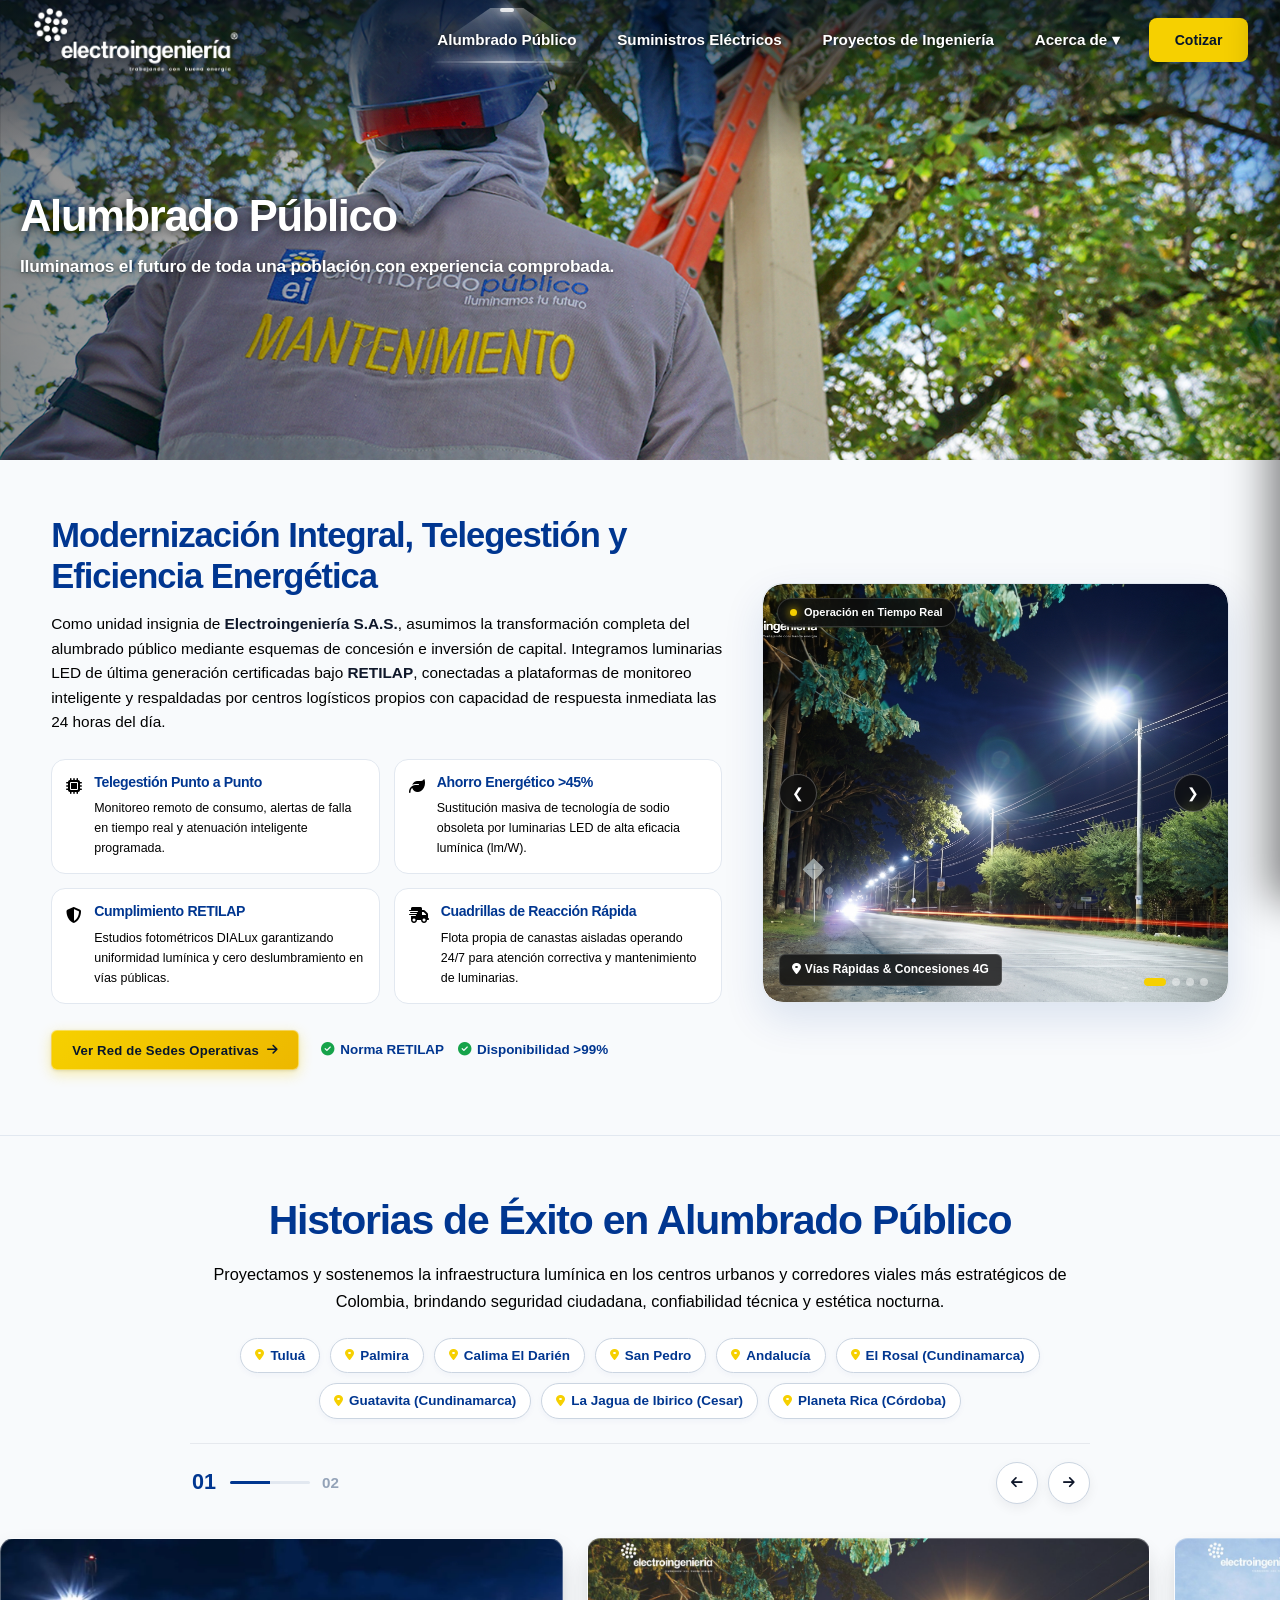
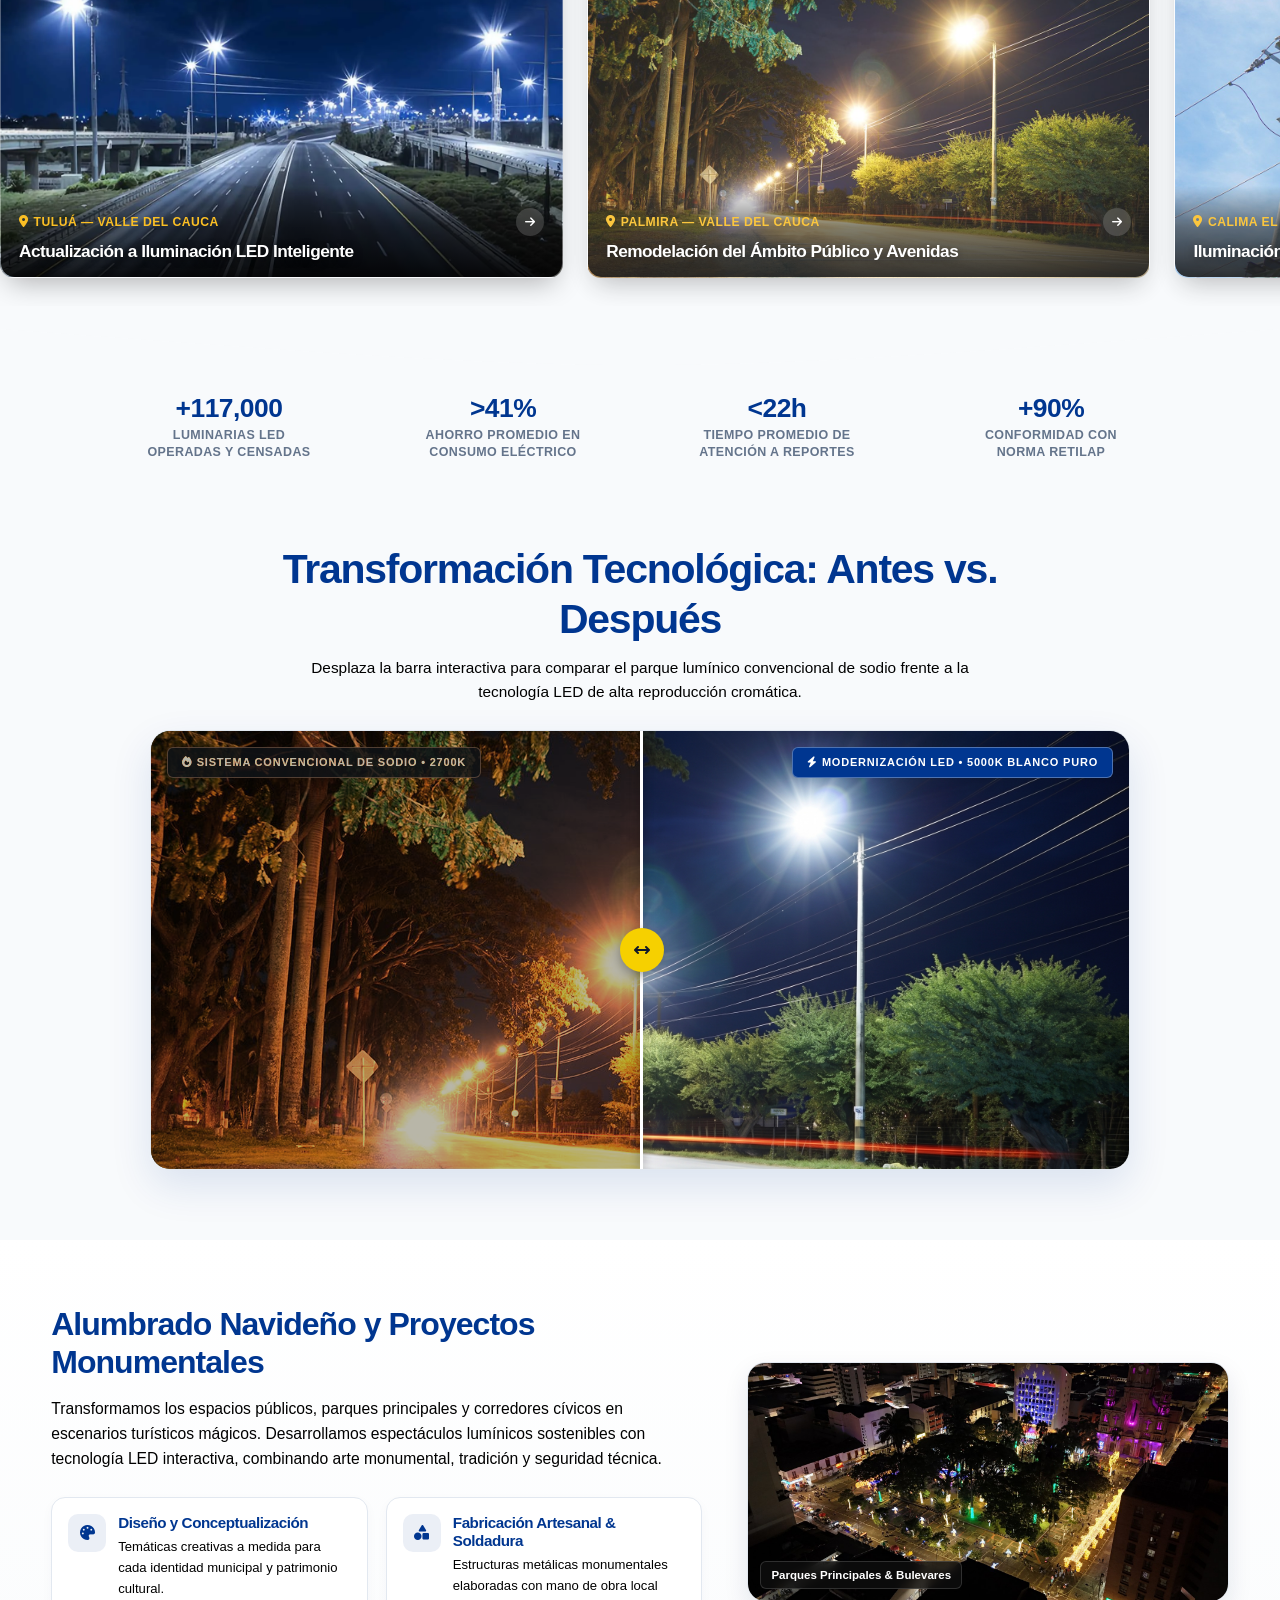
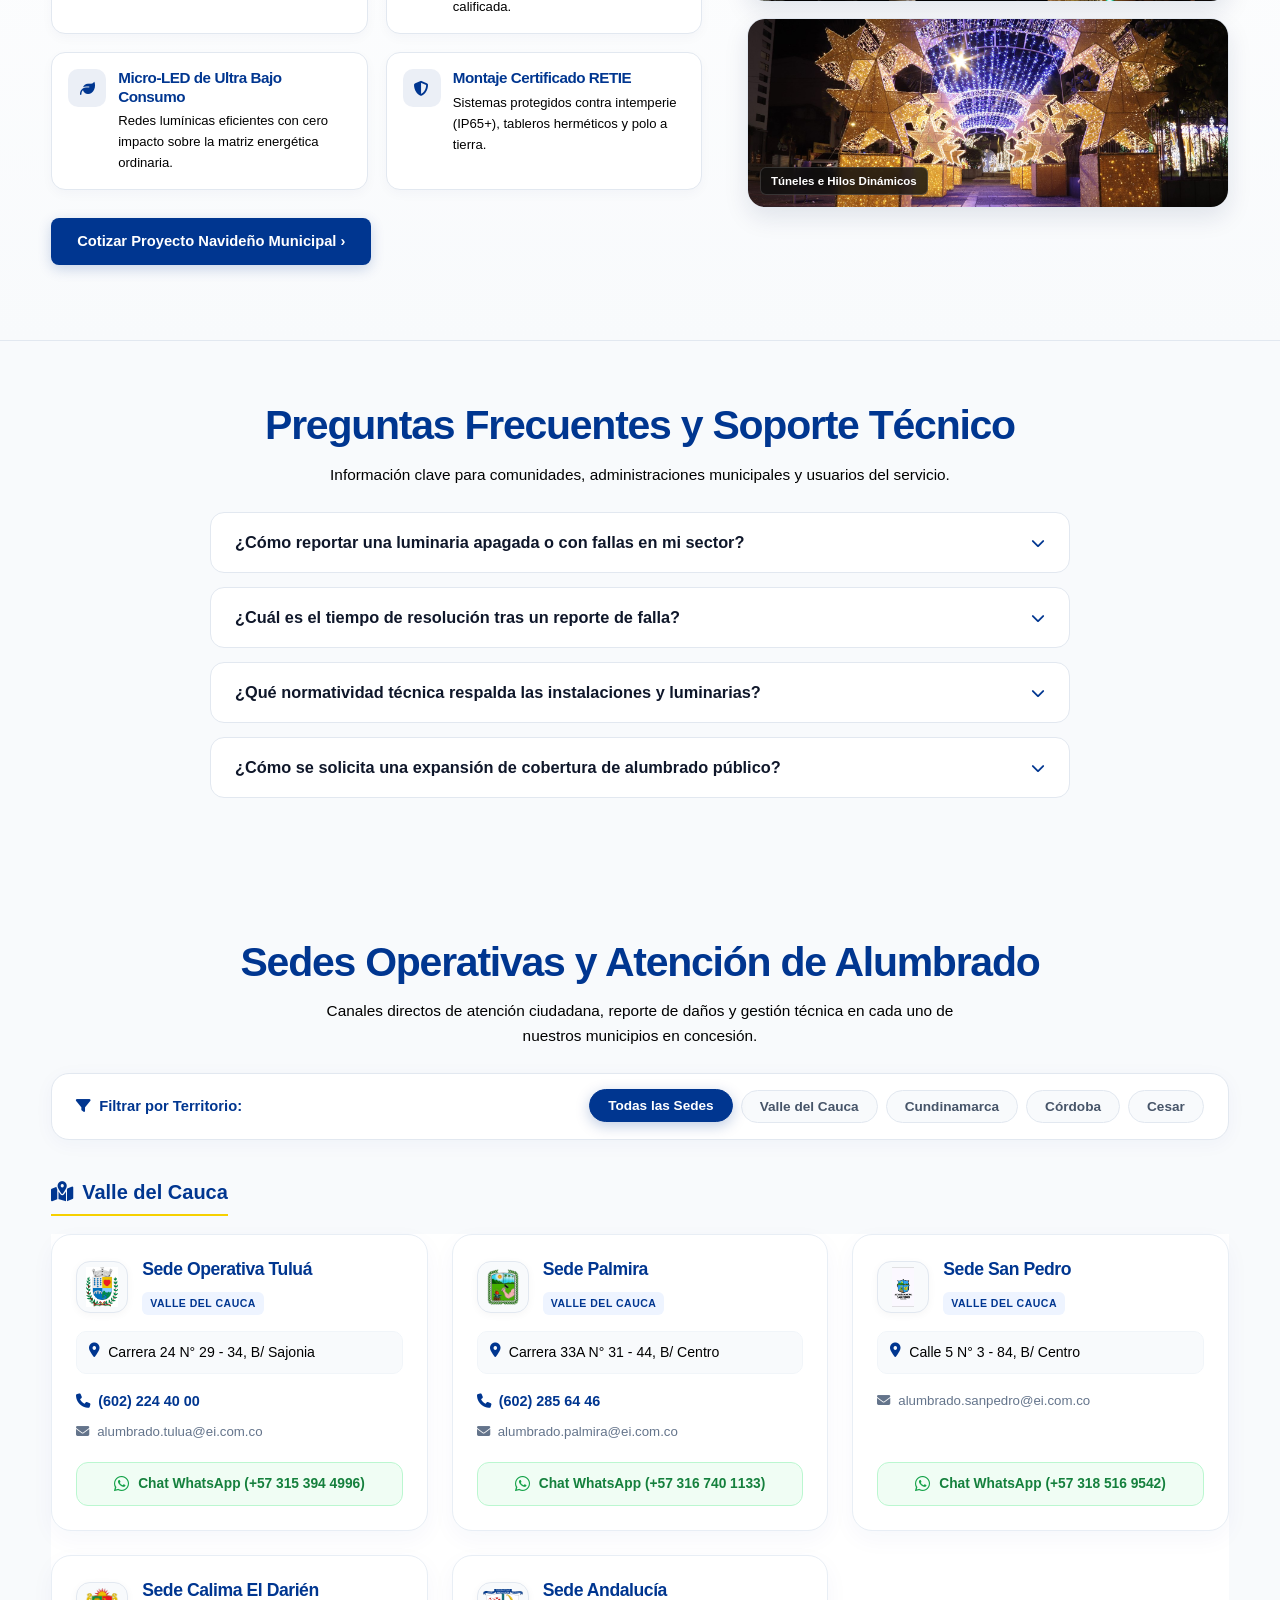
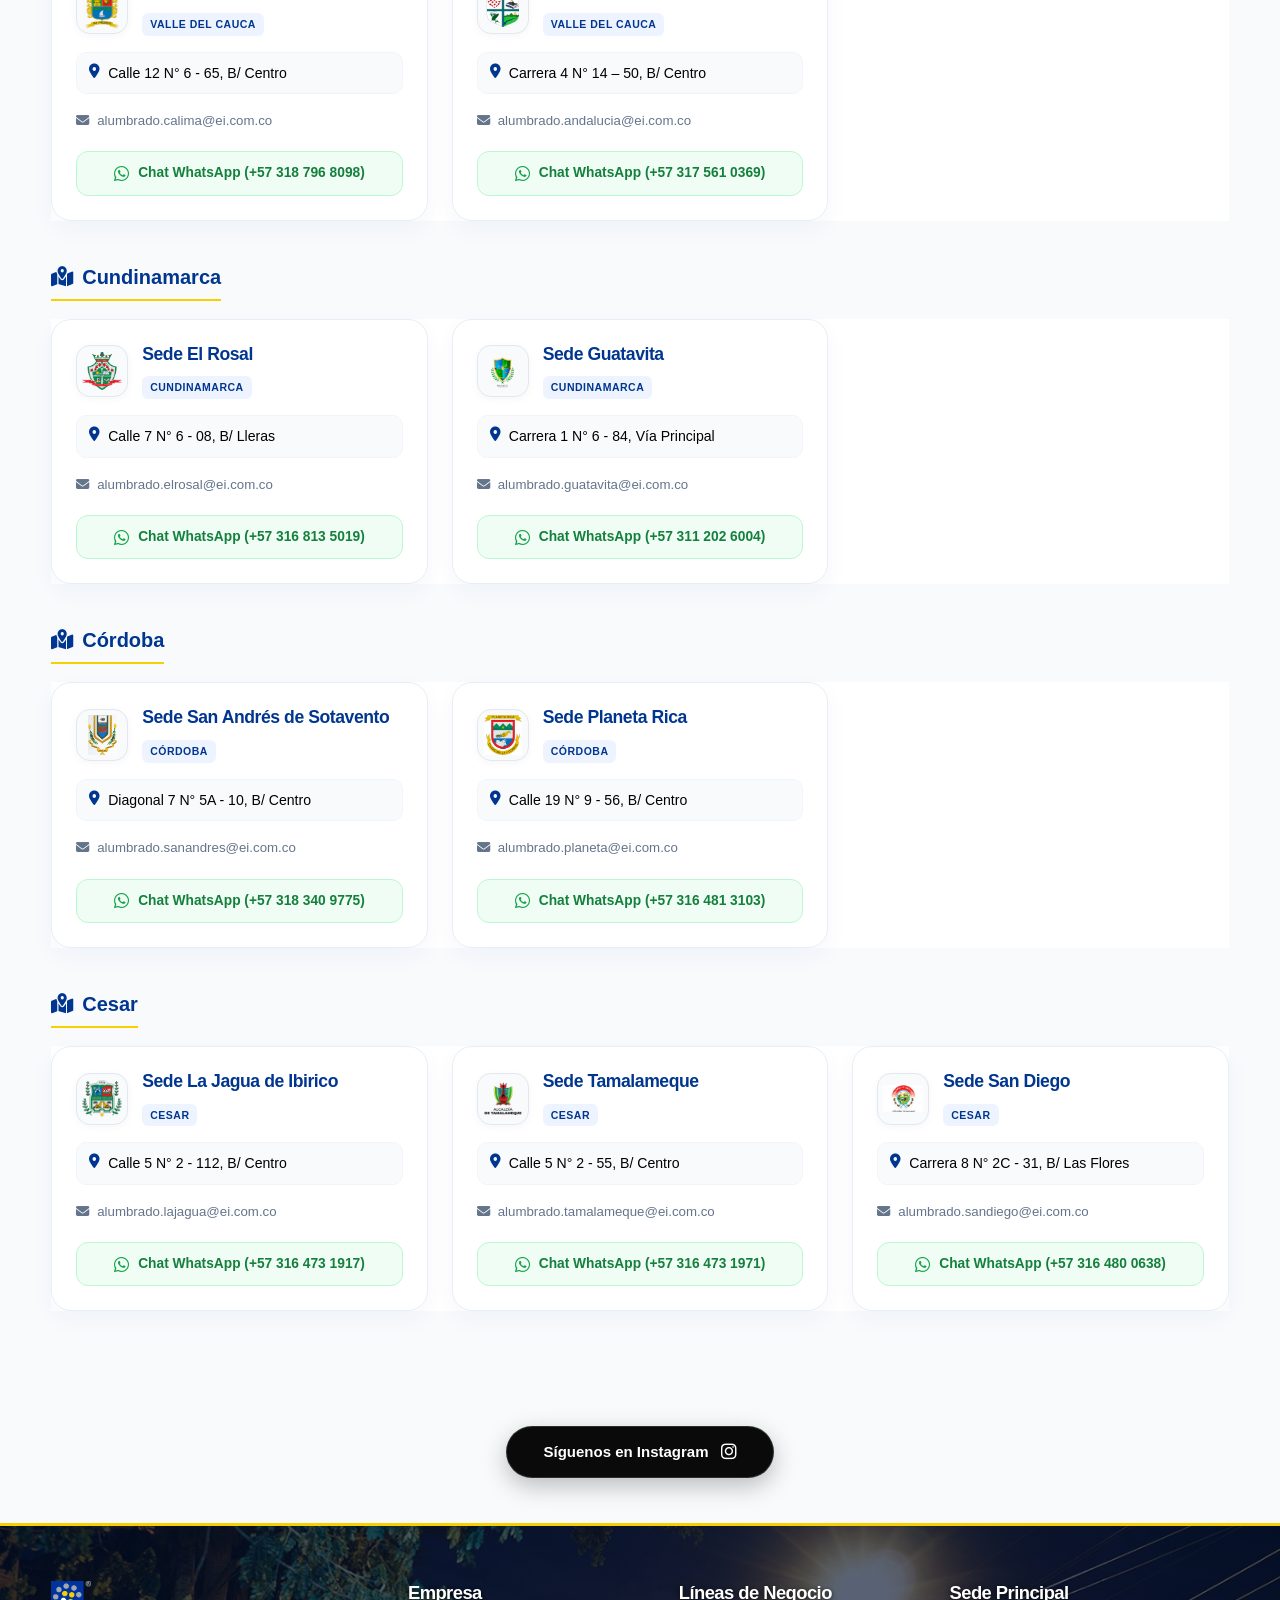
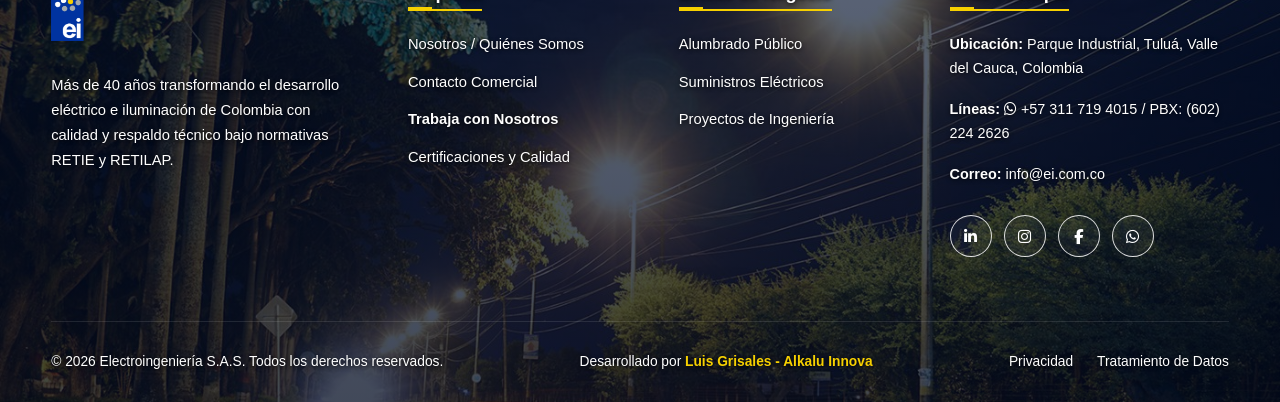
==== commit 209ecbcd: "Add files via upload" ====
--- a/alumbrado-publico.html
+++ b/alumbrado-publico.html
@@ -3,11 +3,16 @@
 <head>
   <meta charset="UTF-8">
   <meta name="viewport" content="width=device-width, initial-scale=1.0">
+  <!-- Meta-Tags de Seguridad y Blindaje -->
+  <meta http-equiv="Content-Security-Policy" content="default-src 'self'; script-src 'self' 'unsafe-inline' https://cdn.jsdelivr.net; style-src 'self' 'unsafe-inline' https://cdnjs.cloudflare.com https://cdn.jsdelivr.net; img-src 'self' data: https:; font-src 'self' https://cdnjs.cloudflare.com data:; connect-src 'self'; media-src 'self'; object-src 'none'; base-uri 'self'; form-action 'self' mailto:;">
+  <meta http-equiv="X-Content-Type-Options" content="nosniff">
+  <meta name="referrer" content="strict-origin-when-cross-origin">
   <meta name="description" content="Operación, modernización LED e infraestructura integral de alumbrado público y proyectos monumentales en Colombia bajo normativa RETILAP.">
   <title>Alumbrado Público | Electroingeniería S.A.S.</title>
   <link rel="stylesheet" href="css/variables.css">
   <link rel="stylesheet" href="css/main.css">
   <link rel="stylesheet" href="css/components.css">
+  <link rel="stylesheet" href="css/audit-fix.css">
   <link rel="stylesheet" href="https://cdnjs.cloudflare.com/ajax/libs/font-awesome/6.5.1/css/all.min.css">
   <link rel="stylesheet" href="https://cdn.jsdelivr.net/npm/swiper@11/swiper-bundle.min.css">
 </head>
@@ -252,20 +257,20 @@
         </div>
 
         <!-- Barra de Navegación y Progreso Premium -->
-        <div class="emblematic-controls-bar">
-          <div class="carousel-progress-wrapper">
-            <span class="carousel-counter-current" id="schreder-current-slide">01</span>
+        <div class="emblematic-controls-bar carousel-top-bar">
+          <div class="carousel-progress-wrapper carousel-counter-group">
+            <span class="carousel-counter-current carousel-num-current" id="schreder-current-slide">01</span>
             <div class="carousel-progress-track">
-              <div class="carousel-progress-fill" id="schreder-progress-fill"></div>
-            </div>
-            <span class="carousel-counter-total">04</span>
-          </div>
-
-          <div class="carousel-nav-group">
-            <button class="premium-nav-btn swiper-prev-btn" aria-label="Proyecto anterior">
+              <div class="carousel-progress-fill carousel-progress-line-fill" id="schreder-progress-fill"></div>
+            </div>
+            <span class="carousel-counter-total carousel-num-total">04</span>
+          </div>
+
+          <div class="carousel-nav-group carousel-nav-arrows">
+            <button class="premium-nav-btn swiper-prev-btn swiper-button-prev-custom" aria-label="Proyecto anterior">
               <i class="fa-solid fa-arrow-left"></i>
             </button>
-            <button class="premium-nav-btn swiper-next-btn" aria-label="Siguiente proyecto">
+            <button class="premium-nav-btn swiper-next-btn swiper-button-next-custom" aria-label="Siguiente proyecto">
               <i class="fa-solid fa-arrow-right"></i>
             </button>
           </div>
@@ -276,7 +281,7 @@
 
     <!-- Contenedor del Carrusel Premium Architectural -->
     <div class="schreder-stage-wrapper">
-      <div class="swiper mySchrederSwiper">
+      <div class="swiper mySchrederSwiper projects-carousel-container">
         <div class="swiper-wrapper">
 
           <!-- Proyecto 1: Tuluá -->
@@ -887,7 +892,6 @@
                 <i class="fa-brands fa-whatsapp"></i>
               </a>
             </div>
-            <a href="https://ei.com.co" target="_blank" rel="noopener noreferrer" class="footer-web-url">www.ei.com.co</a>
           </div>
         </div>
       </div>
@@ -902,6 +906,14 @@
     </div>
   </footer>
 
+  <!-- MODAL LIGHTBOX FULLSCREEN (SOLO MÓVIL) -->
+  <div id="mobile-image-modal" class="mobile-lightbox" aria-hidden="true">
+    <button type="button" class="lightbox-close-btn" id="lightbox-close" aria-label="Cerrar imagen">&times;</button>
+    <div class="lightbox-content-wrap">
+      <img id="lightbox-target-img" src="" alt="Ampliación de proyecto">
+    </div>
+  </div>
+
   <script src="https://cdn.jsdelivr.net/npm/swiper@11/swiper-bundle.min.js"></script>
   <script src="js/main.js"></script>
 </body>
--- a/css/main.css
+++ b/css/main.css
@@ -270,13 +270,13 @@
    TEXTO NEGRO EXCLUSIVAMENTE PARA SECCIONES DE CONTENIDO CLARO
    ========================================================================== */
 /* Solo párrafos dentro de secciones blancas o grises */
-.site-section.bg-white p:not(.pillar-card-accent *):not(.card-dark *):not(.card-blue *):not([class*="dark"] *):not([class*="accent"] *),
-.site-section.bg-light-gray p:not(.pillar-card-accent *):not(.card-dark *):not(.card-blue *):not([class*="dark"] *):not([class*="accent"] *),
-.section-with-divider.bg-light-gray p:not(.pillar-card-accent *):not(.card-dark *):not(.card-blue *):not([class*="dark"] *):not([class*="accent"] *),
-.section-with-divider.bg-white p:not(.pillar-card-accent *):not(.card-dark *):not(.card-blue *):not([class*="dark"] *):not([class*="accent"] *),
-.site-section:not(.bg-dark-blue):not(.kpi-premium-strip):not(.cta-section):not(.cta-banner):not(.bg-corporate-blue):not([class*="cta"]):not(.section-careers):not([class*="hero"]):not(.inner-hero-banner):not(.hero-slider-section) p:not(.pillar-card-accent *):not(.card-dark *):not(.card-blue *):not([class*="dark"] *):not([class*="accent"] *),
-.site-container:not(header *):not(footer *):not(.cta-section *):not(.cta-banner *):not(.bg-dark-blue *):not(.bg-corporate-blue *):not([class*="cta"] *):not(.section-careers *):not([class*="hero"] *):not(.inner-hero-banner *):not(.hero-slider-section *):not(.pillar-card-accent *):not(.card-dark *):not(.card-blue *):not([class*="dark"] *):not([class*="accent"] *) p,
-.container:not(header *):not(footer *):not(.cta-section *):not(.cta-banner *):not(.bg-dark-blue *):not(.bg-corporate-blue *):not([class*="cta"] *):not(.section-careers *):not([class*="hero"] *):not(.inner-hero-banner *):not(.hero-slider-section *):not(.pillar-card-accent *):not(.card-dark *):not(.card-blue *):not([class*="dark"] *):not([class*="accent"] *) p,
+.site-section.bg-white p:not(.pillar-card-accent *):not(.card-dark *):not(.card-blue *):not(.detail-cta-card-sidebar *):not(.advisory-card *):not(.project-contact-card *):not([class*="dark"] *):not([class*="accent"] *),
+.site-section.bg-light-gray p:not(.pillar-card-accent *):not(.card-dark *):not(.card-blue *):not(.detail-cta-card-sidebar *):not(.advisory-card *):not(.project-contact-card *):not([class*="dark"] *):not([class*="accent"] *),
+.section-with-divider.bg-light-gray p:not(.pillar-card-accent *):not(.card-dark *):not(.card-blue *):not(.detail-cta-card-sidebar *):not(.advisory-card *):not(.project-contact-card *):not([class*="dark"] *):not([class*="accent"] *),
+.section-with-divider.bg-white p:not(.pillar-card-accent *):not(.card-dark *):not(.card-blue *):not(.detail-cta-card-sidebar *):not(.advisory-card *):not(.project-contact-card *):not([class*="dark"] *):not([class*="accent"] *),
+.site-section:not(.bg-dark-blue):not(.kpi-premium-strip):not(.cta-section):not(.cta-banner):not(.bg-corporate-blue):not([class*="cta"]):not(.section-careers):not([class*="hero"]):not(.inner-hero-banner):not(.hero-slider-section) p:not(.pillar-card-accent *):not(.card-dark *):not(.card-blue *):not(.detail-cta-card-sidebar *):not(.advisory-card *):not(.project-contact-card *):not([class*="dark"] *):not([class*="accent"] *),
+.site-container:not(header *):not(footer *):not(.cta-section *):not(.cta-banner *):not(.bg-dark-blue *):not(.bg-corporate-blue *):not([class*="cta"] *):not(.section-careers *):not([class*="hero"] *):not(.inner-hero-banner *):not(.hero-slider-section *):not(.pillar-card-accent *):not(.card-dark *):not(.card-blue *):not(.detail-cta-card-sidebar *):not(.advisory-card *):not(.project-contact-card *):not([class*="dark"] *):not([class*="accent"] *) p,
+.container:not(header *):not(footer *):not(.cta-section *):not(.cta-banner *):not(.bg-dark-blue *):not(.bg-corporate-blue *):not([class*="cta"] *):not(.section-careers *):not([class*="hero"] *):not(.inner-hero-banner *):not(.hero-slider-section *):not(.pillar-card-accent *):not(.card-dark *):not(.card-blue *):not(.detail-cta-card-sidebar *):not(.advisory-card *):not(.project-contact-card *):not([class*="dark"] *):not([class*="accent"] *) p,
 .section-lead,
 .section-desc,
 .unidades-subtitle,
@@ -553,18 +553,25 @@
 /* Título dentro de la sección CTA: Blanco y en negrita */
 .cta-section h2,
 .cta-section h3,
+.cta-section h4,
 .cta-banner h2,
 .cta-banner h3,
+.cta-banner h4,
 .section-cta h2,
 .section-cta h3,
+.section-cta h4,
 [class*="cta"] h2,
 [class*="cta"] h3,
+[class*="cta"] h4,
 .bg-corporate-blue h2,
 .bg-corporate-blue h3,
+.bg-corporate-blue h4,
 .bg-dark-blue h2,
 .bg-dark-blue h3,
+.bg-dark-blue h4,
 .section-careers h2,
-.section-careers h3 {
+.section-careers h3,
+.section-careers h4 {
   color: #FFFFFF !important;
   font-weight: 800 !important;
   text-shadow: 0 2px 4px rgba(0, 15, 40, 0.4);
@@ -606,6 +613,72 @@
 .cta-banner a:not(.btn):not([class*="btn"]) {
   color: #FFFFFF !important;
   text-decoration: underline;
+}
+
+/* ==========================================================================
+   SOLUCIONES POR UNIDAD DE NEGOCIO (SUMINISTROS)
+   ========================================================================== */
+.solutions-showcase-grid {
+  display: grid;
+  grid-template-columns: 1fr 1fr;
+  grid-template-rows: 280px 280px;
+  gap: 20px;
+  width: 100%;
+}
+
+.solution-showcase-card {
+  position: relative;
+  border-radius: 18px;
+  overflow: hidden;
+  box-shadow: 0 10px 24px rgba(0, 30, 80, 0.08);
+  border: 1px solid rgba(226, 232, 240, 0.8);
+  height: 100%;
+  width: 100%;
+  background-color: #0A0A0A !important;
+  background-size: cover !important;
+  background-position: center !important;
+  background-repeat: no-repeat !important;
+  transition: transform 0.3s ease, box-shadow 0.3s ease;
+}
+
+.solution-showcase-card:hover {
+  transform: translateY(-3px);
+  box-shadow: 0 16px 32px rgba(0, 0, 0, 0.25);
+}
+
+.solution-showcase-card .solution-bg-slide {
+  position: absolute;
+  top: 0;
+  left: 0;
+  right: 0;
+  bottom: 0;
+  width: 100%;
+  height: 100%;
+  background-size: cover !important;
+  background-position: center !important;
+  background-repeat: no-repeat !important;
+  z-index: 1;
+}
+
+.solution-showcase-card .solution-card-overlay {
+  position: absolute;
+  top: 0;
+  left: 0;
+  right: 0;
+  bottom: 0;
+  background: linear-gradient(180deg, rgba(7, 22, 44, 0.05) 0%, rgba(7, 22, 44, 0.35) 45%, rgba(7, 22, 44, 0.88) 100%) !important;
+  pointer-events: none;
+  z-index: 2;
+}
+
+@media (max-width: 900px) {
+  .solutions-showcase-grid {
+    grid-template-columns: 1fr;
+    grid-template-rows: auto;
+  }
+  .solution-showcase-card {
+    height: 240px;
+  }
 }
 
 /* ==========================================================================
@@ -942,6 +1015,12 @@
   z-index: 2;
 }
 
+.slide.slide-exiting {
+  opacity: 0;
+  visibility: visible;
+  z-index: 1;
+}
+
 .slide-bg {
   position: absolute;
   top: 0;
@@ -950,12 +1029,25 @@
   height: 100%;
   background-size: cover;
   background-position: center;
-  transition: transform 6s cubic-bezier(0.25, 1, 0.5, 1);
   transform: scale(1);
+  will-change: transform;
 }
 
 .slide.active .slide-bg {
+  animation: heroKenBurns 6s linear forwards;
+}
+
+.slide.slide-exiting .slide-bg {
   transform: scale(1.12);
+}
+
+@keyframes heroKenBurns {
+  0% {
+    transform: scale(1);
+  }
+  100% {
+    transform: scale(1.12);
+  }
 }
 
 /* Capa de degradado lateral luminosa y limpia (estilo referencia) */
@@ -1303,3 +1395,611 @@
   line-height: 1.6 !important;
 }
 
+/* ==========================================================================
+   BOTÓN CTA AMARILLO ("COTIZAR CON ASESOR")
+   ========================================================================== */
+.btn-cotizar-asesor,
+a[href*="cotizar"].btn-outline,
+.hero-banner .btn-outline,
+.banner-cta-btn {
+  background-color: #F6D000 !important; /* Amarillo corporativo sólido */
+  color: #07162C !important;            /* Texto e ícono azul noche profundo */
+  border: 1px solid #F6D000 !important;
+  font-weight: 700 !important;
+  font-size: 0.95rem !important;
+  padding: 12px 24px !important;
+  border-radius: 6px !important;        /* Esquinas sutiles y profesionales */
+  display: inline-flex !important;
+  align-items: center !important;
+  gap: 8px !important;
+  text-decoration: none !important;
+  box-shadow: 0 4px 14px rgba(0, 0, 0, 0.25) !important;
+  transition: all 0.25s ease !important;
+}
+
+/* Forzar que el ícono y el texto también sean oscuros */
+.btn-cotizar-asesor i,
+.btn-cotizar-asesor svg,
+.btn-cotizar-asesor span,
+a[href*="cotizar"].btn-outline i,
+a[href*="cotizar"].btn-outline span {
+  color: #07162C !important;
+}
+
+/* Efecto Hover */
+.btn-cotizar-asesor:hover,
+a[href*="cotizar"].btn-outline:hover {
+  background-color: #E5C200 !important;
+  border-color: #E5C200 !important;
+  color: #07162C !important;
+  transform: translateY(-2px);
+  box-shadow: 0 6px 18px rgba(0, 0, 0, 0.35) !important;
+}
+
+.btn-cotizar-asesor:hover i,
+.btn-cotizar-asesor:hover svg,
+.btn-cotizar-asesor:hover span,
+a[href*="cotizar"].btn-outline:hover i,
+a[href*="cotizar"].btn-outline:hover span {
+  color: #07162C !important;
+}
+
+/* ==========================================================================
+   ENLACE / BOTÓN / TÍTULO "ENVÍA TU CV (PDF)" EN BLANCO
+   ========================================================================== */
+a[href*="cv"],
+a[href*="trabaja"],
+.btn-cv,
+.cv-link,
+.cv-title,
+[class*="cv"] a,
+[class*="talento"] a,
+.careers-action-box h4,
+.section-careers h4,
+#trabaja-con-nosotros h4,
+[class*="careers"] h4,
+.bg-dark-blue a:not(.btn-yellow):not(.btn-cotizar):not(.btn-primary-action):not(.btn-cotizar-asesor),
+.section-talent a {
+  color: #FFFFFF !important;
+  font-weight: 600 !important;
+  text-decoration: none;
+  transition: color 0.2s ease, opacity 0.2s ease;
+}
+
+a[href*="cv"]:hover,
+.btn-cv:hover,
+.cv-link:hover {
+  color: #FFFFFF !important;
+  opacity: 0.85;
+}
+
+/* Si es un botón tipo outline en esa sección */
+.btn-cv-outline,
+a[href*="cv"].btn {
+  border: 1.5px solid #FFFFFF !important;
+  color: #FFFFFF !important;
+  padding: 10px 22px;
+  border-radius: 6px;
+  display: inline-block;
+}
+
+.btn-cv-outline:hover,
+a[href*="cv"].btn:hover {
+  background-color: #FFFFFF !important;
+  color: #003690 !important;
+}
+
+/* ==========================================================================
+   BLINDAJE DE CONTENEDOR FLOTANTE / CARD DE ASESORÍA TÉCNICA
+   ========================================================================== */
+
+/* Contenedor general de la tarjeta azul */
+.advisory-card,
+.project-contact-card,
+.service-integral-card,
+.bg-gradient-blue-card,
+.detail-cta-card-sidebar,
+[class*="similar-project"],
+[class*="advisory"] {
+  color: #FFFFFF !important;
+}
+
+/* 1. Título: Blanco puro */
+.advisory-card h2,
+.advisory-card h3,
+.advisory-card h4,
+.project-contact-card h2,
+.project-contact-card h3,
+.project-contact-card h4,
+.detail-cta-card-sidebar h2,
+.detail-cta-card-sidebar h3,
+.detail-cta-card-sidebar h4,
+[class*="similar-project"] h2,
+[class*="similar-project"] h3,
+[class*="similar-project"] h4 {
+  color: #FFFFFF !important;
+  font-weight: 800 !important;
+  font-size: clamp(1.35rem, 1.8vw, 1.6rem) !important;
+  letter-spacing: -0.025em !important;
+  line-height: 1.25 !important;
+  text-shadow: 0 2px 6px rgba(0, 10, 25, 0.45) !important;
+  margin-top: 12px !important;
+  margin-bottom: 12px !important;
+}
+
+/* 2. Párrafo descriptivo: Blanco nítido y legible */
+.advisory-card p,
+.project-contact-card p,
+.detail-cta-card-sidebar p,
+[class*="similar-project"] p {
+  color: #E2E8F0 !important;
+  font-weight: 400 !important;
+  font-size: 0.95rem !important;
+  line-height: 1.6 !important;
+  margin-bottom: 20px !important;
+  text-shadow: 0 1px 3px rgba(0, 0, 0, 0.3) !important;
+}
+
+/* 3. Lista de viñetas / Checks */
+.advisory-card ul,
+.project-contact-card ul,
+.detail-cta-card-sidebar ul,
+.sidebar-check-list,
+[class*="similar-project"] ul {
+  list-style: none !important;
+  padding: 0 !important;
+  margin: 0 0 24px 0 !important;
+}
+
+.advisory-card li,
+.project-contact-card li,
+.detail-cta-card-sidebar li,
+.sidebar-check-list li,
+[class*="similar-project"] li {
+  color: #FFFFFF !important;
+  font-size: 0.92rem !important;
+  font-weight: 600 !important;
+  display: flex !important;
+  align-items: center !important;
+  gap: 10px !important;
+  margin-bottom: 12px !important;
+}
+
+.sidebar-check-list i,
+.advisory-card li i,
+.project-contact-card li i {
+  color: #F6D000 !important;
+  font-size: 1rem !important;
+  flex-shrink: 0 !important;
+}
+
+/* 4. Botón CTA Amarillo */
+.advisory-card .btn-yellow,
+.project-contact-card .btn-yellow,
+.advisory-card .btn-sidebar-quote,
+.detail-cta-card-sidebar .btn-sidebar-quote,
+.btn-sidebar-quote,
+[class*="similar-project"] .btn {
+  width: 100% !important;
+  background-color: #F6D000 !important;
+  color: #07162C !important;
+  font-weight: 700 !important;
+  font-size: 1rem !important;
+  padding: 14px 20px !important;
+  border-radius: 6px !important;
+  display: flex !important;
+  align-items: center !important;
+  justify-content: center !important;
+  gap: 10px !important;
+  text-decoration: none !important;
+  border: none !important;
+  box-shadow: 0 4px 14px rgba(0, 0, 0, 0.25) !important;
+  transition: background-color 0.2s ease, transform 0.2s ease !important;
+}
+
+.advisory-card .btn-yellow:hover,
+.project-contact-card .btn-yellow:hover,
+.advisory-card .btn-sidebar-quote:hover,
+.detail-cta-card-sidebar .btn-sidebar-quote:hover,
+.btn-sidebar-quote:hover,
+[class*="similar-project"] .btn:hover {
+  background-color: #E5C200 !important;
+  color: #07162C !important;
+  transform: translateY(-2px);
+  box-shadow: 0 6px 18px rgba(0, 0, 0, 0.35) !important;
+}
+
+.advisory-card .btn-yellow i,
+.project-contact-card .btn-yellow i,
+.advisory-card .btn-sidebar-quote i,
+.detail-cta-card-sidebar .btn-sidebar-quote i,
+.btn-sidebar-quote i,
+[class*="similar-project"] .btn i {
+  color: #07162C !important;
+}
+
+/* ==========================================================================
+   BLINDAJE TOTAL DE LA TARJETA DE ASESORÍA AZUL
+   ========================================================================== */
+div:has(> .btn-yellow),
+div:has(> a[href*="cotizar"]),
+div:has(> button[class*="yellow"]),
+aside:has(> .btn-yellow),
+aside:has(> a[href*="cotizar"]),
+aside:has(> .btn-sidebar-quote),
+.advisory-card,
+.project-contact-card,
+.detail-cta-card-sidebar {
+  color: #FFFFFF !important;
+}
+
+div:has(> .btn-yellow) h2,
+div:has(> .btn-yellow) h3,
+div:has(> .btn-yellow) h4,
+div:has(> .btn-yellow) p,
+div:has(> .btn-yellow) span:not(.badge):not([class*="servicio"]),
+aside:has(> .btn-yellow) h2,
+aside:has(> .btn-yellow) h3,
+aside:has(> .btn-yellow) h4,
+aside:has(> .btn-yellow) p,
+aside:has(> .btn-yellow) span:not(.badge):not([class*="servicio"]),
+aside:has(> .btn-sidebar-quote) h3,
+aside:has(> .btn-sidebar-quote) p,
+.detail-cta-card-sidebar h3,
+.detail-cta-card-sidebar p {
+  color: #FFFFFF !important;
+}
+
+/* ==========================================================================
+   ESPACIADO UNIFORME EN METADATOS TÉCNICOS
+   ========================================================================== */
+.project-meta-strip,
+.product-specs-chips,
+.card-meta-info,
+[class*="meta-strip"],
+[class*="meta-info"],
+[class*="specs-chips"] {
+  display: flex !important;
+  align-items: center !important;
+  flex-wrap: wrap !important;
+  gap: 18px !important; /* Espacio generoso entre cada dato/ítem */
+  margin-top: 14px !important;
+  margin-bottom: 12px !important; /* Espacio antes del título o texto siguiente */
+}
+
+.project-meta-strip .meta-item,
+.product-specs-chips .spec-chip,
+.spec-chip,
+.meta-item,
+.card-meta-info span {
+  display: inline-flex !important;
+  align-items: center !important;
+  gap: 6px !important; /* Espacio entre el ícono y su texto */
+  font-size: 0.85rem !important;
+  font-weight: 600 !important;
+  color: #334155 !important;
+}
+
+.project-meta-strip .meta-item i,
+.product-specs-chips .spec-chip i,
+.spec-chip i,
+.meta-item i {
+  color: var(--color-primary, #003690);
+  font-size: 0.9rem !important;
+  margin-right: 0 !important;
+}
+
+/* Si están como texto plano dentro de un párrafo o span con emojis */
+.card-tags-inline {
+  display: flex !important;
+  gap: 16px !important;
+  margin-bottom: 10px !important;
+}
+
+/* ==========================================================================
+   SUPRESIÓN TOTAL DE MARCAS DE AGUA / DOMINIO FLOTANTE
+   ========================================================================== */
+.site-domain-tag,
+.hero-domain-link,
+.banner-domain,
+.watermark-url,
+.footer-web-url,
+[class*="domain-tag"],
+[class*="watermark"],
+.hero-banner [class*="domain"],
+.inner-hero-banner [class*="domain"],
+.hero-slider-section [class*="domain"] {
+  display: none !important;
+  visibility: hidden !important;
+  opacity: 0 !important;
+  pointer-events: none !important;
+  height: 0 !important;
+  width: 0 !important;
+}
+
+/* ==========================================================================
+   ESTABILIZACIÓN CAROUSEL PROPORCIONAL
+   ========================================================================== */
+
+/* Contenedor principal con recorte limpio */
+.projects-carousel-container,
+.mySchrederSwiper {
+  width: 100%;
+  overflow: visible !important; /* Permite ver la slide que asoma a la derecha */
+  padding: 20px 0 40px 0;
+  position: relative;
+}
+
+.projects-carousel-container .swiper-wrapper,
+.mySchrederSwiper .swiper-wrapper {
+  align-items: stretch;
+  will-change: transform; /* Activa renderizado por GPU */
+  transition-timing-function: cubic-bezier(0.25, 1, 0.5, 1) !important;
+}
+
+/* Anchos por slide: Proporción balanceada y compacta */
+.projects-carousel-container .swiper-slide,
+.mySchrederSwiper .swiper-slide,
+.premium-project-slide {
+  width: 44% !important; /* Proporción elegante */
+  height: 340px !important; /* Altura compacta y equilibrada */
+  border-radius: 14px !important;
+  overflow: hidden !important;
+  position: relative !important;
+  flex-shrink: 0 !important;
+  /* Eliminar transition: all que congela Swiper */
+  transition: opacity 0.4s ease, filter 0.4s ease !important;
+}
+
+/* Slides inactivas (las que van quedando a la derecha) */
+.projects-carousel-container .swiper-slide:not(.swiper-slide-active),
+.mySchrederSwiper .swiper-slide:not(.swiper-slide-active),
+.premium-project-slide:not(.swiper-slide-active) {
+  opacity: 0.88;
+}
+
+/* Adaptabilidad en tablets y móviles */
+@media (max-width: 1024px) {
+  .projects-carousel-container .swiper-slide,
+  .mySchrederSwiper .swiper-slide,
+  .premium-project-slide {
+    width: 60% !important;
+    height: 310px !important;
+  }
+}
+
+@media (max-width: 640px) {
+  .projects-carousel-container .swiper-slide,
+  .mySchrederSwiper .swiper-slide,
+  .premium-project-slide {
+    width: 85% !important;
+    height: 250px !important;
+  }
+}
+
+/* ==========================================================================
+   PAGINADOR SUPERIOR (01 —— 04 Y FLECHAS)
+   ========================================================================== */
+.carousel-top-bar {
+  display: flex;
+  align-items: center;
+  justify-content: space-between;
+  margin-bottom: 24px;
+}
+
+.carousel-counter-group {
+  display: flex;
+  align-items: center;
+  gap: 12px;
+  font-weight: 700;
+  font-size: 1rem;
+}
+
+.carousel-num-current {
+  color: #003690 !important; /* Azul corporativo */
+}
+
+.carousel-progress-track {
+  width: 80px !important;
+  height: 3px !important;
+  background-color: #E2E8F0;
+  border-radius: 2px;
+  overflow: hidden;
+  position: relative;
+}
+
+.carousel-progress-line-fill {
+  height: 100%;
+  width: 25%;
+  background-color: #003690 !important;
+  transition: width 0.3s ease !important;
+}
+
+.carousel-num-total {
+  color: #94A3B8;
+}
+
+/* Botones de flecha */
+.carousel-nav-arrows {
+  display: flex;
+  gap: 10px;
+}
+
+.swiper-button-prev-custom,
+.swiper-button-next-custom {
+  width: 42px !important;
+  height: 42px !important;
+  border-radius: 50% !important;
+  border: 1px solid #CBD5E1 !important;
+  background: #FFFFFF !important;
+  display: flex;
+  align-items: center;
+  justify-content: center;
+  cursor: pointer;
+  color: #0F172A !important;
+  transition: all 0.2s ease !important;
+}
+
+.swiper-button-prev-custom:hover,
+.swiper-button-next-custom:hover {
+  background-color: #003690 !important;
+  border-color: #003690 !important;
+  color: #FFFFFF !important;
+}
+
+/* ==========================================================================
+   MODAL LIGHTBOX MÓVIL (SOLO DISPOSITIVOS ≤ 768px)
+   ========================================================================== */
+.mobile-lightbox {
+  display: none;
+  position: fixed;
+  inset: 0;
+  width: 100vw;
+  height: 100vh;
+  background: rgba(7, 22, 44, 0.94); /* Azul profundo corporativo con alta opacidad */
+  backdrop-filter: blur(10px);
+  -webkit-backdrop-filter: blur(10px);
+  z-index: 999999;
+  align-items: center;
+  justify-content: center;
+  padding: 20px;
+  box-sizing: border-box;
+  opacity: 0;
+  transition: opacity 0.25s ease-in-out;
+}
+
+.mobile-lightbox.is-open {
+  display: flex;
+  opacity: 1;
+}
+
+.lightbox-content-wrap {
+  position: relative;
+  max-width: 100%;
+  max-height: 85vh;
+  display: flex;
+  align-items: center;
+  justify-content: center;
+}
+
+.lightbox-content-wrap img {
+  max-width: 100%;
+  max-height: 85vh;
+  object-fit: contain;
+  border-radius: 8px;
+  box-shadow: 0 10px 30px rgba(0, 0, 0, 0.5);
+}
+
+/* Botón de cierre X en la esquina superior derecha */
+.lightbox-close-btn {
+  position: absolute;
+  top: 18px;
+  right: 18px;
+  width: 44px;
+  height: 44px;
+  border-radius: 50%;
+  background: rgba(255, 255, 255, 0.15);
+  border: 1px solid rgba(255, 255, 255, 0.3);
+  color: #FFFFFF;
+  font-size: 2rem;
+  line-height: 1;
+  display: flex;
+  align-items: center;
+  justify-content: center;
+  cursor: pointer;
+  z-index: 10;
+  touch-action: manipulation;
+}
+
+.lightbox-close-btn:active {
+  background: rgba(255, 255, 255, 0.35);
+}
+
+/* Deshabilitar completamente en pantallas mayores a 768px */
+@media (min-width: 769px) {
+  .mobile-lightbox,
+  .mobile-lightbox.is-open {
+    display: none !important;
+  }
+}
+
+/* ==========================================================================
+   AUDITORÍA FINAL: BLINDAJE DE JERARQUÍA Y CONTRASTE
+   ========================================================================== */
+
+/* 1. Menú y Header */
+header nav a:not(.btn-quote-header):not(.btn-cotizar):not([class*="btn"]),
+.site-header .nav-link {
+  color: #FFFFFF !important;
+  text-shadow: 0 1px 4px rgba(0, 0, 0, 0.75) !important;
+}
+
+.btn-quote-header,
+header nav a.btn-quote-header,
+.btn-cotizar {
+  color: #07162C !important;
+  background-color: #F6D000 !important;
+  text-shadow: none !important;
+}
+
+/* 2. Hero y Banners */
+.hero p,
+.hero-banner p,
+.inner-hero p,
+.inner-hero-banner p,
+.hero-lead {
+  color: #FFFFFF !important;
+  text-shadow: 0 2px 6px rgba(0, 0, 0, 0.7) !important;
+}
+
+/* 3. Contenedores y Tarjetas Oscuras */
+.card-dark p,
+.card-blue p,
+.advisory-card p,
+.project-contact-card p,
+div:has(> .btn-yellow) p,
+div:has(> a[href*="cotizar"]) p {
+  color: #F8FAFC !important;
+  opacity: 0.95 !important;
+}
+
+.card-dark h2, .card-dark h3,
+.advisory-card h2, .advisory-card h3,
+div:has(> .btn-yellow) h2,
+div:has(> .btn-yellow) h3 {
+  color: #FFFFFF !important;
+  text-shadow: 0 2px 4px rgba(0, 0, 0, 0.5) !important;
+}
+
+/* 4. Tarjetas Blancas / Claras */
+.site-section.bg-white .card h3,
+.site-section.bg-light-gray .card h3,
+.bg-white .card h3,
+.bg-light-gray .card h3 {
+  color: #003690 !important;
+  text-shadow: none !important;
+}
+
+.site-section.bg-white .card p,
+.site-section.bg-light-gray .card p,
+.bg-white .card p,
+.bg-light-gray .card p {
+  color: #111827 !important;
+}
+
+/* 5. Supresión de Watermark */
+.site-domain-tag,
+.hero-domain-link,
+.watermark-url {
+  display: none !important;
+}
+
+
+
+
+
+
+
+
+
+
--- a/css/components.css
+++ b/css/components.css
@@ -305,13 +305,13 @@
    TEXTO NEGRO EXCLUSIVAMENTE PARA SECCIONES DE CONTENIDO CLARO
    ========================================================================== */
 /* Solo párrafos dentro de secciones blancas o grises */
-.site-section.bg-white p:not(.pillar-card-accent *):not(.card-dark *):not(.card-blue *):not([class*="dark"] *):not([class*="accent"] *),
-.site-section.bg-light-gray p:not(.pillar-card-accent *):not(.card-dark *):not(.card-blue *):not([class*="dark"] *):not([class*="accent"] *),
-.section-with-divider.bg-light-gray p:not(.pillar-card-accent *):not(.card-dark *):not(.card-blue *):not([class*="dark"] *):not([class*="accent"] *),
-.section-with-divider.bg-white p:not(.pillar-card-accent *):not(.card-dark *):not(.card-blue *):not([class*="dark"] *):not([class*="accent"] *),
-.site-section:not(.bg-dark-blue):not(.kpi-premium-strip):not(.cta-section):not(.cta-banner):not(.bg-corporate-blue):not([class*="cta"]):not(.section-careers):not([class*="hero"]):not(.inner-hero-banner):not(.hero-slider-section) p:not(.pillar-card-accent *):not(.card-dark *):not(.card-blue *):not([class*="dark"] *):not([class*="accent"] *),
-.site-container:not(header *):not(footer *):not(.cta-section *):not(.cta-banner *):not(.bg-dark-blue *):not(.bg-corporate-blue *):not([class*="cta"] *):not(.section-careers *):not([class*="hero"] *):not(.inner-hero-banner *):not(.hero-slider-section *):not(.pillar-card-accent *):not(.card-dark *):not(.card-blue *):not([class*="dark"] *):not([class*="accent"] *) p,
-.container:not(header *):not(footer *):not(.cta-section *):not(.cta-banner *):not(.bg-dark-blue *):not(.bg-corporate-blue *):not([class*="cta"] *):not(.section-careers *):not([class*="hero"] *):not(.inner-hero-banner *):not(.hero-slider-section *):not(.pillar-card-accent *):not(.card-dark *):not(.card-blue *):not([class*="dark"] *):not([class*="accent"] *) p,
+.site-section.bg-white p:not(.pillar-card-accent *):not(.card-dark *):not(.card-blue *):not(.detail-cta-card-sidebar *):not(.advisory-card *):not(.project-contact-card *):not([class*="dark"] *):not([class*="accent"] *),
+.site-section.bg-light-gray p:not(.pillar-card-accent *):not(.card-dark *):not(.card-blue *):not(.detail-cta-card-sidebar *):not(.advisory-card *):not(.project-contact-card *):not([class*="dark"] *):not([class*="accent"] *),
+.section-with-divider.bg-light-gray p:not(.pillar-card-accent *):not(.card-dark *):not(.card-blue *):not(.detail-cta-card-sidebar *):not(.advisory-card *):not(.project-contact-card *):not([class*="dark"] *):not([class*="accent"] *),
+.section-with-divider.bg-white p:not(.pillar-card-accent *):not(.card-dark *):not(.card-blue *):not(.detail-cta-card-sidebar *):not(.advisory-card *):not(.project-contact-card *):not([class*="dark"] *):not([class*="accent"] *),
+.site-section:not(.bg-dark-blue):not(.kpi-premium-strip):not(.cta-section):not(.cta-banner):not(.bg-corporate-blue):not([class*="cta"]):not(.section-careers):not([class*="hero"]):not(.inner-hero-banner):not(.hero-slider-section) p:not(.pillar-card-accent *):not(.card-dark *):not(.card-blue *):not(.detail-cta-card-sidebar *):not(.advisory-card *):not(.project-contact-card *):not([class*="dark"] *):not([class*="accent"] *),
+.site-container:not(header *):not(footer *):not(.cta-section *):not(.cta-banner *):not(.bg-dark-blue *):not(.bg-corporate-blue *):not([class*="cta"] *):not(.section-careers *):not([class*="hero"] *):not(.inner-hero-banner *):not(.hero-slider-section *):not(.pillar-card-accent *):not(.card-dark *):not(.card-blue *):not(.detail-cta-card-sidebar *):not(.advisory-card *):not(.project-contact-card *):not([class*="dark"] *):not([class*="accent"] *) p,
+.container:not(header *):not(footer *):not(.cta-section *):not(.cta-banner *):not(.bg-dark-blue *):not(.bg-corporate-blue *):not([class*="cta"] *):not(.section-careers *):not([class*="hero"] *):not(.inner-hero-banner *):not(.hero-slider-section *):not(.pillar-card-accent *):not(.card-dark *):not(.card-blue *):not(.detail-cta-card-sidebar *):not(.advisory-card *):not(.project-contact-card *):not([class*="dark"] *):not([class*="accent"] *) p,
 .section-lead,
 .section-desc,
 .unidades-subtitle,
@@ -588,18 +588,25 @@
 /* Título dentro de la sección CTA: Blanco y en negrita */
 .cta-section h2,
 .cta-section h3,
+.cta-section h4,
 .cta-banner h2,
 .cta-banner h3,
+.cta-banner h4,
 .section-cta h2,
 .section-cta h3,
+.section-cta h4,
 [class*="cta"] h2,
 [class*="cta"] h3,
+[class*="cta"] h4,
 .bg-corporate-blue h2,
 .bg-corporate-blue h3,
+.bg-corporate-blue h4,
 .bg-dark-blue h2,
 .bg-dark-blue h3,
+.bg-dark-blue h4,
 .section-careers h2,
-.section-careers h3 {
+.section-careers h3,
+.section-careers h4 {
   color: #FFFFFF !important;
   font-weight: 800 !important;
   text-shadow: 0 2px 4px rgba(0, 15, 40, 0.4);
@@ -4150,59 +4157,78 @@
 }
 
 .detail-cta-card-sidebar h3 {
-  font-size: 1.35rem;
-  font-weight: 800;
-  margin: 0 0 12px 0;
-  color: #FFFFFF;
+  font-size: clamp(1.35rem, 1.8vw, 1.6rem) !important;
+  font-weight: 800 !important;
+  letter-spacing: -0.025em !important;
+  line-height: 1.25 !important;
+  margin: 0 0 12px 0 !important;
+  color: #FFFFFF !important;
+  text-shadow: 0 2px 6px rgba(0, 10, 25, 0.45) !important;
 }
 
 .detail-cta-card-sidebar p {
-  font-size: 0.88rem;
-  line-height: 1.6;
-  color: #cbd5e1;
-  margin-bottom: 22px;
+  font-size: 0.95rem !important;
+  line-height: 1.6 !important;
+  color: #E2E8F0 !important;
+  font-weight: 400 !important;
+  margin-bottom: 20px !important;
+  text-shadow: 0 1px 3px rgba(0, 0, 0, 0.3) !important;
 }
 
 .sidebar-check-list {
-  list-style: none;
-  padding: 0;
-  margin: 0 0 24px 0;
-  display: flex;
-  flex-direction: column;
-  gap: 10px;
-  font-size: 0.85rem;
-  color: #e2e8f0;
+  list-style: none !important;
+  padding: 0 !important;
+  margin: 0 0 24px 0 !important;
+  display: flex !important;
+  flex-direction: column !important;
+  gap: 12px !important;
+  font-size: 0.92rem !important;
+  color: #FFFFFF !important;
 }
 
 .sidebar-check-list li {
-  display: flex;
-  align-items: center;
-  gap: 8px;
+  color: #FFFFFF !important;
+  font-size: 0.92rem !important;
+  font-weight: 600 !important;
+  display: flex !important;
+  align-items: center !important;
+  gap: 10px !important;
+  margin-bottom: 0 !important;
 }
 
 .sidebar-check-list i {
-  color: var(--color-accent);
+  color: #F6D000 !important;
+  font-size: 1rem !important;
+  flex-shrink: 0 !important;
 }
 
 .btn-sidebar-quote {
-  display: block;
-  width: 100%;
-  text-align: center;
-  background: var(--color-accent);
-  color: #0F172A !important;
-  font-weight: 800;
-  font-size: 0.92rem;
-  padding: 12px 20px;
-  border-radius: 10px;
-  text-decoration: none;
-  transition: all 0.25s ease;
-  box-shadow: 0 4px 14px rgba(246, 208, 0, 0.3);
+  width: 100% !important;
+  background-color: #F6D000 !important;
+  color: #07162C !important;
+  font-weight: 700 !important;
+  font-size: 1rem !important;
+  padding: 14px 20px !important;
+  border-radius: 6px !important;
+  display: flex !important;
+  align-items: center !important;
+  justify-content: center !important;
+  gap: 10px !important;
+  text-decoration: none !important;
+  border: none !important;
+  box-shadow: 0 4px 14px rgba(0, 0, 0, 0.25) !important;
+  transition: background-color 0.2s ease, transform 0.2s ease !important;
 }
 
 .btn-sidebar-quote:hover {
-  background: #ffd814;
+  background-color: #E5C200 !important;
+  color: #07162C !important;
   transform: translateY(-2px);
-  box-shadow: 0 6px 20px rgba(246, 208, 0, 0.45);
+  box-shadow: 0 6px 20px rgba(0, 0, 0, 0.35) !important;
+}
+
+.btn-sidebar-quote i {
+  color: #07162C !important;
 }
 
 /* Galería de Fotografías del Proyecto */
@@ -4382,7 +4408,10 @@
   border: 1px solid rgba(226, 232, 240, 0.8);
   height: 100%;
   width: 100%;
-  background: #0A0A0A;
+  background-color: #0A0A0A !important;
+  background-size: cover !important;
+  background-position: center !important;
+  background-repeat: no-repeat !important;
   transition: transform 0.3s ease, box-shadow 0.3s ease;
 }
 
@@ -4393,18 +4422,27 @@
 
 .solution-showcase-card .solution-bg-slide {
   position: absolute;
-  inset: 0;
+  top: 0;
+  left: 0;
+  right: 0;
+  bottom: 0;
   width: 100%;
   height: 100%;
-  background-size: cover;
-  background-position: center;
+  background-size: cover !important;
+  background-position: center !important;
+  background-repeat: no-repeat !important;
+  z-index: 1;
 }
 
 .solution-showcase-card .solution-card-overlay {
   position: absolute;
-  inset: 0;
-  background: linear-gradient(180deg, transparent 50%, rgba(0, 0, 0, 0.85) 100%);
+  top: 0;
+  left: 0;
+  right: 0;
+  bottom: 0;
+  background: linear-gradient(180deg, rgba(7, 22, 44, 0.05) 0%, rgba(7, 22, 44, 0.35) 45%, rgba(7, 22, 44, 0.88) 100%) !important;
   pointer-events: none;
+  z-index: 2;
 }
 
 /* ==========================================================================
@@ -4492,76 +4530,95 @@
   border-top: 1px solid rgba(15, 40, 78, 0.08);
 }
 
+/* ==========================================================================
+   PAGINADOR SUPERIOR (01 —— 04 Y FLECHAS)
+   ========================================================================== */
+.carousel-top-bar,
+.emblematic-controls-bar {
+  display: flex;
+  align-items: center;
+  justify-content: space-between;
+  margin-bottom: 24px;
+}
+
+.carousel-counter-group,
 .carousel-progress-wrapper {
   display: flex;
   align-items: center;
-  gap: 14px;
-  font-family: 'Space Grotesk', -apple-system, sans-serif;
-}
-
+  gap: 12px;
+  font-weight: 700;
+  font-size: 1rem;
+}
+
+.carousel-num-current,
 .carousel-counter-current {
+  color: #003690 !important; /* Azul corporativo */
   font-size: 1.35rem;
   font-weight: 800;
-  color: #0F284E;
   min-width: 28px;
 }
 
 .carousel-progress-track {
-  width: 140px;
-  height: 4px;
-  background: #E2E8F0;
-  border-radius: 4px;
+  width: 80px !important;
+  height: 3px !important;
+  background-color: #E2E8F0;
+  border-radius: 2px;
   overflow: hidden;
   position: relative;
 }
 
+.carousel-progress-line-fill,
 .carousel-progress-fill {
   height: 100%;
-  background: linear-gradient(90deg, #2563EB, #3B82F6);
   width: 25%;
-  transition: width 0.4s cubic-bezier(0.2, 0.8, 0.2, 1);
-  border-radius: 4px;
-}
-
+  background-color: #003690 !important;
+  background: #003690 !important;
+  transition: width 0.3s ease !important;
+}
+
+.carousel-num-total,
 .carousel-counter-total {
   font-size: 0.95rem;
   font-weight: 700;
   color: #94A3B8;
 }
 
+/* Botones de flecha */
+.carousel-nav-arrows,
 .carousel-nav-group {
   display: flex;
   align-items: center;
-  gap: 12px;
-}
-
+  gap: 10px;
+}
+
+.swiper-button-prev-custom,
+.swiper-button-next-custom,
 .premium-nav-btn {
-  width: 46px;
-  height: 46px;
-  border-radius: 50%;
-  border: 1.5px solid #CBD5E1;
-  background: #FFFFFF;
-  color: #0F284E;
+  width: 42px !important;
+  height: 42px !important;
+  border-radius: 50% !important;
+  border: 1px solid #CBD5E1 !important;
+  background: #FFFFFF !important;
   display: flex;
   align-items: center;
   justify-content: center;
-  font-size: 1.05rem;
   cursor: pointer;
-  transition: all 0.25s cubic-bezier(0.2, 0.8, 0.2, 1);
+  color: #0F172A !important;
+  transition: all 0.2s ease !important;
   box-shadow: 0 4px 12px rgba(15, 23, 42, 0.06);
 }
 
+.swiper-button-prev-custom:hover,
+.swiper-button-next-custom:hover,
 .premium-nav-btn:hover {
-  background: #2563EB;
-  border-color: #2563EB;
-  color: #FFFFFF;
-  transform: translateY(-2px);
-  box-shadow: 0 8px 22px rgba(37, 99, 235, 0.28);
-}
-
-.premium-nav-btn:active {
-  transform: scale(0.95);
-}
+  background-color: #003690 !important;
+  border-color: #003690 !important;
+  color: #FFFFFF !important;
+}
+
+/* ==========================================================================
+   ESTABILIZACIÓN CAROUSEL PROPORCIONAL
+   ========================================================================== */
 
 /* Escenario y Contenedor del Carrusel */
 .schreder-stage-wrapper {
@@ -4571,57 +4628,85 @@
   padding: 10px 0 28px;
 }
 
+/* Contenedor principal con recorte limpio */
+.projects-carousel-container,
 .mySchrederSwiper {
   width: 100%;
-  overflow: visible !important;
-  padding-left: clamp(20px, 4vw, 50px) !important;
-}
-
+  overflow: visible !important; /* Permite ver la slide que asoma a la derecha */
+  padding: 20px 0 40px 0;
+  position: relative;
+}
+
+.projects-carousel-container .swiper-wrapper,
 .mySchrederSwiper .swiper-wrapper {
-  display: flex;
   align-items: stretch;
-}
-
-/* Tarjeta de Proyecto Premium */
+  will-change: transform; /* Activa renderizado por GPU */
+  transition-timing-function: cubic-bezier(0.25, 1, 0.5, 1) !important;
+}
+
+/* Anchos por slide: Proporción balanceada y compacta */
+.projects-carousel-container .swiper-slide,
 .mySchrederSwiper .swiper-slide,
 .premium-project-slide {
-  width: clamp(320px, 35vw, 480px) !important;
-  height: 430px !important;
+  width: 44% !important; /* Proporción elegante */
+  height: 340px !important; /* Altura compacta y equilibrada */
+  border-radius: 14px !important;
+  overflow: hidden !important;
+  position: relative !important;
   flex-shrink: 0 !important;
   box-sizing: border-box !important;
-  border-radius: 20px !important;
-  overflow: hidden !important;
-  position: relative !important;
   background-size: cover !important;
   background-position: center !important;
   background-repeat: no-repeat !important;
-  box-shadow: 0 16px 36px -12px rgba(0, 0, 0, 0.35) !important;
-  border: 1px solid rgba(255, 255, 255, 0.35) !important;
-  transition: transform 0.4s cubic-bezier(0.2, 0.8, 0.2, 1), box-shadow 0.4s ease !important;
+  box-shadow: 0 12px 28px -8px rgba(0, 0, 0, 0.3) !important;
+  border: 1px solid rgba(255, 255, 255, 0.3) !important;
+  /* Eliminar transition: all que congela Swiper */
+  transition: opacity 0.4s ease, filter 0.4s ease !important;
   cursor: grab;
 }
 
-.mySchrederSwiper .swiper-slide:hover,
-.premium-project-slide:hover {
-  transform: translateY(-4px);
-  box-shadow: 0 24px 48px -12px rgba(0, 0, 0, 0.45) !important;
-}
-
+.projects-carousel-container .swiper-slide:active,
 .mySchrederSwiper .swiper-slide:active,
 .premium-project-slide:active {
   cursor: grabbing;
 }
 
-/* Panel Inferior Ultralimpio (Ocupa solo ~18-20% inferior para dar 80%+ de visibilidad a la foto) */
+/* Slides inactivas (las que van quedando a la derecha) */
+.projects-carousel-container .swiper-slide:not(.swiper-slide-active),
+.mySchrederSwiper .swiper-slide:not(.swiper-slide-active),
+.premium-project-slide:not(.swiper-slide-active) {
+  opacity: 0.88;
+}
+
+/* Adaptabilidad en tablets y móviles */
+@media (max-width: 1024px) {
+  .projects-carousel-container .swiper-slide,
+  .mySchrederSwiper .swiper-slide,
+  .premium-project-slide {
+    width: 60% !important;
+    height: 310px !important;
+  }
+}
+
+@media (max-width: 640px) {
+  .projects-carousel-container .swiper-slide,
+  .mySchrederSwiper .swiper-slide,
+  .premium-project-slide {
+    width: 85% !important;
+    height: 250px !important;
+  }
+}
+
+/* Panel Inferior Ultralimpio */
 .slide-glass-panel {
   position: absolute;
   bottom: 0;
   left: 0;
   right: 0;
-  padding: 30px 22px 18px;
+  padding: 22px 18px 14px;
   background: linear-gradient(180deg, rgba(0, 0, 0, 0) 0%, rgba(0, 0, 0, 0.55) 45%, rgba(0, 0, 0, 0.90) 100%);
-  border-bottom-left-radius: 20px;
-  border-bottom-right-radius: 20px;
+  border-bottom-left-radius: 14px;
+  border-bottom-right-radius: 14px;
   z-index: 2;
   pointer-events: auto;
 }
@@ -4683,10 +4768,6 @@
   }
   .carousel-progress-track {
     width: 100px;
-  }
-  .premium-project-slide {
-    width: 82vw !important;
-    height: 390px;
   }
 }
 
@@ -5226,68 +5307,68 @@
   margin: 0;
 }
 
-/* Pilares Bento Grid */
+/* Pilares Bento Grid (Misión y Visión Prominentes) */
 .pillars-bento-grid {
   display: grid;
-  grid-template-columns: repeat(3, 1fr);
-  gap: 24px;
-  margin-top: 36px;
+  grid-template-columns: repeat(2, 1fr);
+  gap: 32px;
+  margin-top: 40px;
+  max-width: 1080px;
+  margin-left: auto;
+  margin-right: auto;
 }
 
 .pillar-card {
   background: #FFFFFF;
-  border: 1px solid #E2E8F0;
+  border: 1.5px solid #E2E8F0;
+  border-top: 4px solid #003690;
+  border-radius: 20px;
+  padding: 44px 38px;
+  box-shadow: 0 10px 30px rgba(0, 30, 80, 0.06);
+  transition: transform 0.3s ease, box-shadow 0.3s ease, border-color 0.3s ease;
+  display: flex;
+  flex-direction: column;
+  position: relative;
+}
+
+.pillar-card:hover {
+  transform: translateY(-5px);
+  box-shadow: 0 20px 45px rgba(0, 54, 144, 0.12);
+  border-color: #CBD5E1;
+  border-top-color: #2563EB;
+}
+
+.pillar-icon-box {
+  width: 60px;
+  height: 60px;
   border-radius: 16px;
-  padding: 32px 24px;
-  box-shadow: 0 4px 16px rgba(0, 30, 80, 0.04);
-  transition: transform 0.25s ease, box-shadow 0.25s ease;
-}
-
-.pillar-card:hover {
-  transform: translateY(-4px);
-  box-shadow: 0 12px 28px rgba(0, 54, 144, 0.1);
-}
-
-.pillar-card-accent {
-  background: linear-gradient(135deg, #0B0B0E 0%, #003690 100%);
-  color: #FFFFFF;
-  border: none;
-}
-
-.pillar-card-accent h3,
-.pillar-card-accent p {
-  color: #FFFFFF !important;
-}
-
-.pillar-icon-box {
-  width: 48px;
-  height: 48px;
-  border-radius: 12px;
   background: rgba(0, 54, 144, 0.08);
   color: #003690;
   display: flex;
   align-items: center;
   justify-content: center;
-  font-size: 1.25rem;
-  margin-bottom: 18px;
-}
-
-.pillar-card-accent .pillar-icon-box {
-  background: rgba(246, 208, 0, 0.18);
-  color: #F6D000;
+  font-size: 1.6rem;
+  margin-bottom: 22px;
+  transition: transform 0.25s ease, background-color 0.25s ease;
+}
+
+.pillar-card:hover .pillar-icon-box {
+  transform: scale(1.08);
+  background: rgba(0, 54, 144, 0.14);
 }
 
 .pillar-card h3 {
-  font-size: 1.2rem;
-  font-weight: 700;
-  margin-bottom: 10px;
-  color: var(--color-primary);
+  font-size: 1.65rem;
+  font-weight: 800;
+  margin-bottom: 14px;
+  color: #003690 !important;
+  letter-spacing: -0.02em;
 }
 
 .pillar-card p {
-  font-size: 0.9rem;
-  color: #4A5568;
-  line-height: 1.55;
+  font-size: 1.05rem;
+  color: #334155 !important;
+  line-height: 1.75;
   margin: 0;
 }
 
@@ -6685,59 +6766,80 @@
   background-position: center;
 }
 
-.ba-layer-before {
-  background-image: url('../assets/proyectos/1.jpg');
-  filter: grayscale(40%) contrast(1.1);
-}
-
-.ba-layer-after {
+/* 1. Capa Base (Fondo completo a la derecha): DESPUÉS */
+.ba-layer-after,
+.after-image-wrapper {
   background-image: url('../assets/proyectos/obra.jpg');
-  width: 50%;
-  border-right: 3px solid #FFFFFF;
-  box-shadow: 4px 0 15px rgba(0, 0, 0, 0.35);
-  overflow: hidden;
-}
-
-.ba-layer-after::before {
-  content: "";
+  width: 100%;
+  height: 100%;
+  background-size: cover;
+  background-position: center;
   position: absolute;
   top: 0;
   left: 0;
-  width: 100vw;
+  z-index: 1;
+}
+
+/* 2. Capa Superior (Recortada a la izquierda): ANTES */
+.ba-layer-before,
+.before-image-wrapper {
+  background-image: url('../assets/proyectos/1.jpg');
+  filter: grayscale(40%) contrast(1.1);
+  width: 100%;
   height: 100%;
-  background-image: url('../assets/proyectos/obra.jpg');
   background-size: cover;
   background-position: center;
-}
-
-.ba-tag {
   position: absolute;
-  top: 18px;
+  top: 0;
+  left: 0;
+  clip-path: inset(0 calc(100% - var(--ba-pos, 50%)) 0 0);
+  -webkit-clip-path: inset(0 calc(100% - var(--ba-pos, 50%)) 0 0);
+  z-index: 2;
+}
+
+.ba-tag,
+.comparison-badge {
+  position: absolute;
+  top: 16px;
   padding: 6px 14px;
   border-radius: 20px;
   font-size: 0.78rem;
   font-weight: 700;
   letter-spacing: 0.5px;
   text-transform: uppercase;
-  z-index: 10;
+  z-index: 10 !important;
   backdrop-filter: blur(8px);
-}
-
-.ba-tag.before-tag {
-  right: 18px;
-  background: rgba(15, 23, 42, 0.8);
-  color: #E2E8F0;
-  border: 1px solid rgba(255, 255, 255, 0.2);
-}
-
-.ba-tag.after-tag {
-  left: 18px;
-  background: var(--color-primary);
-  color: #FFFFFF;
-  border: 1px solid rgba(255, 255, 255, 0.3);
-}
-
-.ba-slider-handle {
+  box-shadow: 0 4px 12px rgba(0, 0, 0, 0.3);
+}
+
+/* Badge Izquierda: ANTES */
+.ba-tag.before-tag,
+.badge-before {
+  position: absolute !important;
+  top: 16px !important;
+  left: 16px !important;
+  right: auto !important;
+  background: rgba(15, 23, 42, 0.85) !important;
+  color: #FFFFFF !important;
+  border: 1px solid rgba(255, 255, 255, 0.25) !important;
+  z-index: 10 !important;
+}
+
+/* Badge Derecha: DESPUÉS */
+.ba-tag.after-tag,
+.badge-after {
+  position: absolute !important;
+  top: 16px !important;
+  right: 16px !important;
+  left: auto !important;
+  background: var(--color-primary, #003690) !important;
+  color: #FFFFFF !important;
+  border: 1px solid rgba(255, 255, 255, 0.3) !important;
+  z-index: 10 !important;
+}
+
+.ba-slider-handle,
+.comparison-slider-handle {
   position: absolute;
   top: 50%;
   left: 50%;
@@ -6745,7 +6847,7 @@
   width: 44px;
   height: 44px;
   border-radius: 50%;
-  background: var(--color-accent);
+  background: var(--color-accent, #F6D000);
   color: #07162C;
   display: flex;
   align-items: center;
@@ -6757,7 +6859,23 @@
   transition: transform 0.15s ease;
 }
 
-.ba-slider-handle:hover {
+.ba-slider-handle::before,
+.comparison-slider-handle::before {
+  content: "";
+  position: absolute;
+  top: -300px;
+  bottom: -300px;
+  left: 50%;
+  width: 3px;
+  background: #FFFFFF;
+  transform: translateX(-50%);
+  pointer-events: none;
+  box-shadow: 0 0 10px rgba(0, 0, 0, 0.35);
+  z-index: -1;
+}
+
+.ba-slider-handle:hover,
+.comparison-slider-handle:hover {
   transform: translate(-50%, -50%) scale(1.1);
 }
 
@@ -7362,8 +7480,485 @@
   line-height: 1.6 !important;
 }
 
-
-
-
-
-
+/* ==========================================================================
+   BOTÓN CTA AMARILLO ("COTIZAR CON ASESOR")
+   ========================================================================== */
+.btn-cotizar-asesor,
+a[href*="cotizar"].btn-outline,
+.hero-banner .btn-outline,
+.banner-cta-btn {
+  background-color: #F6D000 !important; /* Amarillo corporativo sólido */
+  color: #07162C !important;            /* Texto e ícono azul noche profundo */
+  border: 1px solid #F6D000 !important;
+  font-weight: 700 !important;
+  font-size: 0.95rem !important;
+  padding: 12px 24px !important;
+  border-radius: 6px !important;        /* Esquinas sutiles y profesionales */
+  display: inline-flex !important;
+  align-items: center !important;
+  gap: 8px !important;
+  text-decoration: none !important;
+  box-shadow: 0 4px 14px rgba(0, 0, 0, 0.25) !important;
+  transition: all 0.25s ease !important;
+}
+
+/* Forzar que el ícono y el texto también sean oscuros */
+.btn-cotizar-asesor i,
+.btn-cotizar-asesor svg,
+.btn-cotizar-asesor span,
+a[href*="cotizar"].btn-outline i,
+a[href*="cotizar"].btn-outline span {
+  color: #07162C !important;
+}
+
+/* Efecto Hover */
+.btn-cotizar-asesor:hover,
+a[href*="cotizar"].btn-outline:hover {
+  background-color: #E5C200 !important;
+  border-color: #E5C200 !important;
+  color: #07162C !important;
+  transform: translateY(-2px);
+  box-shadow: 0 6px 18px rgba(0, 0, 0, 0.35) !important;
+}
+
+.btn-cotizar-asesor:hover i,
+.btn-cotizar-asesor:hover svg,
+.btn-cotizar-asesor:hover span,
+a[href*="cotizar"].btn-outline:hover i,
+a[href*="cotizar"].btn-outline:hover span {
+  color: #07162C !important;
+}
+
+/* ==========================================================================
+   ENLACE / BOTÓN / TÍTULO "ENVÍA TU CV (PDF)" EN BLANCO
+   ========================================================================== */
+a[href*="cv"],
+a[href*="trabaja"],
+.btn-cv,
+.cv-link,
+.cv-title,
+[class*="cv"] a,
+[class*="talento"] a,
+.careers-action-box h4,
+.section-careers h4,
+#trabaja-con-nosotros h4,
+[class*="careers"] h4,
+.bg-dark-blue a:not(.btn-yellow):not(.btn-cotizar):not(.btn-primary-action):not(.btn-cotizar-asesor),
+.section-talent a {
+  color: #FFFFFF !important;
+  font-weight: 600 !important;
+  text-decoration: none;
+  transition: color 0.2s ease, opacity 0.2s ease;
+}
+
+a[href*="cv"]:hover,
+.btn-cv:hover,
+.cv-link:hover {
+  color: #FFFFFF !important;
+  opacity: 0.85;
+}
+
+/* Si es un botón tipo outline en esa sección */
+.btn-cv-outline,
+a[href*="cv"].btn {
+  border: 1.5px solid #FFFFFF !important;
+  color: #FFFFFF !important;
+  padding: 10px 22px;
+  border-radius: 6px;
+  display: inline-block;
+}
+
+.btn-cv-outline:hover,
+a[href*="cv"].btn:hover {
+  background-color: #FFFFFF !important;
+  color: #003690 !important;
+}
+
+/* ==========================================================================
+   BLINDAJE DE CONTENEDOR FLOTANTE / CARD DE ASESORÍA TÉCNICA
+   ========================================================================== */
+
+/* Contenedor general de la tarjeta azul */
+.advisory-card,
+.project-contact-card,
+.service-integral-card,
+.bg-gradient-blue-card,
+.detail-cta-card-sidebar,
+[class*="similar-project"],
+[class*="advisory"] {
+  color: #FFFFFF !important;
+}
+
+/* 1. Título: Blanco puro */
+.advisory-card h2,
+.advisory-card h3,
+.advisory-card h4,
+.project-contact-card h2,
+.project-contact-card h3,
+.project-contact-card h4,
+.detail-cta-card-sidebar h2,
+.detail-cta-card-sidebar h3,
+.detail-cta-card-sidebar h4,
+[class*="similar-project"] h2,
+[class*="similar-project"] h3,
+[class*="similar-project"] h4 {
+  color: #FFFFFF !important;
+  font-weight: 800 !important;
+  font-size: clamp(1.35rem, 1.8vw, 1.6rem) !important;
+  letter-spacing: -0.025em !important;
+  line-height: 1.25 !important;
+  text-shadow: 0 2px 6px rgba(0, 10, 25, 0.45) !important;
+  margin-top: 12px !important;
+  margin-bottom: 12px !important;
+}
+
+/* 2. Párrafo descriptivo: Blanco nítido y legible */
+.advisory-card p,
+.project-contact-card p,
+.detail-cta-card-sidebar p,
+[class*="similar-project"] p {
+  color: #E2E8F0 !important;
+  font-weight: 400 !important;
+  font-size: 0.95rem !important;
+  line-height: 1.6 !important;
+  margin-bottom: 20px !important;
+  text-shadow: 0 1px 3px rgba(0, 0, 0, 0.3) !important;
+}
+
+/* 3. Lista de viñetas / Checks */
+.advisory-card ul,
+.project-contact-card ul,
+.detail-cta-card-sidebar ul,
+.sidebar-check-list,
+[class*="similar-project"] ul {
+  list-style: none !important;
+  padding: 0 !important;
+  margin: 0 0 24px 0 !important;
+}
+
+.advisory-card li,
+.project-contact-card li,
+.detail-cta-card-sidebar li,
+.sidebar-check-list li,
+[class*="similar-project"] li {
+  color: #FFFFFF !important;
+  font-size: 0.92rem !important;
+  font-weight: 600 !important;
+  display: flex !important;
+  align-items: center !important;
+  gap: 10px !important;
+  margin-bottom: 12px !important;
+}
+
+.sidebar-check-list i,
+.advisory-card li i,
+.project-contact-card li i {
+  color: #F6D000 !important;
+  font-size: 1rem !important;
+  flex-shrink: 0 !important;
+}
+
+/* 4. Botón CTA Amarillo */
+.advisory-card .btn-yellow,
+.project-contact-card .btn-yellow,
+.advisory-card .btn-sidebar-quote,
+.detail-cta-card-sidebar .btn-sidebar-quote,
+.btn-sidebar-quote,
+[class*="similar-project"] .btn {
+  width: 100% !important;
+  background-color: #F6D000 !important;
+  color: #07162C !important;
+  font-weight: 700 !important;
+  font-size: 1rem !important;
+  padding: 14px 20px !important;
+  border-radius: 6px !important;
+  display: flex !important;
+  align-items: center !important;
+  justify-content: center !important;
+  gap: 10px !important;
+  text-decoration: none !important;
+  border: none !important;
+  box-shadow: 0 4px 14px rgba(0, 0, 0, 0.25) !important;
+  transition: background-color 0.2s ease, transform 0.2s ease !important;
+}
+
+.advisory-card .btn-yellow:hover,
+.project-contact-card .btn-yellow:hover,
+.advisory-card .btn-sidebar-quote:hover,
+.detail-cta-card-sidebar .btn-sidebar-quote:hover,
+.btn-sidebar-quote:hover,
+[class*="similar-project"] .btn:hover {
+  background-color: #E5C200 !important;
+  color: #07162C !important;
+  transform: translateY(-2px);
+  box-shadow: 0 6px 18px rgba(0, 0, 0, 0.35) !important;
+}
+
+.advisory-card .btn-yellow i,
+.project-contact-card .btn-yellow i,
+.advisory-card .btn-sidebar-quote i,
+.detail-cta-card-sidebar .btn-sidebar-quote i,
+.btn-sidebar-quote i,
+[class*="similar-project"] .btn i {
+  color: #07162C !important;
+}
+
+/* ==========================================================================
+   BLINDAJE TOTAL DE LA TARJETA DE ASESORÍA AZUL
+   ========================================================================== */
+div:has(> .btn-yellow),
+div:has(> a[href*="cotizar"]),
+div:has(> button[class*="yellow"]),
+aside:has(> .btn-yellow),
+aside:has(> a[href*="cotizar"]),
+aside:has(> .btn-sidebar-quote),
+.advisory-card,
+.project-contact-card,
+.detail-cta-card-sidebar {
+  color: #FFFFFF !important;
+}
+
+div:has(> .btn-yellow) h2,
+div:has(> .btn-yellow) h3,
+div:has(> .btn-yellow) h4,
+div:has(> .btn-yellow) p,
+div:has(> .btn-yellow) span:not(.badge):not([class*="servicio"]),
+aside:has(> .btn-yellow) h2,
+aside:has(> .btn-yellow) h3,
+aside:has(> .btn-yellow) h4,
+aside:has(> .btn-yellow) p,
+aside:has(> .btn-yellow) span:not(.badge):not([class*="servicio"]),
+aside:has(> .btn-sidebar-quote) h3,
+aside:has(> .btn-sidebar-quote) p,
+.detail-cta-card-sidebar h3,
+.detail-cta-card-sidebar p {
+  color: #FFFFFF !important;
+}
+
+/* ==========================================================================
+   ESPACIADO UNIFORME EN METADATOS TÉCNICOS
+   ========================================================================== */
+.project-meta-strip,
+.product-specs-chips,
+.card-meta-info,
+[class*="meta-strip"],
+[class*="meta-info"],
+[class*="specs-chips"] {
+  display: flex !important;
+  align-items: center !important;
+  flex-wrap: wrap !important;
+  gap: 18px !important; /* Espacio generoso entre cada dato/ítem */
+  margin-top: 14px !important;
+  margin-bottom: 12px !important; /* Espacio antes del título o texto siguiente */
+}
+
+.project-meta-strip .meta-item,
+.product-specs-chips .spec-chip,
+.spec-chip,
+.meta-item,
+.card-meta-info span {
+  display: inline-flex !important;
+  align-items: center !important;
+  gap: 6px !important; /* Espacio entre el ícono y su texto */
+  font-size: 0.85rem !important;
+  font-weight: 600 !important;
+  color: #334155 !important;
+}
+
+.project-meta-strip .meta-item i,
+.product-specs-chips .spec-chip i,
+.spec-chip i,
+.meta-item i {
+  color: var(--color-primary, #003690);
+  font-size: 0.9rem !important;
+  margin-right: 0 !important;
+}
+
+/* Si están como texto plano dentro de un párrafo o span con emojis */
+.card-tags-inline {
+  display: flex !important;
+  gap: 16px !important;
+  margin-bottom: 10px !important;
+}
+
+/* ==========================================================================
+   SUPRESIÓN TOTAL DE MARCAS DE AGUA / DOMINIO FLOTANTE
+   ========================================================================== */
+.site-domain-tag,
+.hero-domain-link,
+.banner-domain,
+.watermark-url,
+.footer-web-url,
+[class*="domain-tag"],
+[class*="watermark"],
+.hero-banner [class*="domain"],
+.inner-hero-banner [class*="domain"],
+.hero-slider-section [class*="domain"] {
+  display: none !important;
+  visibility: hidden !important;
+  opacity: 0 !important;
+  pointer-events: none !important;
+  height: 0 !important;
+  width: 0 !important;
+}
+
+/* ==========================================================================
+   MODAL LIGHTBOX MÓVIL (SOLO DISPOSITIVOS ≤ 768px)
+   ========================================================================== */
+.mobile-lightbox {
+  display: none;
+  position: fixed;
+  inset: 0;
+  width: 100vw;
+  height: 100vh;
+  background: rgba(7, 22, 44, 0.94); /* Azul profundo corporativo con alta opacidad */
+  backdrop-filter: blur(10px);
+  -webkit-backdrop-filter: blur(10px);
+  z-index: 999999;
+  align-items: center;
+  justify-content: center;
+  padding: 20px;
+  box-sizing: border-box;
+  opacity: 0;
+  transition: opacity 0.25s ease-in-out;
+}
+
+.mobile-lightbox.is-open {
+  display: flex;
+  opacity: 1;
+}
+
+.lightbox-content-wrap {
+  position: relative;
+  max-width: 100%;
+  max-height: 85vh;
+  display: flex;
+  align-items: center;
+  justify-content: center;
+}
+
+.lightbox-content-wrap img {
+  max-width: 100%;
+  max-height: 85vh;
+  object-fit: contain;
+  border-radius: 8px;
+  box-shadow: 0 10px 30px rgba(0, 0, 0, 0.5);
+}
+
+/* Botón de cierre X en la esquina superior derecha */
+.lightbox-close-btn {
+  position: absolute;
+  top: 18px;
+  right: 18px;
+  width: 44px;
+  height: 44px;
+  border-radius: 50%;
+  background: rgba(255, 255, 255, 0.15);
+  border: 1px solid rgba(255, 255, 255, 0.3);
+  color: #FFFFFF;
+  font-size: 2rem;
+  line-height: 1;
+  display: flex;
+  align-items: center;
+  justify-content: center;
+  cursor: pointer;
+  z-index: 10;
+  touch-action: manipulation;
+}
+
+.lightbox-close-btn:active {
+  background: rgba(255, 255, 255, 0.35);
+}
+
+/* Deshabilitar completamente en pantallas mayores a 768px */
+@media (min-width: 769px) {
+  .mobile-lightbox,
+  .mobile-lightbox.is-open {
+    display: none !important;
+  }
+}
+
+/* ==========================================================================
+   AUDITORÍA FINAL: BLINDAJE DE JERARQUÍA Y CONTRASTE
+   ========================================================================== */
+
+/* 1. Menú y Header */
+header nav a:not(.btn-quote-header):not(.btn-cotizar):not([class*="btn"]),
+.site-header .nav-link {
+  color: #FFFFFF !important;
+  text-shadow: 0 1px 4px rgba(0, 0, 0, 0.75) !important;
+}
+
+.btn-quote-header,
+header nav a.btn-quote-header,
+.btn-cotizar {
+  color: #07162C !important;
+  background-color: #F6D000 !important;
+  text-shadow: none !important;
+}
+
+/* 2. Hero y Banners */
+.hero p,
+.hero-banner p,
+.inner-hero p,
+.inner-hero-banner p,
+.hero-lead {
+  color: #FFFFFF !important;
+  text-shadow: 0 2px 6px rgba(0, 0, 0, 0.7) !important;
+}
+
+/* 3. Contenedores y Tarjetas Oscuras */
+.card-dark p,
+.card-blue p,
+.advisory-card p,
+.project-contact-card p,
+div:has(> .btn-yellow) p,
+div:has(> a[href*="cotizar"]) p {
+  color: #F8FAFC !important;
+  opacity: 0.95 !important;
+}
+
+.card-dark h2, .card-dark h3,
+.advisory-card h2, .advisory-card h3,
+div:has(> .btn-yellow) h2,
+div:has(> .btn-yellow) h3 {
+  color: #FFFFFF !important;
+  text-shadow: 0 2px 4px rgba(0, 0, 0, 0.5) !important;
+}
+
+/* 4. Tarjetas Blancas / Claras */
+.site-section.bg-white .card h3,
+.site-section.bg-light-gray .card h3,
+.bg-white .card h3,
+.bg-light-gray .card h3 {
+  color: #003690 !important;
+  text-shadow: none !important;
+}
+
+.site-section.bg-white .card p,
+.site-section.bg-light-gray .card p,
+.bg-white .card p,
+.bg-light-gray .card p {
+  color: #111827 !important;
+}
+
+/* 5. Supresión de Watermark */
+.site-domain-tag,
+.hero-domain-link,
+.watermark-url {
+  display: none !important;
+}
+
+
+
+
+
+
+
+
+
+
+
+
+
+
--- a/css/audit-fix.css
+++ b/css/audit-fix.css
@@ -0,0 +1,81 @@
+/* ==========================================================================
+   AUDITORÍA FINAL: BLINDAJE DE JERARQUÍA Y CONTRASTE (audit-fix.css)
+   ========================================================================== */
+
+/* 1. Menú y Header */
+header nav a:not(.btn-quote-header):not(.btn-cotizar):not([class*="btn"]),
+.site-header .nav-link {
+  color: #FFFFFF !important;
+  text-shadow: 0 1px 4px rgba(0, 0, 0, 0.75) !important;
+}
+
+.btn-quote-header,
+header nav a.btn-quote-header,
+.btn-cotizar {
+  color: #07162C !important;
+  background-color: #F6D000 !important;
+  text-shadow: none !important;
+}
+
+/* 2. Hero y Banners */
+.hero p,
+.hero-banner p,
+.inner-hero p,
+.inner-hero-banner p,
+.hero-lead {
+  color: #FFFFFF !important;
+  text-shadow: 0 2px 6px rgba(0, 0, 0, 0.7) !important;
+}
+
+/* 3. Contenedores y Tarjetas Oscuras */
+.card-dark p,
+.card-blue p,
+.advisory-card p,
+.project-contact-card p,
+div:has(> .btn-yellow) p,
+div:has(> a[href*="cotizar"]) p {
+  color: #F8FAFC !important;
+  opacity: 0.95 !important;
+}
+
+.card-dark h2, .card-dark h3,
+.advisory-card h2, .advisory-card h3,
+div:has(> .btn-yellow) h2,
+div:has(> .btn-yellow) h3 {
+  color: #FFFFFF !important;
+  text-shadow: 0 2px 4px rgba(0, 0, 0, 0.5) !important;
+}
+
+/* 4. Tarjetas Blancas / Claras */
+.site-section.bg-white .card h3,
+.site-section.bg-light-gray .card h3,
+.bg-white .card h3,
+.bg-light-gray .card h3 {
+  color: #003690 !important;
+  text-shadow: none !important;
+}
+
+.site-section.bg-white .card p,
+.site-section.bg-light-gray .card p,
+.bg-white .card p,
+.bg-light-gray .card p {
+  color: #111827 !important;
+}
+
+/* 5. Supresión de Watermark */
+.site-domain-tag,
+.hero-domain-link,
+.watermark-url {
+  display: none !important;
+}
+
+/* 6. Sincronización Cinemática de Zoom en Hero Slider */
+.slide.active .slide-bg {
+  animation: heroKenBurns 6s linear forwards !important;
+}
+
+.slide.slide-exiting .slide-bg {
+  transform: scale(1.12) !important;
+}
+
+
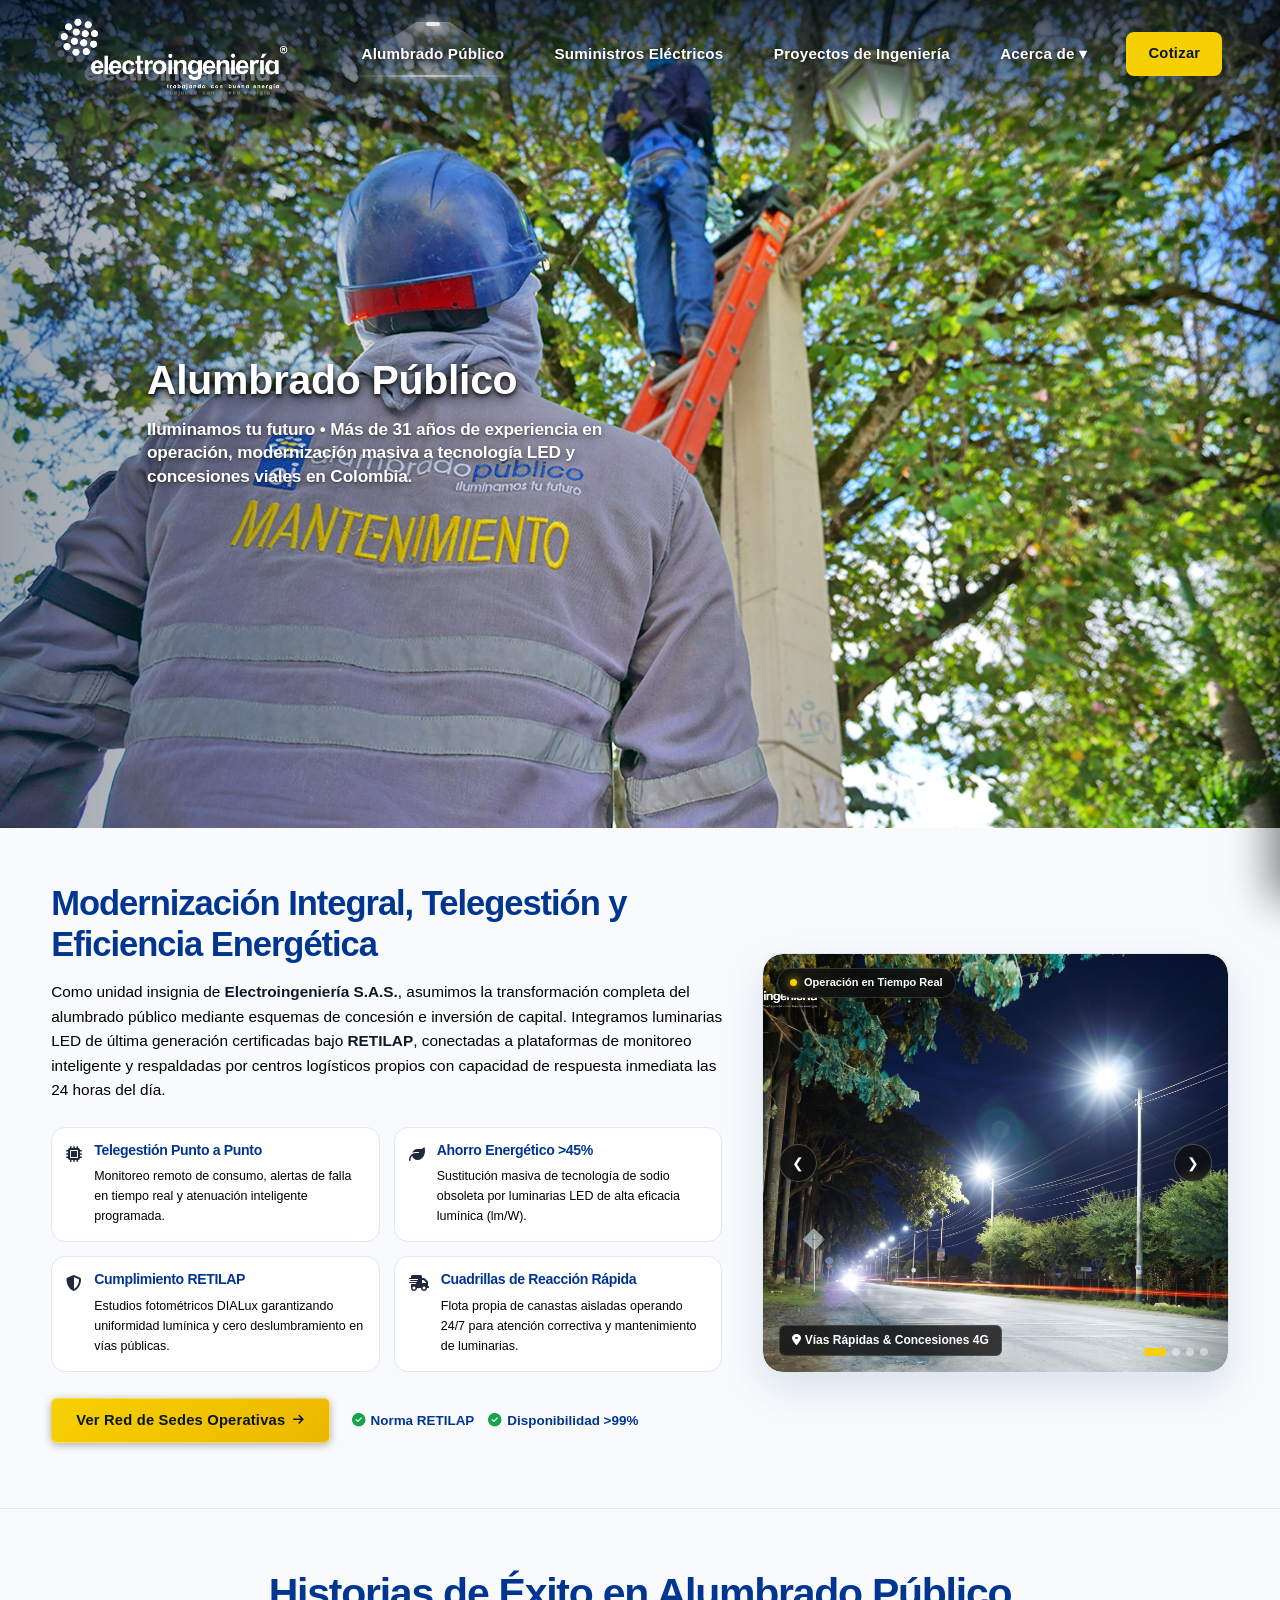
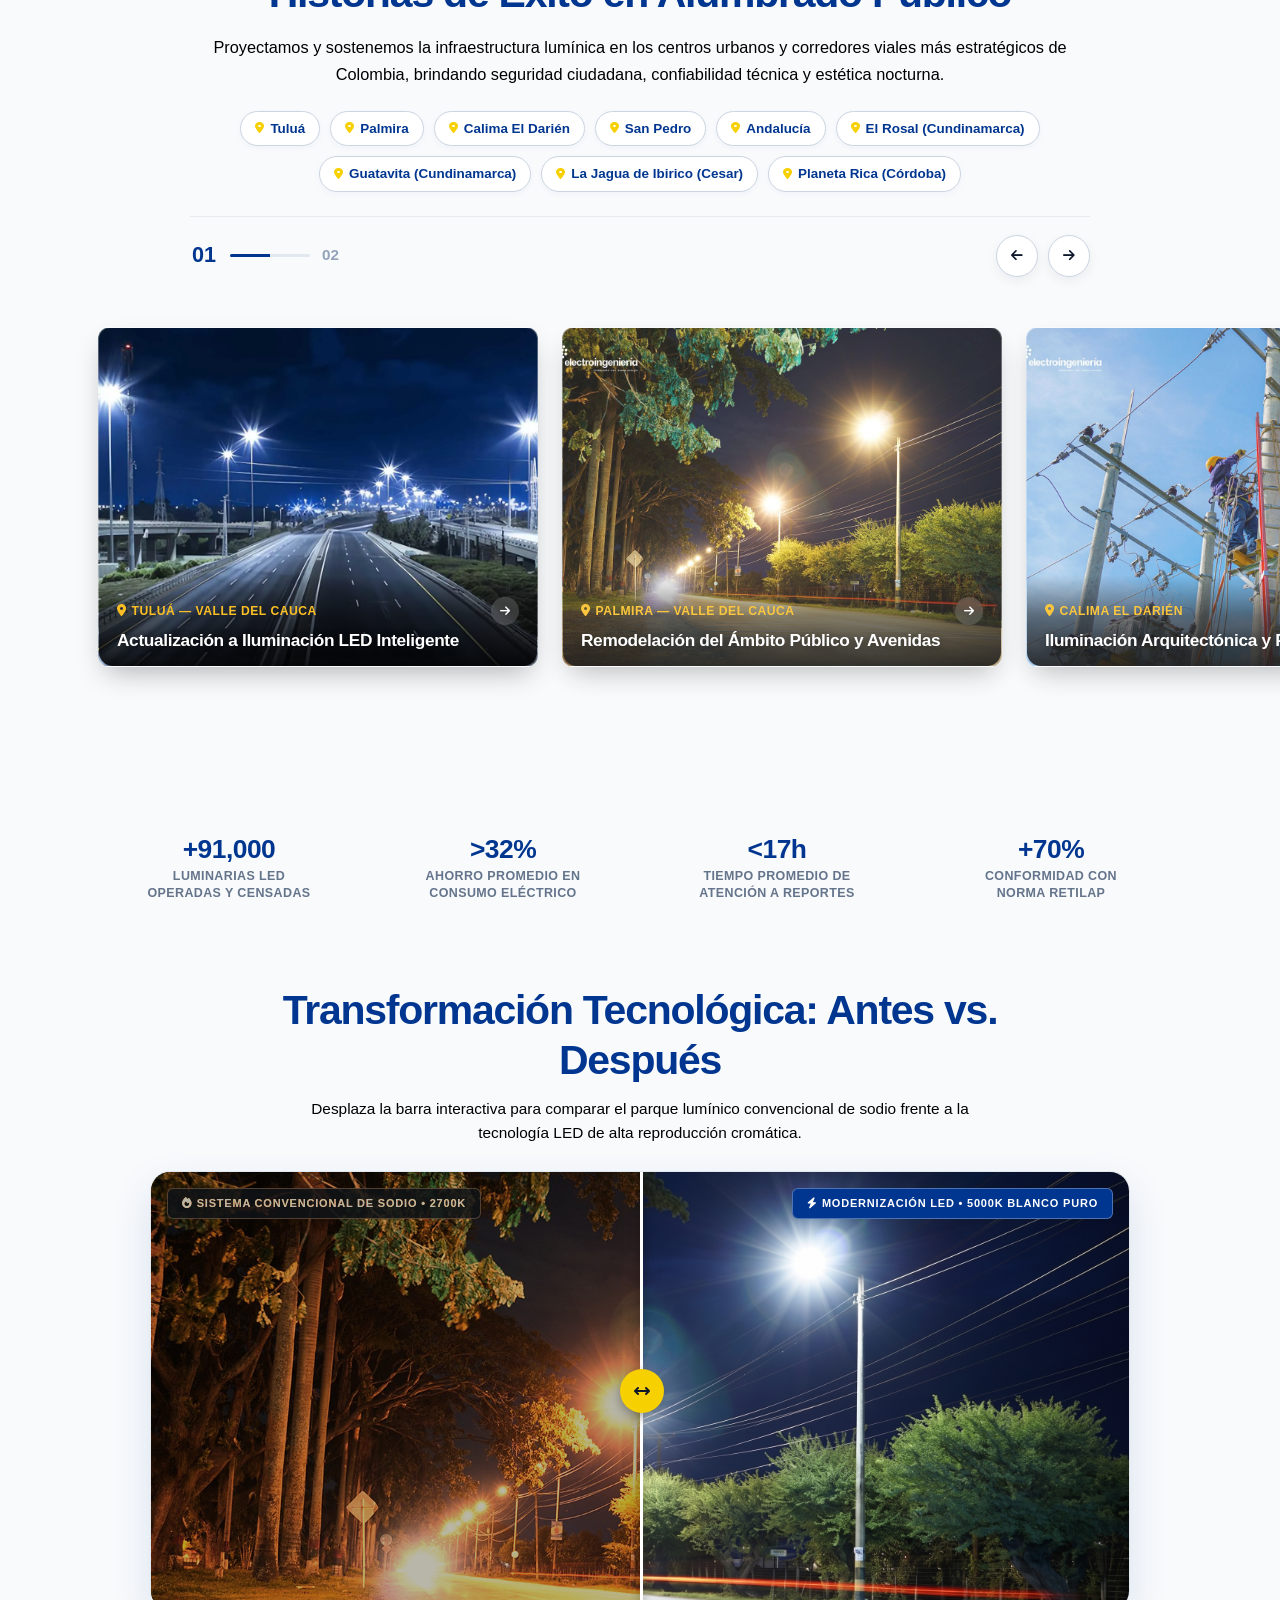
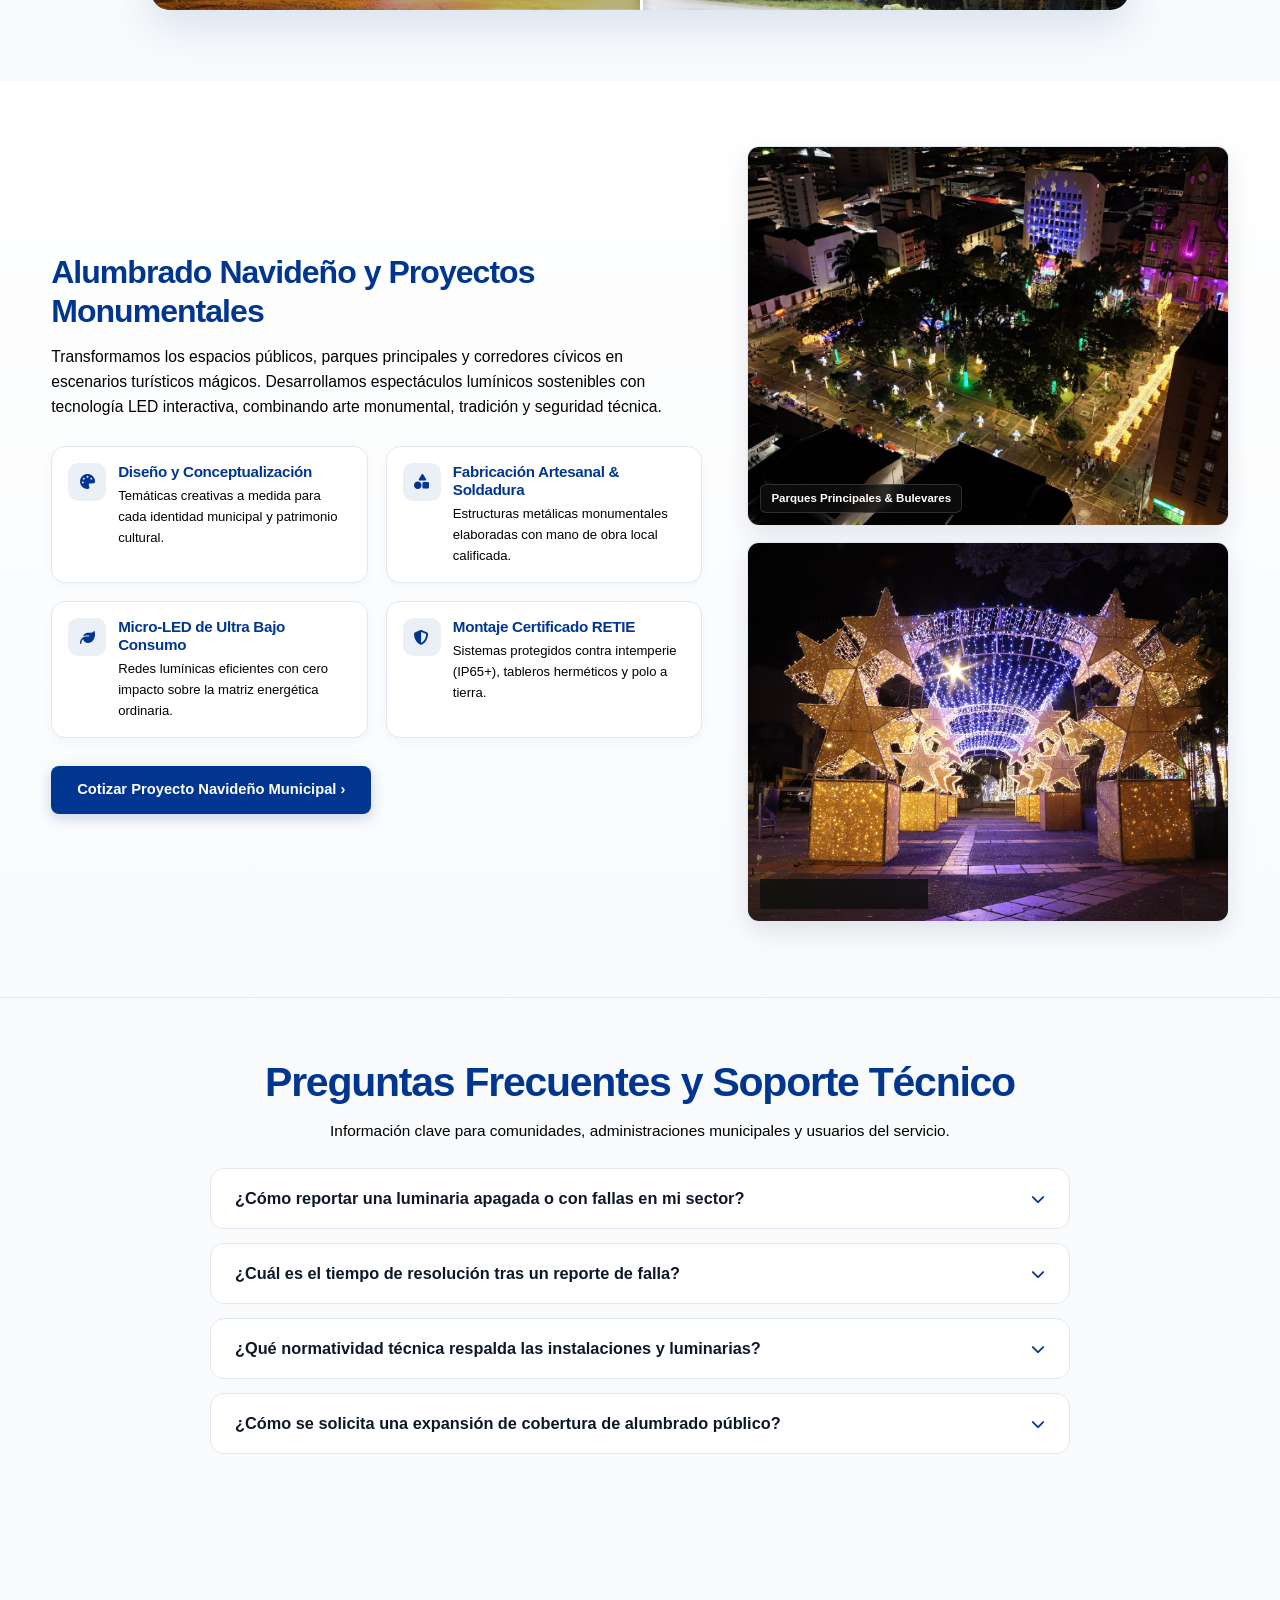
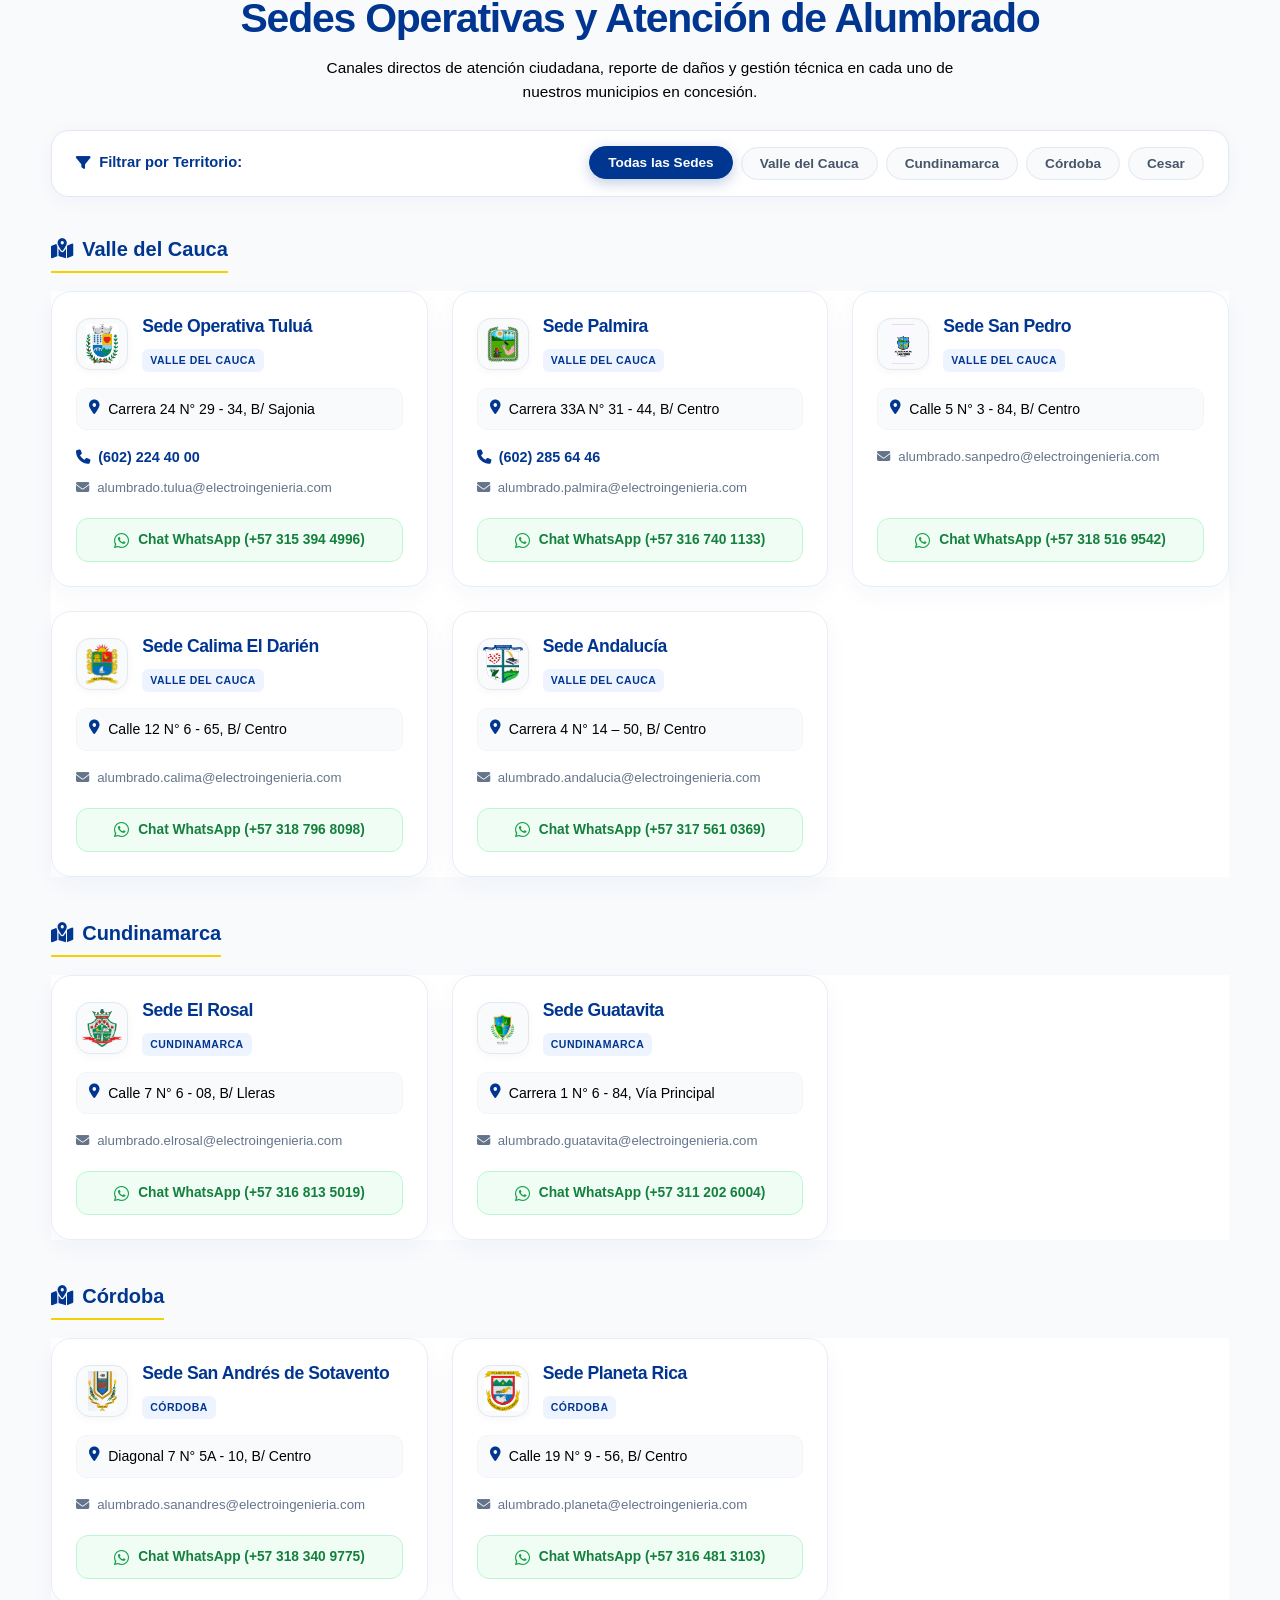
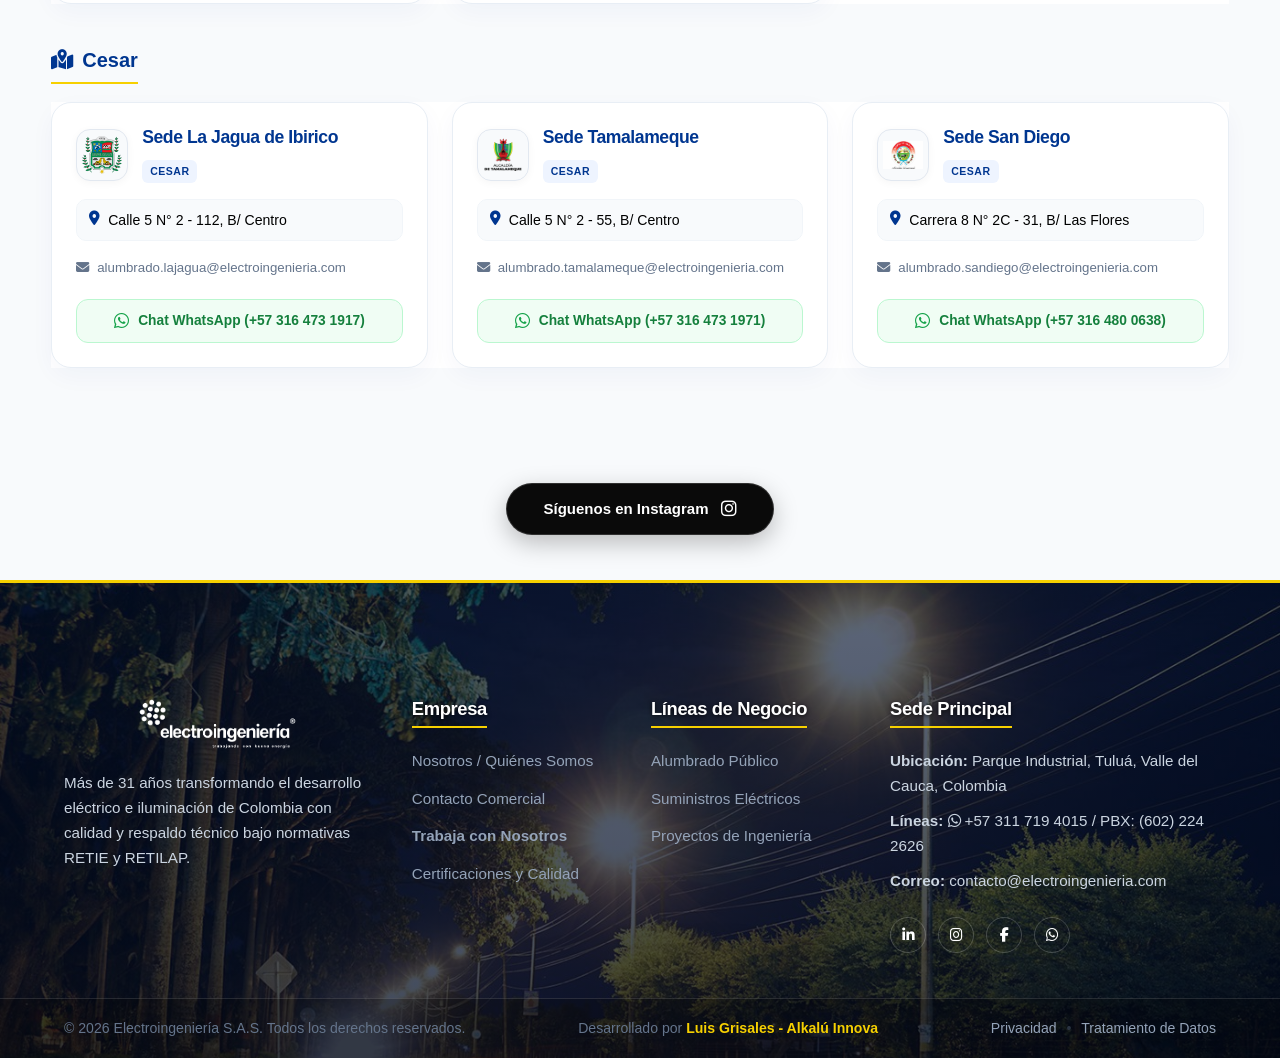
==== commit 16ec4df3: "Add files via upload" ====
--- a/alumbrado-publico.html
+++ b/alumbrado-publico.html
@@ -109,15 +109,20 @@
     </div>
   </aside>
 
-  <!-- 1. HERO BANNER: ALUMBRADO PÚBLICO -->
-  <section class="inner-hero-banner alumbrado-hero-section" style="background-image: url('assets/alumbrado/4.jpg'); height: 460px;">
-    <div class="hero-overlay"></div>
-    <div class="site-container hero-inner-content">
-      <span class="hero-badge-minimal">ALCANCE NACIONAL</span>
-      <h1 class="hero-heading hero-title">Alumbrado Público</h1>
-      <p class="hero-lead">
-        Iluminamos el futuro de toda una población con experiencia comprobada.
-      </p>
+  <!-- Hero Banner Alumbrado Público (Idéntico a index.html) -->
+  <section class="hero-slider-section hero-home hero-insignia">
+    <div class="slide active">
+      <div class="slide-bg" style="background-image: url('assets/alumbrado/4.jpg');"></div>
+      <div class="slide-overlay"></div>
+      <div class="slide-content-wrapper">
+        <div class="container">
+          <div class="slide-content">
+            <span class="hero-badge-minimal" style="display:inline-block; font-size: 0.85rem; font-weight: 600; text-transform: uppercase; letter-spacing: 0.08em; color: var(--color-primary-yellow, #F6D000); margin-bottom: 0.5rem;">Iluminamos tu futuro</span>
+            <h1 class="hero-title hero-insignia-title">Alumbrado Público</h1>
+            <p class="hero-lead hero-insignia-lead">Iluminamos tu futuro &bull; Más de 31 años de experiencia en operación, modernización masiva a tecnología LED y concesiones viales en Colombia.</p>
+          </div>
+        </div>
+      </div>
     </div>
   </section>
 
@@ -454,11 +459,11 @@
 
         <!-- Mosaico Visual / Showcase Navideño -->
         <div class="christmas-gallery">
-          <div class="c-photo-primary">
+          <div class="c-photo-primary card-img gallery-item">
             <img src="assets/alumbrado-navideno/1.jpg" alt="Alumbrado Navideño Monumental en Parques Principales y Espacios Cívicos" loading="lazy" decoding="async">
             <span class="c-tag-floating">Parques Principales & Bulevares</span>
           </div>
-          <div class="c-photo-secondary">
+          <div class="c-photo-secondary card-img gallery-item">
             <img src="assets/alumbrado-navideno/2.jpg" alt="Montaje e Instalación de Túneles Navideños con Efectos Lumínicos LED" loading="lazy" decoding="async">
             <span class="c-tag-floating">Túneles e Hilos Dinámicos</span>
           </div>
@@ -572,7 +577,7 @@
               <p class="branch-address"><i class="fa-solid fa-location-dot"></i> Carrera 24 N° 29 - 34, B/ Sajonia</p>
               <div class="branch-info-lines">
                 <a href="tel:6022244000" class="branch-phone-link"><i class="fa-solid fa-phone"></i> (602) 224 40 00</a>
-                <a href="mailto:alumbrado.tulua@ei.com.co" class="branch-mail-link"><i class="fa-solid fa-envelope"></i> alumbrado.tulua@ei.com.co</a>
+                <a href="mailto:alumbrado.tulua@electroingenieria.com" class="branch-mail-link"><i class="fa-solid fa-envelope"></i> alumbrado.tulua@electroingenieria.com</a>
               </div>
               <a href="https://wa.me/573153944996?text=Hola%2C%20me%20comunico%20con%20la%20Sede%20Tulu%C3%A1%20de%20Alumbrado%20P%C3%BAblico" target="_blank" rel="noopener noreferrer" class="btn-branch-whatsapp">
                 <i class="fa-brands fa-whatsapp"></i> Chat WhatsApp (+57 315 394 4996)
@@ -593,7 +598,7 @@
               <p class="branch-address"><i class="fa-solid fa-location-dot"></i> Carrera 33A N° 31 - 44, B/ Centro</p>
               <div class="branch-info-lines">
                 <a href="tel:6022856446" class="branch-phone-link"><i class="fa-solid fa-phone"></i> (602) 285 64 46</a>
-                <a href="mailto:alumbrado.palmira@ei.com.co" class="branch-mail-link"><i class="fa-solid fa-envelope"></i> alumbrado.palmira@ei.com.co</a>
+                <a href="mailto:alumbrado.palmira@electroingenieria.com" class="branch-mail-link"><i class="fa-solid fa-envelope"></i> alumbrado.palmira@electroingenieria.com</a>
               </div>
               <a href="https://wa.me/573167401133?text=Hola%2C%20me%20comunico%20con%20la%20Sede%20Palmira%20de%20Alumbrado%20P%C3%BAblico" target="_blank" rel="noopener noreferrer" class="btn-branch-whatsapp">
                 <i class="fa-brands fa-whatsapp"></i> Chat WhatsApp (+57 316 740 1133)
@@ -613,7 +618,7 @@
               </div>
               <p class="branch-address"><i class="fa-solid fa-location-dot"></i> Calle 5 N° 3 - 84, B/ Centro</p>
               <div class="branch-info-lines">
-                <a href="mailto:alumbrado.sanpedro@ei.com.co" class="branch-mail-link"><i class="fa-solid fa-envelope"></i> alumbrado.sanpedro@ei.com.co</a>
+                <a href="mailto:alumbrado.sanpedro@electroingenieria.com" class="branch-mail-link"><i class="fa-solid fa-envelope"></i> alumbrado.sanpedro@electroingenieria.com</a>
               </div>
               <a href="https://wa.me/573185169542?text=Hola%2C%20me%20comunico%20con%20la%20Sede%20San%20Pedro%20de%20Alumbrado%20P%C3%BAblico" target="_blank" rel="noopener noreferrer" class="btn-branch-whatsapp">
                 <i class="fa-brands fa-whatsapp"></i> Chat WhatsApp (+57 318 516 9542)
@@ -633,7 +638,7 @@
               </div>
               <p class="branch-address"><i class="fa-solid fa-location-dot"></i> Calle 12 N° 6 - 65, B/ Centro</p>
               <div class="branch-info-lines">
-                <a href="mailto:alumbrado.calima@ei.com.co" class="branch-mail-link"><i class="fa-solid fa-envelope"></i> alumbrado.calima@ei.com.co</a>
+                <a href="mailto:alumbrado.calima@electroingenieria.com" class="branch-mail-link"><i class="fa-solid fa-envelope"></i> alumbrado.calima@electroingenieria.com</a>
               </div>
               <a href="https://wa.me/573187968098?text=Hola%2C%20me%20comunico%20con%20la%20Sede%20Calima%20de%20Alumbrado%20P%C3%BAblico" target="_blank" rel="noopener noreferrer" class="btn-branch-whatsapp">
                 <i class="fa-brands fa-whatsapp"></i> Chat WhatsApp (+57 318 796 8098)
@@ -653,7 +658,7 @@
               </div>
               <p class="branch-address"><i class="fa-solid fa-location-dot"></i> Carrera 4 N° 14 – 50, B/ Centro</p>
               <div class="branch-info-lines">
-                <a href="mailto:alumbrado.andalucia@ei.com.co" class="branch-mail-link"><i class="fa-solid fa-envelope"></i> alumbrado.andalucia@ei.com.co</a>
+                <a href="mailto:alumbrado.andalucia@electroingenieria.com" class="branch-mail-link"><i class="fa-solid fa-envelope"></i> alumbrado.andalucia@electroingenieria.com</a>
               </div>
               <a href="https://wa.me/573175610369?text=Hola%2C%20me%20comunico%20con%20la%20Sede%20Andaluc%C3%ADa%20de%20Alumbrado%20P%C3%BAblico" target="_blank" rel="noopener noreferrer" class="btn-branch-whatsapp">
                 <i class="fa-brands fa-whatsapp"></i> Chat WhatsApp (+57 317 561 0369)
@@ -683,7 +688,7 @@
               </div>
               <p class="branch-address"><i class="fa-solid fa-location-dot"></i> Calle 7 N° 6 - 08, B/ Lleras</p>
               <div class="branch-info-lines">
-                <a href="mailto:alumbrado.elrosal@ei.com.co" class="branch-mail-link"><i class="fa-solid fa-envelope"></i> alumbrado.elrosal@ei.com.co</a>
+                <a href="mailto:alumbrado.elrosal@electroingenieria.com" class="branch-mail-link"><i class="fa-solid fa-envelope"></i> alumbrado.elrosal@electroingenieria.com</a>
               </div>
               <a href="https://wa.me/573168135019?text=Hola%2C%20me%20comunico%20con%20la%20Sede%20El%20Rosal%20de%20Alumbrado%20P%C3%BAblico" target="_blank" rel="noopener noreferrer" class="btn-branch-whatsapp">
                 <i class="fa-brands fa-whatsapp"></i> Chat WhatsApp (+57 316 813 5019)
@@ -703,7 +708,7 @@
               </div>
               <p class="branch-address"><i class="fa-solid fa-location-dot"></i> Carrera 1 N° 6 - 84, Vía Principal</p>
               <div class="branch-info-lines">
-                <a href="mailto:alumbrado.guatavita@ei.com.co" class="branch-mail-link"><i class="fa-solid fa-envelope"></i> alumbrado.guatavita@ei.com.co</a>
+                <a href="mailto:alumbrado.guatavita@electroingenieria.com" class="branch-mail-link"><i class="fa-solid fa-envelope"></i> alumbrado.guatavita@electroingenieria.com</a>
               </div>
               <a href="https://wa.me/573112026004?text=Hola%2C%20me%20comunico%20con%20la%20Sede%20Guatavita%20de%20Alumbrado%20P%C3%BAblico" target="_blank" rel="noopener noreferrer" class="btn-branch-whatsapp">
                 <i class="fa-brands fa-whatsapp"></i> Chat WhatsApp (+57 311 202 6004)
@@ -733,7 +738,7 @@
               </div>
               <p class="branch-address"><i class="fa-solid fa-location-dot"></i> Diagonal 7 N° 5A - 10, B/ Centro</p>
               <div class="branch-info-lines">
-                <a href="mailto:alumbrado.sanandres@ei.com.co" class="branch-mail-link"><i class="fa-solid fa-envelope"></i> alumbrado.sanandres@ei.com.co</a>
+                <a href="mailto:alumbrado.sanandres@electroingenieria.com" class="branch-mail-link"><i class="fa-solid fa-envelope"></i> alumbrado.sanandres@electroingenieria.com</a>
               </div>
               <a href="https://wa.me/573183409775?text=Hola%2C%20me%20comunico%20con%20la%20Sede%20San%20Andr%C3%A9s%20de%20Alumbrado%20P%C3%BAblico" target="_blank" rel="noopener noreferrer" class="btn-branch-whatsapp">
                 <i class="fa-brands fa-whatsapp"></i> Chat WhatsApp (+57 318 340 9775)
@@ -753,7 +758,7 @@
               </div>
               <p class="branch-address"><i class="fa-solid fa-location-dot"></i> Calle 19 N° 9 - 56, B/ Centro</p>
               <div class="branch-info-lines">
-                <a href="mailto:alumbrado.planeta@ei.com.co" class="branch-mail-link"><i class="fa-solid fa-envelope"></i> alumbrado.planeta@ei.com.co</a>
+                <a href="mailto:alumbrado.planeta@electroingenieria.com" class="branch-mail-link"><i class="fa-solid fa-envelope"></i> alumbrado.planeta@electroingenieria.com</a>
               </div>
               <a href="https://wa.me/573164813103?text=Hola%2C%20me%20comunico%20con%20la%20Sede%20Planeta%20Rica%20de%20Alumbrado%20P%C3%BAblico" target="_blank" rel="noopener noreferrer" class="btn-branch-whatsapp">
                 <i class="fa-brands fa-whatsapp"></i> Chat WhatsApp (+57 316 481 3103)
@@ -783,7 +788,7 @@
               </div>
               <p class="branch-address"><i class="fa-solid fa-location-dot"></i> Calle 5 N° 2 - 112, B/ Centro</p>
               <div class="branch-info-lines">
-                <a href="mailto:alumbrado.lajagua@ei.com.co" class="branch-mail-link"><i class="fa-solid fa-envelope"></i> alumbrado.lajagua@ei.com.co</a>
+                <a href="mailto:alumbrado.lajagua@electroingenieria.com" class="branch-mail-link"><i class="fa-solid fa-envelope"></i> alumbrado.lajagua@electroingenieria.com</a>
               </div>
               <a href="https://wa.me/573164731917?text=Hola%2C%20me%20comunico%20con%20la%20Sede%20La%20Jagua%20de%20Alumbrado%20P%C3%BAblico" target="_blank" rel="noopener noreferrer" class="btn-branch-whatsapp">
                 <i class="fa-brands fa-whatsapp"></i> Chat WhatsApp (+57 316 473 1917)
@@ -803,7 +808,7 @@
               </div>
               <p class="branch-address"><i class="fa-solid fa-location-dot"></i> Calle 5 N° 2 - 55, B/ Centro</p>
               <div class="branch-info-lines">
-                <a href="mailto:alumbrado.tamalameque@ei.com.co" class="branch-mail-link"><i class="fa-solid fa-envelope"></i> alumbrado.tamalameque@ei.com.co</a>
+                <a href="mailto:alumbrado.tamalameque@electroingenieria.com" class="branch-mail-link"><i class="fa-solid fa-envelope"></i> alumbrado.tamalameque@electroingenieria.com</a>
               </div>
               <a href="https://wa.me/573164731971?text=Hola%2C%20me%20comunico%20con%20la%20Sede%20Tamalameque%20de%20Alumbrado%20P%C3%BAblico" target="_blank" rel="noopener noreferrer" class="btn-branch-whatsapp">
                 <i class="fa-brands fa-whatsapp"></i> Chat WhatsApp (+57 316 473 1971)
@@ -823,7 +828,7 @@
               </div>
               <p class="branch-address"><i class="fa-solid fa-location-dot"></i> Carrera 8 N° 2C - 31, B/ Las Flores</p>
               <div class="branch-info-lines">
-                <a href="mailto:alumbrado.sandiego@ei.com.co" class="branch-mail-link"><i class="fa-solid fa-envelope"></i> alumbrado.sandiego@ei.com.co</a>
+                <a href="mailto:alumbrado.sandiego@electroingenieria.com" class="branch-mail-link"><i class="fa-solid fa-envelope"></i> alumbrado.sandiego@electroingenieria.com</a>
               </div>
               <a href="https://wa.me/573164800638?text=Hola%2C%20me%20comunico%20con%20la%20Sede%20San%20Diego%20de%20Alumbrado%20P%C3%BAblico" target="_blank" rel="noopener noreferrer" class="btn-branch-whatsapp">
                 <i class="fa-brands fa-whatsapp"></i> Chat WhatsApp (+57 316 480 0638)
@@ -846,65 +851,66 @@
   </div>
 
   <!-- Footer Universal Continuo -->
-  <footer class="footer-continuous" id="contacto">
-    <div class="container">
-      <div class="footer-main-grid">
-        <div class="footer-brand-info">
-          <img src="assets/logos/Simbolo ei marca registrada-01.png" alt="ei" loading="lazy" decoding="async">
-          <p>Más de 40 años transformando el desarrollo eléctrico e iluminación de Colombia con calidad y respaldo técnico bajo normativas RETIE y RETILAP.</p>
-        </div>
-        <div class="footer-col" id="empresa">
-          <h4>Empresa</h4>
-          <ul class="footer-links-list">
-            <li><a href="nosotros.html">Nosotros / Quiénes Somos</a></li>
-            <li><a href="contacto.html">Contacto Comercial</a></li>
-            <li><a href="nosotros.html#trabaja-con-nosotros">Trabaja con Nosotros</a></li>
-            <li><a href="nosotros.html#certificaciones">Certificaciones y Calidad</a></li>
-          </ul>
-        </div>
-        <div class="footer-col">
-          <h4>Líneas de Negocio</h4>
-          <ul class="footer-links-list">
-            <li><a href="alumbrado-publico.html">Alumbrado Público</a></li>
-            <li><a href="suministros.html">Suministros Eléctricos</a></li>
-            <li><a href="obras.html">Proyectos de Ingeniería</a></li>
-          </ul>
-        </div>
-        <div class="footer-col footer-col-contact">
-          <h4>Sede Principal</h4>
-          <div class="footer-contact-details">
-            <p><strong>Ubicación:</strong> Parque Industrial, Tuluá, Valle del Cauca, Colombia</p>
-            <p><strong>Líneas:</strong> <a href="https://wa.me/573117194015?text=Hola%20Electroingenier%C3%ADa,%20deseo%20m%C3%A1s%20informaci%C3%B3n" target="_blank" rel="noopener noreferrer" style="color: inherit; text-decoration: none;" aria-label="WhatsApp Oficial"><i class="fa-brands fa-whatsapp text-accent-amber" style="margin-right: 4px;"></i>+57 311 719 4015</a> / PBX: (602) 224 2626</p>
-            <p><strong>Correo:</strong> info@ei.com.co</p>
-          </div>
-          <div class="footer-social-group">
-            <div class="footer-social-icons">
-              <a href="https://co.linkedin.com/company/electroingenier%C3%ADa-s-a-s-" target="_blank" rel="noopener noreferrer" class="social-circle-link" title="LinkedIn" aria-label="LinkedIn de Electroingeniería S.A.S.">
-                <i class="fa-brands fa-linkedin-in"></i>
-              </a>
-              <a href="https://www.instagram.com/electroingenieria/reels/" target="_blank" rel="noopener noreferrer" class="social-circle-link" title="Instagram" aria-label="Instagram de Electroingeniería S.A.S.">
-                <i class="fa-brands fa-instagram"></i>
-              </a>
-              <a href="https://www.facebook.com/electroingenieriaa/" target="_blank" rel="noopener noreferrer" class="social-circle-link" title="Facebook" aria-label="Facebook de Electroingeniería S.A.S.">
-                <i class="fa-brands fa-facebook-f"></i>
-              </a>
-              <a href="https://wa.me/573117194015?text=Hola%20Electroingenier%C3%ADa,%20deseo%20m%C3%A1s%20informaci%C3%B3n" target="_blank" rel="noopener noreferrer" class="social-circle-link" title="WhatsApp" aria-label="WhatsApp Oficial">
-                <i class="fa-brands fa-whatsapp"></i>
-              </a>
-            </div>
-          </div>
-        </div>
-      </div>
-      <div class="footer-bottom-unified">
-        <p>&copy; 2026 Electroingeniería S.A.S. Todos los derechos reservados.</p>
-        <p>Desarrollado por <strong>Luis Grisales - Alkalu Innova</strong></p>
-        <div style="display: flex; gap: 1.5rem;">
-          <a href="#" style="color: #94A3B8; text-decoration: none;">Privacidad</a>
-          <a href="#" style="color: #94A3B8; text-decoration: none;">Tratamiento de Datos</a>
-        </div>
-      </div>
-    </div>
-  </footer>
+  <footer class="site-footer footer-continuous" id="contacto">
+  <!-- 1. BLOQUE SUPERIOR: 4 COLUMNAS -->
+  <div class="footer-top-grid">
+    <!-- Columna 1: Marca y Reseña -->
+    <div class="footer-col col-brand">
+      <img src="assets/logos/Logos Electroingenieria-01.png" alt="Electroingeniería S.A.S." class="footer-logo">
+      <p>Más de 31 años transformando el desarrollo eléctrico e iluminación de Colombia con calidad y respaldo técnico bajo normativas RETIE y RETILAP.</p>
+    </div>
+
+    <!-- Columna 2: Empresa -->
+    <div class="footer-col">
+      <h4>Empresa</h4>
+      <ul>
+        <li><a href="nosotros.html">Nosotros / Quiénes Somos</a></li>
+        <li><a href="contacto.html">Contacto Comercial</a></li>
+        <li><a href="nosotros.html#trabaja-con-nosotros">Trabaja con Nosotros</a></li>
+        <li><a href="nosotros.html#certificaciones">Certificaciones y Calidad</a></li>
+      </ul>
+    </div>
+
+    <!-- Columna 3: Líneas de Negocio -->
+    <div class="footer-col">
+      <h4>Líneas de Negocio</h4>
+      <ul>
+        <li><a href="alumbrado-publico.html">Alumbrado Público</a></li>
+        <li><a href="suministros.html">Suministros Eléctricos</a></li>
+        <li><a href="obras.html">Proyectos de Ingeniería</a></li>
+      </ul>
+    </div>
+
+    <!-- Columna 4: Sede Principal y Redes -->
+    <div class="footer-col col-contact">
+      <h4>Sede Principal</h4>
+      <p><strong>Ubicación:</strong> Parque Industrial, Tuluá, Valle del Cauca, Colombia</p>
+      <p><strong>Líneas:</strong> <a href="https://wa.me/573117194015?text=Hola%20Electroingenier%C3%ADa,%20deseo%20m%C3%A1s%20informaci%C3%B3n" target="_blank" rel="noopener noreferrer" style="color: inherit; text-decoration: none;"><i class="fa-brands fa-whatsapp text-accent-amber" style="margin-right: 4px;"></i>+57 311 719 4015</a> / PBX: (602) 224 2626</p>
+      <p><strong>Correo:</strong> contacto@electroingenieria.com</p>
+      
+      <div class="footer-social-icons">
+        <a href="https://co.linkedin.com/company/electroingenier%C3%ADa-s-a-s-" target="_blank" rel="noopener noreferrer" aria-label="LinkedIn"><i class="fa-brands fa-linkedin-in"></i></a>
+        <a href="https://www.instagram.com/electroingenieria/reels/" target="_blank" rel="noopener noreferrer" aria-label="Instagram"><i class="fa-brands fa-instagram"></i></a>
+        <a href="https://www.facebook.com/electroingenieriaa/" target="_blank" rel="noopener noreferrer" aria-label="Facebook"><i class="fa-brands fa-facebook-f"></i></a>
+        <a href="https://wa.me/573117194015?text=Hola%20Electroingenier%C3%ADa,%20deseo%20m%C3%A1s%20informaci%C3%B3n" target="_blank" rel="noopener noreferrer" aria-label="WhatsApp"><i class="fa-brands fa-whatsapp"></i></a>
+      </div>
+    </div>
+  </div>
+
+  <!-- 2. BLOQUE INFERIOR: BARRA DE DERECHOS Y CRÉDITOS (SEPARADA) -->
+  <div class="footer-bottom-bar">
+    <div class="footer-bottom-flex">
+      <span class="copyright-text">&copy; 2026 Electroingeniería S.A.S. Todos los derechos reservados.</span>
+      <span class="developer-credit">Desarrollado por <strong>Luis Grisales - Alkalú Innova</strong></span>
+      <div class="legal-links">
+        <a href="javascript:void(0)">Privacidad</a>
+        <span class="sep">&bull;</span>
+        <a href="javascript:void(0)">Tratamiento de Datos</a>
+      </div>
+    </div>
+  </div>
+
+</footer>
 
   <!-- MODAL LIGHTBOX FULLSCREEN (SOLO MÓVIL) -->
   <div id="mobile-image-modal" class="mobile-lightbox" aria-hidden="true">
--- a/css/variables.css
+++ b/css/variables.css
@@ -1,24 +1,32 @@
 @import url('https://fonts.googleapis.com/css2?family=Inter:wght@400;500;600;700;800&display=swap');
 
 :root {
-  --font-primary: 'Inter', -apple-system, BlinkMacSystemFont, 'Segoe UI', Roboto, Helvetica, Arial, sans-serif;
-
-  /* Paleta Oficial - Manual de Identidad Corporativa Electroingeniería S.A.S. */
-  --color-primary: #003690;        /* Pantone 286 C */
+  /* Paleta Cromática Oficial - Manual de Identidad */
+  --color-primary-blue: #003690;     /* Pantone 286 C */
+  --color-primary-yellow: #F6D000;   /* Pantone 109 C */
+  --color-corporate-gray: #A4A8AB;   /* Pantone 429 C */
+  --color-dark-bg: #07162C;          /* Azul marino profundo de contraste */
+  --color-white: #FFFFFF;
+
+  /* Tipografías Oficiales */
+  --font-corporate: 'Neris', 'Century Gothic', -apple-system, BlinkMacSystemFont, 'Segoe UI', Roboto, sans-serif;
+  --font-brand: 'Century Gothic', 'Neris', sans-serif;
+
+  /* Compatibilidad y Tokens de Soporte */
+  --font-primary: var(--font-corporate);
+  --font-family-corp: var(--font-corporate);
+  --font-family-brand: var(--font-brand);
+  --color-primary: var(--color-primary-blue);
   --color-primary-dark: #002666;   /* Variante para hover */
-  --color-accent: #F6D000;         /* Pantone 109 C */
+  --color-accent: var(--color-primary-yellow);
   --color-accent-hover: #E0BC00;   
-  --color-gray-corp: #A4A8AB;      /* Pantone 429 C */
-  --color-gray-dark: #111827;      /* Color de lectura */
+  --color-gray-corp: var(--color-corporate-gray);
+  --color-gray-dark: #1E293B;      /* Color de lectura */
   --color-gray-border: #E2E8F0;
   --color-bg-light: #F8FAFC;       /* Gris claro neutro y limpio */
   --color-bg-white: #FFFFFF;       /* Fondo blanco puro */
-  --color-text-main: #000000;
-  --color-text-muted: #111827;
-
-  /* Tipografías Oficiales */
-  --font-family-corp: var(--font-primary);
-  --font-family-brand: var(--font-primary);
+  --color-text-main: #1E293B;
+  --color-text-muted: #64748B;
 
   /* Estructura y Sombras */
   --radius-sm: 8px;
@@ -35,6 +43,18 @@
   --glass-border: rgba(255, 255, 255, 0.4);
   --ease-elastic: cubic-bezier(0.34, 1.56, 0.64, 1);
   --ease-cinematic: cubic-bezier(0.2, 0.8, 0.2, 1);
+}
+
+/* Aplicación general de lectura */
+body {
+  font-family: var(--font-corporate);
+  color: #1E293B;
+}
+
+/* Encabezados y títulos corporativos */
+h1, h2, h3, h4, h5, h6 {
+  font-family: var(--font-brand);
+  font-weight: 700;
 }
 
 /* ==========================================================================
--- a/css/main.css
+++ b/css/main.css
@@ -6,7 +6,7 @@
 @import url('https://fonts.googleapis.com/css2?family=Inter:wght@400;500;600;700;800&display=swap');
 
 :root {
-  --font-primary: 'Inter', -apple-system, BlinkMacSystemFont, 'Segoe UI', Roboto, Helvetica, Arial, sans-serif;
+  --font-primary: var(--font-corporate, 'Neris', 'Century Gothic', -apple-system, BlinkMacSystemFont, 'Segoe UI', Roboto, sans-serif);
 }
 
 * {
@@ -16,11 +16,11 @@
 }
 
 body {
-  font-family: var(--font-primary);
+  font-family: var(--font-corporate, 'Neris', 'Century Gothic', -apple-system, BlinkMacSystemFont, 'Segoe UI', Roboto, sans-serif);
   -webkit-font-smoothing: antialiased;
   -moz-osx-font-smoothing: grayscale;
   background-color: var(--color-bg-light); /* #f8fafc unificado */
-  color: var(--color-text-main);
+  color: #1E293B;
   line-height: 1.6;
   overflow-x: hidden;
 }
@@ -36,9 +36,10 @@
 .module-heading,
 .unidades-title,
 .about-title {
-  font-family: var(--font-primary);
+  font-family: var(--font-brand, 'Century Gothic', 'Neris', sans-serif);
+  font-weight: 700;
   color: #003690 !important; /* Azul corporativo institucional */
-  letter-spacing: -0.03em;
+  letter-spacing: -0.02em;
   line-height: 1.2;
 }
 
@@ -204,13 +205,13 @@
 header nav,
 header .nav-desktop,
 header .nav-desktop a,
-header a,
+header a:not(.btn-quote-header):not(.btn-cotizar):not([class*="btn"]),
 header .nav-link,
 header span,
 .site-header,
 .site-header nav,
 .site-header .navbar-nav,
-.site-header a,
+.site-header a:not(.btn-quote-header):not(.btn-cotizar):not([class*="btn"]),
 .site-header .nav-link,
 .site-header span,
 .header-transparent,
@@ -220,27 +221,56 @@
 .header-transparent .nav-link,
 .header-transparent span,
 .nav-link {
-  color: #FFFFFF !important;
+  font-family: 'Neris', 'Century Gothic', -apple-system, BlinkMacSystemFont, 'Segoe UI', Roboto, sans-serif !important;
+  font-size: 0.95rem !important;
   font-weight: 600 !important;
-  text-shadow: 0 1px 4px rgba(0, 0, 0, 0.75) !important;
+  letter-spacing: 0.2px !important;
+  color: #FFFFFF !important;
+  text-shadow: 0 1px 4px rgba(0, 0, 0, 0.7) !important;
 }
 
 /* Hover del menú para mantener elegancia */
 .site-header .nav-link:hover,
 .header-transparent .nav-link:hover,
+header nav a:hover,
 .nav-link:hover {
   color: var(--color-accent, #F6D000) !important;
 }
 
 /* El botón Cotizar conserva su texto oscuro dentro de la pastilla amarilla */
+header a[href*="cotizar"],
 .site-header .btn-cotizar,
 .site-header a.btn-cotizar,
 .header-transparent .btn-quote-header,
 .header-transparent a.btn-quote-header,
-.btn-quote-header {
+.btn-quote-header,
+.btn-cotizar,
+.btn-header-cotizar,
+.navbar .btn-primary,
+.nav-btn-cotizar {
+  font-family: 'Neris', 'Century Gothic', sans-serif !important;
+  font-size: 0.92rem !important;
+  font-weight: 700 !important;
+  letter-spacing: 0.3px !important;
   color: #07162C !important;
   text-shadow: none !important;
   background-color: var(--color-accent, #F6D000) !important;
+  padding: 10px 22px !important;
+  border-radius: 8px !important;
+  border: none !important;
+  box-shadow: 0 2px 8px rgba(0, 0, 0, 0.2) !important;
+  transition: transform 0.2s ease, background-color 0.2s ease !important;
+}
+
+header a[href*="cotizar"]:hover,
+.btn-header-cotizar:hover,
+.header-transparent a.btn-quote-header:hover,
+.btn-quote-header:hover,
+.btn-cotizar:hover,
+.site-header .btn-cotizar:hover {
+  background-color: #e5c200 !important;
+  color: #07162C !important;
+  transform: translateY(-1px) !important;
 }
 
 /* Items del menú desplegable */
@@ -755,8 +785,9 @@
   position: absolute;
   top: 0;
   left: 0;
-  width: 100%;
-  z-index: 1000;
+  width: 100% !important;
+  max-width: 100% !important;
+  z-index: 1000 !important;
   background: transparent !important;
   padding: 0 !important;
   min-height: 80px !important;
@@ -764,13 +795,15 @@
 }
 
 .header-inner {
-  max-width: 1360px;
-  margin: 0 auto;
-  padding: 12px 2rem !important;
+  width: 100% !important;
+  max-width: 100% !important;
+  margin: 0 !important;
+  padding: 16px 4.5% !important;
   min-height: 80px !important;
-  display: flex;
-  justify-content: space-between;
-  align-items: center;
+  display: flex !important;
+  justify-content: space-between !important;
+  align-items: center !important;
+  box-sizing: border-box !important;
 }
 
 /* ==========================================================================
@@ -832,57 +865,105 @@
 }
 
 /* ==========================================================================
-   LOGO DESTACADO SIN AFECTAR LA ESTRUCTURA DEL HEADER
-   ========================================================================== */
-
-/* Contenedor del logo en el header */
-.header-logo-container,
+   LOGO OFICIAL EN BLANCO Y ESCALA DESTACADA
+   ========================================================================== */
 .site-logo,
 .navbar-brand,
-.logo-main {
-  position: relative;
-  display: flex;
-  align-items: center;
-  height: 50px; /* Altura de anclaje fija para no deformar el header */
-  overflow: visible !important; /* Permite que la imagen crezca sin empujar el menú */
-  z-index: 15;
-}
-
-/* Imagen del logo */
-.header-logo-container img,
+.brand-logo-container,
+.header-logo-container,
+.logo-main,
+header a[href*="index"] {
+  display: inline-flex !important;
+  align-items: center !important;
+  height: auto !important;
+  min-height: 76px !important;
+  padding: 0 !important;
+  text-decoration: none !important;
+  transition: min-height 0.3s cubic-bezier(0.16, 1, 0.3, 1) !important;
+}
+
+/* El logo pasa a blanco puro y aumenta de tamaño */
 .site-logo img,
 .navbar-brand img,
-.logo-main img {
-  height: 68px !important;       /* Aumento de tamaño visible */
+.brand-logo-container img,
+.header-logo-container img,
+.logo-main img,
+header a[href*="index"] img {
+  height: 76px !important; /* Más grande, destacado y legible */
+  max-height: 76px !important;
   width: auto !important;
-  max-width: none !important;
-  object-fit: contain;
-  transform-origin: left center; /* Crece desde la izquierda hacia afuera */
-  filter: brightness(0) invert(1) drop-shadow(0 2px 4px rgba(0, 0, 0, 0.45)) !important; /* Mayor contraste sobre fondos claros/oscuros */
-  transition: transform 0.25s ease;
-  display: block;
-}
-
-/* Efecto sutil al pasar el mouse (hover opcional) */
+  max-width: 320px !important;
+  object-fit: contain !important;
+  opacity: 1 !important;
+  /* Fuerza el blanco puro si la imagen base tiene color */
+  filter: brightness(0) invert(1) !important;
+  transition: height 0.3s cubic-bezier(0.16, 1, 0.3, 1), max-height 0.3s cubic-bezier(0.16, 1, 0.3, 1), max-width 0.3s cubic-bezier(0.16, 1, 0.3, 1), transform 0.25s ease !important;
+}
+
+.site-logo:hover img,
+.navbar-brand:hover img,
 .header-logo-container:hover img,
-.site-logo:hover img,
-.logo-main:hover img {
-  transform: scale(1.03);
-}
-
-/* Ajuste para dispositivos móviles */
+.logo-main:hover img,
+header a[href*="index"]:hover img {
+  transform: scale(1.03) !important;
+}
+
+/* Reducción dinámica al hacer scroll */
+.header-transparent.scrolled .header-inner,
+header.scrolled .header-inner,
+.header-transparent.scrolled .navbar,
+header.scrolled .navbar,
+.header-transparent.scrolled .navbar-container,
+header.scrolled .navbar-container {
+  padding: 8px 4.5% !important;
+  min-height: 58px !important;
+}
+
+.header-transparent.scrolled .site-logo,
+.header-transparent.scrolled .navbar-brand,
+.header-transparent.scrolled .brand-logo-container,
+.header-transparent.scrolled .header-logo-container,
+.header-transparent.scrolled .logo-main,
+header.scrolled a[href*="index"] {
+  min-height: 46px !important;
+}
+
+.header-transparent.scrolled .site-logo img,
+.header-transparent.scrolled .navbar-brand img,
+.header-transparent.scrolled .brand-logo-container img,
+.header-transparent.scrolled .header-logo-container img,
+.header-transparent.scrolled .logo-main img,
+header.scrolled a[href*="index"] img {
+  height: 46px !important;
+  max-height: 46px !important;
+  max-width: 195px !important;
+}
+
 @media (max-width: 768px) {
-  .header-logo-container,
-  .site-logo,
-  .navbar-brand,
-  .logo-main {
-    height: 40px;
-  }
-  .header-logo-container img,
   .site-logo img,
   .navbar-brand img,
-  .logo-main img {
-    height: 48px !important;
+  .header-logo-container img,
+  .logo-main img,
+  header a[href*="index"] img {
+    height: 56px !important;
+    max-height: 56px !important;
+    max-width: 220px !important;
+  }
+
+  .header-transparent.scrolled .header-inner,
+  header.scrolled .header-inner {
+    padding: 6px 4% !important;
+    min-height: 50px !important;
+  }
+
+  .header-transparent.scrolled .site-logo img,
+  .header-transparent.scrolled .navbar-brand img,
+  .header-transparent.scrolled .header-logo-container img,
+  .header-transparent.scrolled .logo-main img,
+  header.scrolled a[href*="index"] img {
+    height: 40px !important;
+    max-height: 40px !important;
+    max-width: 160px !important;
   }
 }
 
@@ -1191,27 +1272,238 @@
   }
 }
 
-.slider-dots {
-  position: absolute;
-  bottom: 2.5rem;
-  left: 50%;
-  transform: translateX(-50%);
-  z-index: 10;
-  display: flex;
-  gap: 0.7rem;
-}
-
-.dot {
-  width: 16px;
-  height: 4px;
-  background: rgba(255, 255, 255, 0.35);
-  cursor: pointer;
-  transition: var(--transition);
-}
-
-.dot.active {
-  width: 38px;
-  background: var(--color-accent);
+/* ==========================================================================
+   BANNERS Y CARRUSEL DE PANTALLA COMPLETA (FULL HEIGHT VIEWPORT)
+   ========================================================================== */
+
+/* 1. Contenedores del Slider y Banners Principales */
+.hero,
+.hero-banner,
+.page-hero,
+.carousel,
+.carousel-inner,
+.carousel-item,
+.hero .swiper,
+.hero .swiper-wrapper,
+.hero .swiper-slide,
+.hero-slider-section,
+.hero-slider-container,
+.hero-home,
+.hero-insignia,
+.project-detail-hero,
+.detail-hero-section,
+main > section:first-of-type,
+section[class*="hero"] {
+  width: 100% !important;
+  min-height: 92vh !important; /* Llena casi el 100% de la pantalla */
+  height: 92vh !important;
+  position: relative !important;
+  box-sizing: border-box !important;
+}
+
+/* 2. Capa de Imagen de Fondo (Escala amplia sin deformarse) */
+.slide,
+.slide-bg,
+.carousel-item img,
+.swiper-slide img,
+.hero-slide-bg,
+.hero::after,
+.hero-banner::after,
+.page-hero::after,
+.project-detail-hero::after,
+.detail-hero-section::after,
+main > section:first-of-type::after {
+  width: 100% !important;
+  height: 100% !important;
+  min-height: 92vh !important;
+  object-fit: cover !important; /* Cubre todo el espacio sin aplastarse */
+  object-position: center center !important;
+  background-size: cover !important;
+  background-position: center center !important;
+}
+
+/* 3. Posicionamiento del bloque textual: tercio superior-medio izquierdo */
+.carousel-caption,
+.hero-content,
+.hero-text-wrap,
+.swiper-slide .slide-content,
+.slide-content-wrapper,
+.slide-content,
+.hero-insignia-content,
+.project-detail-content,
+main > section:first-of-type > div:not(.slide):not(.detail-hero-overlay):not([class*="overlay"]):not(.slider-dots):not([class*="dots"]):not([class*="indicator"]):not([class*="pagination"]):not(.slider-arrow) {
+  position: absolute !important;
+  top: 30% !important; /* Sube el contenido para despejar la base */
+  left: 6% !important;  /* Alineado a la izquierda */
+  bottom: auto !important;
+  right: auto !important;
+  transform: none !important; /* Elimina desfases de traslación */
+  width: auto !important;
+  max-width: 540px !important;
+  text-align: left !important;
+  margin: 0 !important;
+  padding: 0 !important;
+  z-index: 10 !important;
+}
+
+.slide-content-wrapper .container {
+  width: 100% !important;
+  max-width: 100% !important;
+  margin: 0 !important;
+  padding: 0 !important;
+}
+
+/* 2. Título H1 */
+.carousel-caption h1,
+.hero-content h1,
+.hero-text-wrap h1,
+.hero-title,
+.hero-insignia-title,
+.slide-content h1,
+main > section:first-of-type h1 {
+  font-family: 'Century Gothic', sans-serif !important;
+  font-size: clamp(2.3rem, 3.4vw, 3.2rem) !important;
+  font-weight: 700 !important;
+  color: #FFFFFF !important;
+  line-height: 1.15 !important;
+  margin: 0 0 12px 0 !important;
+  text-shadow: 0 2px 10px rgba(0, 0, 0, 0.9) !important;
+}
+
+/* 3. Párrafo descriptivo */
+.carousel-caption p,
+.hero-content p,
+.hero-text-wrap p,
+.hero-lead,
+.hero-insignia-lead,
+.slide-content p,
+main > section:first-of-type p {
+  font-family: 'Neris', 'Century Gothic', sans-serif !important;
+  font-size: clamp(0.95rem, 1.1vw, 1.1rem) !important;
+  line-height: 1.5 !important;
+  color: #FFFFFF !important;
+  margin: 0 0 20px 0 !important;
+  text-shadow: 0 1px 6px rgba(0, 0, 0, 0.85) !important;
+}
+
+/* 4. Botón de acción: visible al 100% */
+.carousel-caption .btn,
+.hero-content .btn,
+.hero-text-wrap a,
+.btn-slider-action,
+.hero-insignia-actions {
+  display: inline-flex !important;
+  align-items: center !important;
+  padding: 10px 22px !important;
+  background-color: #F6D000 !important;
+  color: #07162C !important;
+  font-family: 'Neris', sans-serif !important;
+  font-weight: 700 !important;
+  font-size: 0.92rem !important;
+  border-radius: 6px !important;
+  text-decoration: none !important;
+  box-shadow: 0 2px 8px rgba(0, 0, 0, 0.3) !important;
+  align-self: flex-start !important;
+  margin: 0 !important;
+}
+
+/* 4. Flechas Laterales de Navegación */
+.carousel-control-prev,
+.carousel-control-next,
+.swiper-button-prev,
+.swiper-button-next,
+.slider-arrow {
+  top: 50% !important;
+  transform: translateY(-50%) !important;
+  z-index: 15 !important;
+}
+
+/* En monitores de escritorio grandes (1080p, 2K, Ultrawide) */
+@media (min-width: 1200px) {
+  .hero,
+  .hero-banner,
+  .page-hero,
+  .carousel,
+  .carousel-inner,
+  .carousel-item,
+  .hero .swiper-slide,
+  .hero-slider-section,
+  .hero-home,
+  .hero-insignia,
+  .project-detail-hero,
+  .detail-hero-section,
+  main > section:first-of-type {
+    min-height: 94vh !important;
+    height: 94vh !important;
+  }
+  .slide,
+  .slide-bg,
+  .hero::after,
+  .hero-banner::after,
+  .page-hero::after,
+  .project-detail-hero::after,
+  .detail-hero-section::after,
+  main > section:first-of-type::after {
+    min-height: 94vh !important;
+    height: 94vh !important;
+  }
+}
+
+.slider-dots,
+.carousel-indicators,
+.hero-dots,
+.swiper-pagination,
+.carousel-pagination,
+[class*="indicators"]:not(.slider-top-indicator),
+[class*="pagination"] {
+  position: absolute !important;
+  bottom: 18px !important;
+  top: auto !important;
+  left: 50% !important;
+  transform: translateX(-50%) !important;
+  display: flex !important;
+  flex-direction: row !important;
+  justify-content: center !important;
+  align-items: center !important;
+  gap: 12px !important;
+  margin: 0 !important;
+  padding: 0 !important;
+  width: auto !important;
+  max-width: none !important;
+  z-index: 30 !important;
+  pointer-events: auto !important;
+}
+
+.dot,
+.carousel-indicators button,
+.carousel-indicators li,
+.slider-dots span,
+.slider-dots div,
+.slider-dots .dot,
+.swiper-pagination-bullet {
+  display: inline-block !important;
+  width: 36px !important;
+  height: 4px !important;
+  border-radius: 2px !important;
+  background-color: rgba(255, 255, 255, 0.4) !important;
+  border: none !important;
+  outline: none !important;
+  cursor: pointer !important;
+  padding: 0 !important;
+  margin: 0 !important;
+  transition: all 0.3s ease !important;
+}
+
+.dot.active,
+.carousel-indicators .active,
+.carousel-indicators button.active,
+.slider-dots span.active,
+.slider-dots div.active,
+.slider-dots .dot.active,
+.swiper-pagination-bullet-active {
+  background-color: #F6D000 !important;
+  width: 52px !important;
+  opacity: 1 !important;
 }
 
 @media (max-width: 992px) {
@@ -1987,19 +2279,565 @@
   color: #111827 !important;
 }
 
-/* 5. Supresión de Watermark */
-.site-domain-tag,
-.hero-domain-link,
-.watermark-url {
+/* ==========================================================================
+   ACLARADO DEFINITIVO DE BANNERS (MÁXIMA LUZ NATURAL)
+   ========================================================================== */
+
+/* 1. Fotografía de fondo: Brillo y contraste naturales al 100% */
+.hero::after,
+.hero-banner::after,
+.page-hero::after,
+.project-detail-hero::after,
+.detail-hero-section::after,
+main > section:first-of-type::after,
+section[class*="hero"]::after,
+.slide-bg,
+.slide.active .slide-bg {
+  filter: brightness(1.05) contrast(1) !important; /* Brillo pleno sin atenuar */
+  opacity: 1 !important;
+}
+
+/* 2. Degradado lateral ultra-sutil (casi transparente) */
+.hero::before,
+.hero-banner::before,
+.page-hero::before,
+.project-detail-hero::before,
+.detail-hero-section::before,
+.detail-hero-overlay,
+.slide-overlay,
+main > section:first-of-type::before,
+section[class*="hero"]::before {
+  content: "" !important;
+  position: absolute !important;
+  inset: 0 !important;
+  /* Sombra ultra ligera: solo 40% en el borde extremo izquierdo y se desvanece al 0% rápido */
+  background: linear-gradient(
+    90deg,
+    rgba(7, 22, 44, 0.40) 0%,
+    rgba(7, 22, 44, 0.18) 25%,
+    rgba(7, 22, 44, 0) 50%
+  ) !important;
+  z-index: 1 !important;
+  pointer-events: none !important;
+}
+
+/* 3. Textos con contraste propio reforzado (legibles sin oscurecer la foto) */
+.hero h1,
+.hero-banner h1,
+.page-hero h1,
+.project-detail-content h1,
+.detail-hero-title,
+.hero-title,
+.hero-insignia-title,
+main > section:first-of-type h1,
+section[class*="hero"] h1 {
+  color: #FFFFFF !important;
+  /* Sombra proyectada limpia y definida para despegar las letras del fondo */
+  text-shadow: 
+    0 2px 4px rgba(0, 0, 0, 0.9),
+    0 4px 14px rgba(0, 0, 0, 0.85) !important;
+}
+
+.hero p,
+.hero-banner p,
+.page-hero p,
+.project-detail-content p,
+.detail-hero-subtitle,
+.hero-lead,
+.hero-insignia-lead,
+main > section:first-of-type p,
+section[class*="hero"] p {
+  color: #FFFFFF !important;
+  text-shadow: 
+    0 1px 3px rgba(0, 0, 0, 0.95),
+    0 2px 8px rgba(0, 0, 0, 0.85) !important;
+}
+
+/* ==========================================================================
+   FOOTER FLUIDO DE EXTREMO A EXTREMO PARA MONITORES ANCHOS
+   ========================================================================== */
+
+.site-footer,
+footer,
+.footer-continuous {
+  width: 100% !important;
+  max-width: 100% !important;
+  background-color: #07162C !important;
+  position: relative !important;
+  overflow: hidden !important;
+  padding: 0 !important;
+  margin: 0 !important;
+  box-sizing: border-box !important;
+}
+
+/* 1. Reset del Contenedor de Columnas */
+footer .container,
+footer .footer-container,
+.footer-top-grid,
+.footer-content {
+  width: 100% !important;
+  max-width: 1750px !important; /* Elimina la restricción estrecha */
+  margin: 0 auto !important;
+  padding: 60px 5% 45px 5% !important; /* Márgenes laterales exactos */
+  display: flex !important;
+  flex-direction: row !important;
+  justify-content: space-between !important; /* Expande las 4 columnas a todo lo ancho */
+  align-items: flex-start !important;
+  gap: 40px !important;
+  box-sizing: border-box !important;
+}
+
+.footer-col {
+  display: flex !important;
+  flex-direction: column !important;
+  text-align: left !important;
+  box-sizing: border-box !important;
+}
+
+/* 2. Distribución y Anchos Proporcionales de Columnas */
+/* Columna 1: Marca y Reseña */
+.footer-top-grid > div:nth-child(1),
+.footer-col:first-child,
+.footer-brand-col,
+.footer-col.col-brand {
+  flex: 0 1 340px !important;
+  min-width: 260px !important;
+}
+
+/* Columnas 2 y 3: Enlaces de Menú */
+.footer-top-grid > div:nth-child(2),
+.footer-top-grid > div:nth-child(3),
+.footer-col:nth-child(2),
+.footer-col:nth-child(3) {
+  flex: 0 1 220px !important;
+  min-width: 180px !important;
+}
+
+/* Columna 4: Sede Principal y Contacto */
+.footer-top-grid > div:nth-child(4),
+.footer-col:last-child,
+.footer-contact-col,
+.footer-col.col-contact {
+  flex: 0 1 360px !important;
+  min-width: 280px !important;
+}
+
+/* 3. Escala Visual y Tipografías */
+.footer-logo,
+.footer-col:first-child img {
+  height: 52px !important;
+  width: auto !important;
+  object-fit: contain !important;
+  margin-bottom: 20px !important;
+  filter: brightness(0) invert(1) !important;
+}
+
+.footer-col p {
+  font-family: 'Neris', sans-serif !important;
+  font-size: 0.95rem !important;
+  line-height: 1.65 !important;
+  color: #CBD5E1 !important;
+  margin: 0 0 10px 0 !important;
+}
+
+.footer-col h4 {
+  font-family: 'Century Gothic', sans-serif !important;
+  font-size: 1.15rem !important;
+  font-weight: 700 !important;
+  color: #FFFFFF !important;
+  margin: 0 0 20px 0 !important;
+  border-bottom: 2px solid #F6D000 !important;
+  padding-bottom: 6px !important;
+  display: inline-block !important;
+  width: fit-content !important;
+}
+
+.footer-col ul {
+  list-style: none !important;
+  padding: 0 !important;
+  margin: 0 !important;
+}
+
+.footer-col ul li {
+  margin-bottom: 12px !important;
+}
+
+.footer-col ul li a {
+  font-family: 'Neris', sans-serif !important;
+  font-size: 0.95rem !important;
+  color: #94A3B8 !important;
+  text-decoration: none !important;
+  transition: color 0.2s ease !important;
+}
+
+.footer-col ul li a:hover {
+  color: #F6D000 !important;
+}
+
+.footer-social-icons {
+  display: flex !important;
+  gap: 12px !important;
+  margin-top: 14px !important;
+}
+
+.footer-social-icons a {
+  display: inline-flex !important;
+  align-items: center !important;
+  justify-content: center !important;
+  width: 36px !important;
+  height: 36px !important;
+  border-radius: 50% !important;
+  border: 1px solid rgba(255, 255, 255, 0.2) !important;
+  color: #FFFFFF !important;
+  text-decoration: none !important;
+  font-size: 0.9rem !important;
+  transition: all 0.2s ease !important;
+}
+
+.footer-social-icons a:hover {
+  border-color: #F6D000 !important;
+  color: #F6D000 !important;
+}
+
+/* 4. Barra Inferior de Derechos y Créditos (Ancho Completo y Centrada) */
+.footer-bottom-bar,
+.footer-bottom {
+  width: 100% !important;
+  border-top: 1px solid rgba(255, 255, 255, 0.12) !important;
+  background: rgba(0, 0, 0, 0.25) !important;
+  padding: 18px 5% !important;
+  box-sizing: border-box !important;
+}
+
+.footer-bottom-flex,
+.footer-bottom-container {
+  max-width: 1750px !important;
+  margin: 0 auto !important;
+  display: flex !important;
+  justify-content: space-between !important;
+  align-items: center !important;
+  font-family: 'Neris', sans-serif !important;
+  font-size: 0.88rem !important;
+  color: #64748B !important;
+  gap: 20px !important;
+}
+
+.developer-credit strong {
+  color: #F6D000 !important;
+}
+
+.legal-links a {
+  color: #94A3B8 !important;
+  text-decoration: none !important;
+}
+
+.legal-links a:hover {
+  color: #F6D000 !important;
+}
+
+.legal-links .sep {
+  margin: 0 6px !important;
+  opacity: 0.4 !important;
+}
+
+/* 5. Franja Oficial (Removida) */
+.corporate-units-strip {
   display: none !important;
 }
 
-
-
-
-
-
-
-
-
-
+/* Adaptación para pantallas medianas / tablets */
+@media (max-width: 1100px) {
+  footer .container,
+  footer .footer-container,
+  .footer-top-grid,
+  .footer-content {
+    flex-wrap: wrap !important;
+    gap: 30px !important;
+  }
+  .footer-col,
+  .footer-top-grid > div:nth-child(1),
+  .footer-top-grid > div:nth-child(2),
+  .footer-top-grid > div:nth-child(3),
+  .footer-top-grid > div:nth-child(4) {
+    flex: 1 1 42% !important;
+  }
+  .footer-bottom-flex,
+  .footer-bottom-container {
+    flex-direction: column !important;
+    text-align: center !important;
+    gap: 12px !important;
+  }
+}
+
+@media (max-width: 640px) {
+  .footer-col,
+  .footer-top-grid > div:nth-child(1),
+  .footer-top-grid > div:nth-child(2),
+  .footer-top-grid > div:nth-child(3),
+  .footer-top-grid > div:nth-child(4) {
+    flex: 1 1 100% !important;
+  }
+}
+
+/* ==========================================================================
+   RESTAURACIÓN DEFINITIVA DE POSICIÓN DE TEXTOS EN BANNERS / CARROUSEL
+   ========================================================================== */
+
+/* 1. Reset del Contenedor de la Diapositiva / Hero */
+.hero,
+.hero-banner,
+.page-hero,
+.carousel-item,
+.hero .swiper-slide,
+.hero-slider-section,
+.hero-home,
+.hero-insignia,
+main > section:first-of-type {
+  display: flex !important;
+  flex-direction: column !important;
+  justify-content: center !important; /* Centrado vertical natural dentro del 90vh */
+  align-items: flex-start !important;  /* Estricto margen izquierdo */
+  padding-left: 6% !important;
+  padding-top: 80px !important;
+  box-sizing: border-box !important;
+  position: relative !important;
+}
+
+/* Diapositivas superpuestas en sliders multicapa */
+.hero-slider-section .slide,
+.hero-slider-container .slide,
+.slide {
+  position: absolute !important;
+  inset: 0 !important;
+  width: 100% !important;
+  height: 100% !important;
+  min-height: 92vh !important;
+  display: flex !important;
+  flex-direction: column !important;
+  justify-content: center !important;
+  align-items: flex-start !important;
+  padding-left: 6% !important;
+  padding-top: 80px !important;
+  padding-bottom: 40px !important;
+  box-sizing: border-box !important;
+  bottom: auto !important;
+}
+
+/* 2. Contenedor de Texto: Eliminar cualquier anclaje hacia el suelo */
+.carousel-caption,
+.hero-content,
+.hero-text-wrap,
+.swiper-slide .slide-content,
+.slide-content-wrapper,
+.slide-content,
+.hero-insignia-content,
+.project-detail-content,
+main > section:first-of-type > div:not(.slide):not(.detail-hero-overlay):not([class*="overlay"]):not(.slider-dots):not([class*="dots"]):not([class*="indicator"]):not([class*="pagination"]):not(.slider-arrow) {
+  position: relative !important; /* Salir del absolute rígido que lo tira al fondo */
+  top: auto !important;
+  bottom: auto !important;
+  left: auto !important;
+  right: auto !important;
+  transform: none !important;
+  margin: 0 !important;
+  padding: 0 !important;
+  width: 100% !important;
+  max-width: 580px !important;
+  text-align: left !important;
+  z-index: 10 !important;
+}
+
+.slide-content-wrapper .container {
+  width: 100% !important;
+  max-width: 100% !important;
+  margin: 0 !important;
+  padding: 0 !important;
+}
+
+/* Forzar en caso de que mantenga position: absolute por Bootstrap */
+.carousel-inner .carousel-caption {
+  position: absolute !important;
+  top: 28% !important;       /* Ubicado en el tercio superior-medio */
+  bottom: auto !important;   /* Anula el anclaje inferior de Bootstrap */
+  left: 6% !important;
+  transform: none !important;
+}
+
+/* 3. Título Principal */
+.carousel-caption h1,
+.hero-content h1,
+.hero-text-wrap h1,
+.hero-title,
+.hero-insignia-title,
+.slide-content h1,
+main > section:first-of-type h1 {
+  font-family: 'Century Gothic', sans-serif !important;
+  font-size: clamp(2.3rem, 3.4vw, 3.2rem) !important;
+  font-weight: 700 !important;
+  color: #FFFFFF !important;
+  line-height: 1.15 !important;
+  margin: 0 0 14px 0 !important;
+  display: block !important;
+  text-shadow: 0 2px 10px rgba(0, 0, 0, 0.9) !important;
+}
+
+/* 4. Párrafo Descriptivo (Restaurar visibilidad) */
+.carousel-caption p,
+.hero-content p,
+.hero-text-wrap p,
+.hero-lead,
+.hero-insignia-lead,
+.slide-content p,
+main > section:first-of-type p {
+  font-family: 'Neris', 'Century Gothic', sans-serif !important;
+  font-size: clamp(0.95rem, 1.15vw, 1.15rem) !important;
+  line-height: 1.55 !important;
+  color: #FFFFFF !important;
+  margin: 0 0 22px 0 !important;
+  display: block !important;
+  visibility: visible !important;
+  opacity: 1 !important;
+  text-shadow: 0 1px 6px rgba(0, 0, 0, 0.85) !important;
+}
+
+/* 5. Botón de Acción (Restaurar visibilidad y proporción) */
+.carousel-caption .btn,
+.hero-content .btn,
+.hero-text-wrap a,
+.hero-content a,
+.btn-slider-action,
+.hero-insignia-actions {
+  display: inline-flex !important;
+  align-items: center !important;
+  padding: 10px 24px !important;
+  background-color: #F6D000 !important;
+  color: #07162C !important;
+  font-family: 'Neris', sans-serif !important;
+  font-weight: 700 !important;
+  font-size: 0.92rem !important;
+  border-radius: 6px !important;
+  text-decoration: none !important;
+  box-shadow: 0 2px 8px rgba(0, 0, 0, 0.3) !important;
+  visibility: visible !important;
+  opacity: 1 !important;
+  margin: 0 !important;
+ }
+
+/* ==========================================================================
+   AJUSTE DE ESCALA Y COMPACIDAD: HISTORIAS DE ÉXITO / CASOS DE ÉXITO
+   ========================================================================== */
+
+/* 1. Contenedor del Carrusel / Slider de Casos de Éxito */
+.success-stories-slider,
+.cases-slider,
+.emblematic-lighting-section .swiper,
+.emblematic-lighting-section .projects-carousel-container,
+.schreder-stage-wrapper .swiper,
+.schreder-stage-wrapper,
+section:has([class*="Guatavita"]) .swiper,
+section:has([class*="Guatavita"]) .carousel,
+.stories-slider-container {
+  max-width: 1380px !important;
+  margin: 25px auto 40px auto !important;
+  padding: 0 4% !important;
+  height: auto !important;
+  min-height: auto !important;
+}
+
+/* 2. Diapositivas / Tarjetas del Carrusel */
+.success-stories-slider .swiper-slide,
+.cases-slider .carousel-item,
+.emblematic-lighting-section .swiper-slide,
+.emblematic-lighting-section .premium-project-slide,
+.schreder-stage-wrapper .swiper-slide,
+.projects-carousel-container .swiper-slide,
+.mySchrederSwiper .swiper-slide,
+.story-card,
+.case-card,
+.premium-project-slide {
+  height: 340px !important;
+  min-height: 340px !important;
+  max-height: 340px !important;
+  width: 44% !important;
+  max-width: 440px !important; /* Evita que una sola tarjeta se trague el ancho */
+  border-radius: 14px !important;
+  overflow: hidden !important;
+  transition: transform 0.3s ease, box-shadow 0.3s ease !important;
+  display: block !important;
+  padding: 0 !important;
+  box-sizing: border-box !important;
+}
+
+/* 3. Contenedor de la Imagen: Reducción de Altura Controlada */
+.story-card-image,
+.case-card-image,
+.story-card .image-wrapper,
+.emblematic-lighting-section .premium-project-slide,
+.schreder-stage-wrapper .premium-project-slide,
+section:has([class*="Guatavita"]) .swiper-slide img,
+section:has([class*="Guatavita"]) .carousel-item img {
+  width: 100% !important;
+  height: 340px !important;       /* Altura moderada y armónica */
+  min-height: 340px !important;
+  max-height: 340px !important;
+  object-fit: cover !important;
+  object-position: center !important;
+  border-radius: 12px !important;
+  display: block !important;
+}
+
+/* 4. Separación y Alineación de Controles Superiores */
+.stories-controls-bar,
+.emblematic-controls-bar,
+.carousel-top-bar,
+section:has([class*="Guatavita"]) .slider-navigation,
+section:has([class*="Guatavita"]) .d-flex:has(.pagination-numbers) {
+  margin-bottom: 20px !important;
+}
+
+/* Ajustes Responsive */
+@media (max-width: 992px) {
+  .story-card-image,
+  .case-card-image,
+  .emblematic-lighting-section .swiper-slide,
+  .emblematic-lighting-section .premium-project-slide,
+  .schreder-stage-wrapper .swiper-slide,
+  .projects-carousel-container .swiper-slide,
+  .mySchrederSwiper .swiper-slide,
+  .premium-project-slide,
+  section:has([class*="Guatavita"]) .swiper-slide img {
+    height: 280px !important;
+    min-height: 280px !important;
+    max-height: 280px !important;
+    width: 60% !important;
+  }
+}
+
+@media (max-width: 600px) {
+  .story-card-image,
+  .case-card-image,
+  .emblematic-lighting-section .swiper-slide,
+  .emblematic-lighting-section .premium-project-slide,
+  .schreder-stage-wrapper .swiper-slide,
+  .projects-carousel-container .swiper-slide,
+  .mySchrederSwiper .swiper-slide,
+  .premium-project-slide,
+  section:has([class*="Guatavita"]) .swiper-slide img {
+    height: 230px !important;
+    min-height: 230px !important;
+    max-height: 230px !important;
+    width: 85% !important;
+  }
+}
+
+
+
+
+
+
+
+
+
+
+
+
--- a/css/components.css
+++ b/css/components.css
@@ -22,58 +22,106 @@
   box-shadow: 0 10px 30px rgba(0, 15, 35, 0.4) !important;
 }
 
+/* Reducción dinámica del contenedor y logo al hacer scroll */
+.header-transparent.scrolled .header-inner,
+header.scrolled .header-inner,
+.header-transparent.scrolled .navbar,
+header.scrolled .navbar,
+.header-transparent.scrolled .navbar-container,
+header.scrolled .navbar-container {
+  padding: 8px 4.5% !important;
+  min-height: 58px !important;
+}
+
+.header-transparent.scrolled .site-logo,
+.header-transparent.scrolled .navbar-brand,
+.header-transparent.scrolled .brand-logo-container,
+.header-transparent.scrolled .header-logo-container,
+.header-transparent.scrolled .logo-main,
+header.scrolled a[href*="index"] {
+  min-height: 46px !important;
+}
+
+.header-transparent.scrolled .site-logo img,
+.header-transparent.scrolled .navbar-brand img,
+.header-transparent.scrolled .brand-logo-container img,
+.header-transparent.scrolled .header-logo-container img,
+.header-transparent.scrolled .logo-main img,
+header.scrolled a[href*="index"] img {
+  height: 46px !important;
+  max-height: 46px !important;
+  max-width: 195px !important;
+}
+
 /* ==========================================================================
-   LOGO DESTACADO SIN AFECTAR LA ESTRUCTURA DEL HEADER
+   LOGO OFICIAL EN BLANCO Y ESCALA DESTACADA
    ========================================================================== */
-
-/* Contenedor del logo en el header */
-.header-logo-container,
 .site-logo,
 .navbar-brand,
-.logo-main {
-  position: relative;
-  display: flex;
-  align-items: center;
-  height: 50px; /* Altura de anclaje fija para no deformar el header */
-  overflow: visible !important; /* Permite que la imagen crezca sin empujar el menú */
-  z-index: 15;
-}
-
-/* Imagen del logo */
-.header-logo-container img,
+.brand-logo-container,
+.header-logo-container,
+.logo-main,
+header a[href*="index"] {
+  display: inline-flex !important;
+  align-items: center !important;
+  height: auto !important;
+  min-height: 76px !important;
+  padding: 0 !important;
+  text-decoration: none !important;
+  transition: min-height 0.3s cubic-bezier(0.16, 1, 0.3, 1) !important;
+}
+
+/* El logo pasa a blanco puro y aumenta de tamaño */
 .site-logo img,
 .navbar-brand img,
-.logo-main img {
-  height: 68px !important;       /* Aumento de tamaño visible */
+.brand-logo-container img,
+.header-logo-container img,
+.logo-main img,
+header a[href*="index"] img {
+  height: 76px !important; /* Más grande, destacado y legible */
+  max-height: 76px !important;
   width: auto !important;
-  max-width: none !important;
-  object-fit: contain;
-  transform-origin: left center; /* Crece desde la izquierda hacia afuera */
-  filter: brightness(0) invert(1) drop-shadow(0 2px 4px rgba(0, 0, 0, 0.45)) !important; /* Mayor contraste sobre fondos claros/oscuros */
-  transition: transform 0.25s ease;
-  display: block;
-}
-
-/* Efecto sutil al pasar el mouse (hover opcional) */
+  max-width: 320px !important;
+  object-fit: contain !important;
+  opacity: 1 !important;
+  /* Fuerza el blanco puro si la imagen base tiene color */
+  filter: brightness(0) invert(1) !important;
+  transition: height 0.3s cubic-bezier(0.16, 1, 0.3, 1), max-height 0.3s cubic-bezier(0.16, 1, 0.3, 1), max-width 0.3s cubic-bezier(0.16, 1, 0.3, 1), transform 0.25s ease !important;
+}
+
+.site-logo:hover img,
+.navbar-brand:hover img,
 .header-logo-container:hover img,
-.site-logo:hover img,
-.logo-main:hover img {
-  transform: scale(1.03);
-}
-
-/* Ajuste para dispositivos móviles */
+.logo-main:hover img,
+header a[href*="index"]:hover img {
+  transform: scale(1.03) !important;
+}
+
 @media (max-width: 768px) {
-  .header-logo-container,
-  .site-logo,
-  .navbar-brand,
-  .logo-main {
-    height: 40px;
-  }
-  .header-logo-container img,
   .site-logo img,
   .navbar-brand img,
-  .logo-main img {
-    height: 48px !important;
+  .header-logo-container img,
+  .logo-main img,
+  header a[href*="index"] img {
+    height: 56px !important;
+    max-height: 56px !important;
+    max-width: 220px !important;
+  }
+
+  .header-transparent.scrolled .header-inner,
+  header.scrolled .header-inner {
+    padding: 6px 4% !important;
+    min-height: 50px !important;
+  }
+
+  .header-transparent.scrolled .site-logo img,
+  .header-transparent.scrolled .navbar-brand img,
+  .header-transparent.scrolled .header-logo-container img,
+  .header-transparent.scrolled .logo-main img,
+  header.scrolled a[href*="index"] img {
+    height: 40px !important;
+    max-height: 40px !important;
+    max-width: 160px !important;
   }
 }
 
@@ -862,63 +910,114 @@
     margin: 0 auto;
 }
 
-.coverflow-viewport {
-  position: relative;
-  width: 100%;
-  max-width: 1100px;
-  height: 560px;
-  margin: 0 auto;
-  display: flex;
-  align-items: center;
-  justify-content: center;
-}
-
 /* ==========================================================================
-   CARRUSEL 3D COVER FLOW: EFECTO SPOTLIGHT & REFLEJO
+   RESET Y ALINEACIÓN DE TARJETAS DE SOLUCIONES E INFRAESTRUCTURA
    ========================================================================== */
-.coverflow-card {
-  position: absolute;
-  width: 370px;
+
+/* Contenedor padre de las tarjetas (Grid / Flex) */
+.solutions-grid,
+.services-grid,
+.cards-container,
+.coverflow-viewport,
+.units-coverflow-section .coverflow-viewport,
+section:has(.card) .row,
+section:has(.solution-card) .row,
+[class*="solution"] .grid {
+  display: grid !important;
+  grid-template-columns: repeat(3, 1fr) !important;
+  gap: 30px !important;
+  align-items: stretch !important; /* Todas con la misma base y altura */
+  margin-top: 40px !important;
+  position: relative !important;
+  z-index: 1 !important;
+  height: auto !important;
+  max-width: 1200px !important;
+}
+
+/* Todas las tarjetas al mismo nivel, sin elevaciones estáticas */
+.solutions-grid > div,
+.services-grid > div,
+.cards-container > div,
+.solution-card,
+.service-card,
+.card,
+.coverflow-card,
+.coverflow-card.pos-center,
+.coverflow-card.pos-left,
+.coverflow-card.pos-right {
+  position: relative !important;
+  top: 0 !important;
+  left: 0 !important;
+  right: auto !important;
+  bottom: auto !important;
+  margin-top: 0 !important;
+  transform: none !important; /* Elimina cualquier translateY negativo fijo */
+  display: flex !important;
+  flex-direction: column !important;
+  height: 100% !important;
+  width: 100% !important;
+  opacity: 1 !important;
+  filter: none !important;
+  z-index: 1 !important;
   background: #FFFFFF;
-  border-radius: var(--radius-md);
+  border-radius: var(--radius-md, 14px);
   border: 1px solid rgba(226, 232, 240, 0.8);
-  box-shadow: 0 12px 35px rgba(0, 30, 80, 0.08);
+  box-shadow: 0 10px 30px rgba(0, 30, 80, 0.06);
   overflow: hidden;
-  cursor: pointer;
-  transform-style: preserve-3d;
-  transition: transform 0.65s var(--ease-cinematic),
-              opacity 0.65s ease,
-              box-shadow 0.65s ease,
-              filter 0.65s ease;
-  will-change: transform, opacity;
-}
-
-/* Tarjeta Central (Activa): Profundidad e iluminación */
-.coverflow-card.pos-center {
-  transform: translateX(0) scale(1) translateZ(60px);
-  opacity: 1;
-  z-index: 10;
-  box-shadow: 0 28px 60px rgba(0, 30, 80, 0.16),
-              0 0 40px rgba(246, 208, 0, 0.12);
-  border-color: rgba(246, 208, 0, 0.4);
-}
-
-.coverflow-card.pos-left {
-  transform: translateX(-310px) scale(0.86) rotateY(16deg) translateZ(-40px);
-  opacity: 0.68;
-  z-index: 5;
-  filter: brightness(0.92);
-}
-
-.coverflow-card.pos-right {
-  transform: translateX(310px) scale(0.86) rotateY(-16deg) translateZ(-40px);
-  opacity: 0.68;
-  z-index: 5;
-  filter: brightness(0.92);
-}
-.coverflow-card:hover:not(.pos-center) {
-  opacity: 0.95;
-  filter: brightness(1);
+}
+
+/* El texto introductorio superior debe mantener su espacio libre */
+section:has(.solution-card) h2,
+section:has(.card) h2,
+section:has(.solution-card) p,
+section:has(.card) p,
+.unidades-header,
+.unidades-title,
+.unidades-subtitle {
+  position: relative !important;
+  z-index: 2 !important;
+}
+
+/* Hover suave opcional SOLO al interactuar, sin romper la fila */
+.solution-card:hover,
+.service-card:hover,
+.card:hover,
+.coverflow-card:hover {
+  transform: translateY(-6px) !important;
+  transition: transform 0.3s ease, box-shadow 0.3s ease !important;
+  box-shadow: 0 18px 40px rgba(0, 30, 80, 0.12) !important;
+}
+
+/* Proporción limpia para la imagen de las tarjetas de soluciones */
+.coverflow-card .coverflow-img-wrapper,
+.solution-card .coverflow-img-wrapper,
+.coverflow-img-wrapper {
+  position: relative !important;
+  height: 220px !important;
+  min-height: 220px !important;
+  max-height: 220px !important;
+  overflow: hidden !important;
+  border-radius: 12px 12px 0 0 !important;
+}
+
+.coverflow-card .coverflow-body,
+.solution-card .coverflow-body {
+  flex: 1 !important;
+  display: flex !important;
+  flex-direction: column !important;
+  justify-content: space-between !important;
+}
+
+/* Responsivo para móviles y tablets */
+@media (max-width: 992px) {
+  .solutions-grid,
+  .services-grid,
+  .cards-container,
+  .coverflow-viewport,
+  .units-coverflow-section .coverflow-viewport {
+    grid-template-columns: 1fr !important;
+    gap: 24px !important;
+  }
 }
 
 /* Imagen con zoom al hover y visualización nítida y limpia */
@@ -1135,89 +1234,485 @@
     text-shadow: 0 1px 4px rgba(0, 0, 0, 0.8) !important;
 }
 
-.footer-main-grid {
-  display: grid;
-  grid-template-columns: 1.4fr 1fr 1fr 1.3fr;
-  gap: 3.5rem;
-  padding-bottom: 4rem;
-}
-
-.footer-brand-info img {
-  height: 60px;
-  margin-bottom: 1.5rem;
-}
-
-.footer-brand-info p {
-  color: #CBD5E1;
-  font-size: 0.92rem;
-  line-height: 1.7;
+/* ==========================================================================
+   BANNERS Y CARRUSEL DE PANTALLA COMPLETA (FULL HEIGHT VIEWPORT)
+   ========================================================================== */
+
+/* 1. Contenedores del Slider y Banners Principales */
+.hero,
+.hero-banner,
+.page-hero,
+.carousel,
+.carousel-inner,
+.carousel-item,
+.hero .swiper,
+.hero .swiper-wrapper,
+.hero .swiper-slide,
+.hero-slider-section,
+.hero-slider-container,
+.hero-home,
+.hero-insignia,
+.project-detail-hero,
+.detail-hero-section,
+main > section:first-of-type,
+section[class*="hero"] {
+  width: 100% !important;
+  min-height: 92vh !important; /* Llena casi el 100% de la pantalla */
+  height: 92vh !important;
+  position: relative !important;
+  box-sizing: border-box !important;
+}
+
+/* 2. Capa de Imagen de Fondo (Escala amplia sin deformarse) */
+.slide,
+.slide-bg,
+.carousel-item img,
+.swiper-slide img,
+.hero-slide-bg,
+.hero::after,
+.hero-banner::after,
+.page-hero::after,
+.project-detail-hero::after,
+.detail-hero-section::after,
+main > section:first-of-type::after {
+  width: 100% !important;
+  height: 100% !important;
+  min-height: 92vh !important;
+  object-fit: cover !important; /* Cubre todo el espacio sin aplastarse */
+  object-position: center center !important;
+  background-size: cover !important;
+  background-position: center center !important;
+}
+
+/* 3. Posicionamiento del bloque textual: tercio superior-medio izquierdo */
+.carousel-caption,
+.hero-content,
+.hero-text-wrap,
+.swiper-slide .slide-content,
+.slide-content-wrapper,
+.slide-content,
+.hero-insignia-content,
+.project-detail-content,
+main > section:first-of-type > div:not(.slide):not(.detail-hero-overlay):not([class*="overlay"]):not(.slider-dots):not([class*="dots"]):not([class*="indicator"]):not([class*="pagination"]):not(.slider-arrow) {
+  position: absolute !important;
+  top: 30% !important; /* Sube el contenido para despejar la base */
+  left: 6% !important;  /* Alineado a la izquierda */
+  bottom: auto !important;
+  right: auto !important;
+  transform: none !important; /* Elimina desfases de traslación */
+  width: auto !important;
+  max-width: 540px !important;
+  text-align: left !important;
+  margin: 0 !important;
+  padding: 0 !important;
+  z-index: 10 !important;
+}
+
+.slide-content-wrapper .container {
+  width: 100% !important;
+  max-width: 100% !important;
+  margin: 0 !important;
+  padding: 0 !important;
+}
+
+/* 2. Título H1 */
+.carousel-caption h1,
+.hero-content h1,
+.hero-text-wrap h1,
+.hero-title,
+.hero-insignia-title,
+.slide-content h1,
+main > section:first-of-type h1 {
+  font-family: 'Century Gothic', sans-serif !important;
+  font-size: clamp(2.3rem, 3.4vw, 3.2rem) !important;
+  font-weight: 700 !important;
+  color: #FFFFFF !important;
+  line-height: 1.15 !important;
+  margin: 0 0 12px 0 !important;
+  text-shadow: 0 2px 10px rgba(0, 0, 0, 0.9) !important;
+}
+
+/* 3. Párrafo descriptivo */
+.carousel-caption p,
+.hero-content p,
+.hero-text-wrap p,
+.hero-lead,
+.hero-insignia-lead,
+.slide-content p,
+main > section:first-of-type p {
+  font-family: 'Neris', 'Century Gothic', sans-serif !important;
+  font-size: clamp(0.95rem, 1.1vw, 1.1rem) !important;
+  line-height: 1.5 !important;
+  color: #FFFFFF !important;
+  margin: 0 0 20px 0 !important;
+  text-shadow: 0 1px 6px rgba(0, 0, 0, 0.85) !important;
+}
+
+/* 4. Botón de acción: visible al 100% */
+.carousel-caption .btn,
+.hero-content .btn,
+.hero-text-wrap a,
+.btn-slider-action,
+.hero-insignia-actions {
+  display: inline-flex !important;
+  align-items: center !important;
+  padding: 10px 22px !important;
+  background-color: #F6D000 !important;
+  color: #07162C !important;
+  font-family: 'Neris', sans-serif !important;
+  font-weight: 700 !important;
+  font-size: 0.92rem !important;
+  border-radius: 6px !important;
+  text-decoration: none !important;
+  box-shadow: 0 2px 8px rgba(0, 0, 0, 0.3) !important;
+  align-self: flex-start !important;
+  margin: 0 !important;
+}
+
+/* 4. Flechas Laterales de Navegación */
+.carousel-control-prev,
+.carousel-control-next,
+.swiper-button-prev,
+.swiper-button-next,
+.slider-arrow {
+  top: 50% !important;
+  transform: translateY(-50%) !important;
+  z-index: 15 !important;
+}
+
+/* En monitores de escritorio grandes (1080p, 2K, Ultrawide) */
+@media (min-width: 1200px) {
+  .hero,
+  .hero-banner,
+  .page-hero,
+  .carousel,
+  .carousel-inner,
+  .carousel-item,
+  .hero .swiper-slide,
+  .hero-slider-section,
+  .hero-home,
+  .hero-insignia,
+  .project-detail-hero,
+  .detail-hero-section,
+  main > section:first-of-type {
+    min-height: 94vh !important;
+    height: 94vh !important;
+  }
+  .slide,
+  .slide-bg,
+  .hero::after,
+  .hero-banner::after,
+  .page-hero::after,
+  .project-detail-hero::after,
+  .detail-hero-section::after,
+  main > section:first-of-type::after {
+    min-height: 94vh !important;
+    height: 94vh !important;
+  }
+}
+
+/* ==========================================================================
+   ANCLAJE ESTRICTO DE INDICADORES / RAYITAS AL BORDE INFERIOR DEL HERO
+   ========================================================================== */
+
+/* 1. Asegurar contexto de posicionamiento en el contenedor principal */
+.hero,
+.hero-banner,
+.page-hero,
+.carousel,
+.slider,
+.swiper,
+.hero-slider-section,
+.hero-home,
+.hero-insignia,
+main > section:first-of-type {
+  position: relative !important;
+}
+
+/* 2. Anclaje al borde inferior absoluto */
+.carousel-indicators,
+.slider-dots,
+.hero-dots,
+.swiper-pagination,
+.carousel-pagination,
+[class*="indicators"]:not(.slider-top-indicator),
+[class*="pagination"] {
+  position: absolute !important;
+  bottom: 18px !important;
+  top: auto !important;
+  left: 50% !important;
+  transform: translateX(-50%) !important;
+  display: flex !important;
+  flex-direction: row !important;
+  justify-content: center !important;
+  align-items: center !important;
+  gap: 12px !important;
+  margin: 0 !important;
+  padding: 0 !important;
+  width: auto !important;
+  max-width: none !important;
+  z-index: 30 !important; /* Siempre por encima del fondo y los textos */
+  pointer-events: auto !important;
+}
+
+/* 3. Diseño homogéneo y estilizado de las barritas */
+.carousel-indicators button,
+.carousel-indicators li,
+.slider-dots span,
+.slider-dots div,
+.slider-dots .dot,
+.swiper-pagination-bullet,
+.dot {
+  display: inline-block !important;
+  width: 36px !important;
+  height: 4px !important;
+  border-radius: 2px !important;
+  background-color: rgba(255, 255, 255, 0.4) !important;
+  border: none !important;
+  outline: none !important;
+  cursor: pointer !important;
+  padding: 0 !important;
+  margin: 0 !important;
+  transition: all 0.3s ease !important;
+}
+
+/* 4. Barra activa en Amarillo Corporativo */
+.carousel-indicators .active,
+.carousel-indicators button.active,
+.slider-dots span.active,
+.slider-dots div.active,
+.slider-dots .dot.active,
+.swiper-pagination-bullet-active,
+.dot.active {
+  background-color: #F6D000 !important; /* Amarillo oficial de marca */
+  width: 52px !important;
+  opacity: 1 !important;
+}
+
+/* ==========================================================================
+   FOOTER FLUIDO DE EXTREMO A EXTREMO PARA MONITORES ANCHOS
+   ========================================================================== */
+
+.site-footer,
+footer,
+.footer-continuous {
+  width: 100% !important;
+  max-width: 100% !important;
+  background-color: #07162C !important;
+  position: relative !important;
+  overflow: hidden !important;
+  padding: 0 !important;
+  margin: 0 !important;
+  box-sizing: border-box !important;
+}
+
+/* 1. Reset del Contenedor de Columnas */
+footer .container,
+footer .footer-container,
+.footer-top-grid,
+.footer-content {
+  width: 100% !important;
+  max-width: 1750px !important; /* Elimina la restricción estrecha */
+  margin: 0 auto !important;
+  padding: 60px 5% 45px 5% !important; /* Márgenes laterales exactos */
+  display: flex !important;
+  flex-direction: row !important;
+  justify-content: space-between !important; /* Expande las 4 columnas a todo lo ancho */
+  align-items: flex-start !important;
+  gap: 40px !important;
+  box-sizing: border-box !important;
+}
+
+.footer-col {
+  display: flex !important;
+  flex-direction: column !important;
+  text-align: left !important;
+  box-sizing: border-box !important;
+}
+
+/* 2. Distribución y Anchos Proporcionales de Columnas */
+/* Columna 1: Marca y Reseña */
+.footer-top-grid > div:nth-child(1),
+.footer-col:first-child,
+.footer-brand-col,
+.footer-col.col-brand {
+  flex: 0 1 340px !important;
+  min-width: 260px !important;
+}
+
+/* Columnas 2 y 3: Enlaces de Menú */
+.footer-top-grid > div:nth-child(2),
+.footer-top-grid > div:nth-child(3),
+.footer-col:nth-child(2),
+.footer-col:nth-child(3) {
+  flex: 0 1 220px !important;
+  min-width: 180px !important;
+}
+
+/* Columna 4: Sede Principal y Contacto */
+.footer-top-grid > div:nth-child(4),
+.footer-col:last-child,
+.footer-contact-col,
+.footer-col.col-contact {
+  flex: 0 1 360px !important;
+  min-width: 280px !important;
+}
+
+/* 3. Escala Visual y Tipografías */
+.footer-logo,
+.footer-col:first-child img {
+  height: 52px !important;
+  width: auto !important;
+  object-fit: contain !important;
+  margin-bottom: 20px !important;
+  filter: brightness(0) invert(1) !important;
+}
+
+.footer-col p {
+  font-family: 'Neris', sans-serif !important;
+  font-size: 0.95rem !important;
+  line-height: 1.65 !important;
+  color: #CBD5E1 !important;
+  margin: 0 0 10px 0 !important;
 }
 
 .footer-col h4 {
-  color: #FFFFFF;
-  font-size: 1.15rem;
-  font-weight: 700;
-  margin-bottom: 1.3rem;
-  position: relative;
-  display: inline-block;
-  padding-bottom: 0.3rem;
-}
-
-.footer-col h4::after {
-  content: '';
-  position: absolute;
-  bottom: 0;
-  left: 0;
-  width: 24px;
-  height: 2px;
-  background: var(--color-accent);
-}
-
-.footer-links-list {
-  list-style: none;
-  display: flex;
-  flex-direction: column;
-  gap: 0.8rem;
-}
-
-.footer-links-list a {
-  color: #FFFFFF;
-  text-decoration: none;
-  font-size: 0.92rem;
-  transition: var(--transition);
-}
-
-.footer-links-list a:hover {
-  color: var(--color-accent);
-  padding-left: 4px;
-}
-
-.footer-contact-details {
-  display: flex;
-  flex-direction: column;
-  gap: 1rem;
-  color: #CBD5E1;
-  font-size: 0.92rem;
-}
-
-.footer-contact-details strong {
-  color: #FFFFFF;
-}
-
-.footer-bottom-unified {
-  border-top: 1px solid rgba(255, 255, 255, 0.1);
-  padding: 1.8rem 0;
-  display: flex;
-  justify-content: space-between;
-  align-items: center;
-  font-size: 0.86rem;
-  color: #94A3B8;
-  flex-wrap: wrap;
-  gap: 1rem;
-}
-
-.footer-bottom-unified strong {
-  color: #F1F5F9;
+  font-family: 'Century Gothic', sans-serif !important;
+  font-size: 1.15rem !important;
+  font-weight: 700 !important;
+  color: #FFFFFF !important;
+  margin: 0 0 20px 0 !important;
+  border-bottom: 2px solid #F6D000 !important;
+  padding-bottom: 6px !important;
+  display: inline-block !important;
+  width: fit-content !important;
+}
+
+.footer-col ul {
+  list-style: none !important;
+  padding: 0 !important;
+  margin: 0 !important;
+}
+
+.footer-col ul li {
+  margin-bottom: 12px !important;
+}
+
+.footer-col ul li a {
+  font-family: 'Neris', sans-serif !important;
+  font-size: 0.95rem !important;
+  color: #94A3B8 !important;
+  text-decoration: none !important;
+  transition: color 0.2s ease !important;
+}
+
+.footer-col ul li a:hover {
+  color: #F6D000 !important;
+}
+
+.footer-social-icons {
+  display: flex !important;
+  gap: 12px !important;
+  margin-top: 14px !important;
+}
+
+.footer-social-icons a {
+  display: inline-flex !important;
+  align-items: center !important;
+  justify-content: center !important;
+  width: 36px !important;
+  height: 36px !important;
+  border-radius: 50% !important;
+  border: 1px solid rgba(255, 255, 255, 0.2) !important;
+  color: #FFFFFF !important;
+  text-decoration: none !important;
+  font-size: 0.9rem !important;
+  transition: all 0.2s ease !important;
+}
+
+.footer-social-icons a:hover {
+  border-color: #F6D000 !important;
+  color: #F6D000 !important;
+}
+
+/* 4. Barra Inferior de Derechos y Créditos (Ancho Completo y Centrada) */
+.footer-bottom-bar,
+.footer-bottom {
+  width: 100% !important;
+  border-top: 1px solid rgba(255, 255, 255, 0.12) !important;
+  background: rgba(0, 0, 0, 0.25) !important;
+  padding: 18px 5% !important;
+  box-sizing: border-box !important;
+}
+
+.footer-bottom-flex,
+.footer-bottom-container {
+  max-width: 1750px !important;
+  margin: 0 auto !important;
+  display: flex !important;
+  justify-content: space-between !important;
+  align-items: center !important;
+  font-family: 'Neris', sans-serif !important;
+  font-size: 0.88rem !important;
+  color: #64748B !important;
+  gap: 20px !important;
+}
+
+.developer-credit strong {
+  color: #F6D000 !important;
+}
+
+.legal-links a {
+  color: #94A3B8 !important;
+  text-decoration: none !important;
+}
+
+.legal-links a:hover {
+  color: #F6D000 !important;
+}
+
+.legal-links .sep {
+  margin: 0 6px !important;
+  opacity: 0.4 !important;
+}
+
+/* 5. Franja Oficial (Removida) */
+.corporate-units-strip {
+  display: none !important;
+}
+
+/* Adaptación para pantallas medianas / tablets */
+@media (max-width: 1100px) {
+  footer .container,
+  footer .footer-container,
+  .footer-top-grid,
+  .footer-content {
+    flex-wrap: wrap !important;
+    gap: 30px !important;
+  }
+  .footer-col,
+  .footer-top-grid > div:nth-child(1),
+  .footer-top-grid > div:nth-child(2),
+  .footer-top-grid > div:nth-child(3),
+  .footer-top-grid > div:nth-child(4) {
+    flex: 1 1 42% !important;
+  }
+  .footer-bottom-flex,
+  .footer-bottom-container {
+    flex-direction: column !important;
+    text-align: center !important;
+    gap: 12px !important;
+  }
+}
+
+@media (max-width: 640px) {
+  .footer-col,
+  .footer-top-grid > div:nth-child(1),
+  .footer-top-grid > div:nth-child(2),
+  .footer-top-grid > div:nth-child(3),
+  .footer-top-grid > div:nth-child(4) {
+    flex: 1 1 100% !important;
+  }
 }
 
 @media (max-width: 992px) {
@@ -3892,119 +4387,209 @@
 /* ==========================================================================
    PÁGINA DETALLE DE PROYECTOS (PLANTILLA DINÁMICA)
    ========================================================================== */
-.detail-hero-section {
-  position: relative;
-  min-height: 480px;
-  display: flex;
-  align-items: center;
-  background-size: cover;
-  background-position: center;
-  color: #FFFFFF;
-  padding: 130px 0 70px 0;
-  transition: background-image 0.4s ease;
-}
-
-.detail-hero-overlay {
-  position: absolute;
-  inset: 0;
+/* ==========================================================================
+   PLANTILLA DETALLE DE PROYECTO (HERO & CONTENIDO)
+   ========================================================================== */
+
+/* 1. Contenedor principal de la cabecera del proyecto */
+.detail-hero-section,
+.project-detail-hero,
+main.project-detail > section:first-of-type,
+section.project-hero {
+  position: relative !important;
+  width: 100% !important;
+  min-height: 80vh !important;
+  display: flex !important;
+  align-items: center !important;
+  justify-content: flex-start !important; /* Forzar inicio a la izquierda */
+  padding: 100px 0 60px 6% !important;
+  box-sizing: border-box !important;
+  overflow: hidden !important;
+  background-color: #07162C !important;
+}
+
+/* 2. Capa de Imagen de Fondo */
+.detail-hero-section::after,
+.project-detail-hero::after,
+section.project-hero::after {
+  content: "" !important;
+  position: absolute !important;
+  inset: -10px !important;
+  background-image: inherit !important;
+  background-size: cover !important;
+  background-position: center right !important; /* Enfoca el elemento visual a la derecha */
+  background-repeat: no-repeat !important;
+  filter: brightness(1.05) contrast(1) !important;
+  opacity: 1 !important;
+  z-index: 0 !important;
+  animation: heroKenBurnsZoom 22s ease-in-out infinite alternate !important;
+  pointer-events: none !important;
+}
+
+/* 3. Degradado Lateral Izquierdo Protector */
+.detail-hero-overlay,
+.project-detail-hero::before,
+section.project-hero::before {
+  content: "" !important;
+  position: absolute !important;
+  inset: 0 !important;
+  width: 100% !important;
+  height: 100% !important;
+  max-width: none !important;
   background: linear-gradient(
     90deg,
-    rgba(0, 0, 0, 0.46) 0%,
-    rgba(0, 0, 0, 0.22) 28%,
-    rgba(0, 0, 0, 0.04) 52%,
-    rgba(0, 0, 0, 0) 70%
-  );
-  z-index: 1;
-}
-
-.detail-hero-container {
-  position: relative;
-  z-index: 2;
-  max-width: 900px;
-}
-
-.btn-back-link {
-  display: inline-flex;
-  align-items: center;
-  gap: 8px;
-  background: rgba(255, 255, 255, 0.12);
-  backdrop-filter: blur(6px);
-  border: 1px solid rgba(255, 255, 255, 0.25);
-  color: #FFFFFF;
-  padding: 7px 16px;
-  border-radius: 9999px;
-  font-size: 13px;
-  font-weight: 700;
-  text-decoration: none;
-  margin-bottom: 20px;
-  transition: all 0.25s ease;
-}
-
-.btn-back-link:hover {
-  background: var(--color-accent);
-  color: #0F172A;
-  border-color: var(--color-accent);
-  transform: translateX(-4px);
-}
-
-.detail-category-badge {
-  display: inline-flex;
-  align-items: center;
-  gap: 6px;
-  background: rgba(246, 208, 0, 0.15);
-  border: 1px solid var(--color-accent);
-  color: var(--color-accent);
-  padding: 4px 12px;
-  border-radius: 6px;
-  font-size: 11px;
-  font-weight: 800;
-  letter-spacing: 1px;
-  text-transform: uppercase;
-  margin-bottom: 14px;
-}
-
-.detail-hero-title {
-  font-size: clamp(28px, 3.6vw, 46px);
-  font-weight: 900;
-  line-height: 1.15;
-  color: #FFFFFF;
-  margin-bottom: 16px;
-  text-shadow: 0 2px 14px rgba(0, 0, 0, 0.5);
-}
-
-.detail-hero-subtitle {
-  font-family: var(--font-family-corp);
-  font-size: clamp(1.05rem, 1.35vw, 1.22rem);
-  line-height: 1.35;
-  color: #FFFFFF;
-  font-weight: 700;
-  letter-spacing: -0.01em;
-  text-shadow: 0 2px 10px rgba(0, 0, 0, 0.55), 0 1px 2px rgba(0, 0, 0, 0.35);
-  margin-bottom: 26px;
-  max-width: 820px;
-}
-
-.detail-badges-row {
-  display: flex;
-  gap: 16px;
-  flex-wrap: wrap;
-}
-
-.detail-badge-item {
-  display: inline-flex;
-  align-items: center;
-  gap: 7px;
-  font-size: 12.5px;
-  font-weight: 700;
-  color: #F8FAFC;
-  background: rgba(255, 255, 255, 0.1);
-  padding: 6px 14px;
-  border-radius: 9999px;
-  border: 1px solid rgba(255, 255, 255, 0.18);
-}
-
-.detail-badge-item i {
-  color: var(--color-accent);
+    rgba(7, 22, 44, 0.40) 0%,
+    rgba(7, 22, 44, 0.18) 25%,
+    rgba(7, 22, 44, 0) 50%
+  ) !important;
+  z-index: 1 !important;
+  pointer-events: none !important;
+}
+
+/* 4. Bloque de Textos y Metadatos (Alineado a la Izquierda) */
+.detail-hero-container,
+.project-detail-content,
+.project-hero-content,
+section.project-hero > div:not(.detail-hero-overlay),
+.detail-hero-section > div:not(.detail-hero-overlay),
+main.project-detail > section:first-of-type > div:not(.detail-hero-overlay) {
+  position: relative !important;
+  z-index: 2 !important;
+  width: 100% !important;
+  max-width: 620px !important;
+  margin-left: 0 !important;
+  margin-right: auto !important;
+  padding: 0 !important;
+  text-align: left !important;
+}
+
+/* Reset de .container dentro del Hero de Detalle para anular el centrado */
+.detail-hero-section .container,
+section.project-hero .container {
+  width: 100% !important;
+  max-width: 620px !important;
+  margin: 0 !important;
+  padding: 0 !important;
+}
+
+/* Botón "Volver" */
+.btn-back-link,
+.btn-back-project,
+a[class*="back"] {
+  display: inline-flex !important;
+  align-items: center !important;
+  gap: 8px !important;
+  background: rgba(255, 255, 255, 0.12) !important;
+  color: #FFFFFF !important;
+  border: 1px solid rgba(255, 255, 255, 0.25) !important;
+  padding: 8px 16px !important;
+  border-radius: 20px !important;
+  font-family: 'Neris', sans-serif !important;
+  font-size: 0.85rem !important;
+  margin-bottom: 20px !important;
+  text-decoration: none !important;
+  backdrop-filter: blur(6px) !important;
+  transition: all 0.25s ease !important;
+}
+
+.btn-back-link:hover,
+.btn-back-project:hover {
+  background: #F6D000 !important;
+  color: #07162C !important;
+  border-color: #F6D000 !important;
+  transform: translateX(-4px) !important;
+}
+
+/* Badge de Categoría (Deporte & Recreación) */
+.detail-category-badge,
+.project-category-badge {
+  display: inline-block !important;
+  font-family: 'Century Gothic', sans-serif !important;
+  font-size: 0.75rem !important;
+  font-weight: 700 !important;
+  color: #F6D000 !important;
+  letter-spacing: 1px !important;
+  text-transform: uppercase !important;
+  border: 1px solid #F6D000 !important;
+  padding: 4px 12px !important;
+  border-radius: 4px !important;
+  margin-bottom: 14px !important;
+}
+
+/* Título del Proyecto */
+.detail-hero-title,
+.project-detail-content h1,
+section.project-hero h1 {
+  font-family: 'Century Gothic', sans-serif !important;
+  font-size: clamp(2.4rem, 3.4vw, 3.2rem) !important;
+  font-weight: 700 !important;
+  color: #FFFFFF !important;
+  line-height: 1.15 !important;
+  margin: 0 0 14px 0 !important;
+  text-shadow: 0 2px 10px rgba(0, 0, 0, 0.85) !important;
+}
+
+/* Párrafo Descriptivo */
+.detail-hero-subtitle,
+.project-detail-content p,
+section.project-hero p {
+  font-family: 'Neris', 'Century Gothic', sans-serif !important;
+  font-size: 1.05rem !important;
+  line-height: 1.55 !important;
+  color: rgba(255, 255, 255, 0.95) !important;
+  margin: 0 0 24px 0 !important;
+  text-shadow: 0 1px 6px rgba(0, 0, 0, 0.8) !important;
+}
+
+/* Badges / Fichas Técnicas (Clase I, II, Flicker, CRI) */
+.detail-badges-row,
+.project-specs-list,
+.project-tags {
+  display: flex !important;
+  flex-wrap: wrap !important;
+  gap: 12px !important;
+  margin-top: 18px !important;
+}
+
+.detail-badge-item,
+.project-spec-item,
+.project-tags span {
+  display: inline-flex !important;
+  align-items: center !important;
+  gap: 6px !important;
+  background: rgba(7, 22, 44, 0.65) !important;
+  border: 1px solid rgba(255, 255, 255, 0.2) !important;
+  color: #FFFFFF !important;
+  padding: 6px 14px !important;
+  border-radius: 20px !important;
+  font-family: 'Neris', sans-serif !important;
+  font-size: 0.82rem !important;
+  backdrop-filter: blur(4px) !important;
+}
+
+.detail-badge-item i,
+.project-spec-item i {
+  color: #F6D000 !important;
+}
+
+@media (max-width: 768px) {
+  .detail-hero-section,
+  .project-detail-hero,
+  section.project-hero {
+    padding: 100px 5% 50px 5% !important;
+    min-height: auto !important;
+  }
+
+  .detail-hero-overlay,
+  .project-detail-hero::before,
+  section.project-hero::before {
+    background: linear-gradient(
+      180deg,
+      rgba(7, 22, 44, 0.94) 0%,
+      rgba(7, 22, 44, 0.85) 60%,
+      rgba(7, 22, 44, 0.70) 100%
+    ) !important;
+  }
 }
 
 /* Ficha Técnica: Grilla de Especificaciones */
@@ -4979,15 +5564,22 @@
 .alumbrado-hero-section,
 .inner-hero-banner,
 .hero-nosotros,
-.hero-contacto {
-  height: 580px !important;
-  min-height: 520px !important;
-  max-height: 640px !important;
-  padding: 0 !important;
-  display: flex;
-  align-items: center;
+.hero-contacto,
+.hero,
+.hero-banner,
+.page-hero,
+main > section:first-of-type,
+section[class*="hero"] {
   position: relative !important;
+  width: 100% !important;
+  min-height: 75vh !important;
+  display: flex !important;
+  align-items: center !important;
+  justify-content: flex-start !important;
+  padding: 80px 0 60px 7% !important;
+  box-sizing: border-box !important;
   overflow: hidden !important;
+  background-color: #07162C !important;
 }
 
 /* ==========================================================================
@@ -7870,12 +8462,12 @@
   background: rgba(255, 255, 255, 0.35);
 }
 
-/* Deshabilitar completamente en pantallas mayores a 768px */
-@media (min-width: 769px) {
-  .mobile-lightbox,
-  .mobile-lightbox.is-open {
-    display: none !important;
-  }
+/* Lightbox universal (móvil y escritorio) */
+.mobile-lightbox.is-open,
+.lightbox-modal.is-open {
+  display: flex !important;
+  opacity: 1 !important;
+  pointer-events: auto !important;
 }
 
 /* ==========================================================================
@@ -7942,23 +8534,860 @@
   color: #111827 !important;
 }
 
-/* 5. Supresión de Watermark */
-.site-domain-tag,
-.hero-domain-link,
-.watermark-url {
+
+/* ==========================================================================
+   ZOOM UNIVERSAL EN FOTOS DE GALERÍAS Y PROYECTOS (SECCIÓN 2.D)
+   ========================================================================== */
+.card-img,
+.card-image-wrap,
+.gallery-item,
+.about-image-container,
+.module-card-img,
+.fleet-image-frame,
+.story-media-box {
+  position: relative !important;
+  min-height: 380px !important;
+  overflow: hidden !important;
+  border-radius: 12px !important;
+  cursor: zoom-in !important;
+}
+
+.card-img img,
+.card-image-wrap img,
+.gallery-item img,
+.about-image-container img,
+.module-card-img img,
+.fleet-image-frame img,
+.story-media-box img,
+.coverflow-img-wrapper img {
+  width: 100% !important;
+  height: 100% !important;
+  object-fit: cover !important;
+  transition: transform 0.45s ease, filter 0.3s ease !important;
+}
+
+.card-img:hover img,
+.card-image-wrap:hover img,
+.gallery-item:hover img,
+.about-image-container:hover img,
+.module-card-img:hover img,
+.fleet-image-frame:hover img,
+.story-media-box:hover img,
+.coverflow-img-wrapper:hover img {
+  transform: scale(1.08) !important;
+  filter: brightness(1.03) !important;
+}
+
+@media (max-width: 768px) {
+  .card-img,
+  .card-image-wrap,
+  .gallery-item,
+  .about-image-container,
+  .module-card-img {
+    min-height: 260px !important;
+  }
+}
+
+/* ==========================================================================
+   7. FRANJA INSTITUCIONAL DE CIERRE (PÁGINA 26 DEL MANUAL)
+   ========================================================================== */
+.corporate-units-strip {
+  width: 100%;
+  background-color: var(--color-primary-blue, #003690);
+  color: #FFFFFF;
+  padding: 12px 20px;
+  text-align: center;
+  font-weight: 600;
+  font-size: 0.95rem;
+  letter-spacing: 0.02em;
+  position: relative;
+  z-index: 5;
+}
+
+/* ==========================================================================
+   NIVELACIÓN DE TARJETAS DE PROYECTOS / OBRAS
+   ========================================================================== */
+
+/* Contenedor Grid Parejo */
+.projects-grid,
+.portfolio-grid,
+.catalog-grid,
+#projectsGrid,
+section:has(.project-card) .grid,
+section:has(.project-card) .row {
+  display: grid !important;
+  grid-template-columns: repeat(4, 1fr) !important;
+  gap: 24px !important;
+  align-items: stretch !important;
+  margin-top: 48px !important;
+  padding-top: 20px !important;
+  position: relative !important;
+  clear: both !important;
+}
+
+/* Tarjeta base: flexbox vertical uniforme */
+.project-card,
+.card-item {
+  display: flex !important;
+  flex-direction: column !important;
+  height: 100% !important;
+  background: #FFFFFF !important;
+  border-radius: 12px !important;
+  overflow: hidden !important;
+  box-shadow: 0 4px 14px rgba(0, 0, 0, 0.06) !important;
+  position: relative !important;
+  top: 0 !important;
+  margin-top: 0 !important;
+}
+
+/* Desaparece cualquier elemento superior residual que bloqueaba/tapaba las fotos */
+.project-card .product-badges-stack,
+.project-card .card-badge-top,
+.project-card .floating-badge,
+.project-card .prod-badge {
   display: none !important;
 }
 
-
-
-
-
-
-
-
-
-
-
-
-
-
+/* Imagen con altura fija idéntica en las 4 tarjetas (280px) */
+.project-card .image-container,
+.project-card .card-img,
+.project-card .project-img-box,
+.card-item .card-media {
+  width: 100% !important;
+  height: 280px !important;
+  min-height: 280px !important;
+  max-height: 280px !important;
+  position: relative !important;
+  overflow: hidden !important;
+}
+
+.project-card img,
+.card-item img,
+.project-card .project-img-box img {
+  width: 100% !important;
+  height: 100% !important;
+  object-fit: cover !important;
+  object-position: center !important;
+  display: block !important;
+  transition: transform 0.45s ease, filter 0.3s ease !important;
+}
+
+.project-card:hover img,
+.card-item:hover img,
+.project-card:hover .project-img-box img {
+  transform: scale(1.08) !important;
+  filter: brightness(1.03) !important;
+}
+
+/* Contenido de la tarjeta empujado de forma uniforme */
+.project-card .card-content,
+.project-card .card-body,
+.project-card .product-card-body,
+.card-item .content {
+  display: flex !important;
+  flex-direction: column !important;
+  flex-grow: 1 !important;
+  padding: 20px !important;
+}
+
+/* Título con altura mínima para igualar líneas de texto */
+.project-card h3,
+.project-card .card-title,
+.project-card .product-title {
+  font-family: 'Century Gothic', sans-serif !important;
+  font-size: 1.05rem !important;
+  color: #003690 !important;
+  font-weight: 700 !important;
+  margin-bottom: 10px !important;
+  min-height: 48px !important; /* Absorbe variaciones de 1 o 2 líneas */
+  display: flex !important;
+  align-items: center !important;
+}
+
+/* Descripción con espacio flexible */
+.project-card p,
+.project-card .card-description,
+.project-card .product-short-desc {
+  font-family: 'Neris', 'Century Gothic', sans-serif !important;
+  font-size: 0.88rem !important;
+  color: #475569 !important;
+  line-height: 1.45 !important;
+  margin: 0 !important;
+  flex-grow: 1 !important;
+}
+
+/* Franja inferior alineada a la base */
+.project-card .product-specs-chips,
+.project-card .project-meta-strip {
+  margin-top: auto !important;
+  padding-top: 14px !important;
+}
+
+/* Responsividad limpia */
+@media (max-width: 1200px) {
+  .projects-grid,
+  .portfolio-grid,
+  .catalog-grid,
+  #projectsGrid,
+  section:has(.project-card) .grid,
+  section:has(.project-card) .row {
+    grid-template-columns: repeat(2, 1fr) !important;
+  }
+}
+
+@media (max-width: 640px) {
+  .projects-grid,
+  .portfolio-grid,
+  .catalog-grid,
+  #projectsGrid,
+  section:has(.project-card) .grid,
+  section:has(.project-card) .row {
+    grid-template-columns: 1fr !important;
+  }
+}
+
+/* ==========================================================================
+   HOMOLOGACIÓN TIPOGRÁFICA DEL HEADER Y BANNER
+   ========================================================================== */
+
+/* 1. Enlaces del Menú de Navegación (Header) */
+header nav a,
+.navbar-nav .nav-link,
+.nav-item a,
+.menu-link,
+header .nav-link,
+.site-header .nav-link,
+.header-transparent .nav-link {
+  font-family: 'Neris', 'Century Gothic', -apple-system, BlinkMacSystemFont, 'Segoe UI', Roboto, sans-serif !important;
+  font-size: 0.95rem !important;
+  font-weight: 600 !important; /* Semi-bold limpio, sin sobrecarga */
+  letter-spacing: 0.2px !important;
+  color: #FFFFFF !important;
+  text-decoration: none !important;
+  text-shadow: 0 1px 4px rgba(0, 0, 0, 0.7) !important;
+  transition: color 0.2s ease !important;
+}
+
+header nav a:hover,
+.navbar-nav .nav-link:hover,
+header .nav-link:hover,
+.site-header .nav-link:hover,
+.header-transparent .nav-link:hover {
+  color: #F6D000 !important; /* Amarillo corporativo oficial */
+}
+
+/* 2. Botón "Cotizar" en el Navbar */
+header a[href*="cotizar"],
+.btn-header-cotizar,
+.navbar .btn-primary,
+.nav-btn-cotizar,
+header .btn-quote-header,
+header nav a.btn-quote-header,
+.btn-quote-header,
+.btn-cotizar,
+.site-header .btn-cotizar {
+  font-family: 'Neris', 'Century Gothic', sans-serif !important;
+  font-size: 0.92rem !important;
+  font-weight: 700 !important;
+  letter-spacing: 0.3px !important;
+  color: #07162C !important;
+  background-color: #F6D000 !important;
+  padding: 10px 22px !important;
+  border-radius: 8px !important;
+  border: none !important;
+  box-shadow: 0 2px 8px rgba(0, 0, 0, 0.2) !important;
+  transition: transform 0.2s ease, background-color 0.2s ease !important;
+  text-shadow: none !important;
+}
+
+header a[href*="cotizar"]:hover,
+.btn-header-cotizar:hover,
+header .btn-quote-header:hover,
+header nav a.btn-quote-header:hover,
+.btn-quote-header:hover,
+.btn-cotizar:hover,
+.site-header .btn-cotizar:hover {
+  background-color: #e5c200 !important;
+  color: #07162C !important;
+  transform: translateY(-1px) !important;
+}
+
+/* 3. Títulos H1 del Banner (Hero) */
+.hero h1,
+.hero-banner h1,
+.page-hero h1,
+.hero-slider-section h1,
+.hero-title,
+.hero-insignia-title,
+main > section:first-of-type h1,
+section[class*="hero"] h1 {
+  font-family: 'Century Gothic', 'Neris', sans-serif !important;
+  font-weight: 700 !important;
+  font-size: 2.75rem !important;
+  line-height: 1.15 !important;
+  color: #FFFFFF !important;
+  letter-spacing: -0.3px !important;
+  text-shadow: 
+    0 2px 4px rgba(0, 0, 0, 0.9),
+    0 4px 14px rgba(0, 0, 0, 0.85) !important;
+}
+
+/* 4. Textos y Párrafos del Banner (Hero) */
+.hero p,
+.hero-banner p,
+.page-hero p,
+.hero-slider-section p,
+.hero-lead,
+.hero-insignia-lead,
+.slide-content p,
+main > section:first-of-type p,
+section[class*="hero"] p {
+  font-family: 'Neris', 'Century Gothic', sans-serif !important;
+  font-size: 1.12rem !important;
+  font-weight: 400 !important;
+  line-height: 1.55 !important;
+  color: #FFFFFF !important;
+  text-shadow: 
+    0 1px 3px rgba(0, 0, 0, 0.95),
+    0 2px 8px rgba(0, 0, 0, 0.85) !important;
+}
+
+/* ==========================================================================
+   BANNER ILUMINADO, AMPLIO Y CON CONTRASTE SUAVE
+   ========================================================================== */
+
+/* 1. Altura Real y Espaciamiento */
+.hero,
+.hero-banner,
+.page-hero,
+.hero-slider-section,
+.hero-slider-container,
+.hero-insignia,
+.alumbrado-hero-section,
+.inner-hero-banner,
+.hero-nosotros,
+.hero-contacto,
+main > section:first-of-type,
+section[class*="hero"] {
+  position: relative !important;
+  width: 100% !important;
+  min-height: 92vh !important;
+  height: 92vh !important;
+  display: flex !important;
+  align-items: center !important;
+  justify-content: flex-start !important;
+  padding: 80px 0 60px 7% !important;
+  box-sizing: border-box !important;
+  overflow: hidden !important;
+  background-color: #07162C !important;
+}
+
+/* 2. Foto de Fondo: Brillante, Nítida y con Zoom Automático Lento */
+.hero::after,
+.hero-banner::after,
+.page-hero::after,
+.project-detail-hero::after,
+.detail-hero-section::after,
+main > section:first-of-type::after,
+section[class*="hero"]:not(.hero-slider-section)::after,
+.slide-bg,
+.slide.active .slide-bg {
+  content: "" !important;
+  position: absolute !important;
+  inset: -15px !important;
+  width: calc(100% + 30px) !important;
+  height: calc(100% + 30px) !important;
+  background-size: cover !important;
+  background-position: center right !important;
+  background-repeat: no-repeat !important;
+  filter: brightness(1.05) contrast(1) !important; /* Brillo pleno sin atenuar */
+  opacity: 1 !important;
+  z-index: 0 !important;
+  animation: heroKenBurnsZoom 22s ease-in-out infinite alternate !important;
+  pointer-events: none !important;
+}
+
+@keyframes heroKenBurnsZoom {
+  0% {
+    transform: scale(1);
+  }
+  100% {
+    transform: scale(1.08);
+  }
+}
+
+/* 3. Degradado Lateral Suave (SOLO en la zona del texto) */
+.hero::before,
+.hero-banner::before,
+.page-hero::before,
+.project-detail-hero::before,
+.detail-hero-section::before,
+.detail-hero-overlay,
+main > section:first-of-type::before,
+section[class*="hero"]:not(.hero-slider-section)::before,
+.slide-overlay {
+  content: "" !important;
+  position: absolute !important;
+  inset: 0 !important;
+  /* Sombra ultra ligera: solo 40% en el borde extremo izquierdo y se desvanece al 0% rápido a los 50% */
+  background: linear-gradient(
+    90deg,
+    rgba(7, 22, 44, 0.40) 0%,
+    rgba(7, 22, 44, 0.18) 25%,
+    rgba(7, 22, 44, 0) 50%
+  ) !important;
+  z-index: 1 !important;
+  pointer-events: none !important;
+}
+
+/* Evitar doble oscurecimiento en sliders */
+.hero-slider-section::before,
+.hero-slider-section::after {
+  display: none !important;
+}
+
+/* 4. Bloque de Texto a la Izquierda y Botones */
+.hero-slider-section .slide,
+.hero-slider-container .slide,
+.slide {
+  position: absolute !important;
+  inset: 0 !important;
+  width: 100% !important;
+  height: 100% !important;
+  min-height: 92vh !important;
+  display: flex !important;
+  align-items: center !important;
+  justify-content: flex-start !important;
+  padding: 80px 0 60px 7% !important;
+  box-sizing: border-box !important;
+}
+
+.hero-slider-section .slide-content-wrapper,
+.slide-content-wrapper {
+  position: relative !important;
+  z-index: 2 !important;
+  width: 100% !important;
+  padding: 0 !important;
+  margin: 0 !important;
+}
+
+.hero-slider-section .container,
+.hero-home .container,
+.hero-insignia .container,
+.slide-content-wrapper .container,
+main > section:first-of-type .container {
+  width: 100% !important;
+  max-width: 100% !important;
+  margin: 0 !important;
+  padding: 0 !important;
+  box-sizing: border-box !important;
+}
+
+.hero-content,
+.hero-text-wrap,
+.slide-content,
+.hero-insignia-content,
+.banner-text-block,
+main > section:first-of-type > div:not(.slide):not(.detail-hero-overlay):not([class*="overlay"]):not(.slider-dots):not([class*="dots"]):not([class*="indicator"]):not([class*="pagination"]),
+section[class*="hero"] > div:not(.slide):not(.detail-hero-overlay):not([class*="overlay"]):not(.slider-dots):not([class*="dots"]):not([class*="indicator"]):not([class*="pagination"]) {
+  position: relative !important;
+  z-index: 2 !important;
+  width: 100% !important;
+  max-width: 580px !important;
+  margin: 0 !important;
+  padding: 0 !important;
+  text-align: left !important;
+}
+
+.hero h1,
+.hero-banner h1,
+.page-hero h1,
+.hero-content h1,
+.hero-text-wrap h1,
+.slide-content h1,
+.hero-title,
+.hero-insignia-title,
+main > section:first-of-type h1 {
+  font-family: 'Century Gothic', sans-serif !important;
+  font-size: clamp(2.3rem, 3.2vw, 3.2rem) !important;
+  font-weight: 700 !important;
+  color: #FFFFFF !important;
+  line-height: 1.18 !important;
+  margin: 0 0 14px 0 !important;
+  text-shadow: 0 3px 12px rgba(0, 0, 0, 0.95), 0 1px 4px rgba(0, 0, 0, 0.9) !important;
+}
+
+.hero p,
+.hero-banner p,
+.page-hero p,
+.hero-content p,
+.hero-text-wrap p,
+.slide-content p,
+.hero-lead,
+.hero-insignia-lead,
+main > section:first-of-type p {
+  font-family: 'Neris', 'Century Gothic', sans-serif !important;
+  font-size: 1.1rem !important;
+  font-weight: 400 !important;
+  line-height: 1.55 !important;
+  color: #FFFFFF !important;
+  margin: 0 0 24px 0 !important;
+  text-shadow: 0 2px 8px rgba(0, 0, 0, 0.95), 0 1px 3px rgba(0, 0, 0, 0.9) !important;
+}
+
+/* ==========================================================================
+   HEADER Y NAVBAR DE ANCHO COMPLETO (PANTALLAS GRANDES Y ULTRAWIDE)
+   ========================================================================== */
+
+/* 1. Header principal: anclaje superior de ancho completo */
+header,
+.site-header,
+.navbar-wrapper,
+.header-transparent {
+  width: 100% !important;
+  max-width: 100% !important;
+  position: absolute !important;
+  top: 0 !important;
+  left: 0 !important;
+  z-index: 1000 !important;
+  background: transparent !important;
+}
+
+/* 2. Contenedor interno del Navbar: distribución de extremo a extremo */
+header .container,
+header .navbar-container,
+.navbar,
+header nav.main-nav,
+.header-inner,
+header .header-inner {
+  width: 100% !important;
+  max-width: 100% !important; /* Elimina la restricción que centraba el logo */
+  margin: 0 !important;
+  padding: 16px 4.5% !important; /* Margen cómodo en los dos extremos */
+  display: flex !important;
+  align-items: center !important;
+  justify-content: space-between !important; /* Logo al extremo izquierdo, menú al derecho */
+  box-sizing: border-box !important;
+}
+
+/* 3. Logotipo: anclado firmemente a la izquierda y destacado */
+.site-logo,
+.navbar-brand,
+.brand-logo-container,
+.header-logo-container,
+.logo-main,
+header a[href*="index"] {
+  display: inline-flex !important;
+  align-items: center !important;
+  height: auto !important;
+  min-height: 76px !important;
+  margin-right: auto !important; /* Garantiza empuje total hacia la izquierda */
+  padding: 0 !important;
+}
+
+.site-logo img,
+.navbar-brand img,
+.brand-logo-container img,
+.header-logo-container img,
+.logo-main img,
+header a[href*="index"] img {
+  height: 76px !important;
+  max-height: 76px !important;
+  width: auto !important;
+  max-width: 320px !important;
+  object-fit: contain !important;
+  opacity: 1 !important;
+  filter: brightness(0) invert(1) !important;
+}
+
+/* 4. Menú de navegación y botón: agrupados a la derecha */
+header .nav-menu,
+header .navbar-nav,
+header .nav-links-wrapper,
+header .nav-desktop,
+header nav {
+  display: flex !important;
+  align-items: center !important;
+  gap: 28px !important;
+  margin-left: auto !important;
+}
+
+/* Evitar que las pantallas ultrawide (2K/4K) rompan la lectura */
+@media (min-width: 2000px) {
+  header .container,
+  header .navbar-container,
+  .navbar,
+  .header-inner,
+  header .header-inner {
+    padding: 20px 6% !important;
+  }
+}
+
+/* ==========================================================================
+   RESTAURACIÓN DEFINITIVA DE POSICIÓN DE TEXTOS EN BANNERS / CARROUSEL
+   ========================================================================== */
+
+/* 1. Reset del Contenedor de la Diapositiva / Hero */
+.hero,
+.hero-banner,
+.page-hero,
+.carousel-item,
+.hero .swiper-slide,
+.hero-slider-section,
+.hero-home,
+.hero-insignia,
+main > section:first-of-type {
+  display: flex !important;
+  flex-direction: column !important;
+  justify-content: center !important; /* Centrado vertical natural dentro del 90vh */
+  align-items: flex-start !important;  /* Estricto margen izquierdo */
+  padding-left: 6% !important;
+  padding-top: 80px !important;
+  box-sizing: border-box !important;
+  position: relative !important;
+}
+
+/* Diapositivas superpuestas en sliders multicapa */
+.hero-slider-section .slide,
+.hero-slider-container .slide,
+.slide {
+  position: absolute !important;
+  inset: 0 !important;
+  width: 100% !important;
+  height: 100% !important;
+  min-height: 92vh !important;
+  display: flex !important;
+  flex-direction: column !important;
+  justify-content: center !important;
+  align-items: flex-start !important;
+  padding-left: 6% !important;
+  padding-top: 80px !important;
+  padding-bottom: 40px !important;
+  box-sizing: border-box !important;
+  bottom: auto !important;
+}
+
+/* 2. Contenedor de Texto: Eliminar cualquier anclaje hacia el suelo */
+.carousel-caption,
+.hero-content,
+.hero-text-wrap,
+.swiper-slide .slide-content,
+.slide-content-wrapper,
+.slide-content,
+.hero-insignia-content,
+.project-detail-content,
+main > section:first-of-type > div:not(.slide):not(.detail-hero-overlay):not([class*="overlay"]):not(.slider-dots):not([class*="dots"]):not([class*="indicator"]):not([class*="pagination"]):not(.slider-arrow) {
+  position: relative !important; /* Salir del absolute rígido que lo tira al fondo */
+  top: auto !important;
+  bottom: auto !important;
+  left: auto !important;
+  right: auto !important;
+  transform: none !important;
+  margin: 0 !important;
+  padding: 0 !important;
+  width: 100% !important;
+  max-width: 580px !important;
+  text-align: left !important;
+  z-index: 10 !important;
+}
+
+.slide-content-wrapper .container {
+  width: 100% !important;
+  max-width: 100% !important;
+  margin: 0 !important;
+  padding: 0 !important;
+}
+
+/* Forzar en caso de que mantenga position: absolute por Bootstrap */
+.carousel-inner .carousel-caption {
+  position: absolute !important;
+  top: 28% !important;       /* Ubicado en el tercio superior-medio */
+  bottom: auto !important;   /* Anula el anclaje inferior de Bootstrap */
+  left: 6% !important;
+  transform: none !important;
+}
+
+/* 3. Título Principal */
+.carousel-caption h1,
+.hero-content h1,
+.hero-text-wrap h1,
+.hero-title,
+.hero-insignia-title,
+.slide-content h1,
+main > section:first-of-type h1 {
+  font-family: 'Century Gothic', sans-serif !important;
+  font-size: clamp(2.3rem, 3.4vw, 3.2rem) !important;
+  font-weight: 700 !important;
+  color: #FFFFFF !important;
+  line-height: 1.15 !important;
+  margin: 0 0 14px 0 !important;
+  display: block !important;
+  text-shadow: 0 2px 10px rgba(0, 0, 0, 0.9) !important;
+}
+
+/* 4. Párrafo Descriptivo (Restaurar visibilidad) */
+.carousel-caption p,
+.hero-content p,
+.hero-text-wrap p,
+.hero-lead,
+.hero-insignia-lead,
+.slide-content p,
+main > section:first-of-type p {
+  font-family: 'Neris', 'Century Gothic', sans-serif !important;
+  font-size: clamp(0.95rem, 1.15vw, 1.15rem) !important;
+  line-height: 1.55 !important;
+  color: #FFFFFF !important;
+  margin: 0 0 22px 0 !important;
+  display: block !important;
+  visibility: visible !important;
+  opacity: 1 !important;
+  text-shadow: 0 1px 6px rgba(0, 0, 0, 0.85) !important;
+}
+
+/* 5. Botón de Acción (Restaurar visibilidad y proporción) */
+.carousel-caption .btn,
+.hero-content .btn,
+.hero-text-wrap a,
+.hero-content a,
+.btn-slider-action,
+.hero-insignia-actions {
+  display: inline-flex !important;
+  align-items: center !important;
+  padding: 10px 24px !important;
+  background-color: #F6D000 !important;
+  color: #07162C !important;
+  font-family: 'Neris', sans-serif !important;
+  font-weight: 700 !important;
+  font-size: 0.92rem !important;
+  border-radius: 6px !important;
+  text-decoration: none !important;
+  box-shadow: 0 2px 8px rgba(0, 0, 0, 0.3) !important;
+  visibility: visible !important;
+  opacity: 1 !important;
+  margin: 0 !important;
+}
+
+/* ==========================================================================
+   AJUSTE DE ESCALA Y COMPACIDAD: HISTORIAS DE ÉXITO / CASOS DE ÉXITO
+   ========================================================================== */
+
+/* 1. Contenedor del Carrusel / Slider de Casos de Éxito */
+.success-stories-slider,
+.cases-slider,
+.emblematic-lighting-section .swiper,
+.emblematic-lighting-section .projects-carousel-container,
+.schreder-stage-wrapper .swiper,
+.schreder-stage-wrapper,
+section:has([class*="Guatavita"]) .swiper,
+section:has([class*="Guatavita"]) .carousel,
+.stories-slider-container {
+  max-width: 1380px !important;
+  margin: 25px auto 40px auto !important;
+  padding: 0 4% !important;
+  height: auto !important;
+  min-height: auto !important;
+}
+
+/* 2. Diapositivas / Tarjetas del Carrusel */
+.success-stories-slider .swiper-slide,
+.cases-slider .carousel-item,
+.emblematic-lighting-section .swiper-slide,
+.emblematic-lighting-section .premium-project-slide,
+.schreder-stage-wrapper .swiper-slide,
+.projects-carousel-container .swiper-slide,
+.mySchrederSwiper .swiper-slide,
+.story-card,
+.case-card,
+.premium-project-slide {
+  height: 340px !important;
+  min-height: 340px !important;
+  max-height: 340px !important;
+  width: 44% !important;
+  max-width: 440px !important; /* Evita que una sola tarjeta se trague el ancho */
+  border-radius: 14px !important;
+  overflow: hidden !important;
+  transition: transform 0.3s ease, box-shadow 0.3s ease !important;
+  display: block !important;
+  padding: 0 !important;
+  box-sizing: border-box !important;
+}
+
+/* 3. Contenedor de la Imagen: Reducción de Altura Controlada */
+.story-card-image,
+.case-card-image,
+.story-card .image-wrapper,
+.emblematic-lighting-section .premium-project-slide,
+.schreder-stage-wrapper .premium-project-slide,
+section:has([class*="Guatavita"]) .swiper-slide img,
+section:has([class*="Guatavita"]) .carousel-item img {
+  width: 100% !important;
+  height: 340px !important;       /* Altura moderada y armónica */
+  min-height: 340px !important;
+  max-height: 340px !important;
+  object-fit: cover !important;
+  object-position: center !important;
+  border-radius: 12px !important;
+  display: block !important;
+}
+
+/* 4. Separación y Alineación de Controles Superiores */
+.stories-controls-bar,
+.emblematic-controls-bar,
+.carousel-top-bar,
+section:has([class*="Guatavita"]) .slider-navigation,
+section:has([class*="Guatavita"]) .d-flex:has(.pagination-numbers) {
+  margin-bottom: 20px !important;
+}
+
+/* Ajustes Responsive */
+@media (max-width: 992px) {
+  .story-card-image,
+  .case-card-image,
+  .emblematic-lighting-section .swiper-slide,
+  .emblematic-lighting-section .premium-project-slide,
+  .schreder-stage-wrapper .swiper-slide,
+  .projects-carousel-container .swiper-slide,
+  .mySchrederSwiper .swiper-slide,
+  .premium-project-slide,
+  section:has([class*="Guatavita"]) .swiper-slide img {
+    height: 280px !important;
+    min-height: 280px !important;
+    max-height: 280px !important;
+    width: 60% !important;
+  }
+}
+
+@media (max-width: 600px) {
+  .story-card-image,
+  .case-card-image,
+  .emblematic-lighting-section .swiper-slide,
+  .emblematic-lighting-section .premium-project-slide,
+  .schreder-stage-wrapper .swiper-slide,
+  .projects-carousel-container .swiper-slide,
+  .mySchrederSwiper .swiper-slide,
+  .premium-project-slide,
+  section:has([class*="Guatavita"]) .swiper-slide img {
+    height: 230px !important;
+    min-height: 230px !important;
+    max-height: 230px !important;
+    width: 85% !important;
+  }
+}
+
+
+
+
+
+
+
+
+
+
+
+
+
+
+
+
+
+
--- a/css/audit-fix.css
+++ b/css/audit-fix.css
@@ -4,27 +4,102 @@
 
 /* 1. Menú y Header */
 header nav a:not(.btn-quote-header):not(.btn-cotizar):not([class*="btn"]),
-.site-header .nav-link {
-  color: #FFFFFF !important;
-  text-shadow: 0 1px 4px rgba(0, 0, 0, 0.75) !important;
-}
-
+header nav a,
+.navbar-nav .nav-link,
+.nav-item a,
+.menu-link,
+header .nav-link,
+.site-header .nav-link,
+.header-transparent .nav-link {
+  font-family: 'Neris', 'Century Gothic', -apple-system, BlinkMacSystemFont, 'Segoe UI', Roboto, sans-serif !important;
+  font-size: 0.95rem !important;
+  font-weight: 600 !important;
+  letter-spacing: 0.2px !important;
+  color: #FFFFFF !important;
+  text-decoration: none !important;
+  text-shadow: 0 1px 4px rgba(0, 0, 0, 0.7) !important;
+  transition: color 0.2s ease !important;
+}
+
+header nav a:hover,
+.navbar-nav .nav-link:hover,
+header .nav-link:hover,
+.site-header .nav-link:hover,
+.header-transparent .nav-link:hover {
+  color: #F6D000 !important;
+}
+
+/* 2. Botón Cotizar */
+header a[href*="cotizar"],
+.btn-header-cotizar,
+.navbar .btn-primary,
+.nav-btn-cotizar,
+header .btn-quote-header,
+header nav a.btn-quote-header,
 .btn-quote-header,
-header nav a.btn-quote-header,
-.btn-cotizar {
+.btn-cotizar,
+.site-header .btn-cotizar {
+  font-family: 'Neris', 'Century Gothic', sans-serif !important;
+  font-size: 0.92rem !important;
+  font-weight: 700 !important;
+  letter-spacing: 0.3px !important;
   color: #07162C !important;
   background-color: #F6D000 !important;
+  padding: 10px 22px !important;
+  border-radius: 8px !important;
+  border: none !important;
+  box-shadow: 0 2px 8px rgba(0, 0, 0, 0.2) !important;
+  transition: transform 0.2s ease, background-color 0.2s ease !important;
   text-shadow: none !important;
 }
 
-/* 2. Hero y Banners */
+header a[href*="cotizar"]:hover,
+.btn-header-cotizar:hover,
+header .btn-quote-header:hover,
+header nav a.btn-quote-header:hover,
+.btn-quote-header:hover,
+.btn-cotizar:hover,
+.site-header .btn-cotizar:hover {
+  background-color: #e5c200 !important;
+  color: #07162C !important;
+  transform: translateY(-1px) !important;
+}
+
+/* 3. Hero y Banners */
+.hero h1,
+.hero-banner h1,
+.page-hero h1,
+.hero-slider-section h1,
+.hero-title,
+.hero-insignia-title,
+main > section:first-of-type h1,
+section[class*="hero"] h1 {
+  font-family: 'Century Gothic', 'Neris', sans-serif !important;
+  font-weight: 700 !important;
+  font-size: 2.75rem !important;
+  line-height: 1.15 !important;
+  color: #FFFFFF !important;
+  letter-spacing: -0.3px !important;
+  text-shadow: 0 2px 10px rgba(0, 0, 0, 0.85) !important;
+}
+
 .hero p,
 .hero-banner p,
 .inner-hero p,
 .inner-hero-banner p,
-.hero-lead {
-  color: #FFFFFF !important;
-  text-shadow: 0 2px 6px rgba(0, 0, 0, 0.7) !important;
+.page-hero p,
+.hero-slider-section p,
+.hero-lead,
+.hero-insignia-lead,
+.slide-content p,
+main > section:first-of-type p,
+section[class*="hero"] p {
+  font-family: 'Neris', 'Century Gothic', sans-serif !important;
+  font-size: 1.12rem !important;
+  font-weight: 400 !important;
+  line-height: 1.55 !important;
+  color: rgba(255, 255, 255, 0.95) !important;
+  text-shadow: 0 1px 6px rgba(0, 0, 0, 0.75) !important;
 }
 
 /* 3. Contenedores y Tarjetas Oscuras */
@@ -62,20 +137,1332 @@
   color: #111827 !important;
 }
 
-/* 5. Supresión de Watermark */
-.site-domain-tag,
-.hero-domain-link,
-.watermark-url {
+/* 6. Sincronización Cinemática de Zoom y Brillo en Hero Slider */
+.hero::after,
+.hero-banner::after,
+.page-hero::after,
+.project-detail-hero::after,
+.detail-hero-section::after,
+main > section:first-of-type::after,
+section[class*="hero"]:not(.hero-slider-section)::after,
+.slide.active .slide-bg,
+.slide-bg {
+  content: "" !important;
+  position: absolute !important;
+  inset: -15px !important;
+  width: calc(100% + 30px) !important;
+  height: calc(100% + 30px) !important;
+  background-size: cover !important;
+  background-position: center right !important;
+  background-repeat: no-repeat !important;
+  filter: brightness(1.05) contrast(1) !important;
+  opacity: 1 !important;
+  z-index: 0 !important;
+  animation: heroKenBurnsZoom 22s ease-in-out infinite alternate !important;
+  pointer-events: none !important;
+}
+
+@keyframes heroKenBurnsZoom {
+  0% {
+    transform: scale(1);
+  }
+  100% {
+    transform: scale(1.08);
+  }
+}
+
+/* 7. Degradado Lateral Suave (Solo detrás del texto) */
+.hero::before,
+.hero-banner::before,
+.page-hero::before,
+.project-detail-hero::before,
+.detail-hero-section::before,
+.detail-hero-overlay,
+main > section:first-of-type::before,
+section[class*="hero"]:not(.hero-slider-section)::before,
+.slide-overlay {
+  content: "" !important;
+  position: absolute !important;
+  inset: 0 !important;
+  background: linear-gradient(
+    90deg,
+    rgba(7, 22, 44, 0.40) 0%,
+    rgba(7, 22, 44, 0.18) 25%,
+    rgba(7, 22, 44, 0) 50%
+  ) !important;
+  z-index: 1 !important;
+  pointer-events: none !important;
+}
+
+.hero-slider-section::before,
+.hero-slider-section::after {
   display: none !important;
 }
 
-/* 6. Sincronización Cinemática de Zoom en Hero Slider */
+/* 8. Blindaje de Altura y Espaciado Natural */
+.hero,
+.hero-banner,
+.page-hero,
+.hero-slider-section,
+.hero-slider-container,
+.hero-insignia,
+main > section:first-of-type,
+section[class*="hero"] {
+  width: 100% !important;
+  min-height: 92vh !important;
+  height: 92vh !important;
+  display: flex !important;
+  align-items: center !important;
+  justify-content: flex-start !important;
+  padding: 80px 0 60px 7% !important;
+  box-sizing: border-box !important;
+  background-color: #07162C !important;
+}
+
+.hero-slider-section .slide,
+.hero-slider-container .slide,
+.slide {
+  position: absolute !important;
+  inset: 0 !important;
+  width: 100% !important;
+  height: 100% !important;
+  min-height: 92vh !important;
+  display: flex !important;
+  align-items: center !important;
+  justify-content: flex-start !important;
+  padding: 80px 0 60px 7% !important;
+  box-sizing: border-box !important;
+}
+
+.hero-slider-section .container,
+.hero-home .container,
+.hero-insignia .container,
+.slide-content-wrapper .container,
+main > section:first-of-type .container {
+  width: 100% !important;
+  max-width: 100% !important;
+  margin: 0 !important;
+  padding: 0 !important;
+  box-sizing: border-box !important;
+}
+
+.hero-content,
+.hero-text-wrap,
+.slide-content,
+.hero-insignia-content,
+.banner-text-block,
+main > section:first-of-type > div:not(.slide):not(.detail-hero-overlay):not([class*="overlay"]):not(.slider-dots):not([class*="dots"]):not([class*="indicator"]):not([class*="pagination"]),
+section[class*="hero"] > div:not(.slide):not(.detail-hero-overlay):not([class*="overlay"]):not(.slider-dots):not([class*="dots"]):not([class*="indicator"]):not([class*="pagination"]) {
+  width: 100% !important;
+  max-width: 580px !important;
+  margin: 0 !important;
+  padding: 0 !important;
+  text-align: left !important;
+}
+
+.hero h1,
+.hero-banner h1,
+.page-hero h1,
+.hero-content h1,
+.hero-text-wrap h1,
+.slide-content h1,
+.hero-title,
+.hero-insignia-title,
+main > section:first-of-type h1,
+section[class*="hero"] h1 {
+  font-family: 'Century Gothic', sans-serif !important;
+  font-size: clamp(2.3rem, 3.2vw, 3.2rem) !important;
+  font-weight: 700 !important;
+  color: #FFFFFF !important;
+  line-height: 1.18 !important;
+  margin: 0 0 14px 0 !important;
+  text-shadow: 
+    0 2px 4px rgba(0, 0, 0, 0.9),
+    0 4px 14px rgba(0, 0, 0, 0.85) !important;
+}
+
+.hero p,
+.hero-banner p,
+.page-hero p,
+.hero-content p,
+.hero-text-wrap p,
+.slide-content p,
+.hero-lead,
+.hero-insignia-lead,
+main > section:first-of-type p,
+section[class*="hero"] p {
+  font-family: 'Neris', 'Century Gothic', sans-serif !important;
+  font-size: 1.1rem !important;
+  font-weight: 400 !important;
+  line-height: 1.55 !important;
+  color: #FFFFFF !important;
+  margin: 0 0 24px 0 !important;
+  text-shadow: 
+    0 1px 3px rgba(0, 0, 0, 0.95),
+    0 2px 8px rgba(0, 0, 0, 0.85) !important;
+}
+
+/* 9. Header y Navbar de Ancho Completo (Pantallas Grandes y Ultrawide) */
+header,
+.site-header,
+.navbar-wrapper,
+.header-transparent {
+  width: 100% !important;
+  max-width: 100% !important;
+  position: absolute !important;
+  top: 0 !important;
+  left: 0 !important;
+  z-index: 1000 !important;
+  background: transparent !important;
+}
+
+header .container,
+header .navbar-container,
+.navbar,
+header nav.main-nav,
+.header-inner,
+header .header-inner {
+  width: 100% !important;
+  max-width: 100% !important;
+  margin: 0 !important;
+  padding: 16px 4.5% !important;
+  display: flex !important;
+  align-items: center !important;
+  justify-content: space-between !important;
+  box-sizing: border-box !important;
+  transition: padding 0.3s cubic-bezier(0.16, 1, 0.3, 1), min-height 0.3s cubic-bezier(0.16, 1, 0.3, 1) !important;
+}
+
+.site-logo,
+.navbar-brand,
+.brand-logo-container,
+.header-logo-container,
+.logo-main,
+header a[href*="index"] {
+  display: inline-flex !important;
+  align-items: center !important;
+  height: auto !important;
+  min-height: 76px !important;
+  margin-right: auto !important;
+  padding: 0 !important;
+  transition: min-height 0.3s cubic-bezier(0.16, 1, 0.3, 1) !important;
+}
+
+.site-logo img,
+.navbar-brand img,
+.brand-logo-container img,
+.header-logo-container img,
+.logo-main img,
+header a[href*="index"] img {
+  height: 76px !important;
+  max-height: 76px !important;
+  width: auto !important;
+  max-width: 320px !important;
+  object-fit: contain !important;
+  opacity: 1 !important;
+  filter: brightness(0) invert(1) !important;
+  transition: height 0.3s cubic-bezier(0.16, 1, 0.3, 1), max-height 0.3s cubic-bezier(0.16, 1, 0.3, 1), max-width 0.3s cubic-bezier(0.16, 1, 0.3, 1), transform 0.25s ease !important;
+}
+
+/* ==========================================================================
+   ESTADO SCROLLED: Header compacto y reducción fluida del logo
+   ========================================================================== */
+.header-transparent.scrolled .header-inner,
+header.scrolled .header-inner,
+.header-transparent.scrolled .navbar,
+header.scrolled .navbar,
+.header-transparent.scrolled .navbar-container,
+header.scrolled .navbar-container {
+  padding: 8px 4.5% !important;
+  min-height: 58px !important;
+}
+
+.header-transparent.scrolled .site-logo,
+.header-transparent.scrolled .navbar-brand,
+.header-transparent.scrolled .brand-logo-container,
+.header-transparent.scrolled .header-logo-container,
+.header-transparent.scrolled .logo-main,
+header.scrolled a[href*="index"] {
+  min-height: 46px !important;
+}
+
+.header-transparent.scrolled .site-logo img,
+.header-transparent.scrolled .navbar-brand img,
+.header-transparent.scrolled .brand-logo-container img,
+.header-transparent.scrolled .header-logo-container img,
+.header-transparent.scrolled .logo-main img,
+header.scrolled a[href*="index"] img {
+  height: 46px !important;
+  max-height: 46px !important;
+  max-width: 195px !important;
+}
+
+@media (max-width: 768px) {
+  .site-logo img,
+  .navbar-brand img,
+  .header-logo-container img,
+  .logo-main img,
+  header a[href*="index"] img {
+    height: 56px !important;
+    max-height: 56px !important;
+    max-width: 220px !important;
+  }
+
+  .header-transparent.scrolled .header-inner,
+  header.scrolled .header-inner {
+    padding: 6px 4% !important;
+    min-height: 50px !important;
+  }
+
+  .header-transparent.scrolled .site-logo img,
+  .header-transparent.scrolled .navbar-brand img,
+  .header-transparent.scrolled .header-logo-container img,
+  .header-transparent.scrolled .logo-main img,
+  header.scrolled a[href*="index"] img {
+    height: 40px !important;
+    max-height: 40px !important;
+    max-width: 160px !important;
+  }
+}
+
+header .nav-menu,
+header .navbar-nav,
+header .nav-links-wrapper,
+header .nav-desktop,
+header nav {
+  display: flex !important;
+  align-items: center !important;
+  gap: 28px !important;
+  margin-left: auto !important;
+}
+
+@media (min-width: 2000px) {
+  header .container,
+  header .navbar-container,
+  .navbar,
+  .header-inner,
+  header .header-inner {
+    padding: 20px 6% !important;
+  }
+}
+
+/* ==========================================================================
+   PLANTILLA DETALLE DE PROYECTO (HERO & CONTENIDO)
+   ========================================================================== */
+
+/* 1. Contenedor principal de la cabecera del proyecto */
+.detail-hero-section,
+.project-detail-hero,
+main.project-detail > section:first-of-type,
+section.project-hero {
+  position: relative !important;
+  width: 100% !important;
+  min-height: 92vh !important;
+  height: 92vh !important;
+  display: flex !important;
+  align-items: center !important;
+  justify-content: flex-start !important; /* Forzar inicio a la izquierda */
+  padding: 100px 0 60px 6% !important;
+  box-sizing: border-box !important;
+  overflow: hidden !important;
+  background-color: #07162C !important;
+}
+
+/* 2. Capa de Imagen de Fondo */
+.detail-hero-section::after,
+.project-detail-hero::after,
+section.project-hero::after {
+  content: "" !important;
+  position: absolute !important;
+  inset: -10px !important;
+  background-image: inherit !important;
+  background-size: cover !important;
+  background-position: center right !important; /* Enfoca el elemento visual a la derecha */
+  background-repeat: no-repeat !important;
+  filter: brightness(1.05) contrast(1) !important;
+  opacity: 1 !important;
+  z-index: 0 !important;
+  animation: heroKenBurnsZoom 22s ease-in-out infinite alternate !important;
+  pointer-events: none !important;
+}
+
+/* 3. Degradado Lateral Izquierdo Protector */
+.detail-hero-overlay,
+.project-detail-hero::before,
+section.project-hero::before {
+  content: "" !important;
+  position: absolute !important;
+  inset: 0 !important;
+  width: 100% !important;
+  height: 100% !important;
+  max-width: none !important;
+  background: linear-gradient(
+    90deg,
+    rgba(7, 22, 44, 0.40) 0%,
+    rgba(7, 22, 44, 0.18) 25%,
+    rgba(7, 22, 44, 0) 50%
+  ) !important;
+  z-index: 1 !important;
+  pointer-events: none !important;
+}
+
+/* 4. Bloque de Textos y Metadatos (Alineado a la Izquierda) */
+.detail-hero-container,
+.project-detail-content,
+.project-hero-content,
+section.project-hero > div:not(.detail-hero-overlay),
+.detail-hero-section > div:not(.detail-hero-overlay),
+main.project-detail > section:first-of-type > div:not(.detail-hero-overlay) {
+  position: relative !important;
+  z-index: 2 !important;
+  width: 100% !important;
+  max-width: 620px !important;
+  margin-left: 0 !important;
+  margin-right: auto !important;
+  padding: 0 !important;
+  text-align: left !important;
+}
+
+/* Reset de .container dentro del Hero de Detalle para anular el centrado */
+.detail-hero-section .container,
+section.project-hero .container {
+  width: 100% !important;
+  max-width: 620px !important;
+  margin: 0 !important;
+  padding: 0 !important;
+}
+
+/* Botón "Volver" */
+.btn-back-link,
+.btn-back-project,
+a[class*="back"] {
+  display: inline-flex !important;
+  align-items: center !important;
+  gap: 8px !important;
+  background: rgba(255, 255, 255, 0.12) !important;
+  color: #FFFFFF !important;
+  border: 1px solid rgba(255, 255, 255, 0.25) !important;
+  padding: 8px 16px !important;
+  border-radius: 20px !important;
+  font-family: 'Neris', sans-serif !important;
+  font-size: 0.85rem !important;
+  margin-bottom: 20px !important;
+  text-decoration: none !important;
+  backdrop-filter: blur(6px) !important;
+  transition: all 0.25s ease !important;
+}
+
+.btn-back-link:hover,
+.btn-back-project:hover {
+  background: #F6D000 !important;
+  color: #07162C !important;
+  border-color: #F6D000 !important;
+  transform: translateX(-4px) !important;
+}
+
+/* Badge de Categoría (Deporte & Recreación) */
+.detail-category-badge,
+.project-category-badge {
+  display: inline-block !important;
+  font-family: 'Century Gothic', sans-serif !important;
+  font-size: 0.75rem !important;
+  font-weight: 700 !important;
+  color: #F6D000 !important;
+  letter-spacing: 1px !important;
+  text-transform: uppercase !important;
+  border: 1px solid #F6D000 !important;
+  padding: 4px 12px !important;
+  border-radius: 4px !important;
+  margin-bottom: 14px !important;
+}
+
+/* Título del Proyecto */
+.detail-hero-title,
+.project-detail-content h1,
+section.project-hero h1 {
+  font-family: 'Century Gothic', sans-serif !important;
+  font-size: clamp(2.4rem, 3.4vw, 3.2rem) !important;
+  font-weight: 700 !important;
+  color: #FFFFFF !important;
+  line-height: 1.15 !important;
+  margin: 0 0 14px 0 !important;
+  text-shadow: 
+    0 2px 4px rgba(0, 0, 0, 0.9),
+    0 4px 14px rgba(0, 0, 0, 0.85) !important;
+}
+
+/* Párrafo Descriptivo */
+.detail-hero-subtitle,
+.project-detail-content p,
+section.project-hero p {
+  font-family: 'Neris', 'Century Gothic', sans-serif !important;
+  font-size: 1.05rem !important;
+  line-height: 1.55 !important;
+  color: #FFFFFF !important;
+  margin: 0 0 24px 0 !important;
+  text-shadow: 
+    0 1px 3px rgba(0, 0, 0, 0.95),
+    0 2px 8px rgba(0, 0, 0, 0.85) !important;
+}
+
+/* Badges / Fichas Técnicas (Clase I, II, Flicker, CRI) */
+.detail-badges-row,
+.project-specs-list,
+.project-tags {
+  display: flex !important;
+  flex-wrap: wrap !important;
+  gap: 12px !important;
+  margin-top: 18px !important;
+}
+
+.detail-badge-item,
+.project-spec-item,
+.project-tags span {
+  display: inline-flex !important;
+  align-items: center !important;
+  gap: 6px !important;
+  background: rgba(7, 22, 44, 0.65) !important;
+  border: 1px solid rgba(255, 255, 255, 0.2) !important;
+  color: #FFFFFF !important;
+  padding: 6px 14px !important;
+  border-radius: 20px !important;
+  font-family: 'Neris', sans-serif !important;
+  font-size: 0.82rem !important;
+  backdrop-filter: blur(4px) !important;
+}
+
+.detail-badge-item i,
+.project-spec-item i {
+  color: #F6D000 !important;
+}
+
+@media (max-width: 768px) {
+  .detail-hero-section,
+  .project-detail-hero,
+  section.project-hero {
+    padding: 100px 5% 50px 5% !important;
+    min-height: auto !important;
+  }
+
+  .detail-hero-overlay,
+  .project-detail-hero::before,
+  section.project-hero::before {
+    background: linear-gradient(
+      180deg,
+      rgba(7, 22, 44, 0.50) 0%,
+      rgba(7, 22, 44, 0.25) 60%,
+      rgba(7, 22, 44, 0) 100%
+    ) !important;
+  }
+}
+
+/* ==========================================================================
+   ACLARADO DEFINITIVO DE BANNERS (MÁXIMA LUZ NATURAL)
+   ========================================================================== */
+
+/* 1. Fotografía de fondo: Brillo y contraste naturales al 100% */
+.hero::after,
+.hero-banner::after,
+.page-hero::after,
+.project-detail-hero::after,
+.detail-hero-section::after,
+main > section:first-of-type::after,
+section[class*="hero"]::after,
+.slide-bg,
 .slide.active .slide-bg {
-  animation: heroKenBurns 6s linear forwards !important;
-}
-
-.slide.slide-exiting .slide-bg {
-  transform: scale(1.12) !important;
-}
-
-
+  filter: brightness(1.05) contrast(1) !important; /* Brillo pleno sin atenuar */
+  opacity: 1 !important;
+}
+
+/* 2. Degradado lateral ultra-sutil (casi transparente) */
+.hero::before,
+.hero-banner::before,
+.page-hero::before,
+.project-detail-hero::before,
+.detail-hero-section::before,
+.detail-hero-overlay,
+.slide-overlay,
+main > section:first-of-type::before,
+section[class*="hero"]::before {
+  content: "" !important;
+  position: absolute !important;
+  inset: 0 !important;
+  /* Sombra ultra ligera: solo 40% en el borde extremo izquierdo y se desvanece al 0% rápido */
+  background: linear-gradient(
+    90deg,
+    rgba(7, 22, 44, 0.40) 0%,
+    rgba(7, 22, 44, 0.18) 25%,
+    rgba(7, 22, 44, 0) 50%
+  ) !important;
+  z-index: 1 !important;
+  pointer-events: none !important;
+}
+
+/* 3. Textos con contraste propio reforzado (legibles sin oscurecer la foto) */
+.hero h1,
+.hero-banner h1,
+.page-hero h1,
+.project-detail-content h1,
+.detail-hero-title,
+.hero-title,
+.hero-insignia-title,
+main > section:first-of-type h1,
+section[class*="hero"] h1 {
+  color: #FFFFFF !important;
+  /* Sombra proyectada limpia y definida para despegar las letras del fondo */
+  text-shadow: 
+    0 2px 4px rgba(0, 0, 0, 0.9),
+    0 4px 14px rgba(0, 0, 0, 0.85) !important;
+}
+
+.hero p,
+.hero-banner p,
+.page-hero p,
+.project-detail-content p,
+.detail-hero-subtitle,
+.hero-lead,
+.hero-insignia-lead,
+main > section:first-of-type p,
+section[class*="hero"] p {
+  color: #FFFFFF !important;
+  text-shadow: 
+    0 1px 3px rgba(0, 0, 0, 0.95),
+    0 2px 8px rgba(0, 0, 0, 0.85) !important;
+}
+/* ==========================================================================
+   BANNERS Y CARRUSEL DE PANTALLA COMPLETA (FULL HEIGHT VIEWPORT)
+   ========================================================================== */
+
+/* 1. Contenedores del Slider y Banners Principales */
+.hero,
+.hero-banner,
+.page-hero,
+.carousel,
+.carousel-inner,
+.carousel-item,
+.hero .swiper,
+.hero .swiper-wrapper,
+.hero .swiper-slide,
+.hero-slider-section,
+.hero-slider-container,
+.hero-home,
+.hero-insignia,
+.project-detail-hero,
+.detail-hero-section,
+main > section:first-of-type,
+section[class*="hero"] {
+  width: 100% !important;
+  min-height: 92vh !important; /* Llena casi el 100% de la pantalla */
+  height: 92vh !important;
+  position: relative !important;
+  box-sizing: border-box !important;
+}
+
+/* 2. Capa de Imagen de Fondo (Escala amplia sin deformarse) */
+.slide,
+.slide-bg,
+.carousel-item img,
+.swiper-slide img,
+.hero-slide-bg,
+.hero::after,
+.hero-banner::after,
+.page-hero::after,
+.project-detail-hero::after,
+.detail-hero-section::after,
+main > section:first-of-type::after {
+  width: 100% !important;
+  height: 100% !important;
+  min-height: 92vh !important;
+  object-fit: cover !important; /* Cubre todo el espacio sin aplastarse */
+  object-position: center center !important;
+  background-size: cover !important;
+  background-position: center center !important;
+}
+
+/* 3. Posicionamiento del bloque textual: tercio superior-medio izquierdo */
+.carousel-caption,
+.hero-content,
+.hero-text-wrap,
+.swiper-slide .slide-content,
+.slide-content-wrapper,
+.slide-content,
+.hero-insignia-content,
+.project-detail-content,
+main > section:first-of-type > div:not(.slide):not(.detail-hero-overlay):not([class*="overlay"]):not(.slider-dots):not([class*="dots"]):not([class*="indicator"]):not([class*="pagination"]):not(.slider-arrow) {
+  position: absolute !important;
+  top: 30% !important; /* Sube el contenido para despejar la base */
+  left: 6% !important;  /* Alineado a la izquierda */
+  bottom: auto !important;
+  right: auto !important;
+  transform: none !important; /* Elimina desfases de traslación */
+  width: auto !important;
+  max-width: 540px !important;
+  text-align: left !important;
+  margin: 0 !important;
+  padding: 0 !important;
+  z-index: 10 !important;
+}
+
+.slide-content-wrapper .container {
+  width: 100% !important;
+  max-width: 100% !important;
+  margin: 0 !important;
+  padding: 0 !important;
+}
+
+/* 2. Título H1 */
+.carousel-caption h1,
+.hero-content h1,
+.hero-text-wrap h1,
+.hero-title,
+.hero-insignia-title,
+.slide-content h1,
+main > section:first-of-type h1 {
+  font-family: 'Century Gothic', sans-serif !important;
+  font-size: clamp(2.3rem, 3.4vw, 3.2rem) !important;
+  font-weight: 700 !important;
+  color: #FFFFFF !important;
+  line-height: 1.15 !important;
+  margin: 0 0 12px 0 !important;
+  text-shadow: 0 2px 10px rgba(0, 0, 0, 0.9) !important;
+}
+
+/* 3. Párrafo descriptivo */
+.carousel-caption p,
+.hero-content p,
+.hero-text-wrap p,
+.hero-lead,
+.hero-insignia-lead,
+.slide-content p,
+main > section:first-of-type p {
+  font-family: 'Neris', 'Century Gothic', sans-serif !important;
+  font-size: clamp(0.95rem, 1.1vw, 1.1rem) !important;
+  line-height: 1.5 !important;
+  color: #FFFFFF !important;
+  margin: 0 0 20px 0 !important;
+  text-shadow: 0 1px 6px rgba(0, 0, 0, 0.85) !important;
+}
+
+/* 4. Botón de acción: visible al 100% */
+.carousel-caption .btn,
+.hero-content .btn,
+.hero-text-wrap a,
+.btn-slider-action,
+.hero-insignia-actions {
+  display: inline-flex !important;
+  align-items: center !important;
+  padding: 10px 22px !important;
+  background-color: #F6D000 !important;
+  color: #07162C !important;
+  font-family: 'Neris', sans-serif !important;
+  font-weight: 700 !important;
+  font-size: 0.92rem !important;
+  border-radius: 6px !important;
+  text-decoration: none !important;
+  box-shadow: 0 2px 8px rgba(0, 0, 0, 0.3) !important;
+  align-self: flex-start !important;
+  margin: 0 !important;
+}
+
+/* 4. Flechas Laterales de Navegación */
+.carousel-control-prev,
+.carousel-control-next,
+.swiper-button-prev,
+.swiper-button-next,
+.slider-arrow {
+  top: 50% !important;
+  transform: translateY(-50%) !important;
+  z-index: 15 !important;
+}
+
+/* En monitores de escritorio grandes (1080p, 2K, Ultrawide) */
+@media (min-width: 1200px) {
+  .hero,
+  .hero-banner,
+  .page-hero,
+  .carousel,
+  .carousel-inner,
+  .carousel-item,
+  .hero .swiper-slide,
+  .hero-slider-section,
+  .hero-home,
+  .hero-insignia,
+  .project-detail-hero,
+  .detail-hero-section,
+  main > section:first-of-type {
+    min-height: 94vh !important;
+    height: 94vh !important;
+  }
+  .slide,
+  .slide-bg,
+  .hero::after,
+  .hero-banner::after,
+  .page-hero::after,
+  .project-detail-hero::after,
+  .detail-hero-section::after,
+  main > section:first-of-type::after {
+    min-height: 94vh !important;
+    height: 94vh !important;
+  }
+}
+
+/* ==========================================================================
+   ANCLAJE ESTRICTO DE INDICADORES / RAYITAS AL BORDE INFERIOR DEL HERO
+   ========================================================================== */
+
+/* 1. Asegurar contexto de posicionamiento en el contenedor principal */
+.hero,
+.hero-banner,
+.page-hero,
+.carousel,
+.slider,
+.swiper,
+.hero-slider-section,
+.hero-home,
+.hero-insignia,
+main > section:first-of-type {
+  position: relative !important;
+}
+
+/* 2. Anclaje al borde inferior absoluto */
+.carousel-indicators,
+.slider-dots,
+.hero-dots,
+.swiper-pagination,
+.carousel-pagination,
+[class*="indicators"]:not(.slider-top-indicator),
+[class*="pagination"] {
+  position: absolute !important;
+  bottom: 18px !important;
+  top: auto !important;
+  left: 50% !important;
+  transform: translateX(-50%) !important;
+  display: flex !important;
+  flex-direction: row !important;
+  justify-content: center !important;
+  align-items: center !important;
+  gap: 12px !important;
+  margin: 0 !important;
+  padding: 0 !important;
+  width: auto !important;
+  max-width: none !important;
+  z-index: 30 !important; /* Siempre por encima del fondo y los textos */
+  pointer-events: auto !important;
+}
+
+/* 3. Diseño homogéneo y estilizado de las barritas */
+.carousel-indicators button,
+.carousel-indicators li,
+.slider-dots span,
+.slider-dots div,
+.slider-dots .dot,
+.swiper-pagination-bullet,
+.dot {
+  display: inline-block !important;
+  width: 36px !important;
+  height: 4px !important;
+  border-radius: 2px !important;
+  background-color: rgba(255, 255, 255, 0.4) !important;
+  border: none !important;
+  outline: none !important;
+  cursor: pointer !important;
+  padding: 0 !important;
+  margin: 0 !important;
+  transition: all 0.3s ease !important;
+}
+
+/* 4. Barra activa en Amarillo Corporativo */
+.carousel-indicators .active,
+.carousel-indicators button.active,
+.slider-dots span.active,
+.slider-dots div.active,
+.slider-dots .dot.active,
+.swiper-pagination-bullet-active,
+.dot.active {
+  background-color: #F6D000 !important; /* Amarillo oficial de marca */
+  width: 52px !important;
+  opacity: 1 !important;
+}
+
+/* ==========================================================================
+   FOOTER FLUIDO DE EXTREMO A EXTREMO PARA MONITORES ANCHOS
+   ========================================================================== */
+
+.site-footer,
+footer,
+.footer-continuous {
+  width: 100% !important;
+  max-width: 100% !important;
+  background-color: #07162C !important;
+  position: relative !important;
+  overflow: hidden !important;
+  padding: 0 !important;
+  margin: 0 !important;
+  box-sizing: border-box !important;
+}
+
+/* 1. Reset del Contenedor de Columnas */
+footer .container,
+footer .footer-container,
+.footer-top-grid,
+.footer-content {
+  width: 100% !important;
+  max-width: 1750px !important; /* Elimina la restricción estrecha */
+  margin: 0 auto !important;
+  padding: 60px 5% 45px 5% !important; /* Márgenes laterales exactos */
+  display: flex !important;
+  flex-direction: row !important;
+  justify-content: space-between !important; /* Expande las 4 columnas a todo lo ancho */
+  align-items: flex-start !important;
+  gap: 40px !important;
+  box-sizing: border-box !important;
+}
+
+.footer-col {
+  display: flex !important;
+  flex-direction: column !important;
+  text-align: left !important;
+  box-sizing: border-box !important;
+}
+
+/* 2. Distribución y Anchos Proporcionales de Columnas */
+/* Columna 1: Marca y Reseña */
+.footer-top-grid > div:nth-child(1),
+.footer-col:first-child,
+.footer-brand-col,
+.footer-col.col-brand {
+  flex: 0 1 340px !important;
+  min-width: 260px !important;
+}
+
+/* Columnas 2 y 3: Enlaces de Menú */
+.footer-top-grid > div:nth-child(2),
+.footer-top-grid > div:nth-child(3),
+.footer-col:nth-child(2),
+.footer-col:nth-child(3) {
+  flex: 0 1 220px !important;
+  min-width: 180px !important;
+}
+
+/* Columna 4: Sede Principal y Contacto */
+.footer-top-grid > div:nth-child(4),
+.footer-col:last-child,
+.footer-contact-col,
+.footer-col.col-contact {
+  flex: 0 1 360px !important;
+  min-width: 280px !important;
+}
+
+/* 3. Escala Visual y Tipografías */
+.footer-logo,
+.footer-col:first-child img {
+  height: 52px !important;
+  width: auto !important;
+  object-fit: contain !important;
+  margin-bottom: 20px !important;
+  filter: brightness(0) invert(1) !important;
+}
+
+.footer-col p {
+  font-family: 'Neris', sans-serif !important;
+  font-size: 0.95rem !important;
+  line-height: 1.65 !important;
+  color: #CBD5E1 !important;
+  margin: 0 0 10px 0 !important;
+}
+
+.footer-col h4 {
+  font-family: 'Century Gothic', sans-serif !important;
+  font-size: 1.15rem !important;
+  font-weight: 700 !important;
+  color: #FFFFFF !important;
+  margin: 0 0 20px 0 !important;
+  border-bottom: 2px solid #F6D000 !important;
+  padding-bottom: 6px !important;
+  display: inline-block !important;
+  width: fit-content !important;
+}
+
+.footer-col ul {
+  list-style: none !important;
+  padding: 0 !important;
+  margin: 0 !important;
+}
+
+.footer-col ul li {
+  margin-bottom: 12px !important;
+}
+
+.footer-col ul li a {
+  font-family: 'Neris', sans-serif !important;
+  font-size: 0.95rem !important;
+  color: #94A3B8 !important;
+  text-decoration: none !important;
+  transition: color 0.2s ease !important;
+}
+
+.footer-col ul li a:hover {
+  color: #F6D000 !important;
+}
+
+.footer-social-icons {
+  display: flex !important;
+  gap: 12px !important;
+  margin-top: 14px !important;
+}
+
+.footer-social-icons a {
+  display: inline-flex !important;
+  align-items: center !important;
+  justify-content: center !important;
+  width: 36px !important;
+  height: 36px !important;
+  border-radius: 50% !important;
+  border: 1px solid rgba(255, 255, 255, 0.2) !important;
+  color: #FFFFFF !important;
+  text-decoration: none !important;
+  font-size: 0.9rem !important;
+  transition: all 0.2s ease !important;
+}
+
+.footer-social-icons a:hover {
+  border-color: #F6D000 !important;
+  color: #F6D000 !important;
+}
+
+/* 4. Barra Inferior de Derechos y Créditos (Ancho Completo y Centrada) */
+.footer-bottom-bar,
+.footer-bottom {
+  width: 100% !important;
+  border-top: 1px solid rgba(255, 255, 255, 0.12) !important;
+  background: rgba(0, 0, 0, 0.25) !important;
+  padding: 18px 5% !important;
+  box-sizing: border-box !important;
+}
+
+.footer-bottom-flex,
+.footer-bottom-container {
+  max-width: 1750px !important;
+  margin: 0 auto !important;
+  display: flex !important;
+  justify-content: space-between !important;
+  align-items: center !important;
+  font-family: 'Neris', sans-serif !important;
+  font-size: 0.88rem !important;
+  color: #64748B !important;
+  gap: 20px !important;
+}
+
+.developer-credit strong {
+  color: #F6D000 !important;
+}
+
+.legal-links a {
+  color: #94A3B8 !important;
+  text-decoration: none !important;
+}
+
+.legal-links a:hover {
+  color: #F6D000 !important;
+}
+
+.legal-links .sep {
+  margin: 0 6px !important;
+  opacity: 0.4 !important;
+}
+
+/* 5. Franja Oficial (Removida) */
+.corporate-units-strip {
+  display: none !important;
+}
+
+/* Adaptación para pantallas medianas / tablets */
+@media (max-width: 1100px) {
+  footer .container,
+  footer .footer-container,
+  .footer-top-grid,
+  .footer-content {
+    flex-wrap: wrap !important;
+    gap: 30px !important;
+  }
+  .footer-col,
+  .footer-top-grid > div:nth-child(1),
+  .footer-top-grid > div:nth-child(2),
+  .footer-top-grid > div:nth-child(3),
+  .footer-top-grid > div:nth-child(4) {
+    flex: 1 1 42% !important;
+  }
+  .footer-bottom-flex,
+  .footer-bottom-container {
+    flex-direction: column !important;
+    text-align: center !important;
+    gap: 12px !important;
+  }
+}
+
+@media (max-width: 640px) {
+  .footer-col,
+  .footer-top-grid > div:nth-child(1),
+  .footer-top-grid > div:nth-child(2),
+  .footer-top-grid > div:nth-child(3),
+  .footer-top-grid > div:nth-child(4) {
+    flex: 1 1 100% !important;
+  }
+}
+
+/* ==========================================================================
+   RESTAURACIÓN DEFINITIVA DE POSICIÓN DE TEXTOS EN BANNERS / CARROUSEL
+   ========================================================================== */
+
+/* 1. Reset del Contenedor de la Diapositiva / Hero */
+.hero,
+.hero-banner,
+.page-hero,
+.carousel-item,
+.hero .swiper-slide,
+.hero-slider-section,
+.hero-home,
+.hero-insignia,
+main > section:first-of-type {
+  display: flex !important;
+  flex-direction: column !important;
+  justify-content: center !important; /* Centrado vertical natural dentro del 90vh */
+  align-items: flex-start !important;  /* Estricto margen izquierdo */
+  padding-left: 6% !important;
+  padding-top: 80px !important;
+  box-sizing: border-box !important;
+  position: relative !important;
+}
+
+/* Diapositivas superpuestas en sliders multicapa */
+.hero-slider-section .slide,
+.hero-slider-container .slide,
+.slide {
+  position: absolute !important;
+  inset: 0 !important;
+  width: 100% !important;
+  height: 100% !important;
+  min-height: 92vh !important;
+  display: flex !important;
+  flex-direction: column !important;
+  justify-content: center !important;
+  align-items: flex-start !important;
+  padding-left: 6% !important;
+  padding-top: 80px !important;
+  padding-bottom: 40px !important;
+  box-sizing: border-box !important;
+  bottom: auto !important;
+}
+
+/* 2. Contenedor de Texto: Eliminar cualquier anclaje hacia el suelo */
+.carousel-caption,
+.hero-content,
+.hero-text-wrap,
+.swiper-slide .slide-content,
+.slide-content-wrapper,
+.slide-content,
+.hero-insignia-content,
+.project-detail-content,
+main > section:first-of-type > div:not(.slide):not(.detail-hero-overlay):not([class*="overlay"]):not(.slider-dots):not([class*="dots"]):not([class*="indicator"]):not([class*="pagination"]):not(.slider-arrow) {
+  position: relative !important; /* Salir del absolute rígido que lo tira al fondo */
+  top: auto !important;
+  bottom: auto !important;
+  left: auto !important;
+  right: auto !important;
+  transform: none !important;
+  margin: 0 !important;
+  padding: 0 !important;
+  width: 100% !important;
+  max-width: 580px !important;
+  text-align: left !important;
+  z-index: 10 !important;
+}
+
+.slide-content-wrapper .container {
+  width: 100% !important;
+  max-width: 100% !important;
+  margin: 0 !important;
+  padding: 0 !important;
+}
+
+/* Forzar en caso de que mantenga position: absolute por Bootstrap */
+.carousel-inner .carousel-caption {
+  position: absolute !important;
+  top: 28% !important;       /* Ubicado en el tercio superior-medio */
+  bottom: auto !important;   /* Anula el anclaje inferior de Bootstrap */
+  left: 6% !important;
+  transform: none !important;
+}
+
+/* 3. Título Principal */
+.carousel-caption h1,
+.hero-content h1,
+.hero-text-wrap h1,
+.hero-title,
+.hero-insignia-title,
+.slide-content h1,
+main > section:first-of-type h1 {
+  font-family: 'Century Gothic', sans-serif !important;
+  font-size: clamp(2.3rem, 3.4vw, 3.2rem) !important;
+  font-weight: 700 !important;
+  color: #FFFFFF !important;
+  line-height: 1.15 !important;
+  margin: 0 0 14px 0 !important;
+  display: block !important;
+  text-shadow: 0 2px 10px rgba(0, 0, 0, 0.9) !important;
+}
+
+/* 4. Párrafo Descriptivo (Restaurar visibilidad) */
+.carousel-caption p,
+.hero-content p,
+.hero-text-wrap p,
+.hero-lead,
+.hero-insignia-lead,
+.slide-content p,
+main > section:first-of-type p {
+  font-family: 'Neris', 'Century Gothic', sans-serif !important;
+  font-size: clamp(0.95rem, 1.15vw, 1.15rem) !important;
+  line-height: 1.55 !important;
+  color: #FFFFFF !important;
+  margin: 0 0 22px 0 !important;
+  display: block !important;
+  visibility: visible !important;
+  opacity: 1 !important;
+  text-shadow: 0 1px 6px rgba(0, 0, 0, 0.85) !important;
+}
+
+/* 5. Botón de Acción (Restaurar visibilidad y proporción) */
+.carousel-caption .btn,
+.hero-content .btn,
+.hero-text-wrap a,
+.hero-content a,
+.btn-slider-action,
+.hero-insignia-actions {
+  display: inline-flex !important;
+  align-items: center !important;
+  padding: 10px 24px !important;
+  background-color: #F6D000 !important;
+  color: #07162C !important;
+  font-family: 'Neris', sans-serif !important;
+  font-weight: 700 !important;
+  font-size: 0.92rem !important;
+  border-radius: 6px !important;
+  text-decoration: none !important;
+  box-shadow: 0 2px 8px rgba(0, 0, 0, 0.3) !important;
+  visibility: visible !important;
+  opacity: 1 !important;
+  margin: 0 !important;
+}
+
+/* ==========================================================================
+   AJUSTE DE ESCALA Y COMPACIDAD: HISTORIAS DE ÉXITO / CASOS DE ÉXITO
+   ========================================================================== */
+
+/* 1. Contenedor del Carrusel / Slider de Casos de Éxito */
+.success-stories-slider,
+.cases-slider,
+.emblematic-lighting-section .swiper,
+.emblematic-lighting-section .projects-carousel-container,
+.schreder-stage-wrapper .swiper,
+.schreder-stage-wrapper,
+section:has([class*="Guatavita"]) .swiper,
+section:has([class*="Guatavita"]) .carousel,
+.stories-slider-container {
+  max-width: 1380px !important;
+  margin: 25px auto 40px auto !important;
+  padding: 0 4% !important;
+  height: auto !important;
+  min-height: auto !important;
+}
+
+/* 2. Diapositivas / Tarjetas del Carrusel */
+.success-stories-slider .swiper-slide,
+.cases-slider .carousel-item,
+.emblematic-lighting-section .swiper-slide,
+.emblematic-lighting-section .premium-project-slide,
+.schreder-stage-wrapper .swiper-slide,
+.projects-carousel-container .swiper-slide,
+.mySchrederSwiper .swiper-slide,
+.story-card,
+.case-card,
+.premium-project-slide {
+  height: 340px !important;
+  min-height: 340px !important;
+  max-height: 340px !important;
+  width: 44% !important;
+  max-width: 440px !important; /* Evita que una sola tarjeta se trague el ancho */
+  border-radius: 14px !important;
+  overflow: hidden !important;
+  transition: transform 0.3s ease, box-shadow 0.3s ease !important;
+  display: block !important;
+  padding: 0 !important;
+  box-sizing: border-box !important;
+}
+
+/* 3. Contenedor de la Imagen: Reducción de Altura Controlada */
+.story-card-image,
+.case-card-image,
+.story-card .image-wrapper,
+.emblematic-lighting-section .premium-project-slide,
+.schreder-stage-wrapper .premium-project-slide,
+section:has([class*="Guatavita"]) .swiper-slide img,
+section:has([class*="Guatavita"]) .carousel-item img {
+  width: 100% !important;
+  height: 340px !important;       /* Altura moderada y armónica */
+  min-height: 340px !important;
+  max-height: 340px !important;
+  object-fit: cover !important;
+  object-position: center !important;
+  border-radius: 12px !important;
+  display: block !important;
+}
+
+/* 4. Separación y Alineación de Controles Superiores */
+.stories-controls-bar,
+.emblematic-controls-bar,
+.carousel-top-bar,
+section:has([class*="Guatavita"]) .slider-navigation,
+section:has([class*="Guatavita"]) .d-flex:has(.pagination-numbers) {
+  margin-bottom: 20px !important;
+}
+
+/* Ajustes Responsive */
+@media (max-width: 992px) {
+  .story-card-image,
+  .case-card-image,
+  .emblematic-lighting-section .swiper-slide,
+  .emblematic-lighting-section .premium-project-slide,
+  .schreder-stage-wrapper .swiper-slide,
+  .projects-carousel-container .swiper-slide,
+  .mySchrederSwiper .swiper-slide,
+  .premium-project-slide,
+  section:has([class*="Guatavita"]) .swiper-slide img {
+    height: 280px !important;
+    min-height: 280px !important;
+    max-height: 280px !important;
+    width: 60% !important;
+  }
+}
+
+@media (max-width: 600px) {
+  .story-card-image,
+  .case-card-image,
+  .emblematic-lighting-section .swiper-slide,
+  .emblematic-lighting-section .premium-project-slide,
+  .schreder-stage-wrapper .swiper-slide,
+  .projects-carousel-container .swiper-slide,
+  .mySchrederSwiper .swiper-slide,
+  .premium-project-slide,
+  section:has([class*="Guatavita"]) .swiper-slide img {
+    height: 230px !important;
+    min-height: 230px !important;
+    max-height: 230px !important;
+    width: 85% !important;
+  }
+}
+
+
+
+
+
+
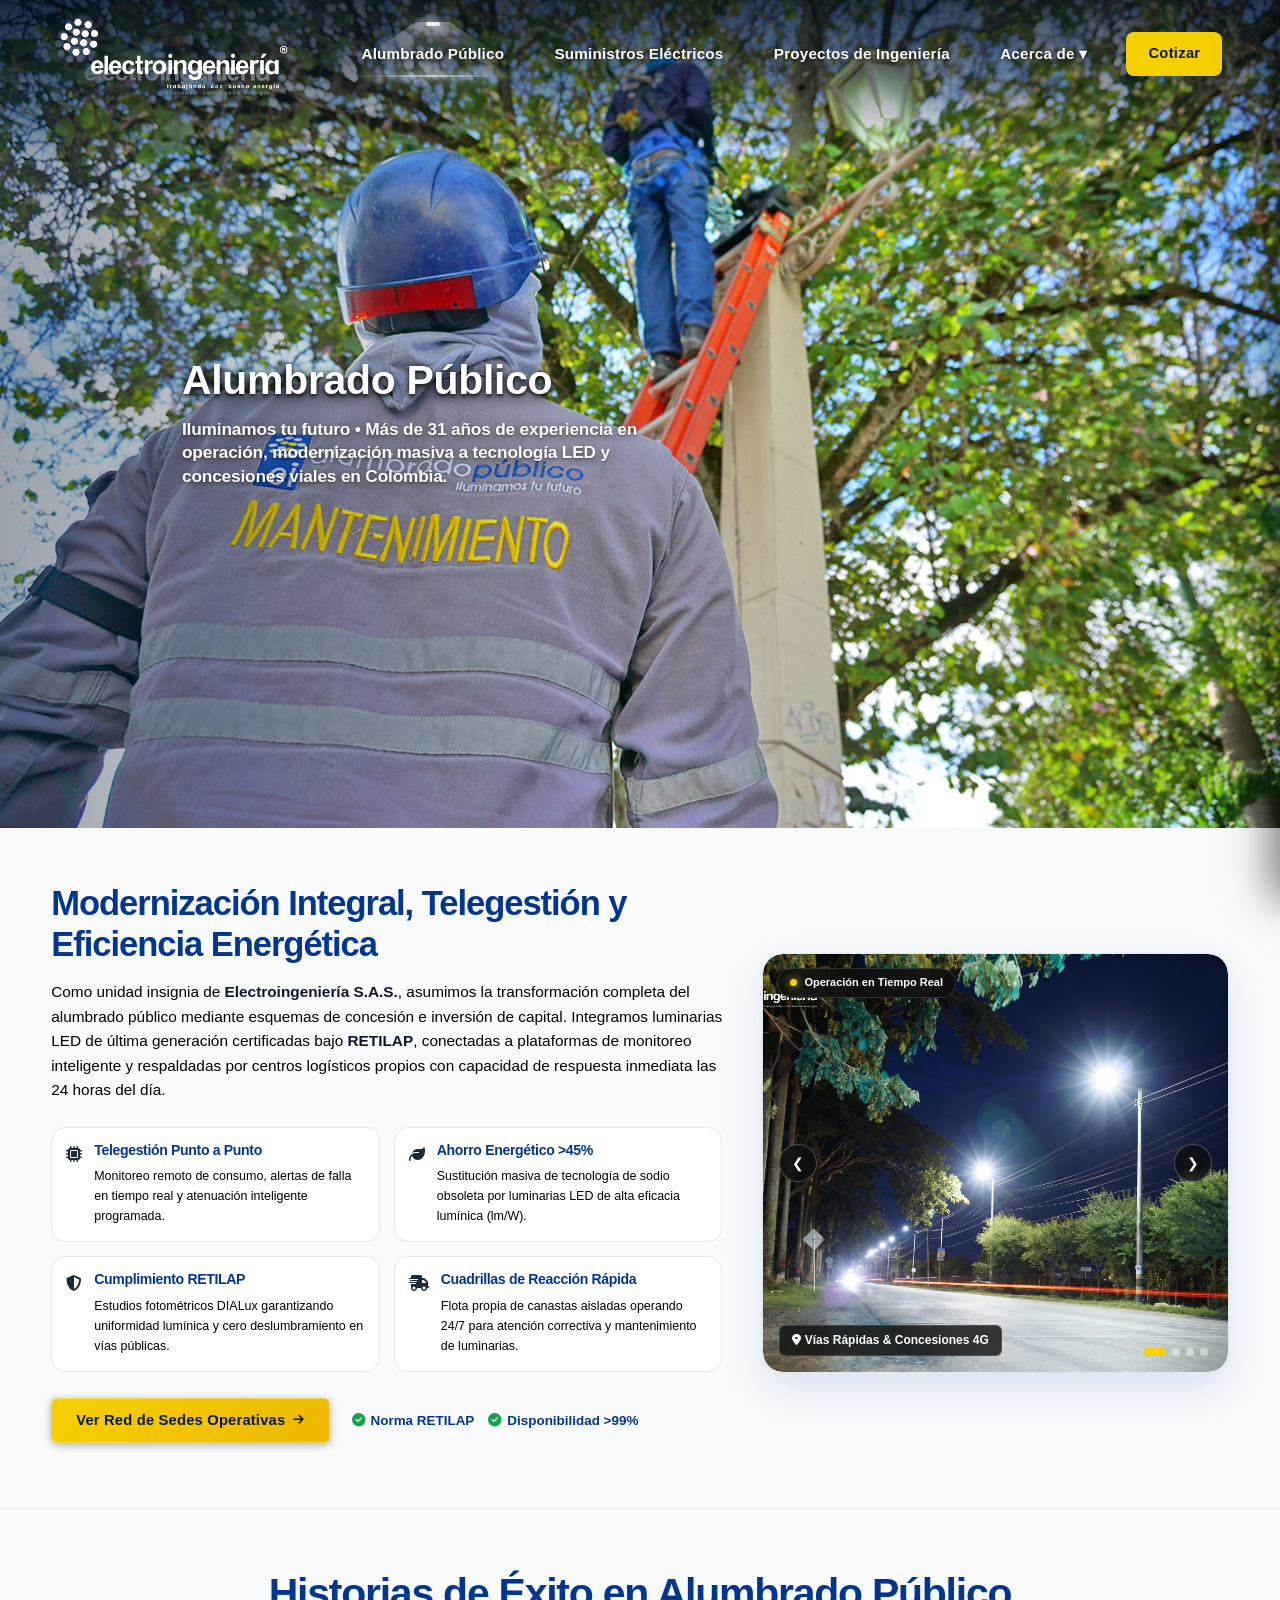
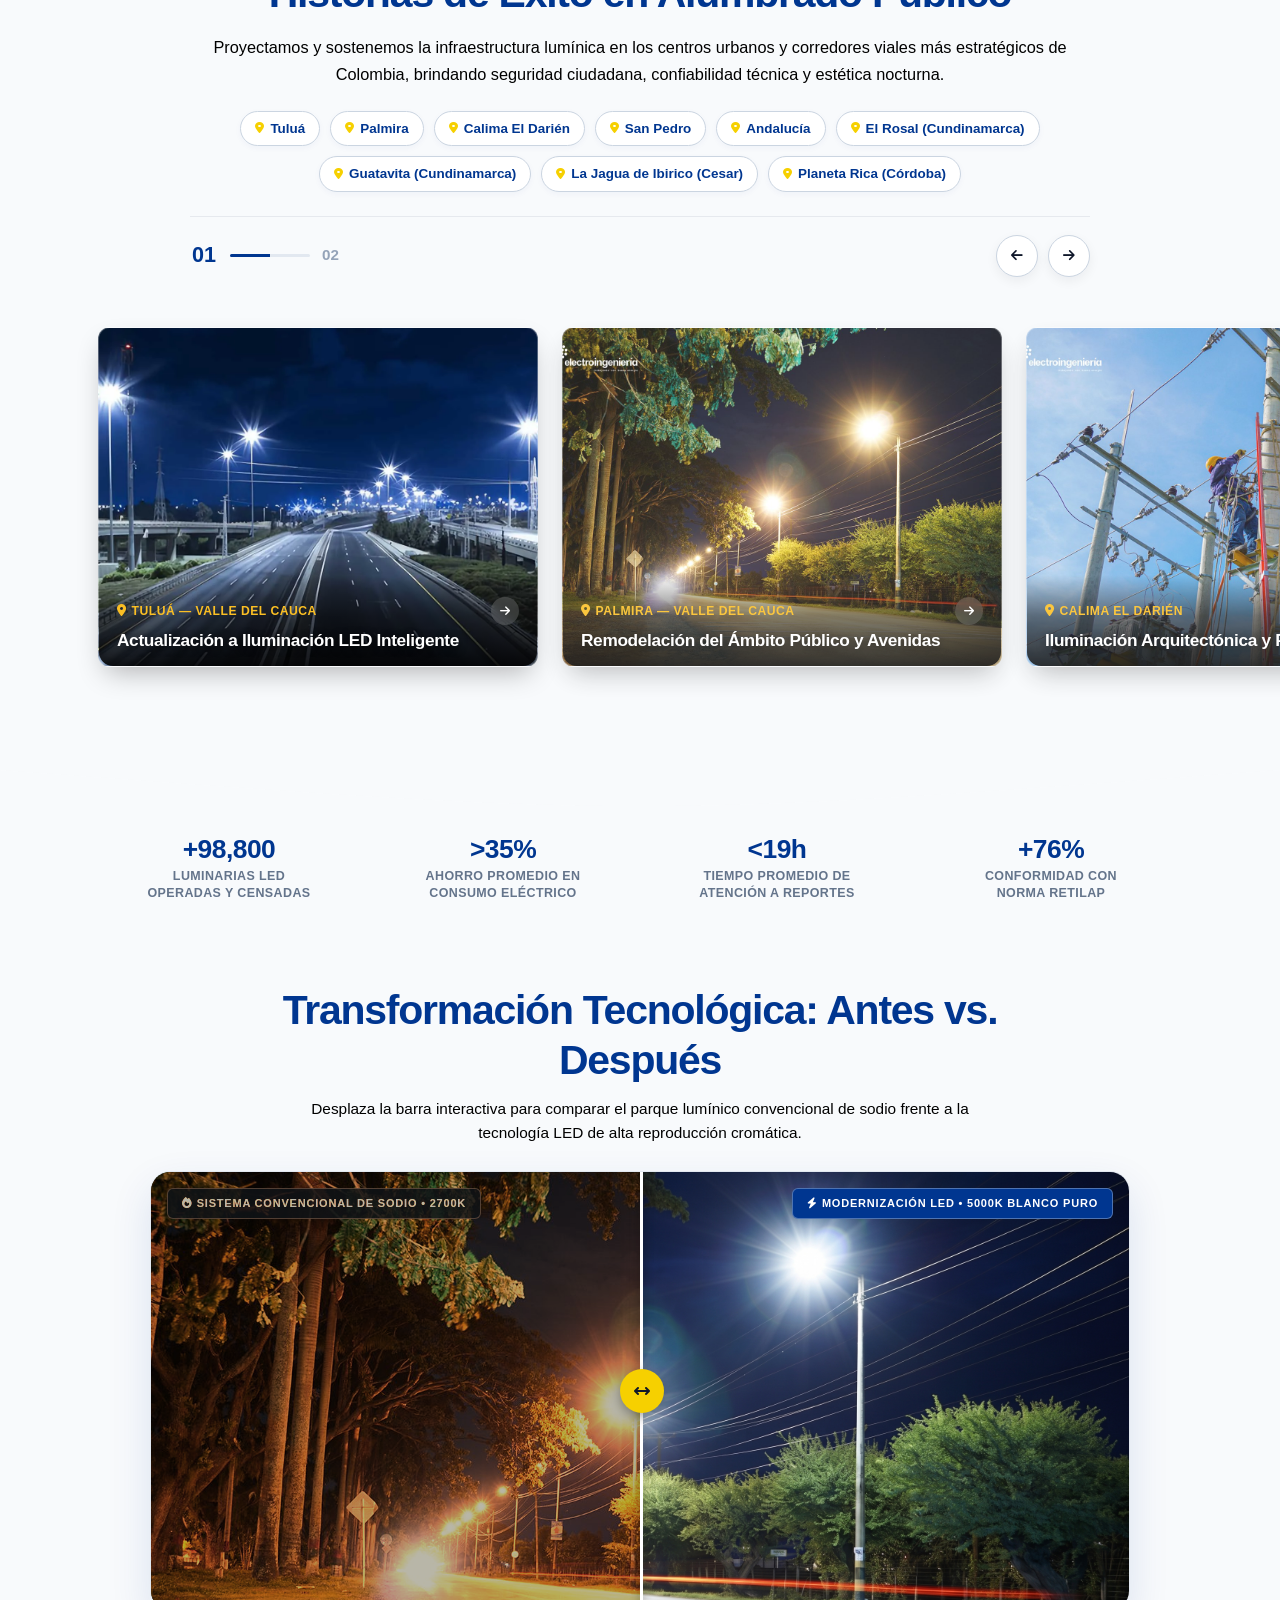
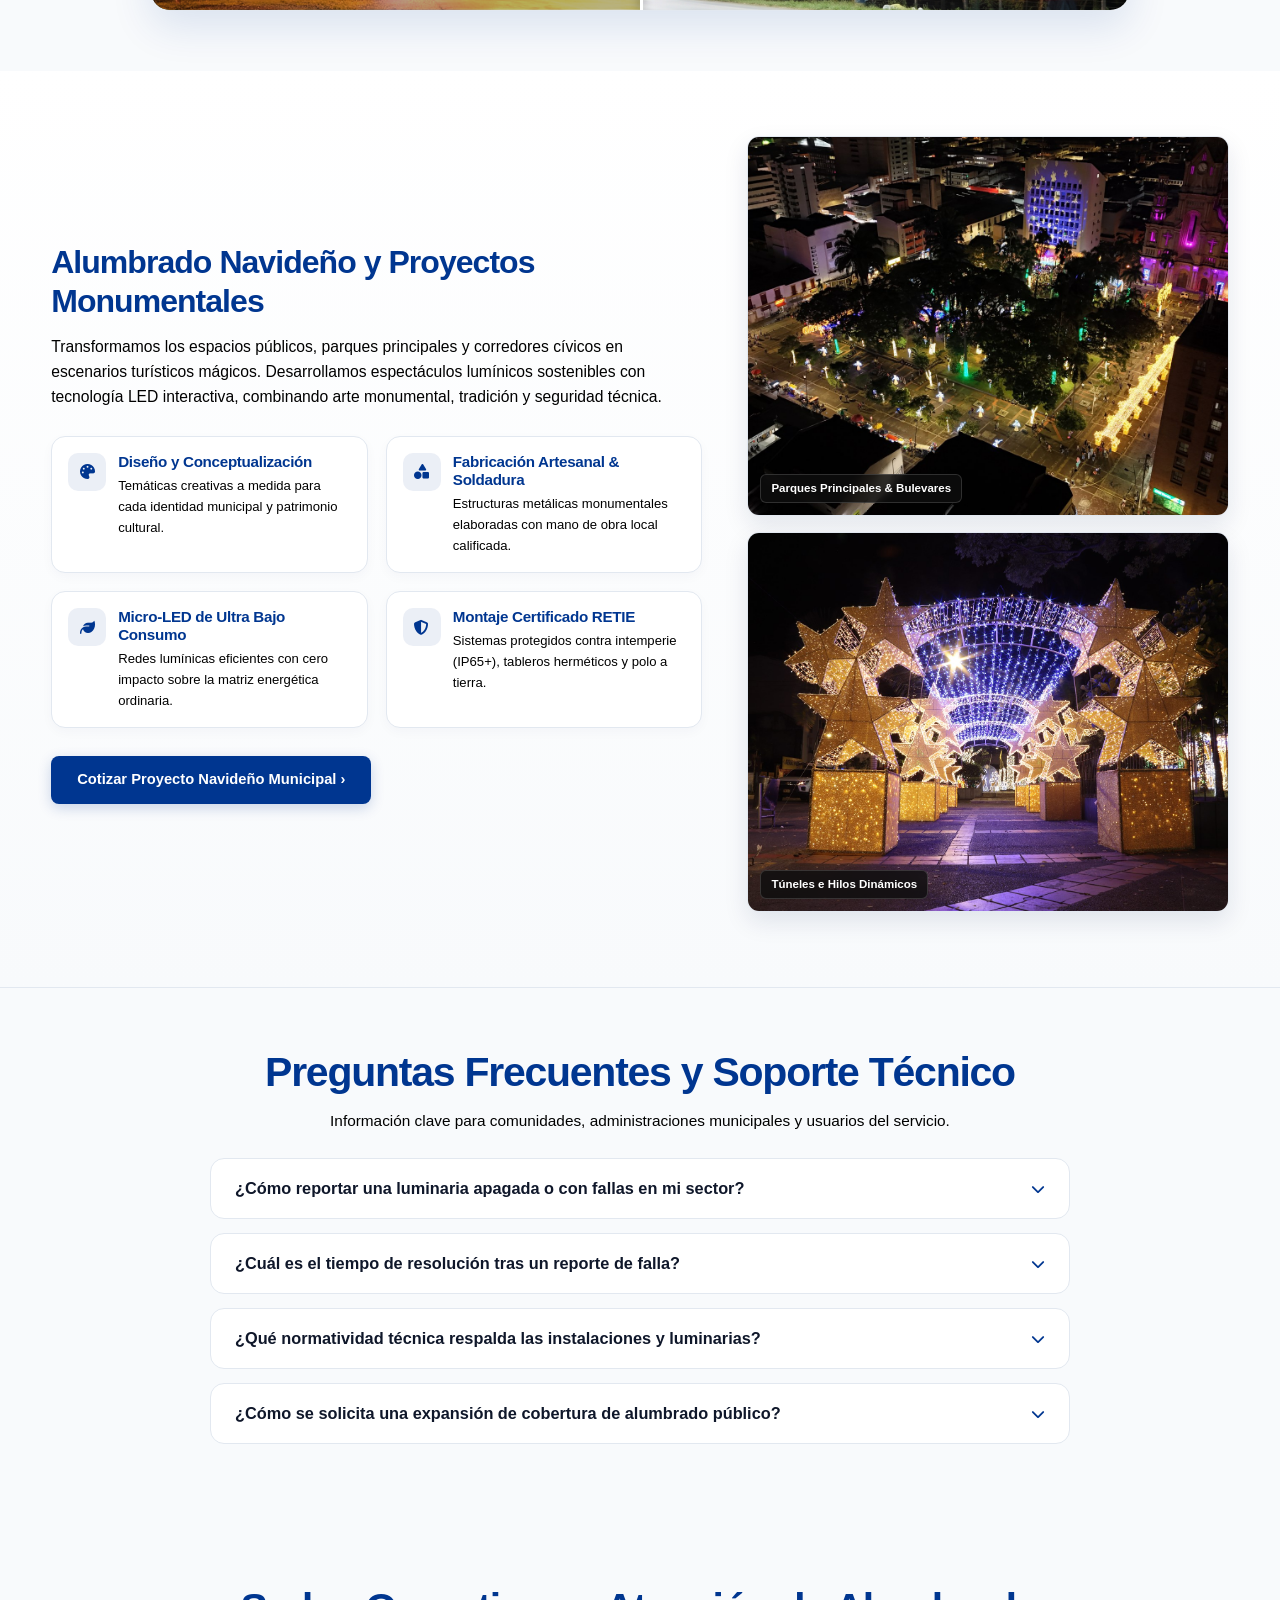
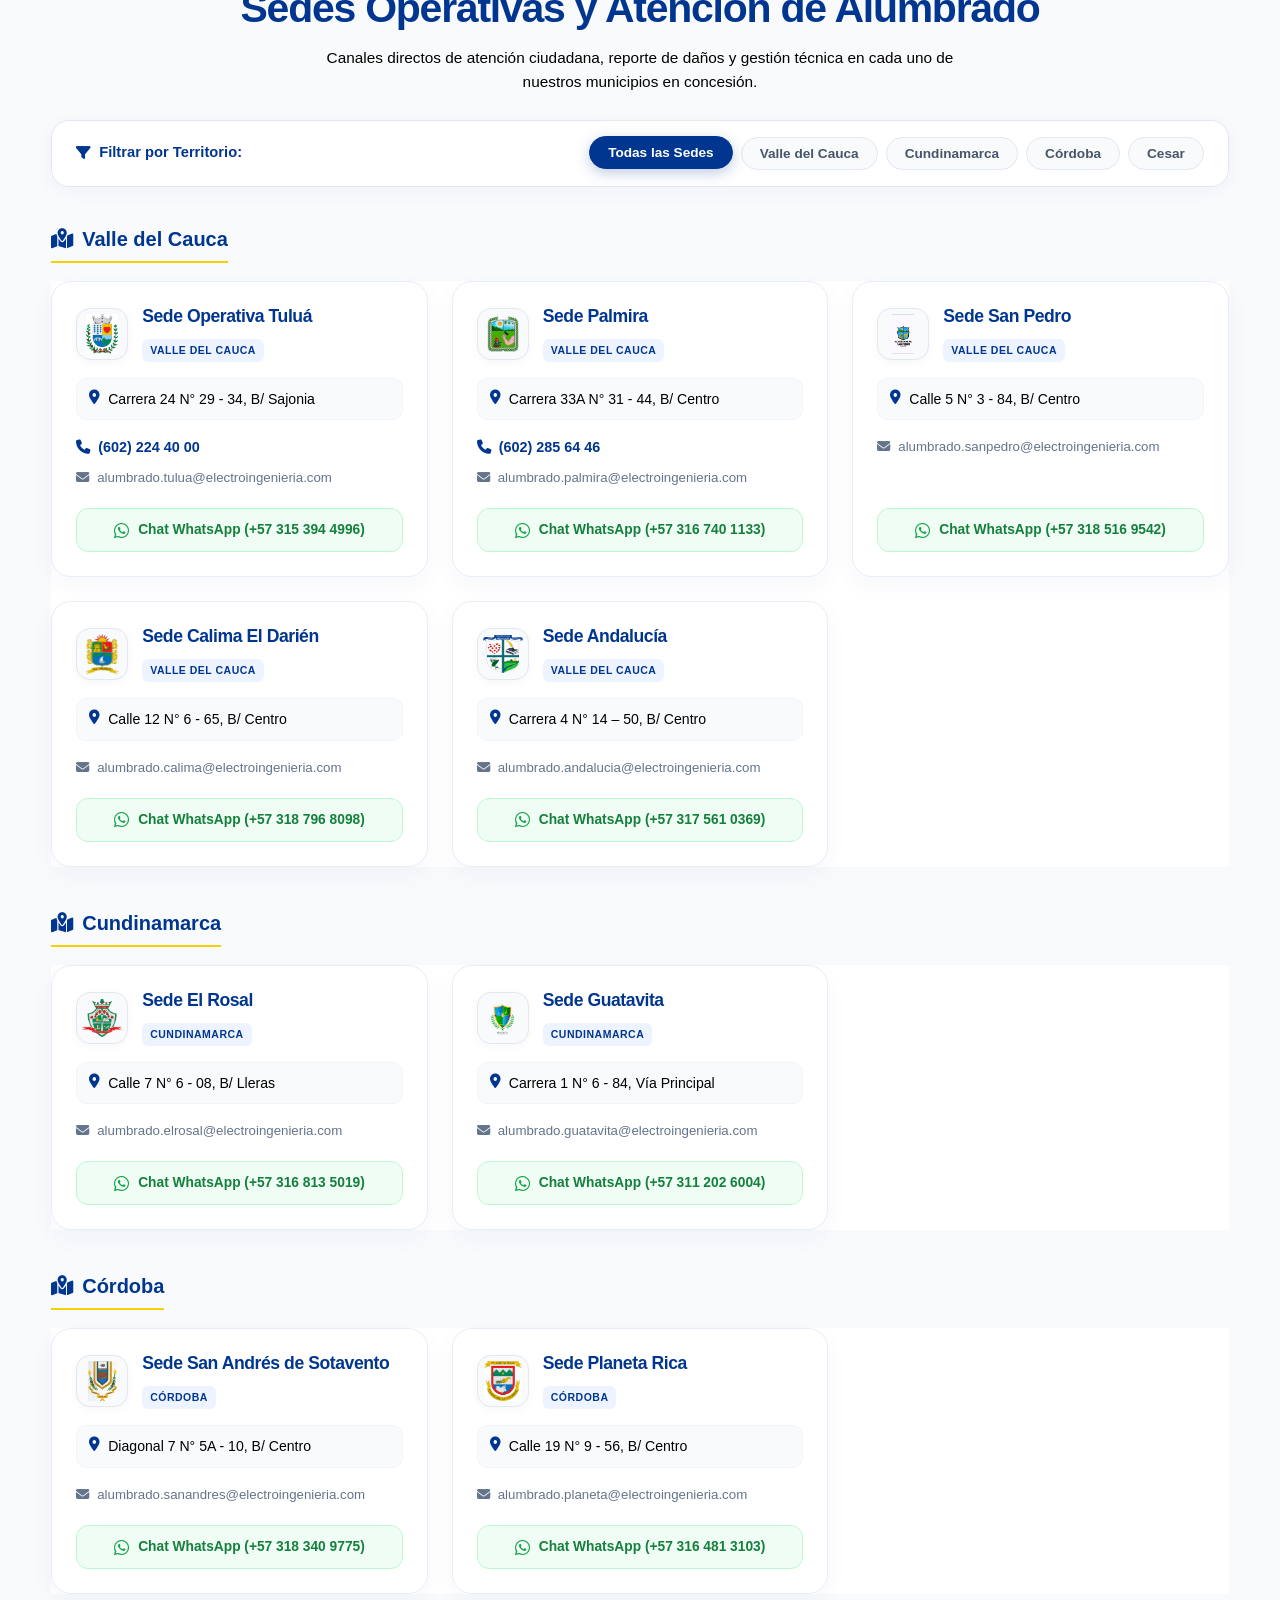
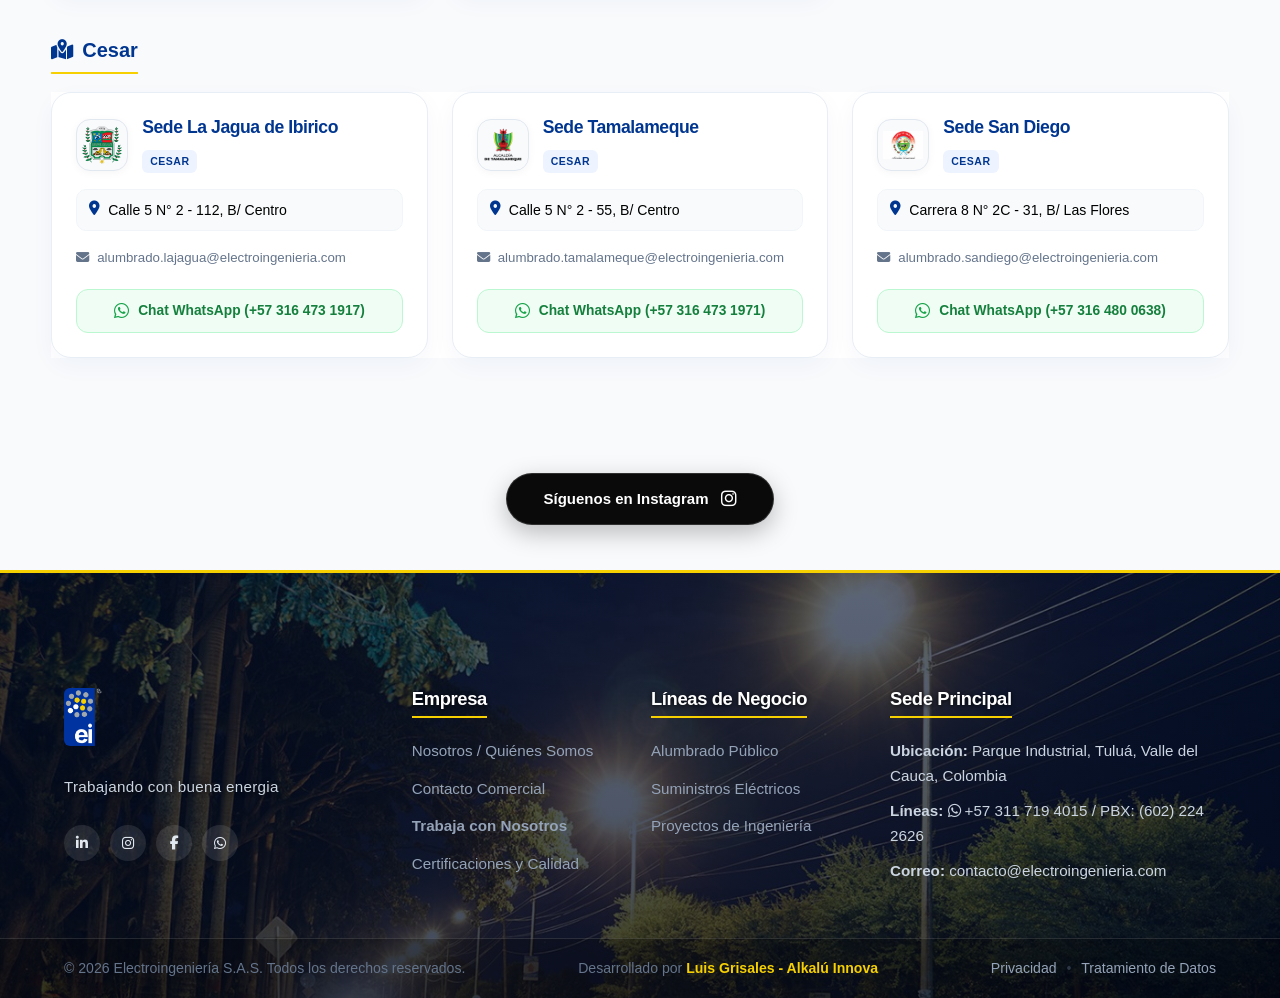
==== commit 52f5fc4c: "Add files via upload" ====
--- a/alumbrado-publico.html
+++ b/alumbrado-publico.html
@@ -2,7 +2,7 @@
 <html lang="es">
 <head>
   <meta charset="UTF-8">
-  <meta name="viewport" content="width=device-width, initial-scale=1.0">
+  <meta name="viewport" content="width=device-width, initial-scale=1.0, maximum-scale=5.0, user-scalable=yes">
   <!-- Meta-Tags de Seguridad y Blindaje -->
   <meta http-equiv="Content-Security-Policy" content="default-src 'self'; script-src 'self' 'unsafe-inline' https://cdn.jsdelivr.net; style-src 'self' 'unsafe-inline' https://cdnjs.cloudflare.com https://cdn.jsdelivr.net; img-src 'self' data: https:; font-src 'self' https://cdnjs.cloudflare.com data:; connect-src 'self'; media-src 'self'; object-src 'none'; base-uri 'self'; form-action 'self' mailto:;">
   <meta http-equiv="X-Content-Type-Options" content="nosniff">
@@ -13,6 +13,7 @@
   <link rel="stylesheet" href="css/main.css">
   <link rel="stylesheet" href="css/components.css">
   <link rel="stylesheet" href="css/audit-fix.css">
+  <link rel="stylesheet" href="css/responsive.css">
   <link rel="stylesheet" href="https://cdnjs.cloudflare.com/ajax/libs/font-awesome/6.5.1/css/all.min.css">
   <link rel="stylesheet" href="https://cdn.jsdelivr.net/npm/swiper@11/swiper-bundle.min.css">
 </head>
@@ -290,7 +291,7 @@
         <div class="swiper-wrapper">
 
           <!-- Proyecto 1: Tuluá -->
-          <article class="swiper-slide premium-project-slide" style="background-image: url('assets/alumbrado/footer.webp');">
+          <article class="swiper-slide premium-project-slide" style="background-image: url('assets/proyectos/8.jpg');">
             <div class="slide-glass-panel">
               <div class="slide-meta-row">
                 <span class="slide-location"><i class="fa-solid fa-location-dot"></i> Tuluá — Valle del Cauca</span>
@@ -856,8 +857,16 @@
   <div class="footer-top-grid">
     <!-- Columna 1: Marca y Reseña -->
     <div class="footer-col col-brand">
-      <img src="assets/logos/Logos Electroingenieria-01.png" alt="Electroingeniería S.A.S." class="footer-logo">
-      <p>Más de 31 años transformando el desarrollo eléctrico e iluminación de Colombia con calidad y respaldo técnico bajo normativas RETIE y RETILAP.</p>
+      <a href="index.html" aria-label="Inicio Electroingenieria">
+        <img src="assets/logos/Simbolo ei marca registrada-01.png" alt="Isotipo EI - Electroingenieria S.A.S." class="footer-logo-ei">
+      </a>
+      <p class="footer-slogan">Trabajando con buena energia</p>
+      <div class="footer-social-icons">
+        <a href="https://co.linkedin.com/company/electroingenier%C3%ADa-s-a-s-" target="_blank" rel="noopener noreferrer" aria-label="LinkedIn"><i class="fa-brands fa-linkedin-in"></i></a>
+        <a href="https://www.instagram.com/electroingenieria/reels/" target="_blank" rel="noopener noreferrer" aria-label="Instagram"><i class="fa-brands fa-instagram"></i></a>
+        <a href="https://www.facebook.com/electroingenieriaa/" target="_blank" rel="noopener noreferrer" aria-label="Facebook"><i class="fa-brands fa-facebook-f"></i></a>
+        <a href="https://wa.me/573117194015?text=Hola%20Electroingenier%C3%ADa,%20deseo%20m%C3%A1s%20informaci%C3%B3n" target="_blank" rel="noopener noreferrer" aria-label="WhatsApp"><i class="fa-brands fa-whatsapp"></i></a>
+      </div>
     </div>
 
     <!-- Columna 2: Empresa -->
@@ -888,12 +897,6 @@
       <p><strong>Líneas:</strong> <a href="https://wa.me/573117194015?text=Hola%20Electroingenier%C3%ADa,%20deseo%20m%C3%A1s%20informaci%C3%B3n" target="_blank" rel="noopener noreferrer" style="color: inherit; text-decoration: none;"><i class="fa-brands fa-whatsapp text-accent-amber" style="margin-right: 4px;"></i>+57 311 719 4015</a> / PBX: (602) 224 2626</p>
       <p><strong>Correo:</strong> contacto@electroingenieria.com</p>
       
-      <div class="footer-social-icons">
-        <a href="https://co.linkedin.com/company/electroingenier%C3%ADa-s-a-s-" target="_blank" rel="noopener noreferrer" aria-label="LinkedIn"><i class="fa-brands fa-linkedin-in"></i></a>
-        <a href="https://www.instagram.com/electroingenieria/reels/" target="_blank" rel="noopener noreferrer" aria-label="Instagram"><i class="fa-brands fa-instagram"></i></a>
-        <a href="https://www.facebook.com/electroingenieriaa/" target="_blank" rel="noopener noreferrer" aria-label="Facebook"><i class="fa-brands fa-facebook-f"></i></a>
-        <a href="https://wa.me/573117194015?text=Hola%20Electroingenier%C3%ADa,%20deseo%20m%C3%A1s%20informaci%C3%B3n" target="_blank" rel="noopener noreferrer" aria-label="WhatsApp"><i class="fa-brands fa-whatsapp"></i></a>
-      </div>
     </div>
   </div>
 
--- a/css/components.css
+++ b/css/components.css
@@ -7361,7 +7361,7 @@
 /* 1. Capa Base (Fondo completo a la derecha): DESPUÉS */
 .ba-layer-after,
 .after-image-wrapper {
-  background-image: url('../assets/proyectos/obra.jpg');
+  background-image: url('../assets/proyectos/1.jpg');
   width: 100%;
   height: 100%;
   background-size: cover;
--- a/css/audit-fix.css
+++ b/css/audit-fix.css
@@ -1461,8 +1461,507 @@
   }
 }
 
-
-
-
-
-
+/* ==========================================================================
+   CENTRADO SIMÉTRICO: NUESTRAS SOLUCIONES E INFRAESTRUCTURA
+   ========================================================================== */
+
+/* 1. Sección completa: centrada y con padding simétrico */
+.units-coverflow-section {
+  width: 100% !important;
+  max-width: 100% !important;
+  padding: 60px 4% 70px 4% !important;
+  box-sizing: border-box !important;
+  overflow: hidden !important;
+}
+
+/* El .container interno también centrado */
+.units-coverflow-section .container {
+  width: 100% !important;
+  max-width: 1440px !important;
+  margin-left: auto !important;
+  margin-right: auto !important;
+  padding: 0 !important;
+  box-sizing: border-box !important;
+}
+
+/* 2. Encabezado (título + subtítulo) */
+.units-coverflow-section .unidades-header {
+  width: 100% !important;
+  max-width: 820px !important;
+  margin: 0 auto 40px auto !important;
+  text-align: center !important;
+}
+
+/* 3. Cuadrícula de las 3 tarjetas: centrada simétricamente */
+.coverflow-viewport,
+.units-coverflow-section .coverflow-viewport,
+.solutions-grid {
+  width: 100% !important;
+  max-width: 1260px !important;
+  margin: 0 auto !important;       /* Centrado exacto — elimina sesgo a la izquierda */
+  padding: 0 !important;
+  display: grid !important;
+  grid-template-columns: repeat(3, 1fr) !important;
+  gap: 32px !important;
+  align-items: stretch !important;
+  box-sizing: border-box !important;
+  height: auto !important;
+  perspective: none !important;
+}
+
+/* 4. Cada tarjeta: uniforme y sin transformaciones de posición estáticas */
+.coverflow-card,
+.coverflow-card.pos-center,
+.coverflow-card.pos-left,
+.coverflow-card.pos-right,
+.solution-card {
+  position: relative !important;
+  top: 0 !important;
+  left: 0 !important;
+  right: auto !important;
+  transform: none !important;
+  width: 100% !important;
+  opacity: 1 !important;
+  flex: 1 1 0% !important;
+}
+
+/* Hover sutil sin romper el flujo */
+.coverflow-card:hover,
+.solution-card:hover {
+  transform: translateY(-6px) !important;
+  transition: transform 0.28s ease, box-shadow 0.28s ease !important;
+}
+
+/* 5. Breakpoints responsivos de la sección */
+@media (max-width: 1024px) {
+  .coverflow-viewport,
+  .units-coverflow-section .coverflow-viewport,
+  .solutions-grid {
+    grid-template-columns: repeat(2, 1fr) !important;
+    gap: 24px !important;
+    max-width: 760px !important;
+  }
+}
+
+@media (max-width: 640px) {
+  .coverflow-viewport,
+  .units-coverflow-section .coverflow-viewport,
+  .solutions-grid {
+    grid-template-columns: 1fr !important;
+    gap: 20px !important;
+    max-width: 480px !important;
+  }
+}
+
+
+
+
+
+
+
+
+
+/* ==========================================================================
+   CONTENCION Y PROPORCION DE IMAGENES EN PANTALLAS GRANDES (DESKTOP / ULTRAWIDE)
+   ========================================================================== */
+
+/* 1. Limite general para cuadriculas y galerias de imagenes */
+.projects-grid,
+.catalog-grid,
+.gallery-grid,
+.cases-slider,
+.success-stories-slider {
+  max-width: 1260px !important;
+  margin-left: auto !important;
+  margin-right: auto !important;
+}
+
+/* 2. Imagenes dentro de tarjetas de proyectos: altura controlada */
+.project-card .project-img-box img,
+.project-card img {
+  width: 100% !important;
+  height: 220px !important;
+  min-height: 220px !important;
+  max-height: 240px !important;
+  object-fit: cover !important;
+  object-position: center !important;
+  display: block !important;
+}
+
+/* 3. Tarjetas de Proyectos / Obras */
+.project-card {
+  max-width: 420px !important;
+  width: 100% !important;
+  margin-left: auto !important;
+  margin-right: auto !important;
+}
+
+/* 4. Tarjetas de Carrusel de Casos de Exito */
+.story-card,
+.case-card,
+.premium-project-slide {
+  max-width: 460px !important;
+}
+
+.story-card-image,
+.case-card-image {
+  width: 100% !important;
+  height: 260px !important;
+  min-height: 260px !important;
+  max-height: 280px !important;
+  object-fit: cover !important;
+  object-position: center !important;
+}
+
+/* 5. Imagenes editoriales (flota, nosotros) */
+.fleet-image-frame img,
+.story-media-box img,
+.about-image-container img,
+.editorial-split-row img {
+  max-width: 100% !important;
+  width: 100% !important;
+  height: 420px !important;
+  object-fit: cover !important;
+  object-position: center !important;
+}
+
+/* 6. Monitores ultrawide / 2K / 4K */
+@media (min-width: 1600px) {
+  .projects-grid,
+  .catalog-grid,
+  .gallery-grid {
+    max-width: 1320px !important;
+    gap: 28px !important;
+  }
+
+  .project-card .project-img-box img,
+  .project-card img {
+    height: 240px !important;
+    max-height: 260px !important;
+  }
+
+  .story-card-image,
+  .case-card-image {
+    height: 280px !important;
+    max-height: 300px !important;
+  }
+
+  .editorial-split-row {
+    max-width: 1320px !important;
+    margin-left: auto !important;
+    margin-right: auto !important;
+  }
+}
+
+
+/* ==========================================================================
+   COMPARADOR ANTES Y DESPUES: PROPORCION Y ANCHO CONTENIDO (obras.html + alumbrado)
+   ========================================================================== */
+
+/* 1. Seccion contenedora � padding simetrico y centrado en flex */
+#comparador-impacto,
+.before-after-section {
+  width: 100% !important;
+  padding: 60px 4% !important;
+  box-sizing: border-box !important;
+}
+
+/* El site-container interno: limitar ancho y centrar */
+#comparador-impacto .site-container {
+  max-width: 1100px !important;
+  margin-left: auto !important;
+  margin-right: auto !important;
+  width: 100% !important;
+}
+
+/* 2. Cabecera de la seccion */
+#comparador-impacto .section-title-wrapper {
+  max-width: 760px !important;
+  margin: 0 auto 30px auto !important;
+}
+
+/* 3. Contenedor externo del comparador: centrado y acotado */
+.before-after-wrapper,
+.before-after-container {
+  max-width: 960px !important;
+  width: 100% !important;
+  margin: 0 auto !important;
+  box-sizing: border-box !important;
+}
+
+/* 4. La card interactiva: proporcion 16/9 con altura maxima */
+.before-after-card {
+  width: 100% !important;
+  max-width: 100% !important;
+  height: 0 !important;
+  padding-bottom: 56.25% !important; /* 16:9 � compatible con todos los navegadores */
+  border-radius: 16px !important;
+  overflow: hidden !important;
+  position: relative !important;
+  box-shadow: 0 12px 36px rgba(0, 0, 0, 0.16) !important;
+}
+
+/* 5. Las capas de imagen rellenan la card por completo */
+.before-after-card .ba-image-layer,
+.before-after-card .ba-layer-after,
+.before-after-card .ba-layer-before,
+.before-after-card .after-image-wrapper,
+.before-after-card .before-image-wrapper {
+  position: absolute !important;
+  top: 0 !important;
+  left: 0 !important;
+  width: 100% !important;
+  height: 100% !important;
+}
+
+/* 6. El handle y el range input tambien deben quedar absolutos dentro de la card */
+.before-after-card .ba-slider-handle,
+.before-after-card .comparison-slider-handle {
+  position: absolute !important;
+  top: 50% !important;
+  z-index: 20 !important;
+}
+
+.before-after-card .ba-range-input {
+  position: absolute !important;
+  top: 0 !important;
+  left: 0 !important;
+  width: 100% !important;
+  height: 100% !important;
+}
+
+/* 7. Badges: posicion relativa al contenedor visible */
+.before-after-card .ba-tag,
+.before-after-card .comparison-badge {
+  top: 18px !important;
+}
+
+/* 8. Seccion alumbrado: mismos limites para .before-after-section */
+.before-after-section .before-after-wrapper,
+.before-after-section .before-after-container {
+  max-width: 960px !important;
+  margin: 0 auto !important;
+}
+
+/* 9. Tablets medianos */
+@media (max-width: 1024px) {
+  .before-after-wrapper,
+  .before-after-container {
+    max-width: 820px !important;
+  }
+}
+
+/* 10. Moviles y pantallas pequenas */
+@media (max-width: 640px) {
+  .before-after-wrapper,
+  .before-after-container {
+    max-width: 100% !important;
+  }
+
+  .before-after-card {
+    padding-bottom: 75% !important; /* 4:3 en movil � mas legible */
+    border-radius: 10px !important;
+  }
+}
+
+
+/* ==========================================================================
+   SOLUCIONES SHOWCASE (BENTO 2x2): ESCALA COMPACTA Y CENTRADO SIMETRICO
+   suministros.html > #soluciones > .solutions-showcase-grid
+   ========================================================================== */
+
+/* 1. Contenedor principal de la cuadricula 2x2 */
+.solutions-showcase-grid {
+  max-width: 1050px !important;    /* Techo de ancho � nunca se desparrama */
+  width: 100% !important;
+  margin: 40px auto 0 auto !important;  /* Centrado simetrico horizontal */
+  padding: 0 !important;
+  box-sizing: border-box !important;
+  display: grid !important;
+  grid-template-columns: 1fr 1fr !important;
+  grid-template-rows: 220px 220px !important;  /* Filas compactas: 280 -> 220px */
+  gap: 20px !important;
+}
+
+/* 2. Tarjeta individual: radio y sombra refinados */
+.solution-showcase-card {
+  border-radius: 12px !important;   /* Ligeramente menos redondeado = mas elegante */
+  box-shadow: 0 6px 20px rgba(0, 30, 80, 0.10) !important;
+}
+
+/* 3. Hover suave sin romper el flujo */
+.solution-showcase-card:hover {
+  transform: translateY(-4px) !important;
+  box-shadow: 0 14px 30px rgba(0, 0, 0, 0.18) !important;
+}
+
+/* 4. Badge (etiqueta flotante inferior izquierda): tipografia compacta */
+.solution-showcase-card .tech-spec-badge {
+  bottom: 12px !important;
+  left: 12px !important;
+  padding: 8px 14px !important;
+}
+
+.tech-badge-title {
+  font-size: 0.88rem !important;   /* Ligeramente mas pequeno para no saturar */
+}
+
+/* 5. Portatilos / pantallas medianas (1024�1200px) */
+@media (max-width: 1200px) {
+  .solutions-showcase-grid {
+    max-width: 920px !important;
+    grid-template-rows: 190px 190px !important;
+    gap: 16px !important;
+  }
+}
+
+/* 6. Tablets (640�900px): 1 columna */
+@media (max-width: 900px) {
+  .solutions-showcase-grid {
+    grid-template-columns: 1fr !important;
+    grid-template-rows: auto !important;
+    max-width: 580px !important;
+  }
+
+  .solution-showcase-card {
+    height: 200px !important;
+    min-height: 200px !important;
+  }
+}
+
+/* 7. Moviles (<640px): ancho completo, altura mas baja */
+@media (max-width: 640px) {
+  .solutions-showcase-grid {
+    max-width: 100% !important;
+    gap: 14px !important;
+  }
+
+  .solution-showcase-card {
+    height: 180px !important;
+    min-height: 180px !important;
+  }
+}
+
+
+/* ==========================================================================
+   LOGO EI E ISOTIPO EN FOOTER: MARCA Y SLOGAN CORPORATIVO
+   ========================================================================== */
+
+/* Columna de marca: layout vertical limpio */
+.footer-col.col-brand {
+  display: flex !important;
+  flex-direction: column !important;
+  align-items: flex-start !important;
+  justify-content: flex-start !important;
+  gap: 0 !important;
+}
+
+/* Enlace envolvente del isotipo: sin decoracion */
+.footer-col.col-brand a {
+  display: inline-block !important;
+  line-height: 0 !important;
+  margin-bottom: 14px !important;
+  text-decoration: none !important;
+  border: none !important;
+  outline-offset: 4px !important;
+}
+
+/* Isotipo EI: tamano acotado y proporcionado */
+
+
+
+
+/* Lema corporativo */
+.footer-slogan {
+  font-family: 'Century Gothic', 'Trebuchet MS', sans-serif !important;
+  font-size: 0.97rem !important;
+  font-weight: 400 !important;
+  letter-spacing: 0.3px !important;
+  color: #CBD5E1 !important;
+  margin: 0 !important;
+  line-height: 1.45 !important;
+  text-shadow: 0 1px 4px rgba(0, 0, 0, 0.55) !important;
+}
+
+/* Ocultar el viejo footer-logo si quedara algun residuo */
+.col-brand .footer-logo:not(.footer-logo-ei) {
+  display: none !important;
+}
+
+
+/* ==========================================================================
+   FOOTER BRAND: LOGO VISIBLE (INVERSION BLANCO) + REDES BAJO SLOGAN
+   ========================================================================== */
+
+/* Logo EI: invertido a blanco para ser visible sobre fondo oscuro */
+.footer-logo-ei {
+  filter: none !important;  /* PNG ya tiene fondo azul corporativo */
+  opacity: 1 !important;
+  height: 56px !important;
+  width: auto !important;
+  max-width: 100px !important;
+  display: block !important;
+  object-fit: contain !important;
+}
+
+/* Hover: ligero brillo dorado */
+/* footer-logo-ei hover: sin filtro - logo usa su propio color */
+
+/* Iconos de redes sociales: alineacion y espaciado bajo el slogan */
+.col-brand .footer-social-icons {
+  display: flex !important;
+  flex-direction: row !important;
+  align-items: center !important;
+  gap: 10px !important;
+  margin-top: 16px !important;
+  flex-wrap: wrap !important;
+}
+
+.col-brand .footer-social-icons a {
+  display: inline-flex !important;
+  align-items: center !important;
+  justify-content: center !important;
+  width: 36px !important;
+  height: 36px !important;
+  border-radius: 50% !important;
+  background: rgba(255, 255, 255, 0.10) !important;
+  color: #E2E8F0 !important;
+  font-size: 0.88rem !important;
+  transition: background 0.2s ease, color 0.2s ease !important;
+  text-decoration: none !important;
+}
+
+.col-brand .footer-social-icons a:hover {
+  background: var(--color-accent, #F6D000) !important;
+  color: #07162C !important;
+}
+
+/* Ocultar el bloque de redes de col-contact (se movio a col-brand por HTML) */
+.col-contact .footer-social-icons {
+  display: none !important;
+}
+
+
+/* ==========================================================================
+   RESTAURACION DEFINITIVA DEL ISOTIPO EI EN FOOTER
+   El PNG ya incluye fondo azul corporativo con el simbolo completo.
+   NUNCA aplicar filtros de color sobre este archivo.
+   ========================================================================== */
+
+/* Maxima especificidad: anula CUALQUIER filtro aplicado anteriormente */
+footer .col-brand .footer-logo-ei,
+footer .footer-col .footer-logo-ei,
+.footer-logo-ei {
+  filter: none !important;
+  -webkit-filter: none !important;
+  opacity: 1 !important;
+  height: 58px !important;
+  width: auto !important;
+  max-width: 110px !important;
+  object-fit: contain !important;
+  display: block !important;
+  margin-bottom: 14px !important;
+  border-radius: 6px !important;     /* Redondea levemente el contenedor azul */
+  background: transparent !important;
+  box-shadow: none !important;
+}
--- a/css/responsive.css
+++ b/css/responsive.css
@@ -0,0 +1,430 @@
+/* ==========================================================================
+   RESET GLOBAL RESPONSIVO & PREVENCIÓN DE OVERFLOW
+   ========================================================================== */
+
+*, *::before, *::after {
+  box-sizing: border-box !important;
+}
+
+html, body {
+  width: 100% !important;
+  max-width: 100vw !important;
+  overflow-x: hidden !important; /* Elimina scroll horizontal indeseado */
+  margin: 0 !important;
+  padding: 0 !important;
+  -webkit-text-size-adjust: 100% !important;
+}
+
+img, picture, video, canvas, svg {
+  max-width: 100% !important;
+  height: auto;
+  display: block;
+}
+
+/* ==========================================================================
+   1. PANTALLAS GIGANTES / ULTRAWIDE / 4K (min-width: 1800px)
+   ========================================================================== */
+@media (min-width: 1800px) {
+  header .container,
+  header .header-inner,
+  .footer-top-grid,
+  .footer-bottom-flex,
+  .container-xl,
+  .container,
+  .site-container,
+  .projects-grid {
+    max-width: 1720px !important;
+    margin-left: auto !important;
+    margin-right: auto !important;
+  }
+
+  .hero,
+  .hero-banner,
+  .page-hero,
+  .carousel-item,
+  .hero-slider-section,
+  .hero-insignia,
+  .slide,
+  .detail-hero-section {
+    min-height: 85vh !important;
+    max-height: 950px !important;
+  }
+
+  .hero-content,
+  .carousel-caption,
+  .slide-content,
+  .hero-text-wrap,
+  .hero-insignia-content,
+  .project-detail-content {
+    max-width: 720px !important;
+    left: 8% !important;
+  }
+}
+
+/* ==========================================================================
+   2. ESCRITORIO ESTÁNDAR / LAPTOPS (1025px a 1799px)
+   ========================================================================== */
+@media (min-width: 1025px) and (max-width: 1799px) {
+  .hero,
+  .hero-banner,
+  .page-hero,
+  .carousel-item,
+  .hero-slider-section,
+  .hero-insignia,
+  .slide,
+  .detail-hero-section {
+    min-height: 80vh !important;
+  }
+
+  .hero-content,
+  .carousel-caption,
+  .slide-content,
+  .hero-text-wrap,
+  .hero-insignia-content,
+  .project-detail-content {
+    max-width: 580px !important;
+    left: 6% !important;
+  }
+
+  .projects-grid,
+  .catalog-grid {
+    grid-template-columns: repeat(4, 1fr) !important;
+    gap: 22px !important;
+  }
+}
+
+/* ==========================================================================
+   3. TABLETS EN HORIZONTAL Y LAPTOPS PEQUEÑAS (769px a 1024px)
+   ========================================================================== */
+@media (max-width: 1024px) {
+  /* Header */
+  header .navbar-container,
+  header .container,
+  header .header-inner {
+    padding: 14px 4% !important;
+  }
+
+  /* Hero Banner */
+  .hero,
+  .hero-banner,
+  .page-hero,
+  .carousel-item,
+  .hero-slider-section,
+  .hero-home,
+  .hero-insignia,
+  .slide,
+  .detail-hero-section {
+    min-height: 70vh !important;
+    height: auto !important;
+    padding-top: 100px !important;
+  }
+
+  .hero-content,
+  .carousel-caption,
+  .slide-content,
+  .hero-text-wrap,
+  .hero-insignia-content,
+  .project-detail-content {
+    max-width: 90% !important;
+    left: 5% !important;
+    top: 45% !important;
+    transform: translateY(-45%) !important;
+  }
+
+  /* Grids a 2 columnas */
+  .projects-grid,
+  .solutions-grid,
+  .cards-container,
+  .catalog-grid,
+  .products-bento-grid,
+  .solutions-showcase-grid,
+  .fleet-stats-grid,
+  .advisors-grid,
+  .specs-grid-cards,
+  .detail-gallery-grid {
+    grid-template-columns: repeat(2, 1fr) !important;
+    gap: 20px !important;
+  }
+
+  /* Footer en 2x2 */
+  .footer-top-grid {
+    grid-template-columns: repeat(2, 1fr) !important;
+    gap: 32px !important;
+    padding: 40px 5% 30px 5% !important;
+  }
+
+  .footer-bottom-flex {
+    flex-direction: column !important;
+    gap: 12px !important;
+    text-align: center !important;
+  }
+}
+
+/* ==========================================================================
+   4. TABLETS EN VERTICAL Y TELÉFONOS GRANDES (481px a 768px)
+   ========================================================================== */
+@media (max-width: 768px) {
+  /* Navbar Móvil */
+  header nav,
+  .navbar-nav,
+  .nav-desktop {
+    display: none !important; /* Activable mediante botón de hamburguesa / drawer */
+  }
+
+  header .mobile-menu-toggle,
+  .nav-toggle {
+    display: flex !important;
+    align-items: center;
+    justify-content: center;
+  }
+
+  /* Banner Hero */
+  .hero,
+  .hero-banner,
+  .page-hero,
+  .carousel-item,
+  .hero-slider-section,
+  .hero-home,
+  .hero-insignia,
+  .slide,
+  .detail-hero-section {
+    min-height: 65vh !important;
+    height: auto !important;
+    padding: 90px 5% 40px 5% !important;
+  }
+
+  .hero-content,
+  .carousel-caption,
+  .slide-content,
+  .hero-text-wrap,
+  .hero-insignia-content,
+  .project-detail-content {
+    position: relative !important;
+    top: auto !important;
+    left: auto !important;
+    transform: none !important;
+    max-width: 100% !important;
+    margin-top: 20px !important;
+  }
+
+  .hero h1,
+  .hero-banner h1,
+  .carousel-caption h1,
+  .slide-content h1,
+  .hero-title,
+  .hero-insignia-title,
+  .detail-hero-title,
+  main > section:first-of-type h1,
+  section[class*="hero"] h1 {
+    font-size: 2.1rem !important;
+    line-height: 1.2 !important;
+  }
+
+  .hero p,
+  .hero-banner p,
+  .carousel-caption p,
+  .slide-content p,
+  .hero-lead,
+  .hero-insignia-lead,
+  .detail-hero-subtitle,
+  main > section:first-of-type p,
+  section[class*="hero"] p {
+    font-size: 0.98rem !important;
+  }
+
+  /* Grids a 1 columna o 2 columnas compactas */
+  .projects-grid,
+  .catalog-grid,
+  .fleet-stats-grid {
+    grid-template-columns: repeat(2, 1fr) !important;
+    gap: 16px !important;
+  }
+
+  .solutions-grid,
+  .products-bento-grid,
+  .solutions-showcase-grid,
+  .pillars-bento-grid,
+  .advisors-grid,
+  .specs-grid-cards,
+  .detail-editorial-layout {
+    grid-template-columns: 1fr !important;
+    gap: 20px !important;
+  }
+
+  .project-card .image-container,
+  .project-card .project-img-box,
+  .product-image-box {
+    height: 200px !important;
+    min-height: 200px !important;
+  }
+
+  /* Slider de Casos de Éxito / Historias */
+  .story-card-image,
+  .case-card-image,
+  .story-card,
+  .case-card,
+  .premium-project-slide,
+  .mySchrederSwiper .swiper-slide {
+    height: 260px !important;
+    min-height: 260px !important;
+  }
+
+  /* Footer en 1 columna apilada */
+  .footer-top-grid {
+    grid-template-columns: 1fr !important;
+    gap: 28px !important;
+  }
+
+  .footer-col {
+    align-items: flex-start !important;
+  }
+}
+
+/* ==========================================================================
+   5. SMARTPHONES PEQUEÑOS Y ESTÁNDAR (320px a 480px)
+   ========================================================================== */
+@media (max-width: 480px) {
+  /* Tipografía fluida y contenida */
+  .hero h1,
+  .hero-banner h1,
+  .carousel-caption h1,
+  .slide-content h1,
+  .hero-title,
+  .hero-insignia-title,
+  .detail-hero-title,
+  main > section:first-of-type h1,
+  section[class*="hero"] h1 {
+    font-size: 1.75rem !important;
+    letter-spacing: -0.2px !important;
+  }
+
+  .hero p,
+  .hero-banner p,
+  .carousel-caption p,
+  .slide-content p,
+  .hero-lead,
+  .hero-insignia-lead,
+  .detail-hero-subtitle,
+  main > section:first-of-type p,
+  section[class*="hero"] p {
+    font-size: 0.9rem !important;
+    line-height: 1.45 !important;
+  }
+
+  /* Botones full-width o táctiles */
+  .hero-content .btn,
+  .carousel-caption .btn,
+  .btn-cotizar-hero,
+  .btn-slider-action,
+  .hero-insignia-actions,
+  .btn-quote-header,
+  .btn-hero-primary,
+  .btn-hero-secondary {
+    width: 100% !important;
+    text-align: center !important;
+    justify-content: center !important;
+    padding: 12px 18px !important;
+  }
+
+  /* Proyectos a 1 sola columna fluida */
+  .projects-grid,
+  .solutions-grid,
+  .catalog-grid,
+  .products-bento-grid,
+  .solutions-showcase-grid,
+  .fleet-stats-grid,
+  .pillars-bento-grid,
+  .advisors-grid,
+  .specs-grid-cards,
+  .detail-gallery-grid {
+    grid-template-columns: 1fr !important;
+    gap: 20px !important;
+  }
+
+  .project-card .image-container,
+  .project-card .project-img-box,
+  .product-image-box {
+    height: 220px !important;
+  }
+
+  /* Ajuste de controles de Slider */
+  .carousel-indicators,
+  .swiper-pagination,
+  .slider-dots {
+    bottom: 12px !important;
+    gap: 6px !important;
+  }
+
+  .carousel-indicators button,
+  .slider-dots span,
+  .slider-dots .dot,
+  .slider-dots div,
+  .swiper-pagination-bullet {
+    width: 24px !important;
+    height: 3px !important;
+  }
+
+  .carousel-indicators .active,
+  .slider-dots span.active,
+  .slider-dots .dot.active,
+  .slider-dots div.active,
+  .swiper-pagination-bullet-active {
+    width: 34px !important;
+  }
+
+  /* Footer y créditos */
+  .footer-bottom-flex {
+    font-size: 0.78rem !important;
+    line-height: 1.5 !important;
+  }
+
+  .corporate-units-strip {
+    font-size: 0.78rem !important;
+    padding: 8px 12px !important;
+  }
+
+  /* Ocultar flechas laterales en pantallas táctiles pequeñas para no solapar texto */
+  .slider-arrow {
+    display: none !important;
+  }
+
+  /* Comparador Antes y Después en móvil */
+  .before-after-card {
+    height: 250px !important;
+  }
+
+  .ba-tag {
+    font-size: 0.68rem !important;
+    padding: 4px 8px !important;
+  }
+}
+
+/* ==========================================================================
+   6. BLINDAJE DE COMPONENTES INTERACTIVOS Y CONTENCIÓN GENERAL
+   ========================================================================== */
+.municipalities-ticker-section,
+.ticker-wrapper {
+  overflow: hidden !important;
+  max-width: 100vw !important;
+}
+
+@media (max-width: 768px) {
+  .before-after-card {
+    height: 320px !important;
+  }
+
+  .slider-arrow {
+    width: 36px !important;
+    height: 36px !important;
+    font-size: 13px !important;
+  }
+
+  .slider-arrow.prev { left: 8px !important; }
+  .slider-arrow.next { right: 8px !important; }
+
+  /* Asegurar que modales y cajones no desborden */
+  .mobile-nav-drawer {
+    max-width: 85vw !important;
+  }
+}
+
